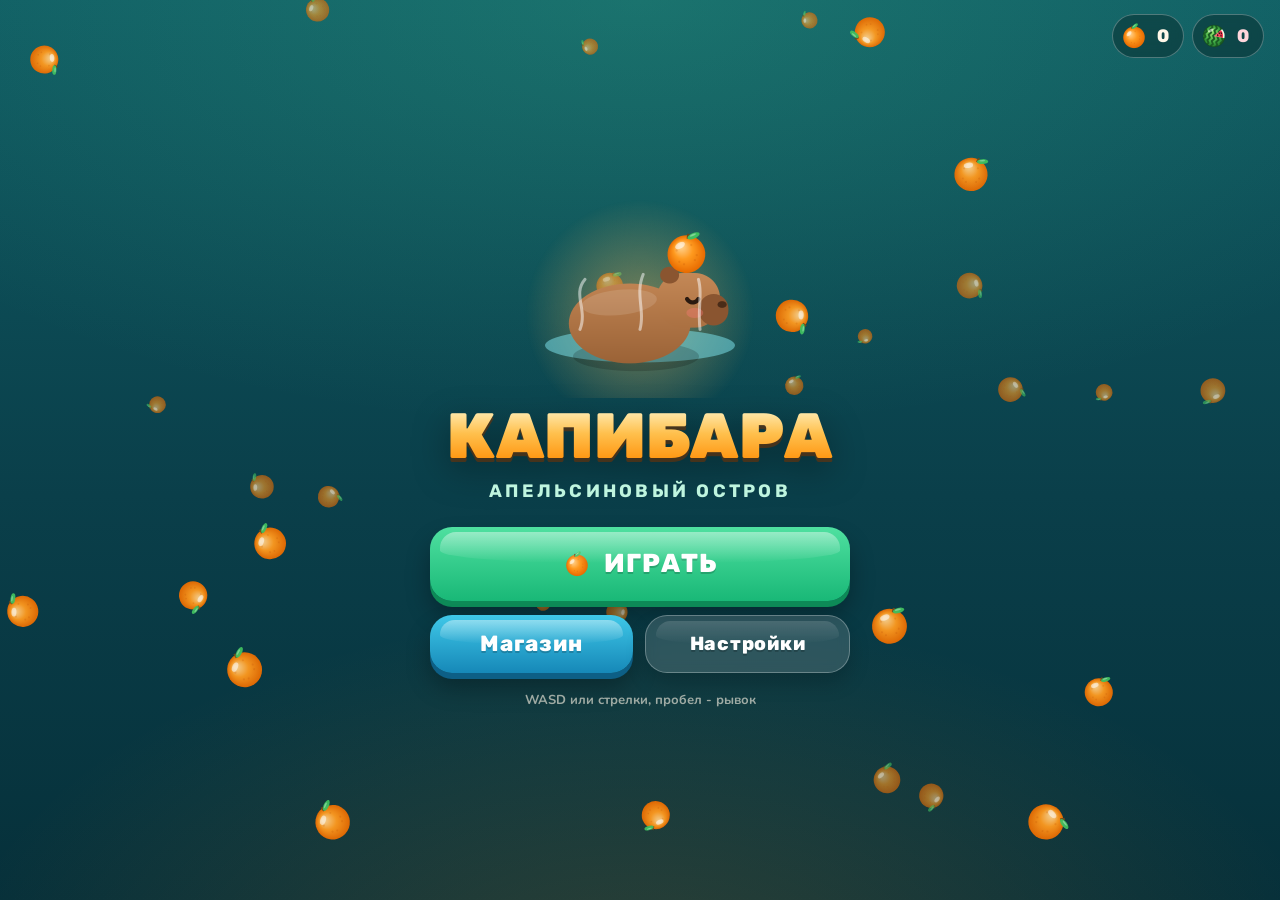
==== index.html @ ceced291 "Капибара: Апельсиновый остров - игра, иконки и офлайн-режим Co-Authored-By: Claude Opus 5.5 <noreply" ====
<!doctype html>
<html lang="ru">
<head>
<meta name="apple-mobile-web-app-capable" content="yes">
<meta name="mobile-web-app-capable" content="yes">
<meta name="apple-mobile-web-app-status-bar-style" content="black-translucent">
<meta name="apple-mobile-web-app-title" content="Капибара">
<meta name="theme-color" content="#0a3f4a">
<meta name="description" content="Капибара Капа спасает остров от Короля Клаца: собирай апельсины, спасай малышей, побеждай боссов.">
<link rel="manifest" href="manifest.webmanifest">
<link rel="apple-touch-icon" href="apple-touch-icon.png">
<link rel="icon" type="image/png" href="favicon.png">
<meta charset="utf-8">
<meta name="viewport" content="width=device-width, initial-scale=1, viewport-fit=cover, user-scalable=no">
<title>Капибара: Апельсиновый остров</title>
<link rel="preconnect" href="https://fonts.googleapis.com">
<link rel="preconnect" href="https://fonts.gstatic.com" crossorigin>
<link rel="stylesheet" href="https://fonts.googleapis.com/css2?family=Rubik:wght@600;700;800;900&family=Nunito:wght@600;700;800&display=swap">
<style>
/* Единый игровой мир: тёмно-бирюзовая лагуна, контрастная апельсинам; кнопки — мята и лагуна, без чёрных обводок */
:root {
  --lagoon-1: #0f5b63;
  --lagoon-2: #0a3f4a;
  --lagoon-3: #06303a;
  --orange: #ff9a1f;
  --orange-deep: #f07500;
  --mint-1: #4fe0a0;
  --mint-2: #19b877;
  --teal-1: #3fc8e8;
  --teal-2: #1688b8;
  --cream: #fff7e8;
  --cream-2: #ffe9c7;
  --ink: #23323a;
  --ink-soft: #5d6f77;
  --glass: rgba(255, 255, 255, 0.14);
  --glass-line: rgba(255, 255, 255, 0.28);
  --danger: #ff6b6b;
  --gold: #ffd54a;
  --font-display: "Rubik", "Trebuchet MS", system-ui, sans-serif;
  --font-body: "Nunito", "Segoe UI", system-ui, sans-serif;
  color-scheme: dark;
}
html, body { height: 100%; }
body {
  margin: 0;
  background: var(--lagoon-3);
  color: var(--cream);
  font-family: var(--font-body);
  overflow: hidden;
  -webkit-user-select: none;
  user-select: none;
  -webkit-tap-highlight-color: transparent;
  touch-action: none;
}
#app { position: fixed; inset: 0; }
canvas { display: block; }
#game { position: absolute; inset: 0; width: 100%; height: 100%; }
#bg { position: absolute; inset: 0; width: 100%; height: 100%; pointer-events: none; }

.screen {
  position: absolute; inset: 0;
  display: flex; flex-direction: column; align-items: center; justify-content: center;
  padding: calc(env(safe-area-inset-top, 0px) + 16px) 16px calc(env(safe-area-inset-bottom, 0px) + 16px);
  box-sizing: border-box;
}
.screen[hidden], [hidden] { display: none !important; }
#menu {
  background:
    radial-gradient(120% 80% at 50% 0%, rgba(79, 224, 160, 0.18), transparent 60%),
    radial-gradient(90% 70% at 50% 110%, rgba(255, 154, 31, 0.16), transparent 60%),
    linear-gradient(180deg, var(--lagoon-1), var(--lagoon-2) 55%, var(--lagoon-3));
}
.menu-inner { position: relative; z-index: 2; display: flex; flex-direction: column; align-items: center; gap: 14px; width: min(420px, 100%); }
.wallet {
  position: absolute; top: calc(env(safe-area-inset-top, 0px) + 14px); right: 16px; z-index: 3;
  display: flex; align-items: center; gap: 8px;
  padding: 6px 14px 6px 6px; border-radius: 999px;
  background: rgba(0, 0, 0, 0.28); border: 1px solid var(--glass-line);
  font: 800 18px/1 var(--font-display); color: var(--cream);
  backdrop-filter: blur(8px); -webkit-backdrop-filter: blur(8px);
  font-variant-numeric: tabular-nums;
}
.wallet canvas { width: 30px; height: 30px; }
.logo-art { width: min(280px, 70vw); height: min(220px, 55vw); }
.title {
  margin: -6px 0 0;
  font: 900 clamp(42px, 11vw, 64px)/0.95 var(--font-display);
  letter-spacing: 0.01em;
  background: linear-gradient(180deg, #fff3c4 0%, #ffc04d 45%, #ff8a00 100%);
  -webkit-background-clip: text; background-clip: text; color: transparent;
  filter: drop-shadow(0 4px 0 rgba(120, 50, 0, 0.55)) drop-shadow(0 10px 18px rgba(0, 0, 0, 0.35));
  text-align: center;
}
.subtitle {
  margin: 0 0 10px;
  font: 700 clamp(15px, 4vw, 18px)/1.2 var(--font-display);
  letter-spacing: 0.18em; text-transform: uppercase;
  color: #bff5df; text-align: center;
}
.btn {
  position: relative; width: 100%;
  border: 0; cursor: pointer;
  font: 800 22px/1 var(--font-display); letter-spacing: 0.04em; color: #fff;
  padding: 18px 20px; border-radius: 22px;
  display: flex; align-items: center; justify-content: center; gap: 12px;
  transition: transform 0.12s ease, box-shadow 0.12s ease, filter 0.12s;
  text-shadow: 0 2px 0 rgba(0, 0, 0, 0.18);
}
.btn::after {
  content: ""; position: absolute; left: 10px; right: 10px; top: 5px; height: 42%;
  border-radius: 16px 16px 40% 40%; background: linear-gradient(180deg, rgba(255, 255, 255, 0.42), rgba(255, 255, 255, 0));
  pointer-events: none;
}
.btn:hover { filter: brightness(1.06); transform: translateY(-2px); }
.btn:active { transform: translateY(3px) scale(0.98); }
.btn:focus-visible { outline: 3px solid #fff; outline-offset: 3px; }
.btn-primary { background: linear-gradient(180deg, var(--mint-1), var(--mint-2)); box-shadow: 0 6px 0 #0d8a57, 0 14px 24px rgba(0, 0, 0, 0.3); font-size: 26px; padding: 22px 20px; }
.btn-primary:active { box-shadow: 0 2px 0 #0d8a57, 0 6px 12px rgba(0, 0, 0, 0.3); }
.btn-teal { background: linear-gradient(180deg, var(--teal-1), var(--teal-2)); box-shadow: 0 6px 0 #0d5f86, 0 14px 24px rgba(0, 0, 0, 0.3); }
.btn-teal:active { box-shadow: 0 2px 0 #0d5f86; }
.btn-ghost { background: var(--glass); border: 1px solid var(--glass-line); box-shadow: 0 10px 20px rgba(0, 0, 0, 0.18); font-size: 19px; padding: 15px 20px; backdrop-filter: blur(6px); -webkit-backdrop-filter: blur(6px); }
.btn-ghost::after { opacity: 0.35; }
.btn-orange { background: linear-gradient(180deg, #ffbb4d, var(--orange-deep)); box-shadow: 0 6px 0 #b24f00, 0 14px 24px rgba(0, 0, 0, 0.3); }
.btn-orange:active { box-shadow: 0 2px 0 #b24f00; }
.btn .ico { width: 30px; height: 30px; flex: none; }
.row { display: flex; gap: 12px; width: 100%; }
.row .btn { flex: 1; min-width: 0; }
.hint { font: 700 13px/1.4 var(--font-body); color: rgba(255, 247, 232, 0.6); text-align: center; margin-top: 4px; }

/* Окна */
.modal-wrap { background: rgba(4, 28, 34, 0.62); backdrop-filter: blur(6px); -webkit-backdrop-filter: blur(6px); z-index: 20; }
.panel {
  width: min(560px, 100%); max-height: 100%;
  background: linear-gradient(180deg, var(--cream), var(--cream-2));
  color: var(--ink); border-radius: 28px;
  box-shadow: 0 24px 60px rgba(0, 0, 0, 0.45), inset 0 2px 0 rgba(255, 255, 255, 0.9);
  display: flex; flex-direction: column; overflow: hidden;
}
.panel-head {
  display: flex; align-items: center; justify-content: space-between; gap: 12px;
  padding: 18px 18px 12px 22px;
}
.panel-head h2 { margin: 0; font: 900 28px/1 var(--font-display); color: var(--ink); }
.close {
  width: 44px; height: 44px; border-radius: 14px; border: 0; cursor: pointer;
  background: #f3dcb7; color: #8a5a1c; font: 900 22px/1 var(--font-display);
  box-shadow: inset 0 -3px 0 rgba(0, 0, 0, 0.08);
}
.close:focus-visible { outline: 3px solid var(--teal-2); }
.chip-wallet { display: flex; align-items: center; gap: 6px; font: 800 18px/1 var(--font-display); color: #b25a00; font-variant-numeric: tabular-nums; }
.chip-wallet canvas { width: 26px; height: 26px; }
.tabs { display: flex; gap: 8px; padding: 0 18px 12px; }
.tab {
  flex: 1; border: 0; cursor: pointer; padding: 12px; border-radius: 16px;
  font: 800 16px/1 var(--font-display); color: var(--ink-soft); background: rgba(0, 0, 0, 0.05);
}
.tab[aria-selected="true"] { background: linear-gradient(180deg, var(--teal-1), var(--teal-2)); color: #fff; box-shadow: 0 4px 0 #0d5f86; }
.tab:focus-visible { outline: 3px solid var(--teal-2); }
.panel-body { overflow-y: auto; padding: 4px 18px 20px; }
.grid { display: grid; grid-template-columns: repeat(3, minmax(0, 1fr)); gap: 12px; }
@media (max-width: 420px) { .grid { grid-template-columns: repeat(2, minmax(0, 1fr)); } }
.card {
  background: #fff; border-radius: 20px; padding: 10px 10px 12px;
  display: flex; flex-direction: column; align-items: center; gap: 6px;
  box-shadow: 0 4px 0 rgba(160, 110, 40, 0.18), 0 8px 18px rgba(160, 110, 40, 0.12);
  border: 2px solid transparent;
}
.card.equipped { border-color: var(--mint-2); }
.card canvas { width: 100%; max-width: 120px; aspect-ratio: 1; height: auto; border-radius: 14px; background: radial-gradient(circle at 50% 40%, #fff3dc, #ffe1b0); }
.card-name { font: 800 15px/1.1 var(--font-display); color: var(--ink); text-align: center; }
.card .buy {
  width: 100%; border: 0; cursor: pointer; border-radius: 14px; padding: 10px 8px;
  font: 800 15px/1 var(--font-display); color: #fff;
  display: flex; align-items: center; justify-content: center; gap: 6px;
  background: linear-gradient(180deg, var(--mint-1), var(--mint-2)); box-shadow: 0 3px 0 #0d8a57;
}
.card .buy canvas { width: 18px; height: 18px; background: none; border-radius: 0; }
.card .buy.locked { background: linear-gradient(180deg, #d6cbb8, #b9ac96); box-shadow: 0 3px 0 #94876f; }
.card .buy.owned { background: linear-gradient(180deg, var(--teal-1), var(--teal-2)); box-shadow: 0 3px 0 #0d5f86; }
.card .buy.on { background: #e8f8f0; color: var(--mint-2); box-shadow: none; }
.card .buy:focus-visible { outline: 3px solid var(--teal-2); }
.upg { display: flex; flex-direction: column; gap: 12px; }
.upg-row { background: #fff; border-radius: 20px; padding: 14px; display: grid; grid-template-columns: 56px minmax(0, 1fr) auto; gap: 12px; align-items: center; box-shadow: 0 4px 0 rgba(160, 110, 40, 0.18); }
.upg-row canvas { width: 56px; height: 56px; border-radius: 16px; background: radial-gradient(circle at 50% 40%, #fff3dc, #ffe1b0); }
.upg-title { font: 800 17px/1.1 var(--font-display); color: var(--ink); }
.upg-desc { font: 700 13px/1.3 var(--font-body); color: var(--ink-soft); margin-top: 2px; }
.pips { display: flex; gap: 4px; margin-top: 7px; }
.pip { width: 18px; height: 7px; border-radius: 4px; background: #eadbc3; }
.pip.on { background: linear-gradient(90deg, var(--orange), var(--orange-deep)); }
.upg-row .buy { width: auto; min-width: 92px; }
.setting { display: flex; align-items: center; justify-content: space-between; gap: 12px; background: #fff; border-radius: 18px; padding: 16px; font: 800 18px/1 var(--font-display); color: var(--ink); margin-bottom: 10px; }
.toggle { width: 64px; height: 36px; border-radius: 999px; border: 0; cursor: pointer; background: #d8ccb8; position: relative; transition: background 0.2s; flex: none; }
.toggle::after { content: ""; position: absolute; top: 4px; left: 4px; width: 28px; height: 28px; border-radius: 50%; background: #fff; box-shadow: 0 2px 4px rgba(0, 0, 0, 0.2); transition: transform 0.2s; }
.toggle[aria-checked="true"] { background: var(--mint-2); }
.toggle[aria-checked="true"]::after { transform: translateX(28px); }
.toggle:focus-visible { outline: 3px solid var(--teal-2); }
.danger-link { border: 0; background: none; color: #b0544b; font: 800 14px/1 var(--font-body); cursor: pointer; padding: 10px; }

/* HUD */
#hud { position: absolute; inset: 0; pointer-events: none; z-index: 5; }
.hud-top { position: absolute; left: 0; right: 0; top: calc(env(safe-area-inset-top, 0px) + 12px); display: flex; justify-content: space-between; align-items: flex-start; padding: 0 14px; gap: 10px; }
.pill {
  display: flex; align-items: center; gap: 8px; padding: 6px 16px 6px 6px; border-radius: 999px;
  background: rgba(6, 40, 46, 0.62); border: 1px solid var(--glass-line);
  font: 900 24px/1 var(--font-display); color: #fff; font-variant-numeric: tabular-nums;
  backdrop-filter: blur(6px); -webkit-backdrop-filter: blur(6px);
  box-shadow: 0 8px 18px rgba(0, 0, 0, 0.25);
}
.pill canvas { width: 36px; height: 36px; }
.pill.timer { padding: 10px 18px; font-size: 22px; }
.pill.timer.low { color: #ffd1d1; background: rgba(120, 20, 20, 0.6); }
.stack { display: flex; flex-direction: column; gap: 8px; align-items: flex-start; }
.relax {
  display: flex; align-items: center; gap: 8px; padding: 7px 14px; border-radius: 999px;
  background: linear-gradient(90deg, #ff9a1f, #ff6f61); color: #fff; font: 800 15px/1 var(--font-display);
  box-shadow: 0 6px 14px rgba(255, 110, 60, 0.4);
}
.pause-btn { pointer-events: auto; width: 48px; height: 48px; border-radius: 16px; border: 1px solid var(--glass-line); background: rgba(6, 40, 46, 0.62); color: #fff; font: 900 18px/1 var(--font-display); cursor: pointer; backdrop-filter: blur(6px); -webkit-backdrop-filter: blur(6px); }
.pause-btn:focus-visible { outline: 3px solid #fff; }
.toast { position: absolute; left: 50%; top: 22%; transform: translateX(-50%); font: 900 28px/1 var(--font-display); color: #fff; text-shadow: 0 3px 0 rgba(0, 0, 0, 0.25), 0 8px 18px rgba(0, 0, 0, 0.3); white-space: nowrap; opacity: 0; transition: opacity 0.25s, transform 0.25s; }
.toast.show { opacity: 1; transform: translateX(-50%) translateY(-8px); }

/* Джойстик и рывок */
#joy { position: absolute; width: 140px; height: 140px; margin: -70px 0 0 -70px; border-radius: 50%; background: radial-gradient(circle, rgba(255, 255, 255, 0.10), rgba(255, 255, 255, 0.04)); border: 2px solid rgba(255, 255, 255, 0.35); pointer-events: none; z-index: 6; }
#joy-knob { position: absolute; left: 50%; top: 50%; width: 62px; height: 62px; margin: -31px 0 0 -31px; border-radius: 50%; background: radial-gradient(circle at 40% 35%, #fff, #ffd9a6 60%, #ffb35c); box-shadow: 0 6px 14px rgba(0, 0, 0, 0.35); }
#joy-hint { position: absolute; left: 18%; bottom: calc(env(safe-area-inset-bottom, 0px) + 70px); width: 120px; height: 120px; margin-left: -60px; border-radius: 50%; border: 2px dashed rgba(255, 255, 255, 0.25); pointer-events: none; z-index: 4; display: flex; align-items: center; justify-content: center; font: 800 12px/1.2 var(--font-display); color: rgba(255, 255, 255, 0.55); text-align: center; }
#dash {
  position: absolute; right: 22px; bottom: calc(env(safe-area-inset-bottom, 0px) + 34px); z-index: 6;
  width: 96px; height: 96px; border-radius: 50%; border: 0; cursor: pointer;
  background: radial-gradient(circle at 40% 30%, #8ff0c4, var(--mint-2)); color: #fff;
  font: 900 15px/1 var(--font-display); box-shadow: 0 6px 0 #0d8a57, 0 14px 24px rgba(0, 0, 0, 0.35);
  display: flex; flex-direction: column; align-items: center; justify-content: center; gap: 4px; overflow: hidden;
}
#dash .cd { position: absolute; left: 0; right: 0; bottom: 0; height: 0; background: rgba(0, 40, 30, 0.45); }
#dash span { position: relative; }
#dash .big { font-size: 30px; }

/* Итог */
.result-num { font: 900 72px/1 var(--font-display); background: linear-gradient(180deg, #ffd27a, var(--orange-deep)); -webkit-background-clip: text; background-clip: text; color: transparent; font-variant-numeric: tabular-nums; }
.result-box { display: flex; flex-direction: column; align-items: center; gap: 8px; padding: 6px 22px 22px; }
.result-sub { font: 800 16px/1.3 var(--font-body); color: var(--ink-soft); text-align: center; }
.badge-new { font: 900 15px/1 var(--font-display); color: #fff; background: linear-gradient(90deg, #ff6f61, #ff9a1f); padding: 7px 14px; border-radius: 999px; }
.result-box .row { margin-top: 10px; }

/* Карта островов */
#map {
  justify-content: flex-start; padding: 0;
  background:
    radial-gradient(80% 50% at 20% 10%, rgba(79, 224, 160, 0.14), transparent 60%),
    radial-gradient(70% 50% at 90% 80%, rgba(255, 154, 31, 0.12), transparent 60%),
    linear-gradient(180deg, #13707a, var(--lagoon-2) 60%, var(--lagoon-3));
}
.map-head {
  width: 100%; box-sizing: border-box; flex: none;
  display: flex; align-items: center; gap: 10px;
  padding: calc(env(safe-area-inset-top, 0px) + 12px) 14px 10px;
}
.map-head h2 { flex: 1; margin: 0; font: 900 24px/1 var(--font-display); color: #fff; text-shadow: 0 3px 0 rgba(0, 0, 0, 0.2); min-width: 0; }
.icon-btn {
  width: 48px; height: 48px; flex: none; border-radius: 16px; cursor: pointer;
  border: 1px solid var(--glass-line); background: rgba(6, 40, 46, 0.55); color: #fff;
  font: 900 22px/1 var(--font-display); backdrop-filter: blur(6px); -webkit-backdrop-filter: blur(6px);
}
.icon-btn:focus-visible { outline: 3px solid #fff; }
.mini-btn {
  border: 0; cursor: pointer; border-radius: 14px; padding: 12px 14px; flex: none;
  font: 800 15px/1 var(--font-display); color: #fff;
  background: linear-gradient(180deg, var(--teal-1), var(--teal-2)); box-shadow: 0 4px 0 #0d5f86;
}
.mini-btn:active { transform: translateY(2px); box-shadow: 0 2px 0 #0d5f86; }
.map-wallet { position: static; }
.map-scroll { flex: 1; width: 100%; overflow-y: auto; -webkit-overflow-scrolling: touch; touch-action: pan-y; }
.map-track { position: relative; width: min(480px, 100%); margin: 0 auto; }
#map-path { position: absolute; inset: 0; width: 100%; height: 100%; pointer-events: none; }
.node {
  position: absolute; width: 150px; margin-left: -75px; border: 0; background: none; cursor: pointer; padding: 0;
  display: flex; flex-direction: column; align-items: center; gap: 4px; color: #fff;
  transition: transform 0.15s;
}
.node:active { transform: scale(0.95); }
.node:focus-visible { outline: 3px solid #fff; outline-offset: 4px; border-radius: 20px; }
.node canvas { width: 128px; height: 108px; filter: drop-shadow(0 10px 14px rgba(0, 0, 0, 0.35)); }
.node.locked canvas { filter: grayscale(0.75) brightness(0.75) drop-shadow(0 10px 14px rgba(0, 0, 0, 0.35)); }
.node-num {
  position: absolute; top: 4px; left: 18px; width: 34px; height: 34px; border-radius: 50%;
  display: flex; align-items: center; justify-content: center;
  font: 900 18px/1 var(--font-display); color: #fff;
  background: linear-gradient(180deg, #ffbb4d, var(--orange-deep)); box-shadow: 0 3px 0 #b24f00;
}
.node.locked .node-num { background: linear-gradient(180deg, #9aa7ad, #6c7a80); box-shadow: 0 3px 0 #4c585d; }
.node-name { font: 800 16px/1.1 var(--font-display); text-align: center; text-shadow: 0 2px 0 rgba(0, 0, 0, 0.3); }
.node-stars { font: 900 20px/1 var(--font-display); letter-spacing: 2px; color: rgba(255, 255, 255, 0.25); }
.node-stars b { color: var(--gold); font-weight: 900; text-shadow: 0 2px 0 rgba(140, 80, 0, 0.5); }
.node-lock {
  display: flex; align-items: center; gap: 5px; padding: 5px 12px 5px 6px; border-radius: 999px;
  background: rgba(0, 0, 0, 0.4); font: 800 15px/1 var(--font-display);
}
.node-lock canvas { width: 22px; height: 22px; filter: none; }
.node.current canvas { animation: bob 1.6s ease-in-out infinite; }
@keyframes bob { 50% { transform: translateY(-6px); } }

/* Карточка уровня */
.lvl-art { width: 100%; height: auto; aspect-ratio: 520 / 220; display: block; }
.lvl-body { padding: 14px 20px 22px; display: flex; flex-direction: column; gap: 12px; }
.lvl-goal { font: 800 18px/1.3 var(--font-body); color: var(--ink); }
.chips { display: flex; flex-wrap: wrap; gap: 8px; }
.chip { padding: 8px 12px; border-radius: 12px; background: #fff; font: 800 14px/1 var(--font-display); color: var(--ink-soft); box-shadow: 0 3px 0 rgba(160, 110, 40, 0.15); }
.chip.star { color: #b07a00; }
.lvl-note { font: 700 14px/1.3 var(--font-body); color: #b0544b; text-align: center; }

/* Диалоги сюжета */
#story { justify-content: flex-end; z-index: 30; background: linear-gradient(180deg, rgba(4, 28, 34, 0.15), rgba(4, 28, 34, 0.75)); }
.dialog {
  position: relative; width: min(620px, 100%);
  background: linear-gradient(180deg, var(--cream), var(--cream-2)); color: var(--ink);
  border-radius: 26px; padding: 26px 20px 16px 20px; box-sizing: border-box;
  box-shadow: 0 24px 60px rgba(0, 0, 0, 0.45), inset 0 2px 0 #fff;
  cursor: pointer; margin-top: 110px;
}
.dialog canvas { position: absolute; left: 12px; top: -118px; width: 150px; height: 150px; pointer-events: none; }
.speaker {
  position: absolute; top: -18px; left: 160px; padding: 8px 16px; border-radius: 14px;
  font: 900 17px/1 var(--font-display); color: #fff; box-shadow: 0 4px 0 rgba(0, 0, 0, 0.18);
}
.say { font: 800 19px/1.4 var(--font-body); min-height: 82px; }
.dialog-foot { display: flex; justify-content: space-between; align-items: center; margin-top: 8px; }
.skip { border: 0; background: none; font: 800 14px/1 var(--font-body); color: var(--ink-soft); cursor: pointer; padding: 10px 4px; }
.next { border: 0; cursor: pointer; border-radius: 14px; padding: 12px 18px; font: 800 16px/1 var(--font-display); color: #fff; background: linear-gradient(180deg, var(--mint-1), var(--mint-2)); box-shadow: 0 4px 0 #0d8a57; }
.dialog-btns { display: flex; gap: 8px; }
.back { border: 0; cursor: pointer; border-radius: 14px; padding: 12px 14px; font: 800 16px/1 var(--font-display); color: #fff; background: linear-gradient(180deg, #b9b3aa, #8f8a82); box-shadow: 0 4px 0 #6d6963; }
.back:disabled { opacity: 0.35; cursor: default; }
.back:focus-visible, .next:focus-visible, .skip:focus-visible { outline: 3px solid var(--teal-2); }

/* HUD: цель и босс */
.center-stack { display: flex; flex-direction: column; align-items: center; gap: 8px; min-width: 0; }
.goal { font-size: 17px; padding: 7px 14px 7px 8px; gap: 6px; }
.goal canvas { width: 26px; height: 26px; }
.goal.done { background: rgba(20, 120, 70, 0.75); }
.bossbar { width: min(300px, 62vw); }
.bossbar-name { font: 900 14px/1 var(--font-display); color: #fff; text-align: center; margin-bottom: 4px; text-shadow: 0 2px 0 rgba(0, 0, 0, 0.35); }
.bossbar-track { height: 16px; border-radius: 999px; background: rgba(0, 0, 0, 0.45); border: 2px solid rgba(255, 255, 255, 0.5); overflow: hidden; }
.bossbar-fill { height: 100%; width: 100%; background: linear-gradient(90deg, #ff5a5a, #ffb04d); transition: width 0.2s; }

.world-head {
  position: absolute; left: 50%; transform: translateX(-50%); width: min(340px, 86%); box-sizing: border-box;
  display: flex; align-items: center; justify-content: space-between; gap: 10px;
  padding: 10px 14px; border-radius: 18px; background: rgba(0, 0, 0, 0.32); border: 1px solid var(--glass-line);
  backdrop-filter: blur(6px); -webkit-backdrop-filter: blur(6px);
}
.world-head b { font: 900 17px/1.1 var(--font-display); color: #fff; }
.world-head span { font: 800 14px/1 var(--font-display); color: var(--gold); white-space: nowrap; display: flex; align-items: center; gap: 4px; }
.world-head span canvas { width: 20px; height: 20px; }
.node.small { width: 120px; margin-left: -60px; }
.node.small canvas { width: 100px; height: 84px; }
.node.small .node-num { left: 6px; width: 30px; height: 30px; font-size: 16px; }
.node.small .node-name { font-size: 14px; }
.node.small .node-stars { font-size: 17px; }
/* Анимации */
@keyframes popIn { from { transform: translateY(18px) scale(0.92); opacity: 0; } to { transform: none; opacity: 1; } }
@keyframes fadeIn { from { opacity: 0; } to { opacity: 1; } }
@keyframes pulse { 0%, 100% { transform: scale(1); } 50% { transform: scale(1.035); } }
@keyframes shine { 0% { left: -40%; } 60%, 100% { left: 120%; } }
@keyframes floaty { 0%, 100% { transform: translateY(0) rotate(-1deg); } 50% { transform: translateY(-5px) rotate(1deg); } }
@keyframes bump { 0% { transform: scale(1); } 40% { transform: scale(1.18); } 100% { transform: scale(1); } }
@keyframes cardIn { from { transform: translateY(14px) scale(0.95); opacity: 0; } to { transform: none; opacity: 1; } }
.modal-wrap:not([hidden]) { animation: fadeIn 0.18s ease-out; }
.modal-wrap:not([hidden]) .panel { animation: popIn 0.28s cubic-bezier(.2, 1.4, .4, 1); }
#story:not([hidden]) .dialog { animation: popIn 0.3s cubic-bezier(.2, 1.3, .4, 1); }
#menu:not([hidden]) .menu-inner > * { animation: popIn 0.45s cubic-bezier(.2, 1.3, .4, 1) both; }
#menu .menu-inner > *:nth-child(2) { animation-delay: 0.05s; } #menu .menu-inner > *:nth-child(3) { animation-delay: 0.1s; }
#menu .menu-inner > *:nth-child(4) { animation-delay: 0.15s; } #menu .menu-inner > *:nth-child(5) { animation-delay: 0.2s; }
.title { animation: floaty 3.2s ease-in-out infinite !important; }
#btn-play { overflow: hidden; }
#btn-play:not(:active) { animation: pulse 1.8s ease-in-out infinite; }
#btn-play::before { content: ""; position: absolute; top: 0; bottom: 0; width: 30%; left: -40%; background: linear-gradient(100deg, transparent, rgba(255, 255, 255, 0.45), transparent); transform: skewX(-20deg); animation: shine 3s ease-in-out infinite; pointer-events: none; }
.wallet.bump, .chip-wallet.bump { animation: bump 0.35s ease-out; }
.anim .card, .anim .upg-row { animation: cardIn 0.35s ease-out both; }
.card:nth-child(2), .upg-row:nth-child(2) { animation-delay: 0.04s; } .card:nth-child(3), .upg-row:nth-child(3) { animation-delay: 0.08s; }
.card:nth-child(4) { animation-delay: 0.12s; } .card:nth-child(5) { animation-delay: 0.16s; } .card:nth-child(6) { animation-delay: 0.2s; }
.card:nth-child(n+7) { animation-delay: 0.24s; }
.card canvas { transition: transform 0.2s; } .card:hover canvas { transform: scale(1.06) rotate(-2deg); }
.node { animation: popIn 0.4s ease-out both; }
#fxc { position: fixed; inset: 0; width: 100%; height: 100%; pointer-events: none; z-index: 60; }
@media (prefers-reduced-motion: reduce) { *, *::before { animation: none !important; } }
/* Кошельки, меню, мини-карта */
.wallets { position: absolute; top: calc(env(safe-area-inset-top, 0px) + 14px); right: 16px; z-index: 3; display: flex; gap: 8px; }
.wallets .wallet { position: static; }
.wallets.static { position: static; flex-direction: column; gap: 5px; align-items: flex-end; }
.wallets.static .wallet { font-size: 15px; padding: 3px 10px 3px 4px; }
.wallets.static .wallet canvas { width: 22px; height: 22px; }
.wallet-mel { color: #ffd6dc; }
.chips-col { display: flex; flex-direction: column; gap: 4px; align-items: flex-end; margin-left: auto; }
.chip-wallet.mel { color: #c8283f; }
.pill-mel { font-size: 18px; padding: 4px 12px 4px 5px; } .pill-mel canvas { width: 28px; height: 28px; }
.right-stack { align-items: flex-end; }
#minimap { width: 96px; height: 96px; border-radius: 50%; background: rgba(6, 40, 46, 0.55); border: 2px solid var(--glass-line); box-shadow: 0 8px 18px rgba(0, 0, 0, 0.25); }
.burger { display: flex; flex-direction: column; align-items: center; justify-content: center; gap: 5px; }
.burger span { display: block; width: 22px; height: 3px; border-radius: 3px; background: currentColor; }
.burger-dark { color: #8a5a1c; }
#drawer { z-index: 45; padding: 0; align-items: flex-start; background: rgba(4, 28, 34, 0.55); backdrop-filter: blur(4px); -webkit-backdrop-filter: blur(4px); }
#drawer:not([hidden]) { animation: fadeIn 0.2s ease-out; }
#drawer:not([hidden]) .drawer-panel { animation: slideIn 0.28s cubic-bezier(.2, 1.1, .4, 1); }
@keyframes slideIn { from { transform: translateX(-100%); } to { transform: none; } }
.drawer-panel {
  height: 100%; width: min(300px, 82vw); box-sizing: border-box; display: flex; flex-direction: column; gap: 8px;
  padding: calc(env(safe-area-inset-top, 0px) + 18px) 14px 18px;
  background: linear-gradient(180deg, var(--cream), var(--cream-2)); box-shadow: 12px 0 40px rgba(0, 0, 0, 0.35);
  border-radius: 0 26px 26px 0;
}
.drawer-head { display: flex; align-items: center; gap: 10px; padding: 4px 4px 12px; border-bottom: 2px dashed #ecd7b4; margin-bottom: 6px; }
.drawer-head canvas { width: 72px; height: 58px; }
.drawer-head b { display: block; font: 900 22px/1 var(--font-display); color: var(--orange-deep); }
.drawer-head span { font: 700 13px/1.2 var(--font-body); color: var(--ink-soft); }
.drawer-item {
  display: flex; align-items: center; gap: 12px; width: 100%; border: 0; cursor: pointer; text-align: left;
  padding: 14px; border-radius: 16px; background: #fff; color: var(--ink); font: 800 18px/1 var(--font-display);
  box-shadow: 0 3px 0 rgba(160, 110, 40, 0.18); transition: transform 0.12s;
}
.drawer-item:active { transform: scale(0.97); }
.drawer-item:focus-visible { outline: 3px solid var(--teal-2); }
.drawer-item i { font-style: normal; width: 34px; height: 34px; border-radius: 11px; display: flex; align-items: center; justify-content: center; color: #fff; background: linear-gradient(180deg, #ffbb4d, var(--orange-deep)); font-size: 18px; flex: none; }
.drawer-item:nth-of-type(2) i { background: linear-gradient(180deg, var(--teal-1), var(--teal-2)); }
.drawer-item:nth-of-type(3) i { background: linear-gradient(180deg, #ff8fa0, #e0405a); }
.drawer-item:nth-of-type(4) i { background: linear-gradient(180deg, #b9b3aa, #8f8a82); }
.close-item { margin-top: auto; background: transparent; box-shadow: none; color: var(--ink-soft); }
.close-item i { background: #e9dcc6 !important; color: var(--ink-soft); }
.res-extra { display: flex; flex-wrap: wrap; gap: 8px; justify-content: center; }
.res-extra span { display: flex; align-items: center; gap: 6px; padding: 6px 12px; border-radius: 999px; background: #fff; font: 900 16px/1 var(--font-display); color: var(--ink); box-shadow: 0 3px 0 rgba(160, 110, 40, 0.15); }
.res-extra canvas { width: 22px; height: 22px; }
.res-extra .mult { color: #b03aa8; }
/* Арбузные скины */
.shop-sub { grid-column: 1 / -1; margin: 6px 2px 0; font: 900 16px/1.2 var(--font-display); color: #c8283f; display: flex; align-items: center; gap: 8px; }
.shop-sub canvas { width: 24px; height: 24px; }
.shop-sub.plain { color: var(--ink-soft); }
.card.melon-card { background: linear-gradient(180deg, #fff, #fff0f2); border-color: #ffc2cc; }
.card.melon-card.equipped { border-color: #e0405a; }
.card .buy.mel { background: linear-gradient(180deg, #ff8fa0, #e0405a); box-shadow: 0 3px 0 #a52a3e; }
.card .buy.mel.locked { background: linear-gradient(180deg, #e8c6cb, #c9a2a8); box-shadow: 0 3px 0 #a98a8f; }
.mult-badge { font: 900 13px/1 var(--font-display); color: #fff; background: linear-gradient(90deg, #b03aa8, #e0405a); padding: 5px 9px; border-radius: 999px; margin-top: -2px; }
.card { position: relative; }
/* Звезды итога */
.stars-row { display: flex; gap: 6px; align-items: flex-end; margin: 2px 0 4px; }
.stars-row canvas { width: 64px; height: 64px; }
.stars-row canvas:nth-child(2) { width: 80px; height: 80px; }
.bonus { font: 900 15px/1 var(--font-display); color: #0d8a57; background: #e2f7ec; padding: 7px 12px; border-radius: 999px; }
.res-col { display: flex; flex-direction: column; gap: 10px; width: 100%; margin-top: 10px; }
.res-col .row { margin-top: 0; }
@media (max-height: 640px) { .lvl-art { aspect-ratio: 520 / 160; } .dialog { margin-top: 90px; } .dialog canvas { width: 120px; height: 120px; top: -96px; } .speaker { left: 130px; } }
</style>

<div id="app">
  <canvas id="fxc" aria-hidden="true"></canvas>
  <canvas id="game" aria-label="Игровое поле"></canvas>

  <div id="hud" hidden>
    <div class="hud-top">
      <div class="stack">
        <div class="pill" id="hud-count"><canvas width="72" height="72" data-orange></canvas><span id="count">0</span></div>
        <div class="pill pill-mel" id="hud-mel"><canvas width="60" height="60" data-melon></canvas><span id="mcount">0</span></div>
        <div class="relax" id="relax" hidden>♨ Релакс ×2 · <span id="relax-t">30</span>с</div>
      </div>
      <div class="center-stack">
        <div class="pill timer" id="timer">2:00</div>
        <div class="pill goal" id="goal"><canvas width="52" height="52" id="goal-ico"></canvas><span id="goal-t">0/40</span></div>
        <div class="bossbar" id="bossbar" hidden><div class="bossbar-name" id="boss-name">Король Клац</div><div class="bossbar-track"><div class="bossbar-fill" id="boss-fill"></div></div></div>
      </div>
      <div class="stack right-stack">
        <button class="pause-btn" id="pause" aria-label="Пауза">II</button>
        <canvas id="minimap" width="200" height="200" aria-label="Мини-карта"></canvas>
      </div>
    </div>
    <div class="toast" id="toast"></div>
  </div>
  <div id="joy-hint" hidden>Веди пальцем<br>здесь</div>
  <div id="joy" hidden><div id="joy-knob"></div></div>
  <button id="dash" hidden aria-label="Рывок"><div class="cd" id="dash-cd"></div><span class="big">»</span><span>РЫВОК</span></button>

  <section class="screen" id="menu">
    <canvas id="bg"></canvas>
    <div class="wallets"><div class="wallet"><canvas width="60" height="60" data-orange></canvas><span id="menu-wallet">0</span></div><div class="wallet wallet-mel"><canvas width="60" height="60" data-melon></canvas><span id="menu-mel">0</span></div></div>
    <div class="menu-inner">
      <canvas class="logo-art" id="logo" width="560" height="440" aria-hidden="true"></canvas>
      <h1 class="title">КАПИБАРА</h1>
      <p class="subtitle">Апельсиновый остров</p>
      <button class="btn btn-primary" id="btn-play"><canvas class="ico" width="60" height="60" data-orange></canvas>ИГРАТЬ</button>
      <div class="row">
        <button class="btn btn-teal" id="btn-shop">Магазин</button>
        <button class="btn btn-ghost" id="btn-settings">Настройки</button>
      </div>
      <p class="hint" id="best-line"></p>
    </div>
  </section>

  <section class="screen" id="map" hidden>
    <div class="map-head">
      <button class="icon-btn burger" id="map-menu" aria-label="Меню"><span></span><span></span><span></span></button>
      <h2>Карта островов</h2>
      <div class="wallets static"><div class="wallet"><canvas width="60" height="60" data-orange></canvas><span id="map-wallet">0</span></div><div class="wallet wallet-mel"><canvas width="60" height="60" data-melon></canvas><span id="map-mel">0</span></div></div>
    </div>
    <div class="map-scroll" id="map-scroll">
      <div class="map-track" id="map-track"><canvas id="map-path"></canvas></div>
    </div>
  </section>

  <section class="screen modal-wrap" id="level" hidden>
    <div class="panel" role="dialog" aria-labelledby="lvl-title" style="width:min(520px,100%)">
      <div style="position:relative">
        <canvas class="lvl-art" id="lvl-art" width="520" height="220"></canvas>
        <button class="close burger burger-dark" id="lvl-menu" aria-label="Меню" style="position:absolute;right:12px;top:12px"><span></span><span></span><span></span></button>
      </div>
      <div class="lvl-body">
        <h2 id="lvl-title" style="margin:0;font:900 26px/1.05 var(--font-display);color:var(--ink)">Остров</h2>
        <div class="lvl-goal" id="lvl-goal"></div>
        <div class="chips" id="lvl-chips"></div>
        <div class="lvl-note" id="lvl-note" hidden></div>
        <button class="btn btn-primary" id="lvl-go">Играть</button>
      </div>
    </div>
  </section>

  <section class="screen modal-wrap" id="shop" hidden>
    <div class="panel" role="dialog" aria-labelledby="shop-title">
      <div class="panel-head">
        <h2 id="shop-title">Магазин</h2>
        <div class="chips-col"><div class="chip-wallet"><canvas width="52" height="52" data-orange></canvas><span id="shop-wallet">0</span></div><div class="chip-wallet mel"><canvas width="52" height="52" data-melon></canvas><span id="shop-mel">0</span></div></div>
        <button class="close" data-close="shop" aria-label="Закрыть">X</button>
      </div>
      <div class="tabs" role="tablist">
        <button class="tab" role="tab" aria-selected="true" data-tab="skins">Скины</button>
        <button class="tab" role="tab" aria-selected="false" data-tab="hats">Шапки</button>
        <button class="tab" role="tab" aria-selected="false" data-tab="upg">Улучшения</button>
      </div>
      <div class="panel-body">
        <div class="grid" id="skins-grid"></div>
        <div class="grid" id="hats-grid" hidden></div>
        <div class="upg" id="upg-list" hidden></div>
      </div>
    </div>
  </section>

  <section class="screen modal-wrap" id="settings" hidden>
    <div class="panel" role="dialog" aria-labelledby="set-title">
      <div class="panel-head"><h2 id="set-title">Настройки</h2><button class="close" data-close="menu" aria-label="Закрыть">X</button></div>
      <div class="panel-body">
        <div class="setting">Музыка<button class="toggle" id="t-music" role="switch" aria-checked="true" aria-label="Музыка"></button></div>
        <div class="setting">Звуки<button class="toggle" id="t-sound" role="switch" aria-checked="true" aria-label="Звуки"></button></div>
        <div class="setting">Падающие апельсины<button class="toggle" id="t-fx" role="switch" aria-checked="true" aria-label="Падающие апельсины"></button></div>
        <div class="setting">Показывать сюжет снова<button class="toggle" id="t-story" role="switch" aria-checked="false" aria-label="Показывать сюжет снова"></button></div>
        <button class="danger-link" id="reset">Сбросить прогресс</button>
      </div>
    </div>
  </section>

  <section class="screen modal-wrap" id="paused" hidden>
    <div class="panel" role="dialog" aria-labelledby="pause-title" style="width:min(380px,100%)">
      <div class="panel-head"><h2 id="pause-title">Пауза</h2></div>
      <div class="result-box">
        <div class="result-sub" id="pause-goal"></div>
        <button class="btn btn-primary" id="btn-resume">Продолжить</button>
        <button class="btn btn-ghost" style="color:var(--ink);background:#f3e2c4;border:0" id="btn-quit">На карту</button>
      </div>
    </div>
  </section>

  <section class="screen modal-wrap" id="results" hidden>
    <div class="panel" role="dialog" aria-labelledby="res-title" style="width:min(420px,100%)">
      <div class="panel-head" style="justify-content:center"><h2 id="res-title">Уровень пройден!</h2></div>
      <div class="result-box">
        <div class="stars-row" id="res-stars"><canvas width="128" height="128"></canvas><canvas width="160" height="160"></canvas><canvas width="128" height="128"></canvas></div>
        <div class="result-num" id="res-num">0</div>
        <div class="result-sub" id="res-sub">апельсинов собрано</div>
        <div class="res-extra" id="res-extra"></div>
        <div class="bonus" id="res-bonus" hidden></div>
        <div class="res-col">
          <button class="btn btn-primary" id="btn-next">Следующий остров</button>
          <div class="row">
            <button class="btn btn-orange" id="btn-again">Еще раз</button>
            <button class="btn btn-teal" id="btn-map">Карта</button>
          </div>
        </div>
      </div>
    </div>
  </section>

  <section class="screen modal-wrap" id="confirm" hidden>
    <div class="panel" role="dialog" aria-labelledby="conf-title" style="width:min(380px,100%)">
      <div class="panel-head"><h2 id="conf-title">Сбросить все?</h2></div>
      <div class="result-box">
        <div class="result-sub">Апельсины, острова, скины и улучшения пропадут.</div>
        <div class="row">
          <button class="btn btn-orange" id="conf-yes">Сбросить</button>
          <button class="btn btn-teal" id="conf-no">Отмена</button>
        </div>
      </div>
    </div>
  </section>

  <section class="screen" id="drawer" hidden>
    <nav class="drawer-panel" aria-label="Меню">
      <div class="drawer-head"><canvas width="120" height="96" id="drawer-art" aria-hidden="true"></canvas><div><b>Капибара</b><span>Апельсиновый остров</span></div></div>
      <button class="drawer-item" data-go="menu"><i>⌂</i>Главное меню</button>
      <button class="drawer-item" data-go="map"><i>◎</i>Карта островов</button>
      <button class="drawer-item" data-go="shop"><i>★</i>Магазин</button>
      <button class="drawer-item" data-go="settings"><i>⚙</i>Настройки</button>
      <button class="drawer-item close-item" data-go="close"><i>‹</i>Закрыть меню</button>
    </nav>
  </section>

  <section class="screen" id="story" hidden>
    <div class="dialog" id="dialog" role="dialog" aria-live="polite">
      <canvas id="portrait" width="300" height="300" aria-hidden="true"></canvas>
      <div class="speaker" id="speaker">Капа</div>
      <div class="say" id="say"></div>
      <div class="dialog-foot">
        <button class="skip" id="skip">Пропустить</button>
        <div class="dialog-btns"><button class="back" id="back">‹ Назад</button><button class="next" id="next">Далее ›</button></div>
      </div>
    </div>
  </section>
</div>

<script>
(() => {
"use strict";
const $ = (id) => document.getElementById(id);
const TAU = Math.PI * 2;
const rand = (a, b) => a + Math.random() * (b - a);
const clamp = (v, a, b) => Math.max(a, Math.min(b, v));
const reduceMotion = window.matchMedia && matchMedia("(prefers-reduced-motion: reduce)").matches;

/* ---------- Сохранение ---------- */
const SAVE_KEY = "capy-orange-save-v1";
const defaults = {
  wallet: 0, melons: 0, hats: ["none"], hat: "none", skins: ["classic"], skin: "classic",
  upg: { speed: 0, magnet: 0, dash: 0 }, sound: true, fx: !reduceMotion,
  stars: {}, unlocked: [1], seen: {}, storyAgain: false, music: true, voice: true, ver: 2,
};
let save = JSON.parse(JSON.stringify(defaults));
try {
  const raw = localStorage.getItem(SAVE_KEY);
  if (raw) {
    const s = JSON.parse(raw);
    save = Object.assign(save, s);
    save.upg = Object.assign({ speed: 0, magnet: 0, dash: 0 }, s.upg || {});
    if (!Array.isArray(save.hats)) save.hats = ["none"];
    if (!Array.isArray(save.skins)) save.skins = ["classic"];
    if (!Array.isArray(save.unlocked) || !save.unlocked.length) save.unlocked = [1];
    if (!save.stars || typeof save.stars !== "object") save.stars = {};
    if (!save.seen || typeof save.seen !== "object") save.seen = {};
    if (!s.ver) {
      // перенос прогресса со старой версии (5 уровней) на 20 уровней
      const map = { 1: 1, 2: 5, 3: 9, 4: 13, 5: 20 }, st = {}, seen = {};
      for (const k in map) { if (save.stars[k]) st[map[k]] = save.stars[k]; if (save.seen["intro" + k]) seen["intro" + map[k]] = true; }
      if (save.seen.outro1) seen.outro4 = true; if (save.seen.outro5) seen.outro20 = true;
      save.stars = st; save.seen = seen; save.ver = 2;
    }
    if (save.music === undefined) save.music = true;
    if (save.voice === undefined) save.voice = true;
  }
} catch (e) {}
function persist() { try { localStorage.setItem(SAVE_KEY, JSON.stringify(save)); } catch (e) {} }
persist();

/* ---------- Звук ---------- */
let actx = null;
function beep(freq, dur, type, vol, slide) {
  if (!save.sound) return;
  try {
    if (!actx) actx = new (window.AudioContext || window.webkitAudioContext)();
    const o = actx.createOscillator(), g = actx.createGain();
    o.type = type || "sine";
    o.frequency.setValueAtTime(freq, actx.currentTime);
    if (slide) o.frequency.exponentialRampToValueAtTime(slide, actx.currentTime + dur);
    g.gain.setValueAtTime(vol || 0.12, actx.currentTime);
    g.gain.exponentialRampToValueAtTime(0.0001, actx.currentTime + dur);
    o.connect(g); g.connect(actx.destination);
    o.start(); o.stop(actx.currentTime + dur);
  } catch (e) {}
}
const sfx = {
  pick: () => beep(rand(820, 980), 0.12, "triangle", 0.1, 1400),
  big: () => { beep(660, 0.12, "triangle", 0.12, 990); setTimeout(() => beep(990, 0.18, "triangle", 0.12, 1480), 90); },
  dash: () => beep(300, 0.2, "sawtooth", 0.05, 900),
  hit: () => beep(220, 0.3, "square", 0.08, 90),
  relax: () => { [523, 659, 784].forEach((f, i) => setTimeout(() => beep(f, 0.25, "sine", 0.1), i * 110)); },
  buy: () => { [784, 988, 1175].forEach((f, i) => setTimeout(() => beep(f, 0.14, "triangle", 0.1), i * 80)); },
  click: () => {},
};

/* ---------- Рисование: апельсин, капибара, шапки ---------- */
function drawOrange(c, x, y, r, rot, kind) {
  c.save(); c.translate(x, y); c.rotate(rot || 0);
  const gold = kind === "gold";
  const g = c.createRadialGradient(-r * 0.35, -r * 0.4, r * 0.1, 0, 0, r);
  if (gold) { g.addColorStop(0, "#fff6b8"); g.addColorStop(0.5, "#ffd23f"); g.addColorStop(1, "#e0a000"); }
  else { g.addColorStop(0, "#ffd08a"); g.addColorStop(0.45, "#ff9a1f"); g.addColorStop(1, "#e86a00"); }
  c.fillStyle = g; c.beginPath(); c.arc(0, 0, r, 0, TAU); c.fill();
  c.fillStyle = gold ? "rgba(160,100,0,0.25)" : "rgba(180,70,0,0.18)";
  for (let i = 0; i < 6; i++) { const a = i * 1.7, d = r * 0.55; c.beginPath(); c.arc(Math.cos(a) * d, Math.sin(a) * d, r * 0.06, 0, TAU); c.fill(); }
  c.fillStyle = "rgba(255,255,255,0.55)"; c.beginPath(); c.ellipse(-r * 0.38, -r * 0.42, r * 0.28, r * 0.16, -0.6, 0, TAU); c.fill();
  c.fillStyle = "#6b4a1e"; c.fillRect(-r * 0.07, -r * 1.08, r * 0.14, r * 0.26);
  c.fillStyle = "#3fbf5f"; c.beginPath(); c.ellipse(r * 0.28, -r * 1.0, r * 0.34, r * 0.15, -0.5, 0, TAU); c.fill();
  c.fillStyle = "rgba(255,255,255,0.35)"; c.beginPath(); c.ellipse(r * 0.24, -r * 1.04, r * 0.18, r * 0.05, -0.5, 0, TAU); c.fill();
  if (gold) { c.fillStyle = "rgba(255,255,255,0.9)"; star(c, r * 0.55, -r * 0.55, r * 0.22); }
  c.restore();
}
function star(c, x, y, r) { c.beginPath(); for (let i = 0; i < 8; i++) { const a = i * Math.PI / 4, rr = i % 2 ? r * 0.35 : r; c.lineTo(x + Math.cos(a) * rr, y + Math.sin(a) * rr); } c.closePath(); c.fill(); }
// круглый арбуз с вырезанной долькой: красная мякоть видна на любой траве
function drawMelon(c, x, y, r, rot) {
  c.save(); c.translate(x, y); c.rotate(rot || 0);
  const cut0 = -0.95, cut1 = -0.05; // вырезанный сектор (справа сверху)
  // корка
  const g = c.createRadialGradient(-r * 0.35, -r * 0.35, r * 0.1, 0, 0, r * 1.05);
  g.addColorStop(0, "#8fe36a"); g.addColorStop(0.65, "#3faa45"); g.addColorStop(1, "#23772d");
  c.fillStyle = g; c.beginPath(); c.moveTo(0, 0); c.arc(0, 0, r, cut1, cut0 + TAU); c.closePath(); c.fill();
  c.save(); c.beginPath(); c.moveTo(0, 0); c.arc(0, 0, r, cut1, cut0 + TAU); c.closePath(); c.clip();
  c.strokeStyle = "#1b5e24"; c.lineWidth = r * 0.17; c.lineJoin = "round";
  for (let i = -2; i <= 2; i++) { c.beginPath(); for (let k = 0; k <= 8; k++) { const yy = -r + k * r / 4, xx = i * r * 0.42 + (k % 2 ? r * 0.09 : -r * 0.09); k ? c.lineTo(xx, yy) : c.moveTo(xx, yy); } c.stroke(); }
  c.restore();
  // срез: белая корка и красная мякоть с косточками
  c.fillStyle = "#f4ffe8"; c.beginPath(); c.moveTo(0, 0); c.arc(0, 0, r * 0.98, cut0, cut1); c.closePath(); c.fill();
  const fg = c.createRadialGradient(0, 0, 1, 0, 0, r * 0.85); fg.addColorStop(0, "#ff6b7a"); fg.addColorStop(1, "#ff2d4b");
  c.fillStyle = fg; c.beginPath(); c.moveTo(0, 0); c.arc(0, 0, r * 0.84, cut0, cut1); c.closePath(); c.fill();
  c.fillStyle = "#2a1414";
  for (const [a, d] of [[-0.75, 0.55], [-0.45, 0.35], [-0.3, 0.65], [-0.62, 0.72]]) { c.beginPath(); c.ellipse(Math.cos(a) * r * d, Math.sin(a) * r * d, r * 0.06, r * 0.1, a, 0, TAU); c.fill(); }
  c.strokeStyle = "rgba(20,70,25,0.55)"; c.lineWidth = r * 0.08; c.beginPath(); c.arc(0, 0, r, cut1, cut0 + TAU); c.stroke();
  c.fillStyle = "rgba(255,255,255,0.5)"; c.beginPath(); c.ellipse(-r * 0.42, -r * 0.42, r * 0.28, r * 0.13, -0.7, 0, TAU); c.fill();
  c.restore();
}
function rr(c, x, y, w, h, r) { c.beginPath(); c.moveTo(x + r, y); c.arcTo(x + w, y, x + w, y + h, r); c.arcTo(x + w, y + h, x, y + h, r); c.arcTo(x, y + h, x, y, r); c.arcTo(x, y, x + w, y, r); c.closePath(); }

const HATS = [
  { id: "none", name: "Без шапки", price: 0 },
  { id: "panama", name: "Панамка", price: 60 },
  { id: "bow", name: "Бантик", price: 100 },
  { id: "glasses", name: "Очки", price: 150 },
  { id: "headphones", name: "Наушники", price: 250 },
  { id: "orangehat", name: "Апельсин-шапка", price: 400 },
  { id: "crown", name: "Корона", price: 800 },
];
// шапка рисуется относительно макушки (0,0), масштаб s
function drawHat(c, id, s) {
  c.save();
  if (id === "panama") {
    c.fillStyle = "#7fd3f0"; c.beginPath(); c.ellipse(0, 0, 20 * s, 6 * s, 0, 0, TAU); c.fill();
    c.fillStyle = "#58bfe4"; c.beginPath(); c.ellipse(0, -5 * s, 12 * s, 9 * s, 0, Math.PI, TAU); c.fill(); c.fillRect(-12 * s, -5 * s, 24 * s, 4 * s);
    c.fillStyle = "#ffffff"; c.fillRect(-12 * s, -4 * s, 24 * s, 2.5 * s);
  } else if (id === "bow") {
    c.fillStyle = "#ff6fa8";
    c.beginPath(); c.moveTo(0, -3 * s); c.lineTo(-14 * s, -11 * s); c.lineTo(-14 * s, 5 * s); c.closePath(); c.fill();
    c.beginPath(); c.moveTo(0, -3 * s); c.lineTo(14 * s, -11 * s); c.lineTo(14 * s, 5 * s); c.closePath(); c.fill();
    c.fillStyle = "#ff4d8f"; c.beginPath(); c.arc(0, -3 * s, 4.5 * s, 0, TAU); c.fill();
  } else if (id === "glasses") {
    c.translate(10 * s, 13 * s);
    c.fillStyle = "#24242c"; rr(c, -15 * s, -5 * s, 13 * s, 10 * s, 4 * s); c.fill(); rr(c, 2 * s, -5 * s, 13 * s, 10 * s, 4 * s); c.fill();
    c.fillRect(-3 * s, -2 * s, 6 * s, 2.5 * s);
    c.fillStyle = "rgba(255,255,255,0.35)"; c.fillRect(-12 * s, -3 * s, 4 * s, 3 * s); c.fillRect(5 * s, -3 * s, 4 * s, 3 * s);
  } else if (id === "headphones") {
    c.strokeStyle = "#5b5bd6"; c.lineWidth = 4 * s; c.beginPath(); c.arc(0, 6 * s, 16 * s, Math.PI * 1.05, Math.PI * 1.95); c.stroke();
    c.fillStyle = "#ff7a59"; rr(c, -21 * s, 2 * s, 9 * s, 13 * s, 4 * s); c.fill(); rr(c, 12 * s, 2 * s, 9 * s, 13 * s, 4 * s); c.fill();
  } else if (id === "orangehat") {
    drawOrange(c, 0, -8 * s, 11 * s, 0);
  } else if (id === "crown") {
    c.fillStyle = "#ffcf3a";
    c.beginPath(); c.moveTo(-13 * s, 2 * s); c.lineTo(-13 * s, -10 * s); c.lineTo(-6 * s, -4 * s); c.lineTo(0, -14 * s); c.lineTo(6 * s, -4 * s); c.lineTo(13 * s, -10 * s); c.lineTo(13 * s, 2 * s); c.closePath(); c.fill();
    c.fillStyle = "#ff5a7a"; c.beginPath(); c.arc(0, -3 * s, 2.6 * s, 0, TAU); c.fill();
    c.fillStyle = "#4fd1ff"; c.beginPath(); c.arc(-7 * s, -1 * s, 2 * s, 0, TAU); c.arc(7 * s, -1 * s, 2 * s, 0, TAU); c.fill();
  }
  c.restore();
}

/* ---------- Музыка (генерируется в браузере) ---------- */
const mtof = (m) => 440 * Math.pow(2, (m - 69) / 12);
const CH = { C: [60, 64, 67], Am: [57, 60, 64], F: [53, 57, 60], G: [55, 59, 62], E: [52, 56, 59], Dm: [50, 53, 57], Em: [52, 55, 59], D: [50, 54, 57] };
const MEL_A = [
  [[0, 76, 3], [4, 79, 2], [6, 81, 2], [8, 79, 4], [12, 76, 4]],
  [[0, 72, 3], [4, 76, 2], [6, 74, 2], [8, 72, 6], [14, 69, 2]],
  [[0, 72, 2], [2, 74, 2], [4, 76, 4], [8, 81, 3], [12, 79, 4]],
  [[0, 79, 2], [2, 76, 2], [4, 74, 4], [8, 71, 2], [10, 74, 2], [12, 79, 4]],
  [[0, 76, 3], [4, 79, 2], [6, 81, 2], [8, 84, 4], [12, 81, 4]],
  [[0, 79, 3], [4, 76, 2], [6, 74, 2], [8, 72, 6]],
  [[0, 69, 2], [2, 72, 2], [4, 74, 4], [8, 77, 2], [10, 76, 2], [12, 74, 4]],
  [[0, 74, 3], [4, 71, 2], [6, 74, 2], [8, 79, 8]],
];
const MEL_B = [
  [[0, 84, 2], [2, 81, 2], [4, 79, 4], [8, 76, 2], [10, 79, 2], [12, 81, 4]],
  [[0, 81, 3], [4, 79, 2], [6, 76, 2], [8, 72, 4], [12, 76, 4]],
  [[0, 77, 2], [2, 76, 2], [4, 74, 2], [6, 72, 2], [8, 69, 4], [12, 72, 4]],
  [[0, 74, 4], [4, 79, 4], [8, 83, 2], [10, 81, 2], [12, 79, 4]],
  [[0, 76, 2], [2, 79, 2], [4, 84, 4], [8, 81, 2], [10, 79, 2], [12, 76, 4]],
  [[0, 76, 2], [2, 74, 2], [4, 72, 4], [8, 69, 4], [12, 72, 4]],
  [[0, 72, 2], [2, 74, 2], [4, 77, 4], [8, 76, 2], [10, 74, 2], [12, 72, 4]],
  [[0, 71, 4], [4, 74, 4], [8, 79, 8]],
];
const MEL_C = [
  [[0, 74, 2], [2, 76, 2], [4, 79, 3], [8, 76, 2], [10, 74, 2], [12, 71, 4]],
  [[0, 76, 3], [4, 79, 2], [6, 76, 2], [8, 72, 4], [12, 74, 4]],
  [[0, 71, 2], [2, 74, 2], [4, 76, 4], [8, 79, 2], [10, 76, 2], [12, 74, 4]],
  [[0, 69, 3], [4, 74, 2], [6, 78, 2], [8, 81, 4], [12, 78, 4]],
  [[0, 79, 2], [2, 81, 2], [4, 83, 3], [8, 81, 2], [10, 79, 2], [12, 76, 4]],
  [[0, 76, 2], [2, 79, 2], [4, 84, 4], [8, 79, 2], [10, 76, 2], [12, 72, 4]],
  [[0, 74, 2], [2, 78, 2], [4, 81, 4], [8, 78, 2], [10, 74, 2], [12, 69, 4]],
  [[0, 71, 3], [4, 74, 3], [8, 79, 8]],
];
const TRACKS = {
  menu: { bpm: 88, prog: ["C", "Am", "F", "G"], mel: [MEL_A], shaker: false, arpVol: 0.035 },
  game: { bpm: 104, prog: ["G", "C", "Em", "D", "G", "C", "D", "G"], mel: [MEL_C], shaker: true, strum: true, steel: true, kick: true },
  boss: { bpm: 116, prog: ["Am", "F", "G", "E"], mel: null, shaker: true, arpVol: 0.05, drive: true },
};
const Music = { cur: null, step: 0, next: 0, timer: null, bus: null, duck: 1 };
function audioCtx() {
  if (!actx) { try { actx = new (window.AudioContext || window.webkitAudioContext)(); } catch (e) { return null; } }
  return actx;
}
function musicBus() {
  const ac = audioCtx(); if (!ac) return null;
  if (!Music.bus) { Music.bus = ac.createGain(); Music.bus.gain.value = 0.55; Music.bus.connect(ac.destination); }
  return Music.bus;
}
function note(freq, t, dur, vol, type, bright) {
  const ac = actx, bus = Music.bus;
  const o = ac.createOscillator(), g = ac.createGain();
  o.type = type || "sine"; o.frequency.setValueAtTime(freq, t);
  g.gain.setValueAtTime(0.0001, t); g.gain.exponentialRampToValueAtTime(vol, t + 0.008); g.gain.exponentialRampToValueAtTime(0.0001, t + dur);
  o.connect(g); g.connect(bus); o.start(t); o.stop(t + dur + 0.02);
  if (bright) { // «маримба»: призвук на 4-й гармонике
    const o2 = ac.createOscillator(), g2 = ac.createGain();
    o2.type = "sine"; o2.frequency.setValueAtTime(freq * 4, t);
    g2.gain.setValueAtTime(0.0001, t); g2.gain.exponentialRampToValueAtTime(vol * 0.25, t + 0.004); g2.gain.exponentialRampToValueAtTime(0.0001, t + 0.09);
    o2.connect(g2); g2.connect(bus); o2.start(t); o2.stop(t + 0.12);
  }
}
function steel(freq, t, dur) { // «стальной барабан»: основной тон + октава с легкой расстройкой
  note(freq, t, dur, 0.06, "sine");
  note(freq * 2.01, t, dur * 0.5, 0.022, "sine");
  note(freq * 3, t, 0.08, 0.012, "triangle");
}
function kick(t) {
  const ac = actx, o = ac.createOscillator(), g = ac.createGain();
  o.type = "sine"; o.frequency.setValueAtTime(120, t); o.frequency.exponentialRampToValueAtTime(45, t + 0.12);
  g.gain.setValueAtTime(0.12, t); g.gain.exponentialRampToValueAtTime(0.0001, t + 0.16);
  o.connect(g); g.connect(Music.bus); o.start(t); o.stop(t + 0.18);
}
let noiseBuf = null;
function shaker(t, vol) {
  const ac = actx;
  if (!noiseBuf) { noiseBuf = ac.createBuffer(1, ac.sampleRate * 0.1, ac.sampleRate); const d = noiseBuf.getChannelData(0); for (let i = 0; i < d.length; i++) d[i] = Math.random() * 2 - 1; }
  const src = ac.createBufferSource(), f = ac.createBiquadFilter(), g = ac.createGain();
  src.buffer = noiseBuf; f.type = "highpass"; f.frequency.value = 6000;
  g.gain.setValueAtTime(vol, t); g.gain.exponentialRampToValueAtTime(0.0001, t + 0.06);
  src.connect(f); f.connect(g); g.connect(Music.bus); src.start(t); src.stop(t + 0.08);
}
function scheduleStep(tr, step, t) {
  const s = step % 16, bar = Math.floor(step / 16), chord = CH[tr.prog[bar % tr.prog.length]], sd = 60 / tr.bpm / 4;
  if (s === 0) note(mtof(chord[0] - 12), t, sd * 7, 0.11, "triangle");
  if (s === 8) note(mtof(chord[2] - 12), t, sd * 6, 0.08, "triangle");
  if (tr.drive && s % 2 === 0) note(mtof(chord[0] - 12), t, sd * 1.5, 0.06, "triangle");
  if (tr.strum) {
    if ([0, 4, 6, 10, 12, 14].includes(s)) { const up = s === 6 || s === 14; chord.forEach((m, j) => note(mtof(m + 12), t + (up ? 2 - j : j) * 0.014, sd * 2.2, s % 4 === 0 ? 0.03 : 0.02, "triangle")); }
    if (tr.kick && (s === 0 || s === 8)) kick(t);
  } else if (s % 2 === 0) { const pat = [0, 1, 2, 1, 0, 2, 1, 2]; note(mtof(chord[pat[s / 2]] + 12), t, sd * 3, tr.arpVol, "sine", true); }
  if (tr.drive) { const up = [0, 1, 2, 1]; note(mtof(chord[up[s % 4]] + 24), t, sd * 1.2, 0.025, "triangle"); }
  if (tr.mel) {
    const sec = tr.mel[Math.floor(bar / 8) % tr.mel.length], m = sec[bar % 8];
    for (const ev of m) if (ev[0] === s) { if (tr.steel) steel(mtof(ev[1]), t, sd * ev[2] + 0.25); else note(mtof(ev[1]), t, sd * ev[2] + 0.15, 0.075, "sine", true); }
  }
  if (tr.shaker && !tr.strum && s % 4 === 2) shaker(t, 0.018);
  if (tr.strum && s % 2 === 1) shaker(t, s % 4 === 3 ? 0.012 : 0.006);
}
function musicTick() {
  if (!Music.cur || !actx) return;
  const tr = TRACKS[Music.cur], sd = 60 / tr.bpm / 4;
  while (Music.next < actx.currentTime + 0.15) { scheduleStep(tr, Music.step, Music.next); Music.next += sd; Music.step++; }
}
function playMusic(name) {
  if (!save.music) { stopMusic(); return; }
  const ac = audioCtx(); if (!ac || ac.state !== "running") { Music.want = name; return; }
  if (Music.cur === name) return;
  musicBus();
  Music.cur = name; Music.step = 0; Music.next = ac.currentTime + 0.08;
  if (!Music.timer) Music.timer = setInterval(musicTick, 30);
}
function stopMusic() { Music.cur = null; clearInterval(Music.timer); Music.timer = null; }
function setDuck(v) { if (Music.bus && actx) Music.bus.gain.setTargetAtTime(0.55 * v, actx.currentTime, 0.15); }
// браузер разрешает звук только после касания
function unlockAudio() {
  const ac = audioCtx(); if (!ac) return;
  const go = () => { if (Music.want) { const w = Music.want; Music.want = null; playMusic(w); } };
  if (ac.state !== "running") ac.resume().then(go).catch(() => {}); else go();
}
addEventListener("pointerdown", unlockAudio, true);
addEventListener("keydown", unlockAudio, true);
document.addEventListener("visibilitychange", () => { if (!actx) return; if (document.hidden) actx.suspend().catch(() => {}); else actx.resume().catch(() => {}); });

/* ---------- Тихие звуки интерфейса ---------- */
let lastTap = 0;
function uiTap(kind) {
  if (!save.sound) return;
  const now = performance.now(); if (now - lastTap < 60) return; lastTap = now;
  const ac = audioCtx(); if (!ac || ac.state !== "running") return;
  const t = ac.currentTime, o = ac.createOscillator(), g = ac.createGain(), f = ac.createBiquadFilter();
  const base = kind === "soft" ? 520 : 760 + Math.random() * 40;
  o.type = "sine"; o.frequency.setValueAtTime(base, t); o.frequency.exponentialRampToValueAtTime(base * 0.6, t + 0.06);
  f.type = "lowpass"; f.frequency.value = 2400;
  g.gain.setValueAtTime(0.0001, t); g.gain.exponentialRampToValueAtTime(0.06, t + 0.004); g.gain.exponentialRampToValueAtTime(0.0001, t + 0.08);
  o.connect(f); f.connect(g); g.connect(ac.destination); o.start(t); o.stop(t + 0.1);
}
document.addEventListener("pointerdown", (e) => {
  const b = e.target.closest && e.target.closest("button, .dialog");
  if (!b || b.id === "dash") return;
  uiTap(b.classList.contains("dialog") || b.classList.contains("tab") || b.classList.contains("toggle") ? "soft" : "");
}, true);

Object.assign(sfx, {
  bonk: () => beep(180, 0.15, "square", 0.09, 120),
  win: () => { [523, 659, 784, 1047].forEach((f, i) => setTimeout(() => beep(f, 0.22, "triangle", 0.12), i * 120)); },
  fail: () => { [392, 330, 262].forEach((f, i) => setTimeout(() => beep(f, 0.25, "sine", 0.1), i * 150)); },
  free: () => { [880, 1175].forEach((f, i) => setTimeout(() => beep(f, 0.15, "triangle", 0.11), i * 90)); },
  star: (i) => beep(660 + i * 220, 0.2, "triangle", 0.12, 990 + i * 220),
});

/* ---------- Скины ---------- */
const SKINS = [
  { id: "classic", name: "Капа", price: 0 },
  { id: "caracal", name: "Каракал", price: 350, body: ["#e6b97c", "#c48d52"], head: ["#ecc48c", "#cf9a5e"], muzzle: "#fff3e0", nose: "#d9776e", legs: ["#b07a44", "#c9905a"], noEar: true,
    onHead(c, t) {
      for (const ex of [14, 24]) {
        c.fillStyle = "#c48d52"; c.beginPath(); c.moveTo(ex - 6, -22); c.quadraticCurveTo(ex - 2, -34, ex, -40); c.quadraticCurveTo(ex + 3, -32, ex + 6, -22); c.closePath(); c.fill();
        c.fillStyle = "#f2b5a8"; c.beginPath(); c.moveTo(ex - 3, -24); c.quadraticCurveTo(ex - 1, -31, ex, -34); c.quadraticCurveTo(ex + 2, -30, ex + 3, -24); c.closePath(); c.fill();
        c.fillStyle = "#2a1f1a"; c.beginPath(); c.moveTo(ex - 2.5, -34); c.lineTo(ex, -41); c.lineTo(ex + 2.5, -34); c.closePath(); c.fill();
        c.strokeStyle = "#2a1f1a"; c.lineWidth = 1.8; c.lineCap = "round";
        const sw = Math.sin(t * 3 + ex) * 1.5;
        c.beginPath(); c.moveTo(ex, -40); c.quadraticCurveTo(ex + sw, -45, ex + 2 + sw, -48); c.stroke();
      }
      c.strokeStyle = "#5a3a22"; c.lineWidth = 1.6; c.beginPath(); c.moveTo(29, -12); c.quadraticCurveTo(31, -6, 34, -4); c.stroke();
    } },
  { id: "gorilla", name: "Горилла", price: 900, body: ["#4d4d56", "#2e2e34"], head: ["#585862", "#3c3c44"], muzzle: "#8c8290", ear: "#3c3c44", nose: "#2a2228", legs: ["#28282e", "#36363d"], eyeRing: true, noBlush: true,
    onBody(c) { c.fillStyle = "rgba(190,190,200,0.55)"; c.beginPath(); c.ellipse(-14, -10, 14, 8, -0.1, 0, TAU); c.fill(); c.fillStyle = "#6e6676"; c.beginPath(); c.ellipse(8, 4, 9, 8, 0, 0, TAU); c.fill(); },
    onHead(c) { c.fillStyle = "#26262c"; rr(c, 17, -22, 22, 5, 2.5); c.fill(); } },
  { id: "pirate", name: "Пират", price: 750, eyePatch: true,
    onBody(c) {
      c.save(); c.beginPath(); c.ellipse(-3, -2, 29, 19, 0, 0, TAU); c.clip();
      for (let i = -4; i < 6; i++) { c.fillStyle = i % 2 ? "rgba(255,255,255,0.9)" : "rgba(40,70,140,0.9)"; c.fillRect(-36 + i * 8, 2, 8, 20); }
      c.restore();
      c.fillStyle = "#c0392b"; rr(c, -30, 0, 54, 4, 2); c.fill();
    },
    onHead(c) {
      c.strokeStyle = "#1a1a1a"; c.lineWidth = 1.8; c.beginPath(); c.moveTo(14, -24); c.lineTo(36, -9); c.stroke();
      c.fillStyle = "#1a1a1a"; c.beginPath(); c.ellipse(27, -15, 4.6, 4, 0, 0, TAU); c.fill();
      c.fillStyle = "#ffcf3a"; c.beginPath(); c.arc(16, -19, 2.2, 0, TAU); c.fill();
    } },
  { id: "robot", name: "Робот", price: 1100, body: ["#d3dce4", "#8796a3"], head: ["#dde4ea", "#9aa7b3"], muzzle: "#7d8a96", ear: "#6c7884", nose: "#3b4650", legs: ["#5f6b77", "#7d8a96"], headR: 5, robotEye: true, noBlush: true,
    onBody(c) {
      c.strokeStyle = "rgba(60,75,90,0.35)"; c.lineWidth = 1.5; c.beginPath(); c.moveTo(-3, -20); c.lineTo(-3, 16); c.stroke();
      c.fillStyle = "#6c7884"; for (const [x, y] of [[-22, -6], [-12, -14], [10, -12], [16, 2], [-18, 8]]) { c.beginPath(); c.arc(x, y, 1.8, 0, TAU); c.fill(); }
      c.fillStyle = "#3fc8e8"; rr(c, -14, -2, 12, 7, 2); c.fill();
    },
    onHead(c, t) {
      c.strokeStyle = "#6c7884"; c.lineWidth = 2.5; c.beginPath(); c.moveTo(20, -26); c.lineTo(20, -38); c.stroke();
      c.fillStyle = Math.sin(t * 6) > 0 ? "#ff4d4d" : "#a82020"; c.beginPath(); c.arc(20, -40, 3.5, 0, TAU); c.fill();
    } },
  { id: "astro", name: "Астронавт", price: 1800, body: ["#ffffff", "#d3d9e1"], legs: ["#c3cad3", "#e1e6ec"],
    back(c) { c.fillStyle = "#9aa6b2"; rr(c, -36, -22, 14, 26, 5); c.fill(); c.fillStyle = "#ff9a1f"; c.fillRect(-33, -16, 8, 3); },
    onBody(c) { c.fillStyle = "#ff8a1f"; c.beginPath(); c.arc(-12, -6, 5, 0, TAU); c.fill(); c.fillStyle = "#3f7fd8"; rr(c, -26, 4, 40, 4, 2); c.fill(); },
    onHead(c) {
      c.fillStyle = "rgba(170,225,255,0.28)"; c.beginPath(); c.arc(26, -13, 23, 0, TAU); c.fill();
      c.strokeStyle = "rgba(255,255,255,0.9)"; c.lineWidth = 3; c.stroke();
      c.strokeStyle = "rgba(255,255,255,0.7)"; c.lineWidth = 3; c.lineCap = "round"; c.beginPath(); c.arc(26, -13, 17, Math.PI * 1.1, Math.PI * 1.45); c.stroke();
    } },
  { id: "ninja", name: "Ниндзя", price: 450, body: ["#3d4152", "#262a38"], head: ["#444a5e", "#2c3040"], muzzle: "#e9b98c", ear: "#2c3040", nose: "#5a3a22", legs: ["#1f2230", "#2c3040"], noBlush: true,
    onFace(c) { c.fillStyle = "#e9b98c"; rr(c, 18, -21, 24, 10, 4); c.fill(); },
    onHead(c, t) {
      c.fillStyle = "#e5484d"; c.fillRect(10, -25, 30, 4);
      const w = Math.sin(t * 9) * 3;
      c.beginPath(); c.moveTo(11, -24); c.quadraticCurveTo(0, -26 + w, -8, -20 + w); c.lineTo(-6, -17 + w); c.quadraticCurveTo(2, -22 + w, 11, -21); c.fill();
      c.beginPath(); c.moveTo(11, -23); c.quadraticCurveTo(2, -18 - w, -4, -12 - w); c.lineTo(-1, -11 - w); c.quadraticCurveTo(4, -17 - w, 11, -20); c.fill();
    } },
  { id: "chef", name: "Повар", price: 250,
    onBody(c) { c.fillStyle = "#ffffff"; rr(c, -2, -14, 26, 30, 8); c.fill(); c.fillStyle = "#ffd2a8"; rr(c, 6, 2, 10, 7, 3); c.fill(); c.strokeStyle = "#e5484d"; c.lineWidth = 2; c.beginPath(); c.moveTo(2, -10); c.lineTo(20, -10); c.stroke(); },
    onHead(c, t, sit, hat) {
      c.fillStyle = "#4a2c18"; c.beginPath(); c.ellipse(38, -6, 5, 2.2, 0.2, 0, TAU); c.ellipse(44, -6, 5, 2.2, -0.2, 0, TAU); c.fill();
      if ((!hat || hat === "none") && !sit) { c.fillStyle = "#fff"; c.fillRect(16, -32, 18, 8); c.beginPath(); c.arc(19, -36, 7, 0, TAU); c.arc(25, -39, 8, 0, TAU); c.arc(31, -36, 7, 0, TAU); c.fill(); }
    } },
  { id: "bee", name: "Пчелка", price: 150, body: ["#ffd84a", "#f0b400"], head: ["#ffe066", "#f2c12e"], muzzle: "#d79a1e", ear: "#2a2a2a", nose: "#2a2a2a", legs: ["#2a2a2a", "#3a3a3a"],
    back(c, t) { const f = Math.abs(Math.sin(t * 30)); c.fillStyle = "rgba(220,240,255,0.75)"; c.beginPath(); c.ellipse(-8, -24 - f * 3, 10, 14 - f * 4, -0.5, 0, TAU); c.fill(); c.beginPath(); c.ellipse(4, -24 - f * 3, 9, 12 - f * 4, 0.4, 0, TAU); c.fill(); },
    onBody(c) { c.save(); c.beginPath(); c.ellipse(-3, -2, 29, 19, 0, 0, TAU); c.clip(); c.fillStyle = "#2a2a2a"; for (const x of [-22, -10, 2]) c.fillRect(x, -24, 6, 44); c.restore(); },
    onHead(c, t) { c.strokeStyle = "#2a2a2a"; c.lineWidth = 2; c.lineCap = "round"; for (const ex of [18, 26]) { const w = Math.sin(t * 4 + ex) * 2; c.beginPath(); c.moveTo(ex, -25); c.quadraticCurveTo(ex - 2 + w, -34, ex + 2 + w, -38); c.stroke(); c.fillStyle = "#2a2a2a"; c.beginPath(); c.arc(ex + 2 + w, -38, 2.4, 0, TAU); c.fill(); } } },
  { id: "dino", name: "Динозаврик", price: 600, body: ["#6fd36a", "#3f9f45"], head: ["#7ad874", "#4aa850"], muzzle: "#a8ec98", ear: "#3f9f45", nose: "#2f6a30", legs: ["#358a3a", "#45a24a"], noBlush: true,
    back(c) { c.fillStyle = "#ffb03a"; for (let i = 0; i < 5; i++) { const x = -26 + i * 10, y = -18 + Math.abs(i - 2) * 2.5; c.beginPath(); c.moveTo(x - 5, y + 2); c.lineTo(x, y - 9); c.lineTo(x + 5, y + 2); c.closePath(); c.fill(); } c.fillStyle = "#4aa850"; c.beginPath(); c.moveTo(-28, 0); c.quadraticCurveTo(-46, 2, -50, 10); c.quadraticCurveTo(-38, 10, -26, 8); c.closePath(); c.fill(); },
    onBody(c) { c.fillStyle = "rgba(255,255,255,0.18)"; for (const [x, y] of [[-16, -6], [-4, -12], [8, -4]]) { c.beginPath(); c.arc(x, y, 3.5, 0, TAU); c.fill(); } } },
  { id: "unicorn", name: "Единорог", price: 1400, body: ["#ffffff", "#ead9f2"], head: ["#ffffff", "#efe0f6"], muzzle: "#ffc6dc", ear: "#f3c4e0", nose: "#e07aa8", legs: ["#e0cdea", "#f2e6f8"],
    back(c, t) { const cols = ["#ff7a7a", "#ffc24d", "#7ad874", "#5ab8ff", "#b48cff"]; cols.forEach((col, i) => { c.fillStyle = col; c.beginPath(); c.ellipse(-30 - i * 2, -6 + i * 4 + Math.sin(t * 3 + i) * 1.5, 10, 4, 0.4, 0, TAU); c.fill(); }); },
    onHead(c, t) {
      const cols = ["#ff7a7a", "#ffc24d", "#7ad874", "#5ab8ff", "#b48cff"];
      cols.forEach((col, i) => { c.fillStyle = col; c.beginPath(); c.ellipse(12 - i * 1.5, -22 + i * 5, 6, 4, 0.6, 0, TAU); c.fill(); });
      const g = c.createLinearGradient(30, -26, 34, -44); g.addColorStop(0, "#ffd84a"); g.addColorStop(1, "#fff3b0");
      c.fillStyle = g; c.beginPath(); c.moveTo(27, -25); c.lineTo(34, -44); c.lineTo(35, -25); c.closePath(); c.fill();
      c.fillStyle = "rgba(255,255,255," + (0.5 + Math.sin(t * 5) * 0.4) + ")"; star(c, 37, -45, 3);
    } },
  { id: "golden", name: "Золотая Капа", price: 3000, body: ["#ffe27a", "#e0a400"], head: ["#ffe98f", "#e8b21a"], muzzle: "#d49400", ear: "#c98d00", nose: "#7a5200", legs: ["#c98d00", "#e0a400"],
    onBody(c, t) { c.fillStyle = "rgba(255,255,255,0.35)"; c.beginPath(); c.ellipse(-10, -12, 16, 4, -0.2, 0, TAU); c.fill(); },
    onHead(c, t) { for (let i = 0; i < 3; i++) { const a = t * 2 + i * 2.1, v = Math.max(0, Math.sin(t * 4 + i * 1.7)); c.fillStyle = "rgba(255,255,255," + v + ")"; star(c, Math.cos(a) * 30 + 6, Math.sin(a) * 18 - 14, 3 + v * 2); } } },
];
// особые скины за арбузы: дают множитель апельсинов в конце уровня
const rainbowGrad = (c, t, x0, x1) => { const g = c.createLinearGradient(x0, -20, x1, 20); for (let i = 0; i <= 6; i++) g.addColorStop(i / 6, "hsl(" + ((i * 55 + t * 90) % 360) + ",90%,68%)"); return g; };
SKINS.push(
  { id: "melonkid", name: "Арбузик", price: 100, cur: "melon", mult: 1.2, body: ["#5fcf5a", "#2f8f38"], head: ["#6fd86a", "#3a9a42"], muzzle: "#ff5a6e", ear: "#1f6a28", nose: "#2a1414", legs: ["#2a7a32", "#3a9a42"],
    onBody(c) { c.save(); c.beginPath(); c.ellipse(-3, -2, 29, 19, 0, 0, TAU); c.clip(); c.strokeStyle = "#1b5e24"; c.lineWidth = 4; for (let i = -3; i <= 2; i++) { c.beginPath(); for (let k = 0; k <= 6; k++) { const yy = -22 + k * 7, xx = i * 10 + (k % 2 ? 3 : -3); k ? c.lineTo(xx, yy) : c.moveTo(xx, yy); } c.stroke(); } c.restore(); },
    onFace(c) { c.fillStyle = "#2a1414"; for (const [x, y] of [[33, -12], [37, -6], [40, -14]]) { c.beginPath(); c.ellipse(x, y, 1.2, 1.8, 0.3, 0, TAU); c.fill(); } },
    onHead(c, t, sit, hat) { if (hat && hat !== "none") return; c.strokeStyle = "#6b4a1e"; c.lineWidth = 2.5; c.beginPath(); c.moveTo(24, -26); c.quadraticCurveTo(24, -33, 27, -36); c.stroke(); c.fillStyle = "#4cc066"; c.beginPath(); c.ellipse(31, -36, 6, 3, -0.4 + Math.sin(t * 3) * 0.15, 0, TAU); c.fill(); } },
  { id: "fire", name: "Огненная Капа", price: 150, cur: "melon", mult: 1.3, body: ["#ff9a3a", "#d9441a"], head: ["#ffaa4a", "#e05a20"], muzzle: "#b8361a", ear: "#9a2a10", nose: "#4a1408", legs: ["#a8320f", "#c8441a"], noBlush: true,
    back(c, t) {
      for (let i = 0; i < 6; i++) {
        const x = -26 + i * 9, f = Math.sin(t * 14 + i * 1.7) * 3, h = 12 + (i % 3) * 4 + f;
        c.fillStyle = i % 2 ? "#ffd23f" : "#ff6a1f";
        c.beginPath(); c.moveTo(x - 6, -14); c.quadraticCurveTo(x - 4, -18 - h * 0.6, x + Math.sin(t * 9 + i) * 2, -16 - h); c.quadraticCurveTo(x + 4, -18 - h * 0.6, x + 6, -14); c.closePath(); c.fill();
      }
    },
    onHead(c, t) {
      for (let i = 0; i < 3; i++) { const x = 16 + i * 7, f = Math.sin(t * 13 + i * 2) * 2.5; c.fillStyle = i % 2 ? "#ffd23f" : "#ff6a1f"; c.beginPath(); c.moveTo(x - 4, -24); c.quadraticCurveTo(x, -34 - f, x + 1, -38 - f); c.quadraticCurveTo(x + 3, -32, x + 4, -24); c.closePath(); c.fill(); }
      c.fillStyle = "rgba(255,230,120,0.9)"; c.beginPath(); c.arc(27, -15, 1.4, 0, TAU); c.fill();
    } },
  { id: "rainbow", name: "Радужная Капа", price: 300, cur: "melon", mult: 1.5, muzzle: "#ffffff", ear: "#ff8fd0", nose: "#ff4d8f", legs: ["#b48cff", "#5ab8ff"],
    bodyGrad: (c, t) => rainbowGrad(c, t, -32, 26), headGrad: (c, t) => rainbowGrad(c, t + 0.6, 10, 40),
    onBody(c, t) { c.fillStyle = "rgba(255,255,255,0.4)"; c.beginPath(); c.ellipse(-10, -12, 16, 4, -0.2, 0, TAU); c.fill(); },
    onHead(c, t) {
      for (let i = 0; i < 4; i++) { const a = t * 2.2 + i * 1.6, v = Math.max(0, Math.sin(t * 5 + i * 1.3)); c.fillStyle = "hsla(" + ((i * 90 + t * 120) % 360) + ",100%,85%," + v + ")"; star(c, Math.cos(a) * 32 + 4, Math.sin(a) * 20 - 12, 3 + v * 2.5); }
      c.fillStyle = "#fff"; c.beginPath(); c.moveTo(26, -26); c.lineTo(31, -40); c.lineTo(33, -26); c.closePath(); c.fill();
    } },
);
SKINS.sort((a, b) => (b.cur === "melon") - (a.cur === "melon") || a.price - b.price);
const SKIN_MAP = {}; SKINS.forEach((s) => (SKIN_MAP[s.id] = s));
const BASE_SKIN = { body: ["#c08453", "#9a6236"], head: ["#c88c5a", "#a56b3d"], muzzle: "#8a5530", ear: "#8a5530", nose: "#4a2c18", legs: ["#7a4a26", "#8d5a30"], headR: 12 };

// капибара (вид сбоку), центр тела в 0,0, смотрит вправо
function drawCapy(c, x, y, s, opts) {
  opts = opts || {};
  const sk = Object.assign({}, BASE_SKIN, SKIN_MAP[opts.skin || "classic"] || {});
  const t = opts.t || 0, moving = opts.moving, dir = opts.dir || 1, sit = opts.sit;
  c.save(); c.translate(x, y); c.scale(dir * s, s);
  c.fillStyle = "rgba(0,0,0,0.18)"; c.beginPath(); c.ellipse(0, 20, 30, 7, 0, 0, TAU); c.fill();
  const bob = moving ? Math.abs(Math.sin(t * 14)) * 2.5 : Math.sin(t * 2) * 0.8;
  const legA = moving ? Math.sin(t * 14) * 4 : 0;
  if (!sit) {
    c.fillStyle = sk.legs[0];
    rr(c, -20, 8 + legA * 0.3, 8, 13 - legA * 0.3, 4); c.fill();
    rr(c, 12, 8 - legA * 0.3, 8, 13 + legA * 0.3, 4); c.fill();
    c.fillStyle = sk.legs[1];
    rr(c, -12, 8 - legA * 0.3, 8, 13 + legA * 0.3, 4); c.fill();
    rr(c, 4, 8 + legA * 0.3, 8, 13 - legA * 0.3, 4); c.fill();
  }
  c.translate(0, -bob + (sit ? 7 : 0));
  if (sk.back) sk.back(c, t);
  let bg;
  if (sk.bodyGrad) bg = sk.bodyGrad(c, t);
  else { bg = c.createLinearGradient(0, -22, 0, 18); bg.addColorStop(0, sk.body[0]); bg.addColorStop(1, sk.body[1]); }
  c.fillStyle = bg; c.beginPath(); c.ellipse(-3, -2, 29, 19, 0, 0, TAU); c.fill();
  c.fillStyle = "rgba(255,255,255,0.12)"; c.beginPath(); c.ellipse(-8, -12, 18, 6, -0.1, 0, TAU); c.fill();
  if (sk.onBody) sk.onBody(c, t);
  let hg;
  if (sk.headGrad) hg = sk.headGrad(c, t);
  else { hg = c.createLinearGradient(0, -30, 0, 6); hg.addColorStop(0, sk.head[0]); hg.addColorStop(1, sk.head[1]); }
  c.fillStyle = hg; rr(c, 10, -26, 30, 26, sk.headR); c.fill();
  if (sk.onFace) sk.onFace(c, t);
  c.fillStyle = sk.muzzle; rr(c, 30, -16, 14, 15, sk.headR === 5 ? 4 : 7); c.fill();
  c.fillStyle = sk.nose; c.beginPath(); c.ellipse(41, -11, 2.2, 1.6, 0, 0, TAU); c.fill();
  if (!sk.noEar) { c.fillStyle = sk.ear; c.beginPath(); c.ellipse(16, -25, 4.5, 4, 0, 0, TAU); c.fill(); }
  if (sk.robotEye) {
    c.fillStyle = "#3fe0ff"; c.shadowColor = "#3fe0ff"; c.shadowBlur = 8;
    if (sit) c.fillRect(22, -15, 10, 2); else rr(c, 22, -18, 10, 6, 2), c.fill();
    c.shadowBlur = 0;
  } else if (sit) {
    c.strokeStyle = sk.eyeRing ? "#d8d0c8" : "#2a1a10"; c.lineWidth = 2; c.beginPath(); c.arc(27, -15, 3, Math.PI * 0.15, Math.PI * 0.85); c.stroke();
  } else {
    if (sk.eyeRing) { c.fillStyle = "#e8e0d8"; c.beginPath(); c.arc(27, -15, 4.2, 0, TAU); c.fill(); }
    c.fillStyle = "#1f140c"; c.beginPath(); c.arc(27, -15, 3, 0, TAU); c.fill(); c.fillStyle = "#fff"; c.beginPath(); c.arc(28, -16, 1.1, 0, TAU); c.fill();
  }
  if (!sk.noBlush) { c.fillStyle = "rgba(255,120,120,0.35)"; c.beginPath(); c.ellipse(28, -7, 4, 2.4, 0, 0, TAU); c.fill(); }
  if (sk.onHead) sk.onHead(c, t, sit, opts.hat);
  c.translate(24, -27);
  if (sit) drawOrange(c, 0, -8, 9, Math.sin(t * 1.5) * 0.1);
  else if (opts.hat && opts.hat !== "none") drawHat(c, opts.hat, 1);
  c.restore();
}

/* ---------- Персонажи сюжета ---------- */
function drawParrot(c, x, y, s, t) {
  c.save(); c.translate(x, y); c.scale(s, s);
  const b = Math.sin(t * 3) * 1.5;
  c.fillStyle = "#3f7fd8"; c.beginPath(); c.moveTo(-6, 18); c.lineTo(-14, 44); c.lineTo(-2, 40); c.lineTo(4, 18); c.fill();
  c.fillStyle = "#3fbf5f"; c.beginPath(); c.ellipse(0, 6 + b, 16, 22, 0.15, 0, TAU); c.fill();
  c.fillStyle = "#2a9a48"; c.beginPath(); c.ellipse(-6, 10 + b, 9, 16, 0.4, 0, TAU); c.fill();
  c.fillStyle = "#e5484d"; c.beginPath(); c.arc(4, -18 + b, 15, 0, TAU); c.fill();
  c.fillStyle = "#ffcf3a"; c.beginPath(); c.moveTo(15, -22 + b); c.quadraticCurveTo(30, -18 + b, 22, -6 + b); c.quadraticCurveTo(20, -12 + b, 14, -12 + b); c.fill();
  c.fillStyle = "#fff"; c.beginPath(); c.arc(8, -21 + b, 5, 0, TAU); c.fill();
  c.fillStyle = "#1a1a1a"; c.beginPath(); c.arc(9, -21 + b, 2.6, 0, TAU); c.fill();
  c.fillStyle = "#ff9a1f"; c.beginPath(); c.moveTo(-2, -32 + b); c.lineTo(2, -44 + b); c.lineTo(6, -32 + b); c.fill();
  c.fillStyle = "#c9905a"; c.fillRect(-6, 26, 4, 8); c.fillRect(3, 26, 4, 8);
  c.restore();
}
function drawTurtle(c, x, y, s, t) {
  c.save(); c.translate(x, y); c.scale(s, s);
  const b = Math.sin(t * 2) * 1.2;
  c.fillStyle = "#b9c98a"; rr(c, -26, 10, 12, 12, 5); c.fill(); rr(c, 14, 10, 12, 12, 5); c.fill();
  c.save(); c.translate(30, -6 + b);
  c.fillStyle = "#c8d89a"; c.beginPath(); c.ellipse(0, 0, 13, 11, 0, 0, TAU); c.fill();
  c.fillStyle = "#fff"; c.beginPath(); c.moveTo(-2, 8); c.quadraticCurveTo(4, 22, 10, 7); c.fill();
  c.strokeStyle = "#3a3a3a"; c.lineWidth = 1.6; c.beginPath(); c.arc(3, -3, 4.5, 0, TAU); c.stroke(); c.beginPath(); c.arc(-6, -3, 3.5, 0, TAU); c.stroke();
  c.fillStyle = "#1a1a1a"; c.beginPath(); c.arc(3, -3, 1.8, 0, TAU); c.fill();
  c.restore();
  const g = c.createLinearGradient(0, -26, 0, 14); g.addColorStop(0, "#5cb85c"); g.addColorStop(1, "#2f7a37");
  c.fillStyle = g; c.beginPath(); c.ellipse(0, 0, 30, 24, 0, Math.PI, TAU); c.lineTo(30, 10); c.lineTo(-30, 10); c.closePath(); c.fill();
  c.strokeStyle = "rgba(255,255,220,0.45)"; c.lineWidth = 2;
  c.beginPath(); c.moveTo(-10, -18); c.lineTo(10, -18); c.lineTo(16, -4); c.lineTo(-16, -4); c.closePath(); c.stroke();
  c.beginPath(); c.moveTo(-16, -4); c.lineTo(-26, 6); c.moveTo(16, -4); c.lineTo(26, 6); c.stroke();
  c.fillStyle = "#a9ba76"; rr(c, -32, 6, 64, 8, 4); c.fill();
  c.restore();
}
function drawKing(c, x, y, s, t, dir, open, flash, variant) {
  const gen = variant === "general";
  c.save(); c.translate(x, y); c.scale((dir || 1) * s, s);
  c.fillStyle = gen ? "#5e6b2e" : "#c0392b"; c.beginPath(); c.moveTo(-10, -12); c.quadraticCurveTo(-40, -6, -46, 14); c.lineTo(4, 10); c.closePath(); c.fill();
  c.fillStyle = "#e5c07b"; c.fillRect(-44, 11, 46, 3);
  c.restore();
  drawCroc(c, x, y, s, t, dir || 1, open);
  c.save(); c.translate(x, y); c.scale((dir || 1) * s, s);
  if (gen) {
    c.translate(20, -14);
    c.fillStyle = "#4b5626"; c.beginPath(); c.ellipse(0, 0, 13, 7, 0, Math.PI, TAU); c.fill();
    c.fillStyle = "#3a4320"; rr(c, -4, -2, 22, 4, 2); c.fill();
    c.fillStyle = "#ffcf3a"; star(c, 0, -3, 3.5);
    c.fillStyle = "#ffcf3a"; c.fillRect(-26, 8, 8, 3); c.fillRect(-26, 13, 8, 3);
  } else { c.translate(18, -16); drawHat(c, "crown", 0.9); }
  c.restore();
  if (flash > 0) { c.save(); c.globalAlpha = Math.min(1, flash * 5) * 0.55; c.fillStyle = "#fff"; c.beginPath(); c.ellipse(x, y, 34 * s, 16 * s, 0, 0, TAU); c.fill(); c.restore(); }
}
function drawBaby(c, x, y, s, t, moving, dir, skin) { drawCapy(c, x, y, s * 0.55, { t: t * 1.2, moving, dir, skin: skin || "classic" }); }
function drawCage(c, x, y, t) {
  drawBaby(c, x, y + 4, 1, t, false, Math.sin(t * 0.8) > 0 ? 1 : -1);
  c.fillStyle = "rgba(0,0,0,0.15)"; c.beginPath(); c.ellipse(x, y + 16, 30, 7, 0, 0, TAU); c.fill();
  c.strokeStyle = "#6b4423"; c.lineWidth = 4; c.lineCap = "round";
  rr(c, x - 26, y - 30, 52, 46, 6); c.stroke();
  c.lineWidth = 3; for (let i = -2; i <= 2; i++) { c.beginPath(); c.moveTo(x + i * 9, y - 30); c.lineTo(x + i * 9, y + 16); c.stroke(); }
  c.fillStyle = "#8a5a2e"; c.beginPath(); c.moveTo(x - 32, y - 28); c.lineTo(x, y - 46); c.lineTo(x + 32, y - 28); c.closePath(); c.fill();
  c.fillStyle = "#ffcf3a"; c.beginPath(); c.arc(x, y - 4, 4, 0, TAU); c.fill();
  const a = 0.5 + Math.sin(t * 4) * 0.3;
  c.fillStyle = `rgba(255,255,255,${a})`; c.font = "900 16px Rubik, sans-serif"; c.textAlign = "center"; c.fillText("SOS", x, y - 52);
}
function drawStar5(c, x, y, r, fill, stroke) {
  c.beginPath();
  for (let i = 0; i < 10; i++) { const a = -Math.PI / 2 + i * Math.PI / 5, rr2 = i % 2 ? r * 0.48 : r; c.lineTo(x + Math.cos(a) * rr2, y + Math.sin(a) * rr2); }
  c.closePath();
  if (stroke) { c.lineJoin = "round"; c.lineWidth = r * 0.16; c.strokeStyle = stroke; c.stroke(); }
  c.fillStyle = fill; c.fill();
}
function paintStar(cv, on) {
  const c = cv.getContext("2d"), w = cv.width; c.clearRect(0, 0, w, w);
  if (on) {
    const g = c.createLinearGradient(0, w * 0.1, 0, w * 0.9); g.addColorStop(0, "#fff0a0"); g.addColorStop(0.5, "#ffcf3a"); g.addColorStop(1, "#f29a00");
    drawStar5(c, w / 2, w * 0.54, w * 0.42, g, "#b86a00");
    c.fillStyle = "rgba(255,255,255,0.55)"; c.beginPath(); c.ellipse(w * 0.42, w * 0.4, w * 0.08, w * 0.04, -0.6, 0, TAU); c.fill();
  } else drawStar5(c, w / 2, w * 0.54, w * 0.42, "#e6d6bb", "#cdb999");
}

/* ---------- Деревья и колонны ---------- */
function drawTree(c, o, t) {
  const sw = Math.sin(t * 1.2 + o.ph) * 3;
  c.fillStyle = "rgba(0,0,0,0.16)"; c.beginPath(); c.ellipse(o.x, o.y + 6, 26, 9, 0, 0, TAU); c.fill();
  if (o.kind === "palm") {
    c.strokeStyle = "#a8743f"; c.lineWidth = 12; c.lineCap = "round";
    c.beginPath(); c.moveTo(o.x, o.y); c.quadraticCurveTo(o.x + 10, o.y - o.h * 0.5, o.x + sw, o.y - o.h); c.stroke();
    c.strokeStyle = "rgba(90,50,20,0.35)"; c.lineWidth = 2;
    for (let s = 0.15; s < 0.95; s += 0.15) { const yy = o.y - o.h * s; c.beginPath(); c.moveTo(o.x - 5 + s * 10, yy); c.lineTo(o.x + 6 + s * 10, yy); c.stroke(); }
    for (let l = 0; l < 6; l++) {
      const a = l / 6 * TAU + Math.sin(t + o.ph) * 0.05;
      c.fillStyle = l % 2 ? "#3aa655" : "#4cc066";
      c.save(); c.translate(o.x + sw, o.y - o.h); c.rotate(a);
      c.beginPath(); c.ellipse(26, 4, 30, 9, 0.25, 0, TAU); c.fill(); c.restore();
    }
    drawOrange(c, o.x + sw - 6, o.y - o.h + 8, 6, 0); drawOrange(c, o.x + sw + 7, o.y - o.h + 10, 6, 0.4);
  } else if (o.kind === "jtree" || o.kind === "willow") {
    const j = o.kind === "jtree";
    c.fillStyle = j ? "#7a4f2a" : "#5a4a32"; rr(c, o.x - 8, o.y - o.h * 0.6, 16, o.h * 0.6 + 4, 6); c.fill();
    const cy = o.y - o.h * 0.75, cols = j ? ["#2f7f3a", "#3f9a46", "#55b45a"] : ["#5b7a35", "#6b8a3e", "#86a352"];
    [[-22, 6, 26], [22, 6, 26], [0, -10, 32], [-10, -2, 24], [12, -4, 22]].forEach(([dx, dy, r], i) => { c.fillStyle = cols[i % 3]; c.beginPath(); c.arc(o.x + dx + sw * 0.5, cy + dy, r, 0, TAU); c.fill(); });
    c.strokeStyle = j ? "#3f9a46" : "#86a352"; c.lineWidth = 3; c.lineCap = "round";
    for (let i = -2; i <= 2; i++) { const vx = o.x + i * 13 + sw * 0.5; c.beginPath(); c.moveTo(vx, cy + 10); c.quadraticCurveTo(vx + Math.sin(t * 1.5 + i) * 4, cy + 30, vx, cy + (j ? 40 : 52) + Math.abs(i) * -6); c.stroke(); }
    if (j) { c.fillStyle = "#ff5a7a"; c.beginPath(); c.arc(o.x - 14, cy - 8, 4, 0, TAU); c.arc(o.x + 16, cy + 2, 4, 0, TAU); c.fill(); }
  } else if (o.kind === "dead") {
    c.strokeStyle = "#5a4a42"; c.lineCap = "round";
    c.lineWidth = 10; c.beginPath(); c.moveTo(o.x, o.y); c.lineTo(o.x + sw * 0.3, o.y - o.h); c.stroke();
    c.lineWidth = 5;
    c.beginPath(); c.moveTo(o.x, o.y - o.h * 0.55); c.lineTo(o.x - 22, o.y - o.h * 0.8); c.lineTo(o.x - 30, o.y - o.h * 0.78); c.stroke();
    c.beginPath(); c.moveTo(o.x + 1, o.y - o.h * 0.75); c.lineTo(o.x + 22, o.y - o.h * 0.98); c.stroke();
    c.fillStyle = "rgba(255,120,30," + (0.35 + Math.sin(t * 4 + o.ph) * 0.2) + ")"; c.beginPath(); c.arc(o.x + 22, o.y - o.h * 0.98, 3, 0, TAU); c.fill();
  } else if (o.kind === "bigtree") {
    c.fillStyle = "rgba(0,0,0,0.2)"; c.beginPath(); c.ellipse(o.x, o.y + 8, 70, 20, 0, 0, TAU); c.fill();
    c.fillStyle = "#7a4a26";
    c.beginPath(); c.moveTo(o.x - 34, o.y + 8); c.quadraticCurveTo(o.x - 14, o.y - 10, o.x - 16, o.y - o.h * 0.55); c.lineTo(o.x + 16, o.y - o.h * 0.55); c.quadraticCurveTo(o.x + 14, o.y - 10, o.x + 36, o.y + 8); c.closePath(); c.fill();
    c.fillStyle = "#5e3818"; c.fillRect(o.x + 4, o.y - o.h * 0.5, 6, o.h * 0.48);
    const cy = o.y - o.h * 0.78, sw2 = sw * 0.6;
    [[-62, 18, 46, "#2f8a3a"], [62, 18, 46, "#2f8a3a"], [-36, -30, 52, "#3fa046"], [36, -30, 52, "#3fa046"], [0, -58, 54, "#4cb452"], [0, 10, 60, "#36953f"]].forEach(([dx, dy, r, col]) => { c.fillStyle = col; c.beginPath(); c.arc(o.x + dx + sw2, cy + dy, r, 0, TAU); c.fill(); });
    c.fillStyle = "rgba(255,255,255,0.12)"; c.beginPath(); c.arc(o.x - 20 + sw2, cy - 70, 26, 0, TAU); c.fill();
    const spots = [[-60, 20], [-30, -20], [10, -60], [44, -26], [64, 24], [-8, 22], [26, 30], [-44, 48], [40, 54], [-16, -44], [6, -8]];
    spots.forEach(([dx, dy], i) => drawOrange(c, o.x + dx + sw2, cy + dy + Math.sin(t * 2 + i) * 1.5, 9, Math.sin(t + i) * 0.2));
    c.fillStyle = "rgba(255,240,150," + (0.35 + Math.sin(t * 3) * 0.25) + ")"; star(c, o.x + 30 + sw2, cy - 70, 6); star(c, o.x - 50 + sw2, cy - 10, 5);
  } else if (o.kind === "pillar") {
    c.fillStyle = "#b9b2a6"; rr(c, o.x - 13, o.y - o.h, 26, o.h, 4); c.fill();
    c.fillStyle = "#d8d2c6"; rr(c, o.x - 18, o.y - o.h - 8, 36, 10, 3); c.fill(); rr(c, o.x - 17, o.y - 6, 34, 9, 3); c.fill();
    c.fillStyle = "rgba(0,0,0,0.12)"; c.fillRect(o.x + 4, o.y - o.h, 5, o.h - 6);
    const fy = o.y - o.h - 10, fl = Math.sin(t * 12 + o.ph) * 2;
    c.fillStyle = "#ff7a1f"; c.beginPath(); c.moveTo(o.x - 8, fy); c.quadraticCurveTo(o.x - 6, fy - 16 - fl, o.x, fy - 22 - fl); c.quadraticCurveTo(o.x + 6, fy - 16 + fl, o.x + 8, fy); c.closePath(); c.fill();
    c.fillStyle = "#ffe066"; c.beginPath(); c.moveTo(o.x - 4, fy); c.quadraticCurveTo(o.x, fy - 14 - fl, o.x + 4, fy); c.closePath(); c.fill();
  }
}
function treeTop(o) { return o.kind === "bigtree" ? o.h + 120 : o.kind === "pillar" ? o.h + 30 : o.h + 40; }
function drawCroc(c, x, y, s, t, dir, open) {
  c.save(); c.translate(x, y); c.scale(dir * s, s);
  c.fillStyle = "rgba(0,0,0,0.18)"; c.beginPath(); c.ellipse(0, 12, 40, 7, 0, 0, TAU); c.fill();
  const wig = Math.sin(t * 8) * 3;
  c.fillStyle = "#3f9b4a";
  c.beginPath(); c.moveTo(-28, 0); c.quadraticCurveTo(-46, -2 + wig, -54, 4 + wig); c.quadraticCurveTo(-40, 8, -26, 8); c.closePath(); c.fill();
  const g = c.createLinearGradient(0, -14, 0, 12); g.addColorStop(0, "#5cc067"); g.addColorStop(1, "#378a40");
  c.fillStyle = g; c.beginPath(); c.ellipse(-4, 0, 28, 12, 0, 0, TAU); c.fill();
  c.fillStyle = "#2f7a37";
  for (let i = -3; i <= 2; i++) { c.beginPath(); c.ellipse(i * 7, -10, 3, 2.4, 0, 0, TAU); c.fill(); }
  const jaw = open ? 0.35 : 0.08;
  c.save(); c.translate(20, -2); c.rotate(-jaw);
  c.fillStyle = "#5cc067"; rr(c, 0, -8, 30, 9, 4); c.fill();
  c.fillStyle = "#fff"; for (let i = 0; i < 4; i++) { c.beginPath(); c.moveTo(6 + i * 6, 1); c.lineTo(9 + i * 6, 5); c.lineTo(12 + i * 6, 1); c.fill(); }
  c.restore();
  c.save(); c.translate(20, 0); c.rotate(jaw * 0.5);
  c.fillStyle = "#4aab55"; rr(c, 0, 0, 28, 7, 3); c.fill();
  c.restore();
  c.fillStyle = "#f5f2c8"; c.beginPath(); c.arc(20, -12, 4.5, 0, TAU); c.fill();
  c.fillStyle = "#1a1a1a"; c.beginPath(); c.arc(21, -12, 2, 0, TAU); c.fill();
  c.fillStyle = "#3a8f44";
  c.fillRect(-20, 8, 6, 7); c.fillRect(8, 8, 6, 7);
  c.restore();
}

/* иконки-апельсины в интерфейсе */
document.querySelectorAll("canvas[data-melon]").forEach((cv) => {
  const c = cv.getContext("2d"); drawMelon(c, cv.width / 2, cv.height / 2, cv.width * 0.36, 0.25);
});
document.querySelectorAll("canvas[data-orange]").forEach((cv) => {
  const c = cv.getContext("2d"); const r = cv.width * 0.36;
  drawOrange(c, cv.width / 2, cv.height / 2 + r * 0.12, r, -0.2);
});

/* ---------- Падающие апельсины в меню ---------- */
const bg = $("bg"), bgc = bg.getContext("2d");
let bgDrops = [];
function sizeBg() {
  const d = Math.min(devicePixelRatio || 1, 2);
  bg.width = innerWidth * d; bg.height = innerHeight * d; bgc.setTransform(d, 0, 0, d, 0, 0);
  const n = Math.round(clamp(innerWidth * innerHeight / 22000, 14, 46));
  bgDrops = Array.from({ length: n }, () => newDrop(true));
}
function newDrop(any) {
  const r = rand(7, 18);
  return { x: rand(0, innerWidth), y: any ? rand(-innerHeight, innerHeight) : rand(-120, -30), r, vy: r * rand(2.4, 3.6), rot: rand(0, TAU), vr: rand(-2.5, 2.5), sway: rand(0, TAU), a: r > 14 ? 0.95 : 0.6 };
}
function drawBg(dt, t) {
  bgc.clearRect(0, 0, innerWidth, innerHeight);
  if (!save.fx) return;
  for (const d of bgDrops) {
    d.y += d.vy * dt; d.rot += d.vr * dt; const x = d.x + Math.sin(t * 0.8 + d.sway) * 14;
    bgc.globalAlpha = d.a; drawOrange(bgc, x, d.y, d.r, d.rot);
    if (d.y > innerHeight + 40) Object.assign(d, newDrop(false));
  }
  bgc.globalAlpha = 1;
}

/* логотип: капибара с апельсином */
function drawLogo(t) {
  const cv = $("logo"), c = cv.getContext("2d");
  c.clearRect(0, 0, cv.width, cv.height);
  const cx = cv.width / 2, cy = cv.height * 0.62;
  const glow = c.createRadialGradient(cx, cy, 10, cx, cy, 230);
  glow.addColorStop(0, "rgba(255,190,90,0.45)"); glow.addColorStop(1, "rgba(255,190,90,0)");
  c.fillStyle = glow; c.fillRect(0, 0, cv.width, cv.height);
  // вода горячего источника
  c.fillStyle = "rgba(120,220,230,0.55)"; c.beginPath(); c.ellipse(cx, cy + 62, 190, 34, 0, 0, TAU); c.fill();
  c.fillStyle = "rgba(255,255,255,0.35)"; c.beginPath(); c.ellipse(cx - 60, cy + 56, 60, 8, 0, 0, TAU); c.fill();
  drawCapy(c, cx - 8, cy, 4.2, { t, sit: true, dir: 1, skin: save.skin });
  // пар
  c.strokeStyle = "rgba(255,255,255,0.5)"; c.lineWidth = 6; c.lineCap = "round";
  for (let i = 0; i < 3; i++) {
    const sx = cx - 120 + i * 120, ph = t * 1.4 + i;
    c.beginPath(); c.moveTo(sx, cy + 30);
    c.bezierCurveTo(sx + Math.sin(ph) * 16, cy - 10, sx - Math.sin(ph) * 16, cy - 40, sx + Math.sin(ph) * 10, cy - 70 - (i % 2) * 10); c.stroke();
  }
}

/* ---------- Уровни и темы ---------- */
const THEMES = {
  beach:   { water: ["#47c3d4", "#1a87a0"], sand: ["#f6dca6", "#ecca8c"], grass: ["#a5e07a", "#72c45a"], path: "rgba(240,214,160,0.8)", flowers: true, tree: "palm", trees: 22, rocks: 10, bushes: 18, bush: "#3e9e4b", puddles: 3, lava: 0, sea: "#1a7f9a" },
  jungle:  { water: ["#2fa7a0", "#146f77"], sand: ["#e6cf96", "#d4b878"], grass: ["#4fae4a", "#2f8a3a"], path: "rgba(170,130,80,0.55)", flowers: true, tree: "jtree", trees: 26, rocks: 8, bushes: 30, bush: "#23743a", puddles: 4, lava: 0, sea: "#146f77" },
  volcano: { water: ["#3a7f8f", "#1d4f5c"], sand: ["#6e5d52", "#5a4a40"], grass: ["#8a7a6c", "#5f524a"], path: "rgba(60,45,40,0.5)", embers: true, tree: "dead", trees: 14, rocks: 20, bushes: 0, bush: "#555", puddles: 0, lava: 7, sea: "#1d4f5c" },
  swamp:   { water: ["#4f8a6a", "#2b5a48"], sand: ["#9a9a68", "#7d7d50"], grass: ["#7c9a4e", "#566f34"], path: "rgba(110,95,60,0.5)", flowers: false, tree: "willow", trees: 20, rocks: 6, bushes: 26, bush: "#4f6b2e", puddles: 9, lava: 0, sea: "#2b5a48" },
  castle:  { water: ["#3a6ea0", "#1d3f6a"], sand: ["#b9b2a6", "#a29a8c"], grass: ["#a3a8ae", "#80868e"], path: null, tiles: true, tree: "pillar", trees: 12, rocks: 6, bushes: 0, bush: "#555", puddles: 0, lava: 0, castle: true, sea: "#1d3f6a" },
};
const WORLDS = [
  { id: 1, name: "Пляж", theme: "beach", price: 0 },
  { id: 2, name: "Джунгли", theme: "jungle", price: 350 },
  { id: 3, name: "Вулкан", theme: "volcano", price: 700 },
  { id: 4, name: "Болото", theme: "swamp", price: 1200 },
  { id: 5, name: "Замок Короля", theme: "castle", price: 1500 },
];
const GENERAL = { name: "Генерал Хвост", hp: 70, speed: 64, charge: 400, variant: "general" };
const KING = { name: "Король Клац", hp: 110, speed: 72, charge: 450, variant: "king" };
// type: collect - набрать апельсины; rescue - спасти малышей; gold - собрать золотые апельсины; boss - победить босса
// пороги звезд подобраны по прогону автоигрока: 1 звезда легко, 3 звезды - хорошая игра
const LEVELS = [
  { w: 1, name: "Солнечный пляж", type: "collect", goal: 40, s2: 75, s3: 105, time: 90, crocs: 2, chase: 90 },
  { w: 1, name: "Ракушечный берег", type: "collect", goal: 50, s2: 90, s3: 120, time: 90, crocs: 2, chase: 92 },
  { w: 1, name: "Золотые дюны", type: "gold", goal: 7, s2: 80, s3: 115, time: 95, crocs: 3, chase: 92 },
  { w: 1, name: "Пиратская бухта", type: "collect", goal: 60, s2: 95, s3: 125, time: 100, crocs: 3, chase: 95 },
  { w: 2, name: "Дикие джунгли", type: "rescue", goal: 3, s2: 60, s3: 95, time: 100, crocs: 3, chase: 95 },
  { w: 2, name: "Тропа лиан", type: "collect", goal: 60, s2: 95, s3: 125, time: 100, crocs: 3, chase: 98 },
  { w: 2, name: "Цветочная поляна", type: "gold", goal: 8, s2: 90, s3: 125, time: 105, crocs: 4, chase: 98 },
  { w: 2, name: "Древний храм", type: "rescue", goal: 4, s2: 65, s3: 105, time: 110, crocs: 4, chase: 100 },
  { w: 3, name: "Огненный вулкан", type: "collect", goal: 60, s2: 100, s3: 130, time: 110, crocs: 3, chase: 100 },
  { w: 3, name: "Лавовые реки", type: "gold", goal: 10, s2: 105, s3: 145, time: 110, crocs: 3, chase: 102, lava: 11 },
  { w: 3, name: "Пепельная долина", type: "rescue", goal: 4, s2: 80, s3: 125, time: 115, crocs: 4, chase: 102 },
  { w: 3, name: "Логово Генерала", type: "boss", boss: GENERAL, goal: 70, s2: 40, s3: 70, time: 130, crocs: 1, chase: 100 },
  { w: 4, name: "Туманное болото", type: "collect", goal: 65, s2: 105, s3: 140, time: 110, crocs: 5, chase: 102 },
  { w: 4, name: "Комариная топь", type: "gold", goal: 10, s2: 110, s3: 150, time: 115, crocs: 5, chase: 104 },
  { w: 4, name: "Гнилые мостки", type: "rescue", goal: 5, s2: 75, s3: 120, time: 120, crocs: 5, chase: 104 },
  { w: 4, name: "Черная трясина", type: "collect", goal: 70, s2: 110, s3: 145, time: 120, crocs: 6, chase: 105, puddles: 13 },
  { w: 5, name: "Ворота замка", type: "collect", goal: 70, s2: 110, s3: 145, time: 110, crocs: 4, chase: 105 },
  { w: 5, name: "Сокровищница", type: "gold", goal: 11, s2: 135, s3: 180, time: 115, crocs: 4, chase: 106 },
  { w: 5, name: "Темница", type: "rescue", goal: 5, s2: 85, s3: 130, time: 120, crocs: 5, chase: 106 },
  { w: 5, name: "Тронный зал", type: "boss", boss: KING, goal: 110, s2: 50, s3: 85, time: 150, crocs: 2, chase: 100 },
];
LEVELS.forEach((L, i) => {
  L.id = i + 1; L.crocs = Math.round(L.crocs * 1.5); L.melons = Math.round((L.type === "boss" ? 10 : clamp(5 + Math.round(i * 0.8), 5, 20)) * 1.4); L.theme = WORLDS[L.w - 1].theme; L.bonus = 30 + L.id * 10 + (L.type === "boss" ? 150 : 0);
  if (L.type === "boss") L.goal = L.boss.hp;
  L.desc = L.type === "collect" ? "Собери " + L.goal + " апельсинов." + (L.lava ? " Обходи лаву!" : L.puddles ? " В грязи лапы вязнут!" : "")
    : L.type === "gold" ? "Найди " + L.goal + " золотых апельсинов. Они блестят!" + (L.lava ? " Лавы тут очень много." : "")
    : L.type === "rescue" ? "Спаси " + L.goal + " капибарят: подбеги к клетке, и она откроется. Розовые стрелки покажут путь."
    : "Победи: " + L.boss.name + "! Собирай апельсины, рядом с боссом Капа бросает их сама. Уворачивайся от рывков.";
});
const worldOf = (L) => WORLDS[L.w - 1];
const firstOfWorld = (L) => LEVELS.find((x) => x.w === L.w).id === L.id;
const lastOfWorld = (w) => LEVELS.filter((x) => x.w === w).slice(-1)[0];
function starHint(L) {
  if (L.type === "collect") return ["★ " + L.goal, "★★ " + L.s2, "★★★ " + L.s3 + " апельсинов"];
  if (L.type === "rescue") return ["★ спасти всех", "★★ +" + L.s2, "★★★ +" + L.s3 + " апельсинов"];
  if (L.type === "gold") return ["★ " + L.goal + " золотых", "★★ +" + L.s2, "★★★ +" + L.s3 + " апельсинов"];
  return ["★ победить", "★★ за " + (L.time - L.s2) + " с", "★★★ за " + (L.time - L.s3) + " с"];
}

/* ---------- Сюжет ---------- */
const SPEAKERS = {
  capy: { name: "Капа", color: "#f07500" },
  parrot: { name: "Попугай Кеша", color: "#2a9a48" },
  turtle: { name: "Дедушка Черепах", color: "#1688b8" },
  king: { name: "Король Клац", color: "#c0392b" },
  general: { name: "Генерал Хвост", color: "#5e6b2e" },
  babies: { name: "Капибарята", color: "#e0508a" },
};
const STORY = {
  intro1: [
    ["capy", "Какое чудесное утро! Сейчас позавтракаю апельсинчиками..."],
    ["parrot", "Капа, беда! Король Клац со своими крокодилами украл все апельсины острова!"],
    ["parrot", "А еще они утащили капибарят и заперли в клетках в джунглях!"],
    ["capy", "Без апельсинов? И малыши в плену? Ну уж нет. Я все верну!"],
    ["parrot", "Начни с Пляжа: крокодилы растеряли там часть добычи. Собери 40 апельсинов!"],
  ],
  intro3: [
    ["parrot", "Смотри, в дюнах что-то блестит! Это золотые апельсины, самые ценные."],
    ["parrot", "Найди пять штук. Каждый стоит десяти обычных!"],
  ],
  outro4: [
    ["parrot", "Отлично, Капа! Пляж свободен!"],
    ["parrot", "За апельсины в моей лавке можно купить скины, шапки и улучшения."],
    ["parrot", "А путь в Джунгли откроется за 300 апельсинов. Там ждут малыши!"],
  ],
  intro5: [
    ["turtle", "Здравствуй, Капа. Я Дедушка Черепах, сторож джунглей."],
    ["turtle", "Капибарята сидят в клетках. Подбеги к клетке, и она откроется. Только крокодилы стерегут их!"],
    ["capy", "Держитесь, малыши, я иду!"],
  ],
  outro8: [
    ["babies", "Капа! Спасибо! Мы так испугались!"],
    ["babies", "Король унес главный запас апельсинов к Вулкану!"],
    ["capy", "Значит, мне туда. Бегите домой, малыши!"],
  ],
  intro9: [
    ["turtle", "На Вулкане течет лава. Не наступай в красные лужи, обожжешься и растеряешь апельсины."],
    ["turtle", "Зато там есть горячий источник: постой в нем, и апельсины будут считаться за два."],
    ["capy", "Горячая ванна посреди приключения? Обожаю!"],
  ],
  intro12: [
    ["general", "Стоять! Я Генерал Хвост, правая лапа Короля Клаца. Дальше ты не пройдешь!"],
    ["capy", "Генерал? А ты сам хоть раз пробовал апельсин?"],
    ["general", "Отставить разговоры! Крокодилы, в атаку!"],
    ["turtle", "Капа, собирай апельсины и подбегай ближе: ты будешь бросать их сама. Когда он мигает, уворачивайся!"],
  ],
  outro12: [
    ["general", "Ой-ой... Отступаю! Король будет очень недоволен..."],
    ["parrot", "Крокодилы бегут в Болото! Там грязь по уши и целая армия зубастиков."],
    ["capy", "Грязь мне не страшна. Капибары любят грязевые ванны!"],
  ],
  intro13: [
    ["king", "Ха-ха-ха! Мои крокодилы в Болоте тебя не пропустят, пушистая картошка!"],
    ["capy", "Пушистая картошка? Ну держись, Клац!"],
  ],
  outro16: [
    ["turtle", "Болото пройдено. Впереди Замок Короля Клаца."],
    ["turtle", "Там сокровищница с апельсинами и темница с последними малышами. Будь осторожна!"],
  ],
  intro17: [
    ["parrot", "Вот и ворота замка! Сколько тут стражи..."],
    ["capy", "Ничего. Я уже не та капибара, что была на пляже!"],
  ],
  intro20: [
    ["king", "Апельсины мои! Все мои! Никому не отдам!"],
    ["capy", "Сейчас получишь витаминчиков, Ваше Величество!"],
  ],
  outro20: [
    ["king", "Ой-ой... Сдаюсь! Я просто... ни разу не пробовал апельсин. Все прятал и прятал."],
    ["capy", "Так попробуй! Делиться вкуснее, чем прятать."],
    ["king", "М-м-м! Как вкусно! Простите меня, жители острова..."],
    ["parrot", "Остров спасен! Ура Капе! Теперь собирай звезды на всех уровнях!"],
  ],
};

/* ---------- Игровой мир ---------- */
const cv = $("game"), ctx = cv.getContext("2d");
let VW = 0, VH = 0, DPR = 1;
function sizeGame() {
  DPR = Math.min(devicePixelRatio || 1, 2);
  VW = innerWidth; VH = innerHeight;
  cv.width = VW * DPR; cv.height = VH * DPR;
}
const WORLD = 2200, CX = WORLD / 2, CY = WORLD / 2, SC = 1.4;
const islandR = (a) => 900 + Math.sin(a * 3 + 0.6) * 64 + Math.sin(a * 5 + 1.9) * 40 + Math.cos(a * 2) * 42;
const SPRING = { x: CX + 420, y: CY - 320, r: 70 };
const START = { x: CX, y: CY + 170 };
// гора с кратером: вход с восточной стороны, внутри большое апельсиновое дерево
const MOUNT = { x: CX - 540, y: CY - 60, rIn: 170, rOut: 245, gate: 0, gw: 0.46 };
const CASTLE_Y = Math.round(CY - islandR(-Math.PI / 2) + 45), CASTLE_LIM = CASTLE_Y + 45;
const ROCK = { beach: ["#c9b48f", "#9c8664"], jungle: ["#8f9c7c", "#66735a"], volcano: ["#5e4e4a", "#3e3230"], swamp: ["#868670", "#5e5e4a"], castle: ["#a7adb5", "#7b818a"] };
let ground = null, obstacles = [], puddles = [], decor = [], lavas = [], peaks = [], miniBg = null, TH = THEMES.beach;
const angDiff = (a, b) => { let d = (a - b) % TAU; if (d > Math.PI) d -= TAU; if (d < -Math.PI) d += TAU; return Math.abs(d); };
function inMountBand(x, y, pad) { const d = Math.hypot(x - MOUNT.x, y - MOUNT.y); return d < MOUNT.rOut + (pad || 0); }
// не дает пройти сквозь каменное кольцо горы (кроме входа)
function mountainCollide(o, rad) {
  const dx = o.x - MOUNT.x, dy = o.y - MOUNT.y, d = Math.hypot(dx, dy) || 1, a = Math.atan2(dy, dx);
  if (d <= MOUNT.rIn - rad || d >= MOUNT.rOut + rad) return;
  const gateHalf = MOUNT.gw - Math.asin(Math.min(0.9, rad / d));
  if (angDiff(a, MOUNT.gate) < gateHalf) return;
  const nd = d < (MOUNT.rIn + MOUNT.rOut) / 2 ? MOUNT.rIn - rad : MOUNT.rOut + rad;
  o.x = MOUNT.x + dx / d * nd; o.y = MOUNT.y + dy / d * nd;
}

function buildWorld(themeId, L) {
  TH = Object.assign({}, THEMES[themeId] || THEMES.beach);
  if (L && L.lava) TH.lava = L.lava;
  if (L && L.puddles) TH.puddles = L.puddles;
  ground = document.createElement("canvas"); ground.width = WORLD; ground.height = WORLD;
  const g = ground.getContext("2d");
  obstacles = []; decor = []; puddles = []; lavas = [];
  const wg = g.createRadialGradient(CX, CY, 500, CX, CY, 1100);
  wg.addColorStop(0, TH.water[0]); wg.addColorStop(1, TH.water[1]);
  g.fillStyle = wg; g.fillRect(0, 0, WORLD, WORLD);
  const shape = (pad) => { g.beginPath(); for (let i = 0; i <= 180; i++) { const a = i / 180 * TAU, r = islandR(a) + pad; g.lineTo(CX + Math.cos(a) * r, CY + Math.sin(a) * r); } g.closePath(); };
  g.fillStyle = "rgba(255,255,255,0.18)"; shape(26); g.fill();
  g.fillStyle = TH.sand[0]; shape(12); g.fill();
  g.fillStyle = TH.sand[1]; shape(-14); g.fill();
  const gg = g.createRadialGradient(CX - 160, CY - 200, 60, CX, CY, 980);
  gg.addColorStop(0, TH.grass[0]); gg.addColorStop(1, TH.grass[1]);
  g.fillStyle = gg; shape(-34); g.fill();
  g.save(); shape(-34); g.clip();
  if (TH.tiles) {
    for (let x = 0; x < WORLD; x += 64) for (let y = 0; y < WORLD; y += 64) {
      g.fillStyle = Math.random() < 0.5 ? "rgba(255,255,255,0.06)" : "rgba(0,0,0,0.05)"; g.fillRect(x + 2, y + 2, 60, 60);
    }
    g.strokeStyle = "rgba(60,60,70,0.18)"; g.lineWidth = 3;
    for (let x = 0; x < WORLD; x += 64) { g.beginPath(); g.moveTo(x, 0); g.lineTo(x, WORLD); g.stroke(); }
    for (let y = 0; y < WORLD; y += 64) { g.beginPath(); g.moveTo(0, y); g.lineTo(WORLD, y); g.stroke(); }
    g.fillStyle = "#b8323a"; g.fillRect(CX - 40, CASTLE_Y, 80, 1300);
    g.fillStyle = "#e5c07b"; g.fillRect(CX - 40, CASTLE_Y, 6, 1300); g.fillRect(CX + 34, CASTLE_Y, 6, 1300);
  } else {
    for (let i = 0; i < 900; i++) {
      const x = rand(0, WORLD), y = rand(0, WORLD);
      g.fillStyle = Math.random() < 0.5 ? "rgba(255,255,255,0.06)" : "rgba(30,60,30,0.08)";
      g.beginPath(); g.ellipse(x, y, rand(10, 34), rand(5, 14), rand(0, 3), 0, TAU); g.fill();
    }
  }
  if (TH.flowers) { const fl = ["#fff3a8", "#ffffff", "#ffb3d1", "#c8b6ff"]; for (let i = 0; i < 260; i++) { g.fillStyle = fl[i % 4]; g.beginPath(); g.arc(rand(0, WORLD), rand(0, WORLD), rand(2, 3.6), 0, TAU); g.fill(); } }
  if (TH.embers) { for (let i = 0; i < 200; i++) { g.fillStyle = Math.random() < 0.5 ? "rgba(255,140,40,0.5)" : "rgba(40,30,30,0.35)"; g.beginPath(); g.arc(rand(0, WORLD), rand(0, WORLD), rand(1.5, 3.5), 0, TAU); g.fill(); } }
  if (TH.path) {
    g.strokeStyle = TH.path; g.lineWidth = 34; g.lineCap = "round";
    g.beginPath(); g.moveTo(CX - 600, CY + 300); g.bezierCurveTo(CX - 210, CY + 60, CX + 80, CY + 220, SPRING.x, SPRING.y); g.stroke();
    g.beginPath(); g.moveTo(CX, CY + 740); g.bezierCurveTo(CX - 60, CY + 400, CX + 170, CY + 140, CX - 60, CY - 600); g.stroke();
    g.beginPath(); g.moveTo(START.x, START.y); g.bezierCurveTo(CX - 120, CY + 60, MOUNT.x + 400, MOUNT.y - 40, MOUNT.x + MOUNT.rOut - 10, MOUNT.y); g.stroke();
  }
  g.restore();
  // горячий источник
  g.fillStyle = TH.tiles ? "#d8d2c6" : "#c9b28d"; g.beginPath(); g.ellipse(SPRING.x, SPRING.y, SPRING.r + 16, SPRING.r * 0.82 + 14, 0, 0, TAU); g.fill();
  const sg = g.createRadialGradient(SPRING.x, SPRING.y, 10, SPRING.x, SPRING.y, SPRING.r);
  sg.addColorStop(0, "#a8f0f2"); sg.addColorStop(1, "#4cc6d6");
  g.fillStyle = sg; g.beginPath(); g.ellipse(SPRING.x, SPRING.y, SPRING.r, SPRING.r * 0.82, 0, 0, TAU); g.fill();
  for (let i = 0; i < 14; i++) { const a = i / 14 * TAU; g.fillStyle = i % 2 ? "#b8a17c" : "#d8c6a4"; g.beginPath(); g.arc(SPRING.x + Math.cos(a) * (SPRING.r + 10), SPRING.y + Math.sin(a) * (SPRING.r * 0.82 + 9), 10, 0, TAU); g.fill(); }
  // лужи грязи
  drawMountainGround(g, themeId);
  for (let i = 0; i < Math.round(TH.puddles * 1.6); i++) {
    const p = freeSpot(70, 480); if (!p) continue;
    const r = rand(42, 62); puddles.push({ x: p.x, y: p.y, r });
    g.fillStyle = "#6a4e32"; g.beginPath(); g.ellipse(p.x, p.y, r + 6, r * 0.62 + 5, 0, 0, TAU); g.fill();
    g.fillStyle = "#86643f"; g.beginPath(); g.ellipse(p.x, p.y, r, r * 0.62, 0, 0, TAU); g.fill();
    g.fillStyle = "rgba(255,255,255,0.16)"; g.beginPath(); g.ellipse(p.x - r * 0.3, p.y - r * 0.2, r * 0.3, r * 0.1, -0.2, 0, TAU); g.fill();
  }
  // лава
  for (let i = 0; i < Math.round(TH.lava * 1.6); i++) {
    const p = freeSpot(80, 500); if (!p) continue;
    const r = rand(40, 58); lavas.push({ x: p.x, y: p.y, r, ph: rand(0, 6) });
    g.fillStyle = "#2e2422"; g.beginPath(); g.ellipse(p.x, p.y, r + 10, r * 0.62 + 8, 0, 0, TAU); g.fill();
    const lg = g.createRadialGradient(p.x, p.y, 4, p.x, p.y, r);
    lg.addColorStop(0, "#ffe066"); lg.addColorStop(0.5, "#ff8a1f"); lg.addColorStop(1, "#d93a1a");
    g.fillStyle = lg; g.beginPath(); g.ellipse(p.x, p.y, r, r * 0.62, 0, 0, TAU); g.fill();
    g.strokeStyle = "#3a2a26"; g.lineWidth = 4;
    for (let k = 0; k < 4; k++) { const a = rand(0, TAU); g.beginPath(); g.moveTo(p.x + Math.cos(a) * r * 0.2, p.y + Math.sin(a) * r * 0.12); g.lineTo(p.x + Math.cos(a + 0.4) * r * 0.75, p.y + Math.sin(a + 0.4) * r * 0.46); g.stroke(); }
  }
  // замок на северном берегу
  if (TH.castle) drawCastle(g, CX, CASTLE_Y);
  obstacles.push({ x: MOUNT.x, y: MOUNT.y + 10, r: 34, kind: "bigtree", h: 150, ph: 0 });
  for (let i = 0; i < Math.round(TH.trees * 1.8); i++) { const p = freeSpot(80, 520); if (p) obstacles.push({ x: p.x, y: p.y, r: TH.tree === "pillar" ? 18 : 22, kind: TH.tree, h: TH.tree === "pillar" ? rand(60, 76) : rand(70, 100), ph: rand(0, 6) }); }
  for (let i = 0; i < Math.round(TH.rocks * 1.8); i++) { const p = freeSpot(60, 560); if (p) obstacles.push({ x: p.x, y: p.y, r: 20, kind: "rock", s: rand(0.8, 1.3) }); }
  for (let i = 0; i < Math.round(TH.bushes * 1.8); i++) { const p = freeSpot(30, 590); if (p) decor.push({ x: p.x, y: p.y, kind: "bush", s: rand(0.8, 1.3) }); }
}
function drawMountainGround(g, themeId) {
  const [rc, rd] = ROCK[themeId] || ROCK.beach, M = MOUNT;
  // кольцо скал
  g.fillStyle = "rgba(0,0,0,0.18)"; g.beginPath(); g.arc(M.x + 6, M.y + 10, M.rOut + 8, 0, TAU); g.fill();
  g.fillStyle = rd; g.beginPath(); g.arc(M.x, M.y, M.rOut, 0, TAU); g.fill();
  g.fillStyle = rc; g.beginPath(); g.arc(M.x, M.y - 6, M.rOut - 10, 0, TAU); g.fill();
  for (let i = 0; i < 70; i++) { const a = rand(0, TAU), d = rand(M.rIn, M.rOut - 8); g.fillStyle = Math.random() < 0.5 ? "rgba(255,255,255,0.12)" : "rgba(0,0,0,0.12)"; g.beginPath(); g.ellipse(M.x + Math.cos(a) * d, M.y + Math.sin(a) * d, rand(6, 16), rand(4, 9), a, 0, TAU); g.fill(); }
  // дно кратера
  const fg = g.createRadialGradient(M.x, M.y, 20, M.x, M.y, M.rIn);
  fg.addColorStop(0, TH.grass[0]); fg.addColorStop(1, TH.grass[1]);
  g.fillStyle = fg; g.beginPath(); g.arc(M.x, M.y, M.rIn, 0, TAU); g.fill();
  g.strokeStyle = "rgba(0,0,0,0.25)"; g.lineWidth = 6; g.beginPath(); g.arc(M.x, M.y, M.rIn, 0, TAU); g.stroke();
  // вход
  g.fillStyle = TH.grass[1];
  g.beginPath(); g.moveTo(M.x + Math.cos(M.gate - M.gw * 0.8) * (M.rIn - 4), M.y + Math.sin(M.gate - M.gw * 0.8) * (M.rIn - 4));
  g.lineTo(M.x + Math.cos(M.gate - M.gw) * (M.rOut + 6), M.y + Math.sin(M.gate - M.gw) * (M.rOut + 6));
  g.lineTo(M.x + Math.cos(M.gate + M.gw) * (M.rOut + 6), M.y + Math.sin(M.gate + M.gw) * (M.rOut + 6));
  g.lineTo(M.x + Math.cos(M.gate + M.gw * 0.8) * (M.rIn - 4), M.y + Math.sin(M.gate + M.gw * 0.8) * (M.rIn - 4)); g.closePath(); g.fill();
  if (TH.path) { g.strokeStyle = TH.path; g.lineWidth = 30; g.lineCap = "round"; g.beginPath(); g.moveTo(M.x + M.rOut, M.y); g.lineTo(M.x + 40, M.y + 20); g.stroke(); }
  // цветы и камешки на дне
  for (let i = 0; i < 40; i++) { const a = rand(0, TAU), d = rand(30, M.rIn - 14); g.fillStyle = ["#fff3a8", "#ffb3d1", "#ffffff", "#ffd08a"][i % 4]; g.beginPath(); g.arc(M.x + Math.cos(a) * d, M.y + Math.sin(a) * d, rand(2, 3.5), 0, TAU); g.fill(); }
  // вершины скал: рисуются стоя, с сортировкой по глубине
  peaks = [];
  for (let a = 0; a < TAU; a += 0.3) {
    if (angDiff(a, M.gate) < M.gw + 0.12) continue;
    const d = (M.rIn + M.rOut) / 2 + rand(-10, 10);
    peaks.push({ x: M.x + Math.cos(a) * d, y: M.y + Math.sin(a) * d * 0.98, w: rand(70, 96), h: rand(70, 120) * (Math.sin(a) < 0 ? 1.2 : 0.8), c: rc, d2: rd, snow: themeId !== "volcano" && themeId !== "beach", lava: themeId === "volcano" });
  }
  const ga = M.gate, ar = M.rOut + 4;
  peaks.push({ arch: true, x: M.x + Math.cos(ga) * ar, y: M.y + Math.sin(ga + M.gw) * ar + 26, x1: M.x + Math.cos(ga - M.gw) * ar, y1: M.y + Math.sin(ga - M.gw) * ar, x2: M.x + Math.cos(ga + M.gw) * ar, y2: M.y + Math.sin(ga + M.gw) * ar, h: 70, w: 0 });
  // мини-карта
  miniBg = document.createElement("canvas"); miniBg.width = 200; miniBg.height = 200;
  const m = miniBg.getContext("2d"); m.save(); m.beginPath(); m.arc(100, 100, 98, 0, TAU); m.clip(); m.drawImage(g.canvas, 0, 0, WORLD, WORLD, 0, 0, 200, 200); m.restore();
}
function drawArch(c, pk, t) {
  // два фонарика по краям входа и указатель
  for (const [x, y] of [[pk.x1, pk.y1], [pk.x2, pk.y2]]) {
    c.fillStyle = "rgba(0,0,0,0.18)"; c.beginPath(); c.ellipse(x, y + 4, 10, 4, 0, 0, TAU); c.fill();
    c.fillStyle = "#6b4423"; c.fillRect(x - 3, y - 46, 6, 50);
    c.fillStyle = "rgba(255,210,90," + (0.35 + Math.sin(t * 4 + x) * 0.15) + ")"; c.beginPath(); c.arc(x, y - 52, 14, 0, TAU); c.fill();
    c.fillStyle = "#ffcf3a"; rr(c, x - 6, y - 60, 12, 14, 4); c.fill();
  }
  const sx = pk.x2 + 34, sy = pk.y2 + 26;
  c.fillStyle = "#6b4423"; c.fillRect(sx - 3, sy - 44, 6, 48);
  c.fillStyle = "#8d5a30"; c.beginPath(); c.moveTo(sx - 58, sy - 48); c.lineTo(sx + 40, sy - 48); c.lineTo(sx + 40, sy - 22); c.lineTo(sx - 58, sy - 22); c.lineTo(sx - 70, sy - 35); c.closePath(); c.fill();
  c.fillStyle = "#fff3d6"; c.font = "900 13px Rubik, sans-serif"; c.textAlign = "center"; c.fillText("ДЕРЕВО", sx - 4, sy - 30);
  drawOrange(c, sx + 30, sy - 36 + Math.sin(t * 3) * 1.5, 7, 0);
}
function drawPeak(c, pk, t) {
  if (pk.arch) { drawArch(c, pk, t); return; }
  const x = pk.x, y = pk.y, w = pk.w, h = pk.h;
  c.fillStyle = "rgba(0,0,0,0.18)"; c.beginPath(); c.ellipse(x, y + 4, w * 0.55, 12, 0, 0, TAU); c.fill();
  c.fillStyle = pk.c; c.beginPath(); c.moveTo(x - w / 2, y + 6); c.lineTo(x - 4, y - h); c.lineTo(x + 4, y - h + 4); c.lineTo(x + w / 2, y + 6); c.closePath(); c.fill();
  c.fillStyle = pk.d2; c.beginPath(); c.moveTo(x + 4, y - h + 4); c.lineTo(x + w / 2, y + 6); c.lineTo(x + w * 0.05, y + 6); c.closePath(); c.fill();
  if (pk.snow) { c.fillStyle = "#ffffff"; c.beginPath(); c.moveTo(x - 4, y - h); c.lineTo(x - w * 0.16, y - h * 0.68); c.lineTo(x - w * 0.05, y - h * 0.74); c.lineTo(x + w * 0.04, y - h * 0.66); c.lineTo(x + w * 0.14, y - h * 0.7); c.lineTo(x + 4, y - h + 4); c.closePath(); c.fill(); }
  if (pk.lava) { c.fillStyle = "rgba(255,140,40," + (0.5 + Math.sin(t * 3 + x) * 0.3) + ")"; c.beginPath(); c.moveTo(x - 3, y - h + 2); c.lineTo(x - 8, y - h * 0.75); c.lineTo(x + 2, y - h * 0.8); c.closePath(); c.fill(); }
}
function drawCastle(g, x, by) {
  g.fillStyle = "rgba(0,0,0,0.2)"; g.beginPath(); g.ellipse(x, by + 6, 230, 18, 0, 0, TAU); g.fill();
  const wall = (x0, y0, w, h) => { g.fillStyle = "#c9c2b6"; g.fillRect(x0, y0, w, h); g.fillStyle = "#b3ab9e"; for (let i = 0; i < w; i += 22) g.fillRect(x0 + i, y0 - 12, 14, 12); g.fillStyle = "rgba(0,0,0,0.08)"; for (let yy = y0 + 14; yy < y0 + h; yy += 18) g.fillRect(x0, yy, w, 2); };
  wall(x - 200, by - 110, 400, 110);
  for (const tx of [-210, 150]) { wall(x + tx, by - 170, 60, 170); g.fillStyle = "#c0392b"; g.beginPath(); g.moveTo(x + tx - 6, by - 182); g.lineTo(x + tx + 30, by - 240); g.lineTo(x + tx + 66, by - 182); g.closePath(); g.fill(); g.fillStyle = "#3a3440"; rr(g, x + tx + 22, by - 140, 16, 26, 8); g.fill(); }
  g.fillStyle = "#4a3a30"; g.beginPath(); g.moveTo(x - 46, by); g.lineTo(x - 46, by - 60); g.arc(x, by - 60, 46, Math.PI, 0); g.lineTo(x + 46, by); g.closePath(); g.fill();
  g.strokeStyle = "#2a201a"; g.lineWidth = 4; for (let i = -36; i <= 36; i += 14) { g.beginPath(); g.moveTo(x + i, by); g.lineTo(x + i, by - 90 + Math.abs(i) * 0.5); g.stroke(); }
  g.save(); g.translate(x, by - 128); drawHat(g, "crown", 2.4); g.restore();
}
function onIsland(x, y, margin) { const dx = x - CX, dy = y - CY; return Math.hypot(dx, dy) < islandR(Math.atan2(dy, dx)) - (margin || 0); }
function freeSpot(clear, maxR) {
  for (let k = 0; k < 60; k++) {
    const a = rand(0, TAU), d = Math.sqrt(Math.random()) * maxR * SC;
    const x = CX + Math.cos(a) * d, y = CY + Math.sin(a) * d;
    if (!onIsland(x, y, 60)) continue;
    if (TH.castle && y < CASTLE_LIM + 80) continue;
    if (inMountBand(x, y, clear + 20)) continue;
    if (Math.hypot(x - SPRING.x, y - SPRING.y) < SPRING.r + clear + 20) continue;
    if (Math.hypot(x - START.x, y - START.y) < 160) continue;
    let ok = true;
    for (const o of obstacles) if (Math.hypot(x - o.x, y - o.y) < o.r + clear) { ok = false; break; }
    if (ok) for (const p of puddles) if (Math.hypot(x - p.x, y - p.y) < p.r + clear) { ok = false; break; }
    if (ok) for (const p of lavas) if (Math.hypot(x - p.x, y - p.y) < p.r + clear + 10) { ok = false; break; }
    if (ok) return { x, y };
  }
  return null;
}

/* мини-остров для карты и карточки уровня */
function drawIslandIcon(c, w, h, themeId, t, wide) {
  const th = THEMES[themeId];
  c.clearRect(0, 0, w, h);
  const cx = w / 2, cy = h * 0.58, rx = wide ? w * 0.36 : w * 0.44, ry = wide ? h * 0.3 : h * 0.34;
  if (wide) {
    const sky = c.createLinearGradient(0, 0, 0, h); sky.addColorStop(0, th.water[0]); sky.addColorStop(1, th.water[1]);
    c.fillStyle = sky; c.fillRect(0, 0, w, h);
    c.strokeStyle = "rgba(255,255,255,0.25)"; c.lineWidth = 3;
    for (let i = 0; i < 4; i++) { c.beginPath(); for (let x = 0; x <= w; x += 10) c.lineTo(x, h * 0.2 + i * h * 0.22 + Math.sin(x * 0.04 + t * 1.5 + i) * 4); c.stroke(); }
  } else {
    c.fillStyle = "rgba(255,255,255,0.25)"; c.beginPath(); c.ellipse(cx, cy + 6, rx + 8, ry + 6, 0, 0, TAU); c.fill();
  }
  c.fillStyle = th.sand[0]; c.beginPath(); c.ellipse(cx, cy, rx, ry, 0, 0, TAU); c.fill();
  c.fillStyle = th.grass[1]; c.beginPath(); c.ellipse(cx, cy - ry * 0.12, rx * 0.8, ry * 0.7, 0, 0, TAU); c.fill();
  c.fillStyle = th.grass[0]; c.beginPath(); c.ellipse(cx - rx * 0.15, cy - ry * 0.25, rx * 0.5, ry * 0.4, 0, 0, TAU); c.fill();
  const s = wide ? 0.9 : 0.55;
  c.save(); c.translate(cx, cy); c.scale(s, s); c.translate(-cx, -cy);
  if (th.castle) drawCastle(c, cx, cy + 10);
  else {
    drawTree(c, { x: cx - rx * 0.5 / s * 0.9, y: cy + 4, kind: th.tree, h: 80, ph: 1 }, t);
    drawTree(c, { x: cx + rx * 0.55 / s * 0.9, y: cy - 6, kind: th.tree, h: 70, ph: 2 }, t);
    if (th.lava) { c.fillStyle = "#ff8a1f"; c.beginPath(); c.ellipse(cx + 30, cy + 22, 26, 12, 0, 0, TAU); c.fill(); }
  }
  c.restore();
}

/* ---------- Раунд ---------- */
let G = null, LV = LEVELS[0];
function upgSpeed() { return 230 * (1 + save.upg.speed * 0.08); }
function upgMagnet() { return 34 + save.upg.magnet * 22; }
function upgDashCd() { return 3 - save.upg.dash * 0.4; }
const VALUE = { orange: 1, melon: 5, gold: 10 };
const AMMO = { orange: 1, melon: 2, gold: 3 };

function startRound(id) {
  LV = LEVELS.find((l) => l.id === id) || LEVELS[0];
  buildWorld(LV.theme, LV);
  G = {
    t: LV.time, score: 0, running: true, paused: false, ending: 0, won: false,
    p: { x: START.x, y: START.y, vx: 0, vy: 0, dir: 1, dash: 0, dashCd: 0, inv: 3, sitT: 0, sitting: false, anim: 0 },
    fruits: [], crocs: [], fx: [], relax: 0, springCd: 0, cam: { x: START.x, y: START.y },
    cages: [], babies: [], freed: 0, golds: 0, shake: 0, fly: [], rainT: 2, mel: 0, treeT: 1.5, trail: [], trailT: 0, dustT: 0, zoom: 1, boss: null, shots: [], ammo: 0, throwCd: 0, goalDone: false,
  };
  for (let i = 0; i < 85; i++) spawnFruit();
  for (let i = 0; i < LV.melons; i++) spawnFruit(undefined, undefined, "melon");
  const crocN = LV.crocs;
  for (let i = 0, k = 0; i < crocN && k < 120; k++) {
    const p = freeSpot(40, 560); if (!p || Math.hypot(p.x - START.x, p.y - START.y) < 340) continue;
    i++; G.crocs.push({ x: p.x, y: p.y, vx: 0, vy: 0, dir: 1, tx: p.x, ty: p.y, think: 0, open: 0 });
  }
  if (LV.type === "rescue") {
    for (let i = 0, k = 0; i < LV.goal && k < 240; k++) {
      const p = freeSpot(60, 540); if (!p || Math.hypot(p.x - START.x, p.y - START.y) < 330) continue;
      if (G.cages.some((cg) => Math.hypot(cg.x - p.x, cg.y - p.y) < (k < 120 ? 260 : 160))) continue;
      i++; G.cages.push({ x: p.x, y: p.y, freed: false });
    }
  }
  if (LV.type === "boss") G.boss = { cfg: LV.boss, x: CX, y: CY - 260, hp: LV.goal, max: LV.goal, state: "walk", st: 3, vx: 0, vy: 0, dir: -1, flash: 0, cdx: 0, cdy: 0, open: 0 };
  showScreen(null);
  $("hud").hidden = false;
  $("dash").hidden = !isTouch;
  $("joy-hint").hidden = !isTouch;
  $("relax").hidden = true;
  $("bossbar").hidden = LV.type !== "boss";
  if (LV.boss) $("boss-name").textContent = LV.boss.name;
  playMusic(LV.type === "boss" ? "boss" : "game");
  paintGoalIcon();
  updateHud(true);
  toast(LV.name);
}
function spawnFruit(x, y, kind) {
  const p = (x !== undefined) ? { x, y } : freeSpot(26, 600);
  if (!p) return;
  const roll = Math.random();
  const gp = LV.type === "gold" ? 0.15 : 0.05;
  kind = kind || (roll < gp ? "gold" : "orange");
  G.fruits.push({ x: p.x, y: p.y, kind, ph: rand(0, TAU), vx: 0, vy: 0, life: x !== undefined ? 12 : 0 });
}

/* ---------- Ввод ---------- */
const keys = {};
const isTouch = ("ontouchstart" in window) || (navigator.maxTouchPoints > 0 && matchMedia("(pointer: coarse)").matches);
addEventListener("keydown", (e) => {
  keys[e.code] = true;
  if (e.code === "Space") { e.preventDefault(); if (!$("story").hidden) storyNext(); else tryDash(); }
  if (e.code === "Enter" && !$("story").hidden) storyNext();
  if (e.code === "ArrowLeft" && !$("story").hidden) storyBack();
  if (e.code === "Escape" && G && G.running) togglePause();
});
addEventListener("keyup", (e) => { keys[e.code] = false; });
const joy = { id: null, ox: 0, oy: 0, dx: 0, dy: 0 };
cv.addEventListener("pointerdown", (e) => {
  if (!G || !G.running || G.paused) return;
  if (e.pointerType === "mouse") return;
  if (e.clientX > innerWidth * 0.6) return;
  joy.id = e.pointerId; joy.ox = e.clientX; joy.oy = e.clientY; joy.dx = 0; joy.dy = 0;
  const j = $("joy"); j.style.left = e.clientX + "px"; j.style.top = e.clientY + "px"; j.hidden = false;
  $("joy-hint").hidden = true;
  cv.setPointerCapture(e.pointerId);
});
cv.addEventListener("pointermove", (e) => {
  if (e.pointerId !== joy.id) return;
  let dx = e.clientX - joy.ox, dy = e.clientY - joy.oy;
  const d = Math.hypot(dx, dy), max = 55;
  if (d > max) { dx = dx / d * max; dy = dy / d * max; }
  joy.dx = dx / max; joy.dy = dy / max;
  $("joy-knob").style.transform = `translate(${dx}px, ${dy}px)`;
});
const endJoy = (e) => { if (e.pointerId !== joy.id) return; joy.id = null; joy.dx = joy.dy = 0; $("joy").hidden = true; $("joy-knob").style.transform = ""; };
cv.addEventListener("pointerup", endJoy); cv.addEventListener("pointercancel", endJoy);
$("dash").addEventListener("pointerdown", (e) => { e.preventDefault(); tryDash(); });
function tryDash() {
  if (!G || !G.running || G.paused || G.p.sitting) return;
  if (G.p.dashCd > 0) return;
  G.p.dash = 0.32; G.p.dashCd = upgDashCd(); sfx.dash();
  for (let i = 0; i < 8; i++) G.fx.push({ type: "dust", x: G.p.x, y: G.p.y + 16, vx: rand(-60, 60), vy: rand(-40, 0), life: 0.5 });
}

/* ---------- Логика ---------- */
function toast(msg) {
  const el = $("toast"); el.textContent = msg; el.classList.add("show");
  clearTimeout(toast.t); toast.t = setTimeout(() => el.classList.remove("show"), 1400);
}
function hurt(fx, fy, label) {
  const p = G.p;
  p.inv = 1.6; sfx.hit();
  const lose = Math.min(G.score, Math.max(1, Math.ceil(G.score * 0.15)));
  G.score -= lose; bumpCount();
  const n = Math.min(lose, 12);
  for (let j = 0; j < n; j++) { const aa = rand(0, TAU); G.fruits.push({ x: p.x, y: p.y, kind: "orange", ph: 0, vx: Math.cos(aa) * rand(160, 300), vy: Math.sin(aa) * rand(160, 300), life: 8 }); }
  const kx = p.x - fx, ky = p.y - fy, kd = Math.hypot(kx, ky) || 1;
  p.vx = kx / kd * 520; p.vy = ky / kd * 520;
  G.shake = 0.35;
  if (lose > 0) toast((label || "Ай!") + " -" + lose);
}
function calcStars() {
  if (LV.type === "collect") return G.score >= LV.s3 ? 3 : G.score >= LV.s2 ? 2 : G.score >= LV.goal ? 1 : 0;
  if (LV.type === "rescue") return G.freed < LV.goal ? 0 : G.score >= LV.s3 ? 3 : G.score >= LV.s2 ? 2 : 1;
  if (LV.type === "gold") return G.golds < LV.goal ? 0 : G.score >= LV.s3 ? 3 : G.score >= LV.s2 ? 2 : 1;
  return G.boss.hp > 0 ? 0 : G.t >= LV.s3 ? 3 : G.t >= LV.s2 ? 2 : 1;
}
function finish(msg) { if (G.ending > 0) return; G.ending = 1.3; G.won = true; G.p.inv = 9; sfx.win(); toast(msg); }

function update(dt) {
  const p = G.p;
  if (G.ending > 0) { G.ending -= dt; if (G.ending <= 0) { endRound(); return; } }
  else { G.t -= dt; if (G.t <= 0) { G.t = 0; endRound(); return; } }
  if (G.relax > 0) G.relax = Math.max(0, G.relax - dt);
  if (G.springCd > 0) G.springCd -= dt;
  p.anim += dt; p.inv = Math.max(0, p.inv - dt); p.dashCd = Math.max(0, p.dashCd - dt); p.dash = Math.max(0, p.dash - dt);

  let ix = 0, iy = 0;
  if (keys.KeyA || keys.ArrowLeft) ix -= 1;
  if (keys.KeyD || keys.ArrowRight) ix += 1;
  if (keys.KeyW || keys.ArrowUp) iy -= 1;
  if (keys.KeyS || keys.ArrowDown) iy += 1;
  if (joy.id !== null) { ix = joy.dx; iy = joy.dy; }
  const il = Math.hypot(ix, iy); if (il > 1) { ix /= il; iy /= il; }

  // горячий источник
  const inSpring = Math.hypot((p.x - SPRING.x) / SPRING.r, (p.y - SPRING.y) / (SPRING.r * 0.82)) < 0.75;
  if (inSpring && il < 0.15 && G.springCd <= 0) {
    p.sitT += dt;
    if (p.sitT > 0.6 && !p.sitting) p.sitting = true;
    if (p.sitT > 1.6 && G.relax <= 0) { G.relax = 30; G.springCd = 45; sfx.relax(); toast("Релакс! Апельсины x2"); }
  } else { p.sitT = 0; if (il > 0.15) p.sitting = false; }
  if (!inSpring) p.sitting = false;

  let speed = upgSpeed();
  for (const pd of puddles) if (Math.hypot((p.x - pd.x) / pd.r, (p.y - pd.y) / (pd.r * 0.62)) < 1) speed *= 0.5;
  if (inSpring) speed *= 0.6;
  if (p.dash > 0) speed *= 2.3;
  const k = 1 - Math.exp(-dt * 12);
  p.vx += (ix * speed - p.vx) * k; p.vy += (iy * speed - p.vy) * k;
  if (p.dash > 0 && il < 0.1) p.vx += p.dir * 400 * dt;
  p.x += p.vx * dt; p.y += p.vy * dt;
  G.dustT -= dt;
  if (Math.hypot(p.vx, p.vy) > 140 && G.dustT <= 0) { G.dustT = p.dash > 0 ? 0.03 : 0.1; G.fx.push({ type: "dust", x: p.x - p.dir * 14, y: p.y + 18, vx: -p.vx * 0.1 + rand(-15, 15), vy: rand(-30, -10), life: 0.35 }); }
  const mud = puddles.some((pd) => Math.hypot((p.x - pd.x) / pd.r, (p.y - pd.y) / (pd.r * 0.62)) < 1);
  if (mud && !p.inMud) { for (let j = 0; j < 10; j++) G.fx.push({ type: "spark", x: p.x, y: p.y + 12, vx: rand(-110, 110), vy: rand(-170, -60), life: 0.5, color: "#7a5a3a" }); beep(260, 0.08, "sine", 0.05, 140); }
  p.inMud = mud;
  if (Math.abs(p.vx) > 8) p.dir = p.vx > 0 ? 1 : -1;
  const dx = p.x - CX, dy = p.y - CY, a = Math.atan2(dy, dx), maxR = islandR(a) - 46, d = Math.hypot(dx, dy);
  if (d > maxR) { p.x = CX + Math.cos(a) * maxR; p.y = CY + Math.sin(a) * maxR; }
  if (TH.castle && p.y < CASTLE_LIM) p.y = CASTLE_LIM;
  for (const o of obstacles) {
    const ox = p.x - o.x, oy = p.y - o.y, od = Math.hypot(ox, oy), min = o.r + 20;
    if (od < min && od > 0.01) { p.x = o.x + ox / od * min; p.y = o.y + oy / od * min; }
  }
  mountainCollide(p, 20);
  // лава
  for (const l of lavas) if (p.inv <= 0 && Math.hypot((p.x - l.x) / l.r, (p.y - l.y) / (l.r * 0.62)) < 0.85) hurt(l.x, l.y, "Горячо!");

  // фрукты
  const mag = upgMagnet();
  for (let i = G.fruits.length - 1; i >= 0; i--) {
    const f = G.fruits[i];
    f.ph += dt;
    if (f.vx || f.vy) { f.x += f.vx * dt; f.y += f.vy * dt; f.vx *= 0.9; f.vy *= 0.9; if (Math.abs(f.vx) + Math.abs(f.vy) < 4) f.vx = f.vy = 0; }
    if (f.life) { f.life -= dt; if (f.life <= 0) { G.fruits.splice(i, 1); continue; } }
    if (f.z > 0) {
      f.z -= 560 * dt;
      if (f.z <= 0) { f.z = 0; f.land = 0.35; beep(f.kind === "melon" ? 140 : 520, 0.1, "sine", f.kind === "melon" ? 0.06 : 0.03, f.kind === "melon" ? 70 : 300); for (let j = 0; j < 6; j++) G.fx.push({ type: "dust", x: f.x + rand(-10, 10), y: f.y + 6, vx: rand(-70, 70), vy: rand(-50, -10), life: 0.4 }); }
      continue;
    }
    if (f.land > 0) f.land -= dt;
    const fd = Math.hypot(f.x - p.x, f.y - (p.y - 6));
    if (fd < mag * 2.2 && save.upg.magnet > 0) { f.x += (p.x - f.x) * dt * 4; f.y += (p.y - 6 - f.y) * dt * 4; }
    if (fd < mag) {
      const isMel = f.kind === "melon";
      const v = isMel ? 5 : VALUE[f.kind] * (G.relax > 0 ? 2 : 1);
      if (isMel) G.mel += 5; else G.score += v;
      if (G.boss) G.ammo += AMMO[f.kind];
      if (f.kind === "gold" && LV.type === "gold") { G.golds++; if (G.golds <= LV.goal) toast("Золотой! " + Math.min(G.golds, LV.goal) + "/" + LV.goal); setTimeout(() => { if (G && G.running) spawnFruit(undefined, undefined, "gold"); }, 1500); }
      G.fx.push({ type: "pop", x: f.x, y: f.y - 10, text: "+" + v, life: 0.8, color: f.kind === "gold" ? "#ffe066" : isMel ? "#ff8a98" : "#fff" });
      for (let j = 0; j < 6; j++) G.fx.push({ type: "spark", x: f.x, y: f.y, vx: rand(-90, 90), vy: rand(-120, -20), life: 0.45, color: f.kind === "melon" ? "#6bd06b" : "#ffb347" });
      G.fruits.splice(i, 1);
      if (f.kind === "orange") sfx.pick(); else sfx.big();
      G.fly.push({ sx: (f.x - G.cam.x) * G.zoom + VW / 2, sy: (f.y - G.cam.y) * G.zoom + VH / 2, kind: f.kind, t: 0 });
      if (!f.life && !f.tree) { const k2 = f.kind === "melon" ? "melon" : undefined; setTimeout(() => { if (G && G.running) spawnFruit(undefined, undefined, k2); }, rand(600, 2400)); }
      bumpCount();
    }
  }
  // клетки и капибарята
  for (const cg of G.cages) {
    if (cg.freed) continue;
    if (Math.hypot(p.x - cg.x, p.y - cg.y) < 46) {
      cg.freed = true; G.freed++; sfx.free();
      G.babies.push({ x: cg.x, y: cg.y, vx: 0, dir: 1, anim: rand(0, 3), moving: false });
      for (let j = 0; j < 14; j++) G.fx.push({ type: "heart", x: cg.x + rand(-20, 20), y: cg.y - 20, vx: rand(-40, 40), vy: rand(-80, -30), life: 1 });
      toast(G.freed >= LV.goal ? "Все малыши спасены!" : "Малыш спасен! " + G.freed + "/" + LV.goal);
    }
  }
  let lead = p;
  for (const b of G.babies) {
    const bx = lead.x - lead.dir * 26, by = lead.y + 4, bd = Math.hypot(bx - b.x, by - b.y);
    b.moving = bd > 8;
    if (b.moving) { const sp = Math.min(bd * 6, 420); b.x += (bx - b.x) / bd * sp * dt; b.y += (by - b.y) / bd * sp * dt; if (Math.abs(bx - b.x) > 2) b.dir = bx > b.x ? 1 : -1; }
    b.anim += dt; lead = b;
  }
  // крокодилы
  for (const c of G.crocs) {
    c.think -= dt; c.open = Math.max(0, c.open - dt);
    const pd = Math.hypot(p.x - c.x, p.y - c.y);
    const chase = pd < 230 && !p.sitting && p.inv <= 0;
    if (chase) { c.tx = p.x; c.ty = p.y; }
    else if (c.think <= 0) { const s = freeSpot(30, 600); if (s) { c.tx = s.x; c.ty = s.y; } c.think = rand(2, 5); }
    const ddx = c.tx - c.x, ddy = c.ty - c.y, dd = Math.hypot(ddx, ddy);
    let sp = chase ? LV.chase : 55;
    for (const pd2 of puddles) if (Math.hypot((c.x - pd2.x) / pd2.r, (c.y - pd2.y) / (pd2.r * 0.62)) < 1) sp *= 0.8;
    if (dd > 4) { c.vx += (ddx / dd * sp - c.vx) * k; c.vy += (ddy / dd * sp - c.vy) * k; } else { c.vx *= 0.9; c.vy *= 0.9; }
    c.x += c.vx * dt; c.y += c.vy * dt;
    if (Math.abs(c.vx) > 5) c.dir = c.vx > 0 ? 1 : -1;
    if (!onIsland(c.x, c.y, 60)) { c.x -= c.vx * dt * 2; c.y -= c.vy * dt * 2; c.think = 0; }
    if (inMountBand(c.x, c.y, 24)) { const aa = Math.atan2(c.y - MOUNT.y, c.x - MOUNT.x); c.x = MOUNT.x + Math.cos(aa) * (MOUNT.rOut + 24); c.y = MOUNT.y + Math.sin(aa) * (MOUNT.rOut + 24); c.think = 0; }
    if (Math.hypot(c.x - SPRING.x, c.y - SPRING.y) < SPRING.r + 40) { const aa = Math.atan2(c.y - SPRING.y, c.x - SPRING.x); c.x = SPRING.x + Math.cos(aa) * (SPRING.r + 40); c.y = SPRING.y + Math.sin(aa) * (SPRING.r + 40); }
    if (pd < 42 && p.inv <= 0 && !p.sitting) { c.open = 0.5; hurt(c.x, c.y); }
  }
  // босс
  const B = G.boss;
  if (B && B.hp > 0) {
    B.flash = Math.max(0, B.flash - dt); B.open = Math.max(0, B.open - dt); B.st -= dt;
    const bx = p.x - B.x, by = p.y - B.y, bd = Math.hypot(bx, by) || 1;
    if (B.state === "walk") {
      const sp = B.cfg.speed; B.vx += (bx / bd * sp - B.vx) * k; B.vy += (by / bd * sp - B.vy) * k;
      if (B.st <= 0) { B.state = "wind"; B.st = 0.9; B.vx = B.vy = 0; }
    } else if (B.state === "wind") {
      if (B.st <= 0) { B.state = "charge"; B.st = 0.75; B.cdx = bx / bd; B.cdy = by / bd; B.open = 0.75; sfx.dash(); }
    } else if (B.state === "charge") {
      B.vx = B.cdx * B.cfg.charge; B.vy = B.cdy * B.cfg.charge;
      if (B.st <= 0 || !onIsland(B.x + B.vx * dt * 3, B.y + B.vy * dt * 3, 70)) { B.state = "stun"; B.st = 1.6; B.vx = B.vy = 0; toast((B.cfg.variant === "king" ? "Король" : "Генерал") + " устал! Урон x2"); }
    } else if (B.state === "stun") {
      B.vx *= 0.9; B.vy *= 0.9;
      if (B.st <= 0) { B.state = "walk"; B.st = rand(2.4, 3.8); }
    }
    B.x += B.vx * dt; B.y += B.vy * dt;
    if (TH.castle && B.y < CASTLE_LIM + 20) B.y = CASTLE_LIM + 20;
    if (inMountBand(B.x, B.y, 50)) { const aa = Math.atan2(B.y - MOUNT.y, B.x - MOUNT.x); B.x = MOUNT.x + Math.cos(aa) * (MOUNT.rOut + 50); B.y = MOUNT.y + Math.sin(aa) * (MOUNT.rOut + 50); if (B.state === "charge") { B.state = "stun"; B.st = 1.6; } }
    if (Math.abs(B.vx) > 5) B.dir = B.vx > 0 ? 1 : -1;
    if (bd < 66 && p.inv <= 0 && !p.sitting) { B.open = 0.5; hurt(B.x, B.y, B.cfg.variant === "king" ? "Клац!" : "Хвать!"); }
    G.throwCd = Math.max(0, G.throwCd - dt);
    if (G.ammo > 0 && bd < 340 && G.throwCd <= 0 && !p.sitting) {
      G.ammo--; G.throwCd = 0.6;
      G.shots.push({ x: p.x, y: p.y - 18, rot: 0 });
    }
  }
  if (B && B.hp > 0) {
    G.rainT -= dt;
    if (G.rainT <= 0) {
      G.rainT = rand(1.1, 2);
      const melons = G.fruits.filter((f) => f.kind === "melon").length;
      if (melons < 28) for (let k2 = 0; k2 < 10; k2++) {
        const a2 = rand(0, TAU), d2 = rand(70, 320), x2 = p.x + Math.cos(a2) * d2, y2 = p.y + Math.sin(a2) * d2;
        if (!onIsland(x2, y2, 70) || (TH.castle && y2 < CASTLE_LIM + 20) || inMountBand(x2, y2, 20) || obstacles.some((o) => Math.hypot(o.x - x2, o.y - y2) < o.r + 14) || lavas.some((l) => Math.hypot(l.x - x2, l.y - y2) < l.r + 24)) continue;
        G.fruits.push({ x: x2, y: y2, kind: "melon", ph: rand(0, 6), vx: 0, vy: 0, life: 14, z: 460, rain: true }); break;
      }
    }
  }
  for (let i = G.shots.length - 1; i >= 0; i--) {
    const s = G.shots[i];
    if (!B || B.hp <= 0) { G.shots.splice(i, 1); continue; }
    const sx = B.x - s.x, sy = B.y - 20 - s.y, sd = Math.hypot(sx, sy) || 1;
    s.x += sx / sd * 600 * dt; s.y += sy / sd * 600 * dt; s.rot += dt * 12;
    if (sd < 34) {
      G.shots.splice(i, 1);
      const dmg = B.state === "stun" ? 2 : 1;
      B.hp = Math.max(0, B.hp - dmg); B.flash = 0.18; sfx.bonk(); G.shake = Math.max(G.shake, 0.12);
      G.fx.push({ type: "pop", x: B.x, y: B.y - 60, text: "-" + dmg, life: 0.8, color: "#ff8a8a" });
      for (let j = 0; j < 8; j++) G.fx.push({ type: "spark", x: B.x, y: B.y - 20, vx: rand(-120, 120), vy: rand(-160, -20), life: 0.5, color: "#ffb347" });
      if (B.hp <= 0) { G.crocs.length = 0; finish(B.cfg.name + " повержен!"); }
    }
  }
  // цель
  if (!G.goalDone && calcStars() >= 1) { G.goalDone = true; if (LV.type !== "boss") { sfx.star(0); toast("Цель выполнена! Собирай еще ради звезд"); } }
  if (LV.type !== "boss" && calcStars() >= 3) finish("Три звезды!");
  // апельсиновое дерево в горе: новый апельсин раз в 3 секунды
  G.treeT -= dt;
  if (G.treeT <= 0) {
    G.treeT = 3;
    if (G.fruits.filter((f) => f.tree).length < 10) {
      const a2 = rand(0, TAU), d2 = rand(60, MOUNT.rIn - 30);
      G.fruits.push({ x: MOUNT.x + Math.cos(a2) * d2, y: MOUNT.y + 10 + Math.sin(a2) * d2 * 0.9, kind: Math.random() < 0.08 ? "gold" : "orange", ph: rand(0, 6), vx: 0, vy: 0, life: 0, z: 150, tree: true });
    }
  }
  // шлейф особых скинов
  const tskin = save.skin;
  if (tskin === "rainbow" || tskin === "fire") {
    G.trailT -= dt;
    if (G.trailT <= 0 && Math.hypot(p.vx, p.vy) > 60) { G.trailT = 0.035; G.trail.push({ x: p.x - p.dir * 18, y: p.y + 4, life: 0.6, h: (performance.now() / 4) % 360 }); }
  }
  for (let i = G.trail.length - 1; i >= 0; i--) { G.trail[i].life -= dt; if (G.trail[i].life <= 0) G.trail.splice(i, 1); }
  // эффекты
  for (let i = G.fx.length - 1; i >= 0; i--) {
    const e = G.fx[i]; e.life -= dt;
    if (e.vx !== undefined) { e.x += e.vx * dt; e.y += e.vy * dt; e.vy += 260 * dt; }
    if (e.type === "pop") e.y -= 40 * dt;
    if (e.life <= 0) G.fx.splice(i, 1);
  }
  if (G.relax > 0 && Math.random() < dt * 6) G.fx.push({ type: "heart", x: p.x + rand(-20, 20), y: p.y - 40, vx: rand(-10, 10), vy: -30, life: 1 });
  G.shake = Math.max(0, G.shake - dt);
  for (let i = G.fly.length - 1; i >= 0; i--) { G.fly[i].t += dt * 1.8; if (G.fly[i].t >= 1) { G.fly.splice(i, 1); bumpCount(); } }
  G.cam.x += (p.x - G.cam.x) * (1 - Math.exp(-dt * 6));
  G.cam.y += (p.y - G.cam.y) * (1 - Math.exp(-dt * 6));
  updateHud(false);
}

/* ---------- Отрисовка ---------- */
function render(t) {
  const c = ctx;
  c.setTransform(DPR, 0, 0, DPR, 0, 0);
  c.fillStyle = TH.sea; c.fillRect(0, 0, VW, VH);
  const zoom = clamp(Math.min(VW, VH) / 620, 0.75, 1.4);
  c.save();
  G.zoom = zoom;
  const sh = G.shake > 0 ? G.shake * 22 : 0;
  c.translate(VW / 2 + rand(-sh, sh), VH / 2 + rand(-sh, sh)); c.scale(zoom, zoom);
  c.translate(-G.cam.x, -G.cam.y);
  const sg2 = c.createRadialGradient(CX, CY, 500, CX, CY, 1100); sg2.addColorStop(0, TH.water[0]); sg2.addColorStop(1, TH.water[1]);
  c.fillStyle = sg2; c.fillRect(-1200, -1200, WORLD + 2400, WORLD + 2400);
  c.drawImage(ground, 0, 0);
  c.strokeStyle = "rgba(255,255,255,0.22)"; c.lineWidth = 3;
  for (let i = 0; i < 3; i++) {
    c.beginPath();
    for (let j = 0; j <= 120; j++) { const a = j / 120 * TAU; const r = islandR(a) + 40 + i * 30 + Math.sin(t * 1.5 + a * 6 + i) * 6; c.lineTo(CX + Math.cos(a) * r, CY + Math.sin(a) * r); }
    c.closePath(); c.stroke();
  }
  for (const l of lavas) {
    c.fillStyle = `rgba(255,200,80,${0.18 + Math.sin(t * 3 + l.ph) * 0.12})`;
    c.beginPath(); c.ellipse(l.x, l.y, l.r * 0.8, l.r * 0.48, 0, 0, TAU); c.fill();
    if (Math.sin(t * 2 + l.ph * 3) > 0.92) { c.fillStyle = "#ffe066"; c.beginPath(); c.arc(l.x + Math.sin(l.ph * 7) * l.r * 0.4, l.y - 6, 4, 0, TAU); c.fill(); }
  }
  c.strokeStyle = "rgba(255,255,255,0.45)"; c.lineWidth = 5; c.lineCap = "round";
  for (let i = 0; i < 3; i++) {
    const sx = SPRING.x - 30 + i * 30, ph = t * 1.3 + i * 1.7;
    c.beginPath(); c.moveTo(sx, SPRING.y); c.bezierCurveTo(sx + Math.sin(ph) * 10, SPRING.y - 30, sx - Math.sin(ph) * 10, SPRING.y - 50, sx + Math.sin(ph) * 6, SPRING.y - 80); c.stroke();
  }
  c.font = "800 16px Rubik, sans-serif"; c.textAlign = "center";
  if (G.springCd > 0 && G.relax <= 0) { c.fillStyle = "rgba(0,0,0,0.35)"; c.fillText("остывает " + Math.ceil(G.springCd) + "с", SPRING.x, SPRING.y - SPRING.r - 22); }
  else if (G.relax <= 0) { c.fillStyle = "rgba(255,255,255,0.9)"; c.fillText("♨ Постой здесь", SPRING.x, SPRING.y - SPRING.r - 22); }

  const list = [];
  for (const f of G.fruits) list.push({ y: f.y, f });
  for (const o of obstacles) list.push({ y: o.y, o });
  for (const pk of peaks) list.push({ y: pk.y, pk });
  for (const d of decor) list.push({ y: d.y, d });
  for (const cr of G.crocs) list.push({ y: cr.y, cr });
  for (const cg of G.cages) if (!cg.freed) list.push({ y: cg.y, cg });
  for (const b of G.babies) list.push({ y: b.y, b });
  if (G.boss && G.boss.hp > 0) list.push({ y: G.boss.y, boss: true });
  list.push({ y: G.p.y, p: true });
  list.sort((a, b) => a.y - b.y);
  for (const it of list) {
    if (it.f) {
      const f = it.f, z = f.z || 0, bob = z > 0 ? -z : Math.sin(f.ph * 3) * 3;
      const ss = z > 0 ? 0.4 + 0.6 * (1 - z / 460) : 1;
      c.fillStyle = "rgba(0,0,0," + (0.15 + (z > 0 ? 0.1 : 0)) + ")"; c.beginPath(); c.ellipse(f.x, f.y + 8, 10 * ss + (f.kind === "melon" ? 4 : 0), 4 * ss, 0, 0, TAU); c.fill();
      if (f.life && f.life < 2 && Math.floor(t * 8) % 2) continue;
      if (f.kind === "melon") {
        const sq = f.land > 0 ? Math.sin(f.land / 0.35 * Math.PI) * 0.3 : 0;
        c.save(); c.translate(f.x, f.y - 4 + bob); c.scale(1 + sq, 1 - sq); drawMelon(c, 0, 0, 15, z > 0 ? f.ph * 3 : Math.sin(f.ph) * 0.2); c.restore();
      }
      else drawOrange(c, f.x, f.y - 4 + bob, f.kind === "gold" ? 12 : 10, Math.sin(f.ph * 1.3) * 0.3, f.kind);
      if (f.kind === "gold") { c.fillStyle = "rgba(255,240,150," + (0.4 + Math.sin(t * 6) * 0.3) + ")"; star(c, f.x + 12, f.y - 18, 4); }
    } else if (it.pk) {
      const pk = it.pk, behind = G.p.y < pk.y + 4 && G.p.y > pk.y - pk.h - 30 && Math.abs(G.p.x - pk.x) < pk.w * 0.55;
      if (behind) c.globalAlpha = 0.45;
      drawPeak(c, pk, t); c.globalAlpha = 1;
    } else if (it.o) {
      const o = it.o;
      if (o.kind === "rock") {
        const s = o.s;
        c.fillStyle = "rgba(0,0,0,0.16)"; c.beginPath(); c.ellipse(o.x, o.y + 8, 26 * s, 8 * s, 0, 0, TAU); c.fill();
        c.fillStyle = TH.embers ? "#5a5050" : "#9aa3ad"; c.beginPath(); c.ellipse(o.x, o.y - 6 * s, 24 * s, 18 * s, 0, 0, TAU); c.fill();
        c.fillStyle = TH.embers ? "#776a68" : "#b7c0c9"; c.beginPath(); c.ellipse(o.x - 6 * s, o.y - 12 * s, 14 * s, 9 * s, -0.3, 0, TAU); c.fill();
      } else {
        const behind = G.p.y < o.y + 4 && G.p.y > o.y - treeTop(o) && Math.abs(G.p.x - o.x) < (o.kind === "bigtree" ? 120 : 60);
        if (behind) c.globalAlpha = 0.4;
        drawTree(c, o, t);
        c.globalAlpha = 1;
      }
    } else if (it.d) {
      const d = it.d, s = d.s;
      c.fillStyle = TH.bush; c.beginPath(); c.arc(d.x - 10 * s, d.y, 12 * s, 0, TAU); c.arc(d.x + 10 * s, d.y, 12 * s, 0, TAU); c.arc(d.x, d.y - 8 * s, 14 * s, 0, TAU); c.fill();
      c.fillStyle = "rgba(255,255,255,0.15)"; c.beginPath(); c.arc(d.x - 4 * s, d.y - 12 * s, 6 * s, 0, TAU); c.fill();
    } else if (it.cr) {
      const cr = it.cr; drawCroc(c, cr.x, cr.y, 1.1, t + cr.x, cr.dir, cr.open > 0 || Math.sin(t * 3 + cr.y) > 0.85);
    } else if (it.cg) {
      drawCage(c, it.cg.x, it.cg.y, t);
    } else if (it.b) {
      const b = it.b; drawBaby(c, b.x, b.y, 1, b.anim, b.moving, b.dir);
    } else if (it.boss) {
      const B = G.boss, shake = B.state === "wind" ? Math.sin(t * 60) * 3 : 0;
      drawKing(c, B.x + shake, B.y, B.cfg.variant === "king" ? 2.2 : 1.9, t, B.dir, B.open > 0, B.flash, B.cfg.variant);
      if (B.state === "wind") { c.fillStyle = "#ff4d4d"; c.font = "900 40px Rubik, sans-serif"; c.textAlign = "center"; c.fillText("!", B.x, B.y - 80); }
      if (B.state === "stun") { for (let i = 0; i < 3; i++) { const a = t * 4 + i * TAU / 3; c.fillStyle = "#ffe066"; star(c, B.x + Math.cos(a) * 34, B.y - 70 + Math.sin(a) * 8, 7); } }
    } else if (it.p) {
      const p = G.p;
      for (const tr of G.trail) {
        c.globalAlpha = tr.life * 0.9;
        if (save.skin === "rainbow") { c.fillStyle = "hsl(" + tr.h + ",95%,65%)"; c.beginPath(); c.arc(tr.x, tr.y, 9 * tr.life + 3, 0, TAU); c.fill(); }
        else { c.fillStyle = tr.life > 0.35 ? "#ffd23f" : "#ff6a1f"; c.beginPath(); c.arc(tr.x, tr.y - (0.6 - tr.life) * 30, 8 * tr.life + 2, 0, TAU); c.fill(); }
      }
      c.globalAlpha = 1;
      if (p.inv > 0 && p.inv < 8 && Math.floor(t * 12) % 2) continue;
      if (p.dash > 0) { c.globalAlpha = 0.3; drawCapy(c, p.x - p.vx * 0.05, p.y - p.vy * 0.05, 1, { t: p.anim, moving: true, dir: p.dir, hat: save.hat, skin: save.skin }); c.globalAlpha = 1; }
      const moving = Math.hypot(p.vx, p.vy) > 20;
      if (p.sitting) { c.fillStyle = "rgba(120,220,230,0.6)"; c.beginPath(); c.ellipse(p.x, p.y + 12, 34, 9, 0, 0, TAU); c.fill(); }
      c.strokeStyle = "rgba(255,255,255,0.7)"; c.lineWidth = 3; c.beginPath(); c.ellipse(p.x, p.y + 12, 26, 9, 0, 0, TAU); c.stroke();
      drawCapy(c, p.x, p.y, 1, { t: p.anim, moving, dir: p.dir, hat: save.hat, sit: p.sitting, skin: save.skin });
    }
  }
  for (const s of G.shots) drawOrange(c, s.x, s.y, 9, s.rot);
  for (const e of G.fx) {
    c.globalAlpha = clamp(e.life * 2, 0, 1);
    if (e.type === "pop") { c.font = "900 22px Rubik, sans-serif"; c.textAlign = "center"; c.lineWidth = 4; c.strokeStyle = "rgba(60,30,0,0.55)"; c.strokeText(e.text, e.x, e.y); c.fillStyle = e.color; c.fillText(e.text, e.x, e.y); }
    else if (e.type === "spark") { c.fillStyle = e.color; c.beginPath(); c.arc(e.x, e.y, 3.5, 0, TAU); c.fill(); }
    else if (e.type === "dust") { c.fillStyle = "rgba(240,220,180,0.8)"; c.beginPath(); c.arc(e.x, e.y, 6 * e.life + 2, 0, TAU); c.fill(); }
    else if (e.type === "heart") { c.fillStyle = "#ff7aa8"; c.font = "18px sans-serif"; c.textAlign = "center"; c.fillText("♥", e.x, e.y); }
  }
  c.globalAlpha = 1;
  // стрелки к клеткам за краем экрана
  const halfW = VW / 2 / zoom - 30, halfH = VH / 2 / zoom - 40;
  for (const cg of G.cages) {
    if (cg.freed) continue;
    const ax = cg.x - G.cam.x, ay = cg.y - G.cam.y;
    if (Math.abs(ax) < halfW && Math.abs(ay) < halfH) continue;
    const sc = Math.min(halfW / Math.abs(ax || 1), halfH / Math.abs(ay || 1));
    const px = G.cam.x + ax * sc, py = G.cam.y + ay * sc, ang = Math.atan2(ay, ax);
    c.save(); c.translate(px, py); c.rotate(ang);
    c.fillStyle = "#ff7aa8"; c.strokeStyle = "#fff"; c.lineWidth = 3;
    c.beginPath(); c.moveTo(16, 0); c.lineTo(-10, -12); c.lineTo(-4, 0); c.lineTo(-10, 12); c.closePath(); c.fill(); c.stroke();
    c.restore();
  }
  c.restore();
  if (G.fly.length) {
    const r = $("hud-count").getBoundingClientRect(), r2 = $("hud-mel").getBoundingClientRect();
    for (const fl of G.fly) {
      const mel = fl.kind === "melon", tx = (mel ? r2 : r).left + 22, ty = (mel ? r2 : r).top + (mel ? r2 : r).height / 2;
      const k = fl.t * fl.t, x = fl.sx + (tx - fl.sx) * k, y = fl.sy + (ty - fl.sy) * k - Math.sin(fl.t * Math.PI) * 60, sc = 1 - fl.t * 0.4;
      if (fl.kind === "melon") drawMelon(c, x, y, 11 * sc, fl.t * 6); else drawOrange(c, x, y, 10 * sc, fl.t * 6, fl.kind);
    }
  }
  drawMinimap(t);
}

function drawMinimap(t) {
  const mc = $("minimap").getContext("2d"), k = 200 / WORLD;
  mc.clearRect(0, 0, 200, 200);
  if (miniBg) mc.drawImage(miniBg, 0, 0);
  const dot = (x, y, r, col, ring) => { mc.fillStyle = col; mc.beginPath(); mc.arc(x * k, y * k, r, 0, TAU); mc.fill(); if (ring) { mc.strokeStyle = "#fff"; mc.lineWidth = 3; mc.stroke(); } };
  dot(MOUNT.x, MOUNT.y, 9, "#ff9a1f", true);
  dot(SPRING.x, SPRING.y, 7, "#7fe6ee", true);
  for (const c of G.crocs) dot(c.x, c.y, 6, "#2f7a37");
  for (const cg of G.cages) if (!cg.freed) dot(cg.x, cg.y, 8 + Math.sin(t * 6) * 2, "#ff7aa8", true);
  if (G.boss && G.boss.hp > 0) dot(G.boss.x, G.boss.y, 11, "#e5484d", true);
  dot(G.p.x, G.p.y, 9, "#ffffff"); dot(G.p.x, G.p.y, 6, "#f07500");
}

/* ---------- HUD ---------- */
let shownScore = -1;
function bumpCount() { const el = $("hud-count"); el.animate && el.animate([{ transform: "scale(1.15)" }, { transform: "scale(1)" }], { duration: 220 }); }
function paintGoalIcon() {
  const cvv = $("goal-ico"), c = cvv.getContext("2d"); c.clearRect(0, 0, 52, 52);
  if (LV.type === "rescue") drawBaby(c, 24, 30, 1.25, 0, false, 1);
  else if (LV.type === "boss") { c.save(); c.translate(26, 34); drawHat(c, "crown", 1.4); c.restore(); }
  else if (LV.type === "gold") drawOrange(c, 26, 29, 17, -0.2, "gold");
  else drawStar5(c, 26, 28, 20, "#ffcf3a", "#b86a00");
}
function goalText() {
  if (LV.type === "rescue") return G.freed + "/" + LV.goal;
  if (LV.type === "boss") return "Снаряды: " + G.ammo;
  if (LV.type === "gold") return Math.min(G.golds, LV.goal) + "/" + LV.goal;
  return Math.min(G.score, LV.goal) + "/" + LV.goal;
}
function updateHud(force) {
  if (!G) return;
  if (force || shownScore !== G.score) { shownScore = G.score; $("count").textContent = G.score; }
  $("mcount").textContent = G.mel;
  const s = Math.ceil(G.t), m = Math.floor(s / 60), ss = s % 60;
  $("timer").textContent = m + ":" + String(ss).padStart(2, "0");
  $("timer").classList.toggle("low", s <= 15);
  $("goal-t").textContent = goalText();
  $("goal").classList.toggle("done", G.goalDone && LV.type !== "boss");
  if (G.boss) $("boss-fill").style.width = (G.boss.hp / G.boss.max * 100) + "%";
  const r = $("relax");
  if (G.relax > 0) { r.hidden = false; $("relax-t").textContent = Math.ceil(G.relax); } else r.hidden = true;
  $("dash-cd").style.height = (G.p.dashCd / upgDashCd() * 100) + "%";
}

/* ---------- Экраны ---------- */
const screens = ["menu", "map", "level", "shop", "settings", "paused", "results", "confirm", "story", "drawer"];
function showScreen(id, under) { under = under || []; for (const s of screens) $(s).hidden = !(s === id || under.includes(s)); }
let shopReturn = "menu";
function totalStars() { return LEVELS.reduce((a, l) => a + (save.stars[l.id] || 0), 0); }
let shownWallet = null;
function setWallets() {
  const changed = shownWallet !== null && shownWallet !== save.wallet; shownWallet = save.wallet;
  ["menu-mel", "map-mel", "shop-mel"].forEach((id) => ($(id).textContent = save.melons));
  ["menu-wallet", "map-wallet", "shop-wallet"].forEach((id) => {
    const el = $(id); el.textContent = save.wallet;
    if (changed) { const w = el.parentElement; w.classList.remove("bump"); void w.offsetWidth; w.classList.add("bump"); }
  });
}
/* ---------- Конфетти ---------- */
const fxc = $("fxc"), fx2 = fxc.getContext("2d"); let confetti = [];
function sizeFx() { const d = Math.min(devicePixelRatio || 1, 2); fxc.width = innerWidth * d; fxc.height = innerHeight * d; fx2.setTransform(d, 0, 0, d, 0, 0); }
function burst(x, y, n, spread) {
  if (reduceMotion) return;
  const cols = ["#ff9a1f", "#ffd54a", "#4fe0a0", "#3fc8e8", "#ff7aa8", "#ffffff"];
  for (let i = 0; i < n; i++) {
    const a = rand(0, TAU), v = rand(150, 520) * (spread || 1);
    confetti.push({ x, y, vx: Math.cos(a) * v, vy: Math.sin(a) * v - 260, rot: rand(0, 6), vr: rand(-10, 10), w: rand(6, 11), h: rand(4, 7), c: cols[i % cols.length], life: rand(1.2, 2), orange: i % 7 === 0 });
  }
}
function burstAt(el, n) { const r = el.getBoundingClientRect(); burst(r.left + r.width / 2, r.top + r.height / 2, n || 30, 0.6); }
function drawConfetti(dt) {
  fx2.clearRect(0, 0, innerWidth, innerHeight);
  for (let i = confetti.length - 1; i >= 0; i--) {
    const p = confetti[i]; p.life -= dt; if (p.life <= 0) { confetti.splice(i, 1); continue; }
    p.vy += 900 * dt; p.vx *= 0.985; p.x += p.vx * dt; p.y += p.vy * dt; p.rot += p.vr * dt;
    fx2.globalAlpha = Math.min(1, p.life * 2);
    if (p.orange) drawOrange(fx2, p.x, p.y, 7, p.rot);
    else { fx2.save(); fx2.translate(p.x, p.y); fx2.rotate(p.rot); fx2.fillStyle = p.c; fx2.fillRect(-p.w / 2, -p.h / 2, p.w, p.h * Math.abs(Math.cos(p.rot * 2))); fx2.restore(); }
  }
  fx2.globalAlpha = 1;
}
function refreshMenu() {
  setWallets();
  $("best-line").textContent = isTouch ? "Джойстик слева, рывок справа" : "WASD или стрелки, пробел - рывок";
}
function hideHud() { $("hud").hidden = true; $("dash").hidden = true; $("joy").hidden = true; $("joy-hint").hidden = true; }
function goMenu() { G = null; hideHud(); refreshMenu(); showScreen("menu"); playMusic("menu"); }
function togglePause() {
  if (!G || !G.running || G.ending > 0) return;
  G.paused = !G.paused; $("paused").hidden = !G.paused;
  $("pause-goal").textContent = LV.name + ": " + LV.desc;
}

/* ---------- Карта ---------- */
const NODE_GAP = 150, HEAD_H = 90;
let mapNodes = [];
const worldOpen = (w) => save.unlocked.includes(w);
const prevWorldDone = (w) => w === 1 || (save.stars[lastOfWorld(w - 1).id] || 0) > 0;
function levelPlayable(L) { return worldOpen(L.w) && (firstOfWorld(L) || (save.stars[L.id - 1] || 0) > 0); }
function currentLevel() { for (const l of LEVELS) if (!(save.stars[l.id] > 0)) return l.id; return LEVELS.length; }
function orangeIcon(size) { const oc = document.createElement("canvas"); oc.width = size; oc.height = size; drawOrange(oc.getContext("2d"), size / 2, size * 0.55, size * 0.34, -0.2); return oc; }
const iconCache = {};
function islandIcon(theme) {
  if (!iconCache[theme]) { const c = document.createElement("canvas"); c.width = 200; c.height = 168; drawIslandIcon(c.getContext("2d"), 200, 168, theme, 0); iconCache[theme] = c; }
  const out = document.createElement("canvas"); out.width = 200; out.height = 168; out.getContext("2d").drawImage(iconCache[theme], 0, 0); return out;
}
function openMap(focusId) {
  G = null; hideHud(); setWallets(); playMusic("menu");
  const track = $("map-track");
  track.querySelectorAll(".node, .world-head").forEach((n) => n.remove());
  mapNodes = [];
  const cur = currentLevel(), cols = [26, 50, 74, 50];
  let y = 24, focusY = 0;
  for (const W of WORLDS) {
    const lv = LEVELS.filter((l) => l.w === W.id);
    const head = document.createElement("div"); head.className = "world-head"; head.style.top = y + "px";
    const got = lv.reduce((a, l) => a + (save.stars[l.id] || 0), 0);
    const hb = document.createElement("b"); hb.textContent = "Мир " + W.id + ": " + W.name;
    const hs = document.createElement("span");
    if (worldOpen(W.id)) hs.textContent = "★ " + got + "/" + lv.length * 3;
    else { hs.append(orangeIcon(40), document.createTextNode(String(W.price))); }
    head.append(hb, hs); track.append(head);
    y += HEAD_H;
    lv.forEach((L, i) => {
      const play = levelPlayable(L);
      const b = document.createElement("button");
      b.className = "node small" + (play ? "" : " locked") + (L.id === cur ? " current" : "");
      const xPct = cols[i % 4];
      b.style.left = xPct + "%"; b.style.top = (y - 10) + "px";
      const num = document.createElement("div"); num.className = "node-num"; num.textContent = L.id;
      const nm = document.createElement("div"); nm.className = "node-name"; nm.textContent = L.name;
      b.append(islandIcon(L.theme), num, nm);
      if (play) {
        const st = document.createElement("div"); st.className = "node-stars"; const n = save.stars[L.id] || 0;
        st.innerHTML = "<b>" + "★".repeat(n) + "</b>" + "★".repeat(3 - n); b.append(st);
      }
      b.setAttribute("aria-label", "Уровень " + L.id + ": " + L.name + (play ? "" : ", закрыт"));
      b.addEventListener("click", () => { sfx.click(); openLevel(L.id); });
      track.append(b); mapNodes.push({ x: xPct, y: y + 30, id: L.id });
      if (L.id === (focusId || cur)) focusY = y;
      y += NODE_GAP;
    });
    y += 10;
  }
  track.style.height = (y + 40) + "px";
  showScreen("map");
  drawMapPath();
  requestAnimationFrame(() => { $("map-scroll").scrollTop = Math.max(0, focusY - innerHeight * 0.35); });
}
function drawMapPath() {
  const cvp = $("map-path"), track = $("map-track"), w = track.clientWidth, h = track.clientHeight;
  if (!w) return;
  const d = Math.min(devicePixelRatio || 1, 2);
  cvp.width = w * d; cvp.height = h * d;
  const c = cvp.getContext("2d"); c.setTransform(d, 0, 0, d, 0, 0); c.clearRect(0, 0, w, h);
  for (let i = 0; i < mapNodes.length - 1; i++) {
    const a = mapNodes[i], b = mapNodes[i + 1], ax = a.x / 100 * w, bx = b.x / 100 * w;
    const done = (save.stars[a.id] || 0) > 0;
    c.setLineDash([2, 14]); c.lineCap = "round"; c.lineWidth = 8;
    c.strokeStyle = done ? "rgba(255,207,58,0.9)" : "rgba(255,255,255,0.3)";
    c.beginPath(); c.moveTo(ax, a.y + 20); c.bezierCurveTo(ax, a.y + 70, bx, b.y - 50, bx, b.y - 10); c.stroke();
  }
  c.setLineDash([]);
}

/* ---------- Карточка уровня ---------- */
let cardLevel = 1;
function openLevel(id) {
  const L = LEVELS[id - 1]; cardLevel = id;
  $("lvl-title").textContent = L.id + ". " + L.name;
  $("lvl-goal").textContent = L.desc;
  const chips = $("lvl-chips"); chips.innerHTML = "";
  const add = (txt, cls) => { const s = document.createElement("span"); s.className = "chip" + (cls ? " " + cls : ""); s.textContent = txt; chips.append(s); };
  add("Мир " + L.w + ": " + worldOf(L).name); add("Время: " + L.time + " с"); add("Крокодилы: " + L.crocs + (L.boss ? " + босс" : ""));
  starHint(L).forEach((sx) => add(sx, "star"));
  const btn = $("lvl-go"), note = $("lvl-note");
  btn.className = "btn"; note.hidden = true; btn.innerHTML = "";
  const W = worldOf(L);
  if (levelPlayable(L)) { btn.classList.add("btn-primary"); btn.textContent = (save.stars[id] || 0) > 0 ? "Играть снова" : "Играть"; }
  else if (!worldOpen(L.w)) {
    btn.classList.add("btn-orange");
    const oc = orangeIcon(60); oc.className = "ico";
    btn.append(document.createTextNode("Открыть мир за"), oc, document.createTextNode(String(W.price)));
    if (!prevWorldDone(L.w)) { note.hidden = false; note.textContent = "Сначала пройди уровень " + lastOfWorld(L.w - 1).id + " «" + lastOfWorld(L.w - 1).name + "»"; }
    else if (save.wallet < W.price) { note.hidden = false; note.textContent = "Не хватает " + (W.price - save.wallet) + " апельсинов. Собирай их на открытых уровнях!"; }
  } else {
    btn.classList.add("btn-ghost"); btn.style.color = "var(--ink)"; btn.textContent = "Закрыто";
    note.hidden = false; note.textContent = "Сначала пройди уровень " + (id - 1) + " «" + LEVELS[id - 2].name + "»";
  }
  showScreen("level", ["map"]);
}
$("lvl-go").addEventListener("click", () => {
  const L = LEVELS[cardLevel - 1], btn = $("lvl-go"), W = worldOf(L);
  btn.style.color = "";
  if (levelPlayable(L)) { sfx.click(); playStory("intro" + L.id, () => startRound(L.id), ["map"]); return; }
  if (worldOpen(L.w) || !prevWorldDone(L.w) || save.wallet < W.price) { btn.animate && btn.animate([{ transform: "translateX(-6px)" }, { transform: "translateX(6px)" }, { transform: "translateX(0)" }], { duration: 240 }); return; }
  save.wallet -= W.price; save.unlocked.push(L.w); persist(); sfx.buy(); burst(innerWidth / 2, innerHeight / 2, 100, 1.2);
  openMap(L.id); openLevel(L.id); toast("Мир «" + W.name + "» открыт!");
});

/* ---------- Сюжет ---------- */
const story = { lines: null, i: 0, shown: 0, typing: null, done: null, who: "capy" };
function playStory(key, done, under) {
  if ((save.seen[key] && !save.storyAgain) || !STORY[key]) { done(); return; }
  story.lines = STORY[key]; story.i = 0; story.done = () => { save.seen[key] = true; persist(); done(); };
  showScreen("story", under || []);
  showLine();
}
function showLine() {
  const [who, text] = story.lines[story.i]; story.who = who;
  const sp = SPEAKERS[who]; $("speaker").textContent = sp.name; $("speaker").style.background = sp.color;
  $("next").textContent = story.i === story.lines.length - 1 ? "Поехали!" : "Далее ›";
  $("back").disabled = story.i === 0;
  story.shown = 0; clearInterval(story.typing);
  const el = $("say"); el.textContent = "";
  story.typing = setInterval(() => {
    story.shown += 1; el.textContent = text.slice(0, story.shown);
    if (story.shown >= text.length) { clearInterval(story.typing); story.typing = null; }
  }, reduceMotion ? 1 : 28);
}
function storyNext() {
  if (!story.lines) return;
  const text = story.lines[story.i][1];
  if (story.typing) { clearInterval(story.typing); story.typing = null; $("say").textContent = text; return; }
  story.i++;
  if (story.i >= story.lines.length) endStory(); else showLine();
}
function storyBack() { if (!story.lines || story.i === 0) return; story.i--; sfx.click(); showLine(); }
function endStory() { clearInterval(story.typing); story.typing = null; story.lines = null; $("story").hidden = true; const d = story.done; story.done = null; d && d(); }
$("dialog").addEventListener("click", (e) => { if (e.target.closest("#skip, #back")) return; storyNext(); });
$("skip").addEventListener("click", (e) => { e.stopPropagation(); endStory(); });
$("back").addEventListener("click", (e) => { e.stopPropagation(); storyBack(); });
function drawPortrait(t) {
  const c = $("portrait").getContext("2d"); c.clearRect(0, 0, 300, 300);
  const g = c.createRadialGradient(150, 170, 10, 150, 170, 140); g.addColorStop(0, "rgba(255,230,170,0.95)"); g.addColorStop(1, "rgba(255,230,170,0)");
  c.fillStyle = g; c.beginPath(); c.arc(150, 170, 140, 0, TAU); c.fill();
  const w = story.who, talk = !!story.typing && Math.sin(t * 22) > 0;
  if (w === "capy") drawCapy(c, 130, 190, 3.4, { t, dir: 1, hat: save.hat, skin: save.skin });
  else if (w === "parrot") drawParrot(c, 150, 170, 3, t);
  else if (w === "turtle") drawTurtle(c, 130, 190, 3.2, t);
  else if (w === "king") drawKing(c, 140, 190, 3, t, 1, talk, 0, "king");
  else if (w === "general") drawKing(c, 140, 190, 3, t, 1, talk, 0, "general");
  else if (w === "babies") { drawBaby(c, 90, 200, 3, t, true, 1); drawBaby(c, 170, 190, 3, t + 1, true, 1); drawBaby(c, 230, 215, 2.6, t + 2, true, -1); }
}

/* ---------- Итог ---------- */
let lastStars = 0, lastExtra = { mel: 0, extra: 0, mult: 1 };
function endRound() {
  G.running = false;
  const stars = calcStars(), score = G.score, id = LV.id;
  const first = stars > 0 && !(save.stars[id] > 0);
  const bonus = first ? LV.bonus : 0;
  const mult = (SKIN_MAP[save.skin] && SKIN_MAP[save.skin].mult) || 1, extra = Math.round(score * (mult - 1));
  save.wallet += score + extra + bonus; save.melons += G.mel;
  lastExtra = { mel: G.mel, extra, mult };
  if (stars > (save.stars[id] || 0)) save.stars[id] = stars;
  persist(); lastStars = stars;
  hideHud();
  const show = () => showResults(stars, score, bonus);
  if (stars > 0) playStory("outro" + id, show, []); else show();
}
function showResults(stars, score, bonus) {
  const win = stars > 0, id = LV.id;
  playMusic("menu");
  $("res-title").textContent = win ? (id === LEVELS.length ? "Остров спасен!" : "Уровень пройден!") : (LV.type === "boss" ? LV.boss.name + " устоял..." : "Время вышло!");
  $("res-sub").textContent = (win ? "апельсинов собрано" : "апельсинов собрано, они твои. Попробуй еще!") + " · в копилке " + save.wallet;
  const ex = $("res-extra"); ex.innerHTML = "";
  const chip = (cvKind, txt, cls) => { const sp = document.createElement("span"); if (cls) sp.className = cls; if (cvKind) { const cc = document.createElement("canvas"); cc.width = 44; cc.height = 44; const x2 = cc.getContext("2d"); cvKind === "melon" ? drawMelon(x2, 22, 22, 16, 0.25) : drawOrange(x2, 22, 24, 15, -0.2); sp.append(cc); } sp.append(document.createTextNode(txt)); ex.append(sp); };
  chip("melon", "+" + lastExtra.mel + " арбузов");
  if (lastExtra.extra > 0) chip("orange", "+" + lastExtra.extra + " скин x" + lastExtra.mult, "mult");
  const bz = $("res-bonus"); bz.hidden = !bonus; bz.textContent = "+" + bonus + " за первое прохождение";
  const cvs = $("res-stars").querySelectorAll("canvas");
  cvs.forEach((cvv) => { paintStar(cvv, false); cvv.style.transform = ""; });
  showScreen("results");
  cvs.forEach((cvv, i) => {
    if (i < stars) setTimeout(() => { paintStar(cvv, true); sfx.star(i); cvv.animate && cvv.animate([{ transform: "scale(0.2) rotate(-40deg)" }, { transform: "scale(1.25)" }, { transform: "scale(1)" }], { duration: 420, easing: "ease-out" }); }, 350 + i * 300);
  });
  if (!win) sfx.fail(); else { burst(innerWidth / 2, innerHeight * 0.3, 90, 1.2); setTimeout(() => burst(innerWidth * 0.25, innerHeight * 0.35, 40), 400); setTimeout(() => burst(innerWidth * 0.75, innerHeight * 0.35, 40), 700); }
  const next = LEVELS.find((l) => l.id === id + 1);
  const nb = $("btn-next");
  nb.hidden = !(win && next);
  if (next) nb.textContent = levelPlayable(next) ? "Следующий уровень" : "Открыть мир «" + worldOf(next).name + "»";
  const t0 = performance.now(), dur = 900;
  const step = (now) => { const k = Math.min(1, (now - t0) / dur); $("res-num").textContent = Math.round(score * (1 - Math.pow(1 - k, 3))); if (k < 1) requestAnimationFrame(step); };
  requestAnimationFrame(step);
}
$("btn-next").addEventListener("click", () => { sfx.click(); const nid = LV.id + 1; const N = LEVELS[nid - 1]; if (levelPlayable(N)) playStory("intro" + nid, () => startRound(nid), []); else { openMap(nid); openLevel(nid); } });
$("btn-again").addEventListener("click", () => { sfx.click(); startRound(LV.id); });
$("btn-map").addEventListener("click", () => { sfx.click(); openMap(LV.id); });

/* ---------- Магазин ---------- */
const UPGS = [
  { id: "speed", name: "Быстрые лапки", desc: "+8% к скорости за уровень", base: 60 },
  { id: "magnet", name: "Магнит для фруктов", desc: "Притягивает фрукты издалека", base: 75 },
  { id: "dash", name: "Мощный рывок", desc: "Перезарядка рывка короче", base: 60 },
];
const MAXLVL = 5;
const shake = (b) => b.animate && b.animate([{ transform: "translateX(-5px)" }, { transform: "translateX(5px)" }, { transform: "translateX(0)" }], { duration: 220 });
function priceBtn(b, price) {
  if (save.wallet < price) b.classList.add("locked");
  const ic = document.createElement("canvas"); ic.width = 36; ic.height = 36; drawOrange(ic.getContext("2d"), 18, 20, 12, -0.2);
  b.append(ic, document.createTextNode(String(price)));
}
function subHead(grid, text, melon) {
  const h = document.createElement("div"); h.className = "shop-sub" + (melon ? "" : " plain");
  if (melon) { const cc = document.createElement("canvas"); cc.width = 48; cc.height = 48; drawMelon(cc.getContext("2d"), 24, 24, 18, 0.25); h.append(cc); }
  h.append(document.createTextNode(text)); grid.append(h);
}
function itemGrid(gridId, items, ownedKey, curKey, draw) {
  const grid = $(gridId); grid.innerHTML = "";
  let section = null;
  for (const it of items) {
    if (gridId === "skins-grid" && section !== (it.cur || "orange")) { section = it.cur || "orange"; subHead(grid, section === "melon" ? "Особые скины за арбузы: больше апельсинов!" : "Скины за апельсины", section === "melon"); }
    const mel = it.cur === "melon", purse = mel ? "melons" : "wallet";
    const owned = save[ownedKey].includes(it.id), on = save[curKey] === it.id;
    const card = document.createElement("div"); card.className = "card" + (on ? " equipped" : "") + (mel ? " melon-card" : "");
    const pc = document.createElement("canvas"); pc.width = 240; pc.height = 240; draw(pc.getContext("2d"), it.id);
    const nm = document.createElement("div"); nm.className = "card-name"; nm.textContent = it.name;
    const b = document.createElement("button"); b.className = "buy";
    if (on) { b.classList.add("on"); b.textContent = "Выбрано"; }
    else if (owned) { b.classList.add("owned"); b.textContent = "Выбрать"; }
    else if (mel) { b.classList.add("mel"); if (save.melons < it.price) b.classList.add("locked"); const ic = document.createElement("canvas"); ic.width = 36; ic.height = 36; drawMelon(ic.getContext("2d"), 18, 18, 13, 0.25); b.append(ic, document.createTextNode(String(it.price))); }
    else priceBtn(b, it.price);
    b.addEventListener("click", () => {
      if (on) return;
      if (owned) { save[curKey] = it.id; sfx.click(); }
      else if (save[purse] >= it.price) { save[purse] -= it.price; save[ownedKey].push(it.id); save[curKey] = it.id; sfx.buy(); burstAt(b, 40); }
      else { shake(b); return; }
      persist(); renderShop(); refreshMenu();
    });
    card.append(pc, nm);
    if (it.mult) { const mb = document.createElement("div"); mb.className = "mult-badge"; mb.textContent = "x" + it.mult + " апельсинов"; card.append(mb); }
    card.append(b); grid.append(card);
  }
}
function renderShop() {
  setWallets();
  itemGrid("skins-grid", SKINS, "skins", "skin", (c, id) => drawCapy(c, 104, 156, 3.1, { t: 0, hat: save.hat, skin: id, dir: 1 }));
  itemGrid("hats-grid", HATS, "hats", "hat", (c, id) => drawCapy(c, 104, 156, 3.1, { t: 0, hat: id, skin: save.skin, dir: 1 }));
  const list = $("upg-list"); list.innerHTML = "";
  for (const u of UPGS) {
    const lvl = save.upg[u.id] || 0, price = Math.round(u.base * Math.pow(lvl + 1, 1.6) / 5) * 5;
    const row = document.createElement("div"); row.className = "upg-row";
    const ic = document.createElement("canvas"); ic.width = 112; ic.height = 112;
    const c3 = ic.getContext("2d");
    if (u.id === "speed") { drawCapy(c3, 52, 70, 1.6, { t: 0.3, moving: true, dir: 1, skin: save.skin }); c3.strokeStyle = "#19b877"; c3.lineWidth = 5; c3.lineCap = "round"; [30, 46, 62].forEach((y) => { c3.beginPath(); c3.moveTo(6, y); c3.lineTo(22, y); c3.stroke(); }); }
    else if (u.id === "magnet") { c3.strokeStyle = "#e5484d"; c3.lineWidth = 14; c3.beginPath(); c3.arc(56, 52, 26, Math.PI, 0); c3.stroke(); c3.fillStyle = "#cfd6dc"; c3.fillRect(23, 50, 14, 16); c3.fillRect(75, 50, 14, 16); drawOrange(c3, 56, 92, 11, 0); }
    else { c3.fillStyle = "#19b877"; c3.beginPath(); c3.moveTo(30, 30); c3.lineTo(58, 56); c3.lineTo(30, 82); c3.closePath(); c3.fill(); c3.beginPath(); c3.moveTo(58, 30); c3.lineTo(86, 56); c3.lineTo(58, 82); c3.closePath(); c3.fill(); }
    const mid = document.createElement("div");
    mid.innerHTML = `<div class="upg-title"></div><div class="upg-desc"></div><div class="pips"></div>`;
    mid.querySelector(".upg-title").textContent = u.name;
    mid.querySelector(".upg-desc").textContent = u.desc;
    const pips = mid.querySelector(".pips");
    for (let i = 0; i < MAXLVL; i++) { const pp = document.createElement("div"); pp.className = "pip" + (i < lvl ? " on" : ""); pips.append(pp); }
    const b = document.createElement("button"); b.className = "buy";
    if (lvl >= MAXLVL) { b.classList.add("on"); b.textContent = "Максимум"; }
    else {
      priceBtn(b, price);
      b.addEventListener("click", () => {
        if (save.wallet < price) { shake(b); return; }
        save.wallet -= price; save.upg[u.id] = lvl + 1; sfx.buy(); burstAt(b, 30); persist(); renderShop(); refreshMenu();
      });
    }
    row.append(ic, mid, b); list.append(row);
  }
}
document.querySelectorAll(".tab").forEach((tb) => tb.addEventListener("click", () => {
  document.querySelectorAll(".tab").forEach((x) => x.setAttribute("aria-selected", x === tb ? "true" : "false"));
  $("skins-grid").hidden = tb.dataset.tab !== "skins"; $("hats-grid").hidden = tb.dataset.tab !== "hats"; $("upg-list").hidden = tb.dataset.tab !== "upg"; sfx.click();
}));
function openShop(from) {
  shopReturn = from; const body = document.querySelector("#shop .panel-body"); body.classList.add("anim");
  renderShop(); showScreen("shop", [from]); setTimeout(() => body.classList.remove("anim"), 700);
}

/* ---------- Кнопки ---------- */
$("btn-play").addEventListener("click", () => { sfx.click(); openMap(); });
$("btn-shop").addEventListener("click", () => { sfx.click(); openShop("menu"); });
let settingsFrom = "menu";
function openSettings(from) { settingsFrom = from; syncToggles(); showScreen("settings", [from]); }
$("btn-settings").addEventListener("click", () => openSettings("menu"));
document.querySelectorAll("[data-close]").forEach((b) => b.addEventListener("click", () => {
  const to = b.dataset.close === "shop" ? shopReturn : b.closest("#settings") ? settingsFrom : b.dataset.close;
  if (to === "map") openMap(cardLevel); else goMenu();
}));
/* меню-гамбургер */
let drawerFrom = "map";
function openDrawer(from) {
  drawerFrom = from;
  const c = $("drawer-art").getContext("2d"); c.clearRect(0, 0, 120, 96); drawCapy(c, 52, 64, 1.5, { t: 0, dir: 1, skin: save.skin, hat: save.hat });
  showScreen("drawer", from === "level" ? ["map", "level"] : ["map"]);
}
$("map-menu").addEventListener("click", () => openDrawer("map"));
$("lvl-menu").addEventListener("click", () => openDrawer("level"));
document.querySelectorAll(".drawer-item").forEach((b) => b.addEventListener("click", () => {
  const go = b.dataset.go;
  if (go === "menu") goMenu();
  else if (go === "map") openMap(cardLevel);
  else if (go === "shop") { openMap(cardLevel); openShop("map"); }
  else if (go === "settings") { openMap(cardLevel); openSettings("map"); }
  else showScreen(drawerFrom === "level" ? "level" : "map", drawerFrom === "level" ? ["map"] : []);
}));
// закрытие по тапу мимо окна
$("drawer").addEventListener("click", (e) => { if (e.target.id === "drawer") showScreen(drawerFrom === "level" ? "level" : "map", drawerFrom === "level" ? ["map"] : []); });
$("level").addEventListener("click", (e) => { if (e.target.id === "level") openMap(cardLevel); });
$("shop").addEventListener("click", (e) => { if (e.target.id === "shop") { if (shopReturn === "map") openMap(cardLevel); else goMenu(); } });
$("settings").addEventListener("click", (e) => { if (e.target.id === "settings") { if (settingsFrom === "map") openMap(cardLevel); else goMenu(); } });
$("pause").addEventListener("click", togglePause);
$("btn-resume").addEventListener("click", togglePause);
$("btn-quit").addEventListener("click", () => { $("paused").hidden = true; openMap(LV.id); });
function syncToggles() { $("t-music").setAttribute("aria-checked", String(save.music)); $("t-sound").setAttribute("aria-checked", String(save.sound)); $("t-fx").setAttribute("aria-checked", String(save.fx)); $("t-story").setAttribute("aria-checked", String(!!save.storyAgain)); }
$("t-sound").addEventListener("click", () => { save.sound = !save.sound; persist(); syncToggles(); sfx.click(); });
$("t-music").addEventListener("click", () => { save.music = !save.music; persist(); syncToggles(); if (save.music) { Music.cur = null; playMusic("menu"); } else stopMusic(); });
$("t-fx").addEventListener("click", () => { save.fx = !save.fx; persist(); syncToggles(); });
$("t-story").addEventListener("click", () => { save.storyAgain = !save.storyAgain; persist(); syncToggles(); sfx.click(); });
$("reset").addEventListener("click", () => showScreen("confirm", [settingsFrom, "settings"]));
$("conf-yes").addEventListener("click", () => { save = JSON.parse(JSON.stringify(defaults)); persist(); refreshMenu(); setWallets(); syncToggles(); showScreen("settings", [settingsFrom]); });
$("conf-no").addEventListener("click", () => showScreen("settings", [settingsFrom]));
document.addEventListener("visibilitychange", () => { if (document.hidden && G && G.running && !G.paused) togglePause(); });

/* ---------- Цикл ---------- */
addEventListener("resize", () => { sizeGame(); sizeBg(); sizeFx(); if (!$("map").hidden) drawMapPath(); });
sizeGame(); sizeBg(); sizeFx(); buildWorld("beach"); refreshMenu(); syncToggles(); playMusic("menu");
let last = performance.now(), T = 0;
function frame(now) {
  const dt = Math.min(0.05, (now - last) / 1000); last = now; T += dt;
  if (!$("menu").hidden) { drawBg(dt, T); drawLogo(T); }
  if (!$("story").hidden) drawPortrait(T);
  if (confetti.length || fxc.dataset.dirty) { drawConfetti(dt); fxc.dataset.dirty = confetti.length ? "1" : ""; }
  if (!$("level").hidden) { const L = LEVELS[cardLevel - 1]; const c = $("lvl-art").getContext("2d"); drawIslandIcon(c, 520, 220, L.theme, T, true); drawCapy(c, 90, 170, 1.4, { t: T, moving: true, dir: 1, skin: save.skin, hat: save.hat }); }
  if (G) {
    if (G.running && !G.paused && $("story").hidden) update(dt);
    if (G) render(T);
  } else {
    ctx.setTransform(1, 0, 0, 1, 0, 0); ctx.fillStyle = "#06303a"; ctx.fillRect(0, 0, cv.width, cv.height);
  }
  requestAnimationFrame(frame);
}
requestAnimationFrame(frame);
})();
</script>

<script>
if ("serviceWorker" in navigator && location.protocol === "https:") {
  addEventListener("load", () => { navigator.serviceWorker.register("sw.js").catch(() => {}); });
}
</script>
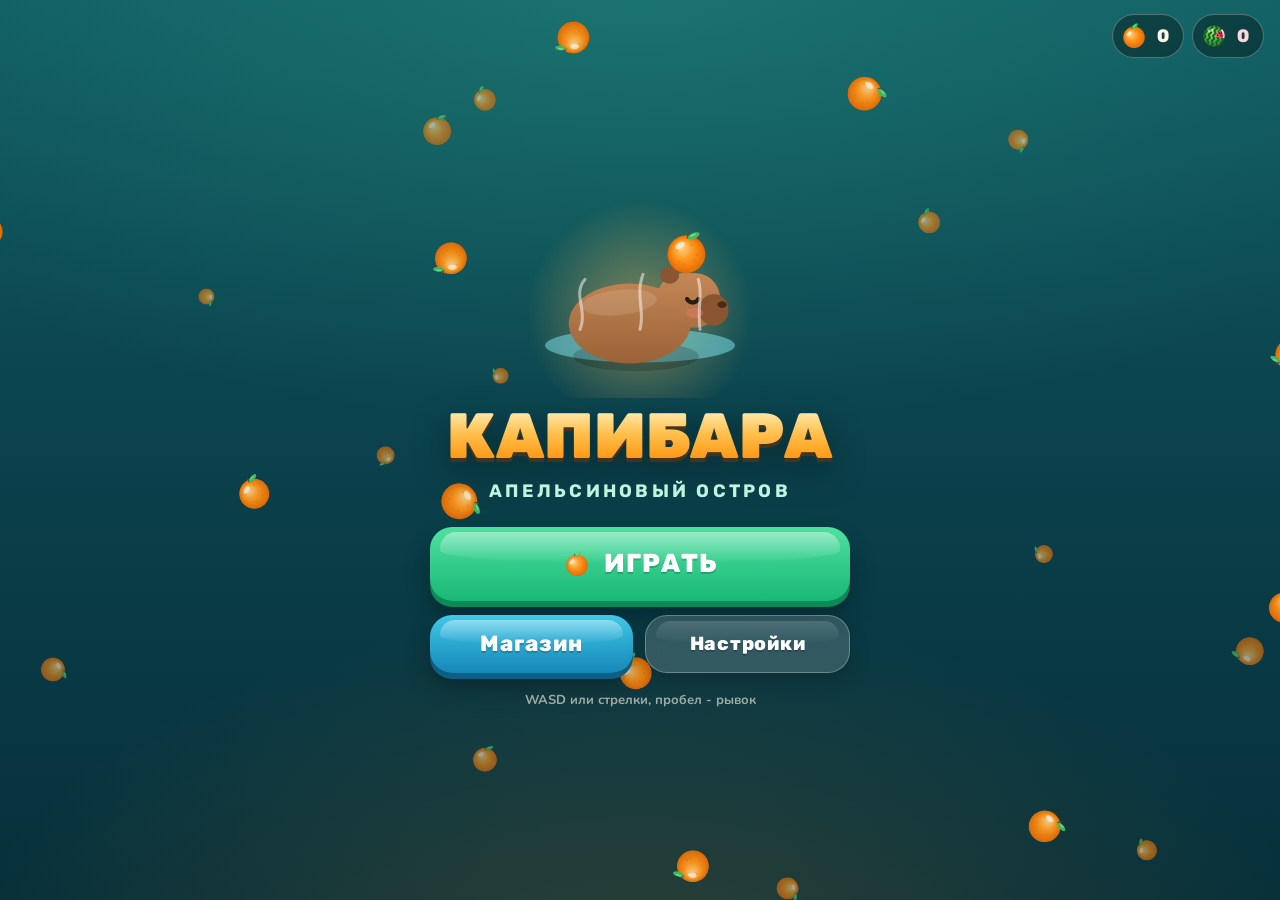
==== commit cec1d881: "Миры по 3 уровня, снежный мир, квесты, случайная генерация, оптимизация Co-Authored-By: Claude Opus " ====
--- a/index.html
+++ b/index.html
@@ -181,7 +181,7 @@
 .card .buy:focus-visible { outline: 3px solid var(--teal-2); }
 .upg { display: flex; flex-direction: column; gap: 12px; }
 .upg-row { background: #fff; border-radius: 20px; padding: 14px; display: grid; grid-template-columns: 56px minmax(0, 1fr) auto; gap: 12px; align-items: center; box-shadow: 0 4px 0 rgba(160, 110, 40, 0.18); }
-.upg-row canvas { width: 56px; height: 56px; border-radius: 16px; background: radial-gradient(circle at 50% 40%, #fff3dc, #ffe1b0); }
+.upg-row > canvas { width: 56px; height: 56px; border-radius: 16px; background: radial-gradient(circle at 50% 40%, #fff3dc, #ffe1b0); }
 .upg-title { font: 800 17px/1.1 var(--font-display); color: var(--ink); }
 .upg-desc { font: 700 13px/1.3 var(--font-body); color: var(--ink-soft); margin-top: 2px; }
 .pips { display: flex; gap: 4px; margin-top: 7px; }
@@ -438,6 +438,66 @@
 .card .buy.mel.locked { background: linear-gradient(180deg, #e8c6cb, #c9a2a8); box-shadow: 0 3px 0 #a98a8f; }
 .mult-badge { font: 900 13px/1 var(--font-display); color: #fff; background: linear-gradient(90deg, #b03aa8, #e0405a); padding: 5px 9px; border-radius: 999px; margin-top: -2px; }
 .card { position: relative; }
+/* Производительность: размытие под HUD заставляет телефон перерисовывать игру дважды, поэтому в игре его нет */
+#hud .pill, #hud .pause-btn, #minimap, .relax { backdrop-filter: none !important; -webkit-backdrop-filter: none !important; }
+#hud .pill, #hud .pause-btn { background: rgba(6, 40, 46, 0.82); }
+.wallet, .btn-ghost { backdrop-filter: none !important; -webkit-backdrop-filter: none !important; }
+.wallet { background: rgba(0, 0, 0, 0.35); }
+#menu .btn-ghost { background: rgba(255, 255, 255, 0.16); }
+/* Вкладки карты */
+.map-tabs { display: flex; gap: 6px; margin: 0 14px 6px; padding: 5px; border-radius: 18px; background: rgba(0, 0, 0, 0.28); flex: none; width: min(452px, calc(100% - 28px)); box-sizing: border-box; align-self: center; }
+.map-tab { flex: 1; border: 0; cursor: pointer; padding: 11px 8px; border-radius: 14px; background: transparent; color: rgba(255, 255, 255, 0.75); font: 800 16px/1 var(--font-display); position: relative; }
+.map-tab[aria-selected="true"] { background: linear-gradient(180deg, #ffbb4d, var(--orange-deep)); color: #fff; box-shadow: 0 4px 0 #b24f00; }
+.map-tab:focus-visible { outline: 3px solid #fff; }
+.new-dot { display: inline-block; width: 9px; height: 9px; border-radius: 50%; background: #ff5a7a; margin-left: 4px; vertical-align: 2px; box-shadow: 0 0 0 2px rgba(255, 255, 255, 0.7); }
+.new-dot[hidden] { display: none !important; }
+.world-head.quest-head { background: linear-gradient(90deg, rgba(176, 58, 168, 0.55), rgba(224, 64, 90, 0.45)); }
+/* Панель квестов (только в квестовых уровнях) */
+.quests { pointer-events: auto; width: 204px; border-radius: 18px; overflow: hidden; background: linear-gradient(180deg, rgba(14, 70, 78, 0.94), rgba(6, 40, 46, 0.94)); border: 1px solid rgba(255, 255, 255, 0.25); box-shadow: 0 10px 24px rgba(0, 0, 0, 0.3); }
+.q-head { width: 100%; display: flex; align-items: center; gap: 8px; border: 0; background: rgba(255, 255, 255, 0.07); color: #fff; padding: 9px 12px; cursor: pointer; font: 900 14px/1 var(--font-display); letter-spacing: 0.06em; text-transform: uppercase; }
+.q-title { flex: 1; text-align: left; }
+.q-count { background: linear-gradient(90deg, #ffbb4d, var(--orange-deep)); padding: 4px 8px; border-radius: 999px; font-size: 13px; letter-spacing: 0; }
+.q-chev { transition: transform 0.2s; }
+.quests.collapsed .q-chev { transform: rotate(-90deg); }
+.quests.collapsed .q-list { display: none; }
+.q-list { display: flex; flex-direction: column; gap: 6px; padding: 8px; }
+.q-row { display: grid; grid-template-columns: 18px 26px minmax(0, 1fr) auto; gap: 6px; align-items: center; padding: 7px 8px; border-radius: 12px; background: rgba(255, 255, 255, 0.07); transition: background 0.3s; }
+.q-row canvas { width: 26px; height: 26px; }
+.q-check { width: 16px; height: 16px; border-radius: 50%; border: 2px solid rgba(255, 255, 255, 0.45); box-sizing: border-box; }
+.q-txt b { display: block; font: 800 12px/1.2 var(--font-body); color: #fff; }
+.q-bar { height: 5px; border-radius: 3px; background: rgba(255, 255, 255, 0.15); margin-top: 4px; overflow: hidden; }
+.q-bar i { display: block; height: 100%; width: 0; border-radius: 3px; background: linear-gradient(90deg, #ffbb4d, var(--orange-deep)); transition: width 0.25s; }
+.q-num { font: 900 12px/1 var(--font-display); color: #ffe2b0; font-variant-numeric: tabular-nums; }
+.q-row.done { background: rgba(79, 224, 160, 0.2); }
+.q-row.done .q-check { border: 0; background: var(--mint-2); box-shadow: inset 0 0 0 3px #b8f5d8; }
+.q-row.done .q-bar i { background: linear-gradient(90deg, var(--mint-1), var(--mint-2)); }
+.q-row.done .q-num { color: #8ff0c4; }
+.q-row.done b { color: #d6ffee; }
+.q-row.fail { background: rgba(255, 90, 90, 0.16); }
+.q-row.fail .q-num { color: #ff9a9a; }
+.q-row.pop { animation: qpop 0.6s ease-out; }
+@keyframes qpop { 0% { transform: scale(1); box-shadow: 0 0 0 0 rgba(79, 224, 160, 0.8); } 35% { transform: scale(1.06); } 100% { transform: scale(1); box-shadow: 0 0 0 14px rgba(79, 224, 160, 0); } }
+.quests:not([hidden]) ~ #minimap { width: 78px; height: 78px; }
+@media (max-width: 380px) { .quests { width: 176px; } .q-txt b { font-size: 11px; } }
+/* Список квестов в карточке уровня */
+.q-preview { display: flex; flex-direction: column; gap: 8px; }
+.q-prev { display: flex; align-items: center; gap: 10px; background: #fff; border-radius: 14px; padding: 8px 12px; box-shadow: 0 3px 0 rgba(160, 110, 40, 0.15); font: 800 15px/1.25 var(--font-body); color: var(--ink); }
+.q-prev canvas { width: 30px; height: 30px; flex: none; }
+.q-prev span { margin-left: auto; font: 900 13px/1 var(--font-display); color: #b25a00; white-space: nowrap; }
+.reroll { align-self: center; border: 0; background: none; cursor: pointer; font: 800 15px/1 var(--font-display); color: var(--teal-2); padding: 8px 12px; }
+.reroll:focus-visible { outline: 3px solid var(--teal-2); border-radius: 10px; }
+/* Улучшения: аккуратные карточки, цена по центру кнопки */
+.upg-row { grid-template-columns: 60px minmax(0, 1fr) 104px; padding: 12px; }
+.upg-row > canvas { width: 60px; height: 60px; }
+.upg-lvl { font: 800 12px/1 var(--font-display); color: var(--ink-soft); margin-top: 6px; }
+.upg-row .buy { width: 100%; min-width: 0; height: 52px; padding: 0 10px; border: 0; cursor: pointer; border-radius: 16px; display: flex; flex-direction: row; align-items: center; justify-content: center; gap: 6px; font: 900 19px/1 var(--font-display); color: #fff; background: linear-gradient(180deg, var(--mint-1), var(--mint-2)); box-shadow: 0 4px 0 #0d8a57; font-variant-numeric: tabular-nums; }
+.upg-row .buy:active { transform: translateY(2px); box-shadow: 0 2px 0 #0d8a57; }
+.upg-row .buy.locked { background: linear-gradient(180deg, #d6cbb8, #b9ac96); box-shadow: 0 4px 0 #94876f; }
+.upg-row .buy.on { background: #e8f8f0; color: var(--mint-2); box-shadow: none; font-size: 15px; }
+.upg-row .buy:focus-visible { outline: 3px solid var(--teal-2); }
+.buy span { line-height: 1; }
+.upg-row .buy canvas, .card .buy canvas { width: 22px; height: 22px; flex: none; display: block; background: none; border-radius: 0; }
+.card .buy { min-height: 40px; }
 /* Звезды итога */
 .stars-row { display: flex; gap: 6px; align-items: flex-end; margin: 2px 0 4px; }
 .stars-row canvas { width: 64px; height: 64px; }
@@ -466,6 +526,10 @@
       </div>
       <div class="stack right-stack">
         <button class="pause-btn" id="pause" aria-label="Пауза">II</button>
+        <div class="quests" id="quests" hidden>
+          <button class="q-head" id="q-head" aria-label="Свернуть или развернуть квесты"><span class="q-title">Квесты</span><span class="q-count" id="q-count">0/3</span><span class="q-chev">▾</span></button>
+          <div class="q-list" id="q-list"></div>
+        </div>
         <canvas id="minimap" width="200" height="200" aria-label="Мини-карта"></canvas>
       </div>
     </div>
@@ -494,8 +558,12 @@
   <section class="screen" id="map" hidden>
     <div class="map-head">
       <button class="icon-btn burger" id="map-menu" aria-label="Меню"><span></span><span></span><span></span></button>
-      <h2>Карта островов</h2>
+      <h2>Карта</h2>
       <div class="wallets static"><div class="wallet"><canvas width="60" height="60" data-orange></canvas><span id="map-wallet">0</span></div><div class="wallet wallet-mel"><canvas width="60" height="60" data-melon></canvas><span id="map-mel">0</span></div></div>
+    </div>
+    <div class="map-tabs" role="tablist">
+      <button class="map-tab" role="tab" aria-selected="true" data-track="main">Приключение</button>
+      <button class="map-tab" role="tab" aria-selected="false" data-track="quest">Квесты <span class="new-dot" id="quest-dot"></span></button>
     </div>
     <div class="map-scroll" id="map-scroll">
       <div class="map-track" id="map-track"><canvas id="map-path"></canvas></div>
@@ -511,9 +579,11 @@
       <div class="lvl-body">
         <h2 id="lvl-title" style="margin:0;font:900 26px/1.05 var(--font-display);color:var(--ink)">Остров</h2>
         <div class="lvl-goal" id="lvl-goal"></div>
+        <div class="q-preview" id="lvl-quests" hidden></div>
         <div class="chips" id="lvl-chips"></div>
         <div class="lvl-note" id="lvl-note" hidden></div>
         <button class="btn btn-primary" id="lvl-go">Играть</button>
+        <button class="reroll" id="lvl-reroll" hidden>↻ Другие квесты</button>
       </div>
     </div>
   </section>
@@ -545,6 +615,7 @@
         <div class="setting">Музыка<button class="toggle" id="t-music" role="switch" aria-checked="true" aria-label="Музыка"></button></div>
         <div class="setting">Звуки<button class="toggle" id="t-sound" role="switch" aria-checked="true" aria-label="Звуки"></button></div>
         <div class="setting">Падающие апельсины<button class="toggle" id="t-fx" role="switch" aria-checked="true" aria-label="Падающие апельсины"></button></div>
+        <div class="setting">Экономия батареи<button class="toggle" id="t-saver" role="switch" aria-checked="false" aria-label="Экономия батареи"></button></div>
         <div class="setting">Показывать сюжет снова<button class="toggle" id="t-story" role="switch" aria-checked="false" aria-label="Показывать сюжет снова"></button></div>
         <button class="danger-link" id="reset">Сбросить прогресс</button>
       </div>
@@ -633,7 +704,7 @@
 const defaults = {
   wallet: 0, melons: 0, hats: ["none"], hat: "none", skins: ["classic"], skin: "classic",
   upg: { speed: 0, magnet: 0, dash: 0 }, sound: true, fx: !reduceMotion,
-  stars: {}, unlocked: [1], seen: {}, storyAgain: false, music: true, voice: true, ver: 2,
+  stars: {}, unlocked: [1], seen: {}, storyAgain: false, music: true, voice: true, ver: 3, qstars: {}, saver: false,
 };
 let save = JSON.parse(JSON.stringify(defaults));
 try {
@@ -654,6 +725,16 @@
       if (save.seen.outro1) seen.outro4 = true; if (save.seen.outro5) seen.outro20 = true;
       save.stars = st; save.seen = seen; save.ver = 2;
     }
+    if (save.ver === 2) {
+      // переход на миры по 3 уровня (20 уровней -> 18 + новый снежный мир)
+      const map = { 1: 1, 3: 2, 4: 3, 5: 4, 7: 5, 8: 6, 9: 7, 10: 8, 12: 9, 13: 10, 15: 11, 16: 12, 17: 16, 18: 17, 20: 18 }, st = {};
+      for (const k in map) if (save.stars[k]) st[map[k]] = save.stars[k];
+      const sm = { intro1: "intro1", intro3: "intro2", outro4: "outro3", intro5: "intro4", outro8: "outro6", intro9: "intro7", intro12: "intro9", outro12: "outro9", intro13: "intro10", outro16: "outro15", intro17: "intro16", intro20: "intro18", outro20: "outro18" }, seen = {};
+      for (const k in sm) if (save.seen[k]) seen[sm[k]] = true;
+      const un = save.unlocked.map((w) => (w === 5 ? 6 : w)); if (un.includes(6)) un.push(5);
+      save.stars = st; save.seen = seen; save.unlocked = [...new Set(un)]; save.ver = 3;
+    }
+    if (!save.qstars || typeof save.qstars !== "object") save.qstars = {};
     if (save.music === undefined) save.music = true;
     if (save.voice === undefined) save.voice = true;
   }
@@ -1193,6 +1274,17 @@
     c.beginPath(); c.moveTo(o.x, o.y - o.h * 0.55); c.lineTo(o.x - 22, o.y - o.h * 0.8); c.lineTo(o.x - 30, o.y - o.h * 0.78); c.stroke();
     c.beginPath(); c.moveTo(o.x + 1, o.y - o.h * 0.75); c.lineTo(o.x + 22, o.y - o.h * 0.98); c.stroke();
     c.fillStyle = "rgba(255,120,30," + (0.35 + Math.sin(t * 4 + o.ph) * 0.2) + ")"; c.beginPath(); c.arc(o.x + 22, o.y - o.h * 0.98, 3, 0, TAU); c.fill();
+  } else if (o.kind === "pine") {
+    c.fillStyle = "#6b4a2e"; c.fillRect(o.x - 6, o.y - 22, 12, 26);
+    const layers = 3;
+    for (let i = 0; i < layers; i++) {
+      const w2 = 46 - i * 11, base = o.y - 14 - i * o.h * 0.24, top = base - o.h * 0.42;
+      c.fillStyle = i % 2 ? "#2f7d5a" : "#276b4c";
+      c.beginPath(); c.moveTo(o.x - w2, base); c.lineTo(o.x, top); c.lineTo(o.x + w2, base); c.closePath(); c.fill();
+      c.fillStyle = "#f4f9ff"; c.beginPath(); c.moveTo(o.x - w2 * 0.45, top + (base - top) * 0.45); c.lineTo(o.x, top); c.lineTo(o.x + w2 * 0.45, top + (base - top) * 0.45);
+      c.quadraticCurveTo(o.x + w2 * 0.2, top + (base - top) * 0.55, o.x, top + (base - top) * 0.4); c.quadraticCurveTo(o.x - w2 * 0.2, top + (base - top) * 0.55, o.x - w2 * 0.45, top + (base - top) * 0.45); c.fill();
+    }
+    c.fillStyle = "rgba(255,255,255,0.85)"; c.beginPath(); c.ellipse(o.x, o.y + 4, 30, 8, 0, 0, TAU); c.fill();
   } else if (o.kind === "bigtree") {
     c.fillStyle = "rgba(0,0,0,0.2)"; c.beginPath(); c.ellipse(o.x, o.y + 8, 70, 20, 0, 0, TAU); c.fill();
     c.fillStyle = "#7a4a26";
@@ -1213,7 +1305,29 @@
     c.fillStyle = "#ffe066"; c.beginPath(); c.moveTo(o.x - 4, fy); c.quadraticCurveTo(o.x, fy - 14 - fl, o.x + 4, fy); c.closePath(); c.fill();
   }
 }
-function treeTop(o) { return o.kind === "bigtree" ? o.h + 120 : o.kind === "pillar" ? o.h + 30 : o.h + 40; }
+function treeTop(o) { return o.kind === "bigtree" ? o.h + 120 : o.kind === "pillar" ? o.h + 30 : o.kind === "pine" ? o.h * 0.9 + 20 : o.h + 40; }
+
+/* ---------- Спрайты: сложные рисунки рисуются один раз и потом копируются (сильно легче для телефона) ---------- */
+const SPR = {};
+function sprite(key, w, h, ax, ay, fn) {
+  let s2 = SPR[key];
+  if (!s2) {
+    const cvs = document.createElement("canvas"), k = 2;
+    cvs.width = Math.ceil(w * k); cvs.height = Math.ceil(h * k);
+    const g = cvs.getContext("2d"); g.scale(k, k); g.translate(ax, ay); fn(g);
+    s2 = SPR[key] = { cv: cvs, w, h, ax, ay };
+  }
+  return s2;
+}
+function blit(c, s2, x, y) { c.drawImage(s2.cv, x - s2.ax, y - s2.ay, s2.w, s2.h); }
+function blitRot(c, s2, x, y, rot) { if (!rot) { blit(c, s2, x, y); return; } c.save(); c.translate(x, y); c.rotate(rot); c.drawImage(s2.cv, -s2.ax, -s2.ay, s2.w, s2.h); c.restore(); }
+const orangeSpr = (r, kind) => sprite("o" + (kind || "") + r, r * 2.6, r * 2.9, r * 1.3, r * 1.6, (g) => drawOrange(g, 0, 0, r, 0, kind));
+const melonSpr = (r) => sprite("m" + r, r * 2.4, r * 2.4, r * 1.2, r * 1.2, (g) => drawMelon(g, 0, 0, r, 0));
+function treeSpr(o, themeId) {
+  const big = o.kind === "bigtree", w = big ? 300 : 200, top = treeTop(o) + 14, h = top + 30;
+  const key = "t" + themeId + o.kind + Math.round(o.h / 6);
+  return sprite(key, w, h, w / 2, top, (g) => drawTree(g, { kind: o.kind, x: 0, y: 0, h: Math.round(o.h / 6) * 6, ph: 0 }, 0));
+}
 function drawCroc(c, x, y, s, t, dir, open) {
   c.save(); c.translate(x, y); c.scale(dir * s, s);
   c.fillStyle = "rgba(0,0,0,0.18)"; c.beginPath(); c.ellipse(0, 12, 40, 7, 0, 0, TAU); c.fill();
@@ -1252,13 +1366,13 @@
 const bg = $("bg"), bgc = bg.getContext("2d");
 let bgDrops = [];
 function sizeBg() {
-  const d = Math.min(devicePixelRatio || 1, 2);
+  const d = Math.min(devicePixelRatio || 1, 1.5);
   bg.width = innerWidth * d; bg.height = innerHeight * d; bgc.setTransform(d, 0, 0, d, 0, 0);
   const n = Math.round(clamp(innerWidth * innerHeight / 22000, 14, 46));
   bgDrops = Array.from({ length: n }, () => newDrop(true));
 }
 function newDrop(any) {
-  const r = rand(7, 18);
+  const r = Math.round(rand(7, 18));
   return { x: rand(0, innerWidth), y: any ? rand(-innerHeight, innerHeight) : rand(-120, -30), r, vy: r * rand(2.4, 3.6), rot: rand(0, TAU), vr: rand(-2.5, 2.5), sway: rand(0, TAU), a: r > 14 ? 0.95 : 0.6 };
 }
 function drawBg(dt, t) {
@@ -1266,7 +1380,7 @@
   if (!save.fx) return;
   for (const d of bgDrops) {
     d.y += d.vy * dt; d.rot += d.vr * dt; const x = d.x + Math.sin(t * 0.8 + d.sway) * 14;
-    bgc.globalAlpha = d.a; drawOrange(bgc, x, d.y, d.r, d.rot);
+    bgc.globalAlpha = d.a; blitRot(bgc, orangeSpr(d.r, ""), x, d.y, d.rot);
     if (d.y > innerHeight + 40) Object.assign(d, newDrop(false));
   }
   bgc.globalAlpha = 1;
@@ -1299,40 +1413,40 @@
   jungle:  { water: ["#2fa7a0", "#146f77"], sand: ["#e6cf96", "#d4b878"], grass: ["#4fae4a", "#2f8a3a"], path: "rgba(170,130,80,0.55)", flowers: true, tree: "jtree", trees: 26, rocks: 8, bushes: 30, bush: "#23743a", puddles: 4, lava: 0, sea: "#146f77" },
   volcano: { water: ["#3a7f8f", "#1d4f5c"], sand: ["#6e5d52", "#5a4a40"], grass: ["#8a7a6c", "#5f524a"], path: "rgba(60,45,40,0.5)", embers: true, tree: "dead", trees: 14, rocks: 20, bushes: 0, bush: "#555", puddles: 0, lava: 7, sea: "#1d4f5c" },
   swamp:   { water: ["#4f8a6a", "#2b5a48"], sand: ["#9a9a68", "#7d7d50"], grass: ["#7c9a4e", "#566f34"], path: "rgba(110,95,60,0.5)", flowers: false, tree: "willow", trees: 20, rocks: 6, bushes: 26, bush: "#4f6b2e", puddles: 9, lava: 0, sea: "#2b5a48" },
+  snow:    { water: ["#7cc3e3", "#2f6f99"], sand: ["#e9f1f8", "#cfdbe7"], grass: ["#f7fbff", "#dce7f2"], path: "rgba(170,195,220,0.55)", snowy: true, tree: "pine", trees: 22, rocks: 12, bushes: 10, bush: "#c9dbe8", puddles: 0, lava: 0, ice: 7, snowfall: true, sea: "#2f6f99" },
   castle:  { water: ["#3a6ea0", "#1d3f6a"], sand: ["#b9b2a6", "#a29a8c"], grass: ["#a3a8ae", "#80868e"], path: null, tiles: true, tree: "pillar", trees: 12, rocks: 6, bushes: 0, bush: "#555", puddles: 0, lava: 0, castle: true, sea: "#1d3f6a" },
 };
 const WORLDS = [
   { id: 1, name: "Пляж", theme: "beach", price: 0 },
-  { id: 2, name: "Джунгли", theme: "jungle", price: 350 },
-  { id: 3, name: "Вулкан", theme: "volcano", price: 700 },
-  { id: 4, name: "Болото", theme: "swamp", price: 1200 },
-  { id: 5, name: "Замок Короля", theme: "castle", price: 1500 },
+  { id: 2, name: "Джунгли", theme: "jungle", price: 300 },
+  { id: 3, name: "Вулкан", theme: "volcano", price: 600 },
+  { id: 4, name: "Болото", theme: "swamp", price: 1000 },
+  { id: 5, name: "Снежные вершины", theme: "snow", price: 1100 },
+  { id: 6, name: "Замок Короля", theme: "castle", price: 1300 },
 ];
 const GENERAL = { name: "Генерал Хвост", hp: 70, speed: 64, charge: 400, variant: "general" };
 const KING = { name: "Король Клац", hp: 110, speed: 72, charge: 450, variant: "king" };
 // type: collect - набрать апельсины; rescue - спасти малышей; gold - собрать золотые апельсины; boss - победить босса
-// пороги звезд подобраны по прогону автоигрока: 1 звезда легко, 3 звезды - хорошая игра
+// в каждом мире по 3 уровня; пороги звезд подобраны по прогону автоигрока
 const LEVELS = [
   { w: 1, name: "Солнечный пляж", type: "collect", goal: 40, s2: 75, s3: 105, time: 90, crocs: 2, chase: 90 },
-  { w: 1, name: "Ракушечный берег", type: "collect", goal: 50, s2: 90, s3: 120, time: 90, crocs: 2, chase: 92 },
-  { w: 1, name: "Золотые дюны", type: "gold", goal: 7, s2: 80, s3: 115, time: 95, crocs: 3, chase: 92 },
-  { w: 1, name: "Пиратская бухта", type: "collect", goal: 60, s2: 95, s3: 125, time: 100, crocs: 3, chase: 95 },
+  { w: 1, name: "Золотые дюны", type: "gold", goal: 6, s2: 110, s3: 160, time: 95, crocs: 2, chase: 92 },
+  { w: 1, name: "Пиратская бухта", type: "collect", goal: 55, s2: 95, s3: 125, time: 100, crocs: 3, chase: 95 },
   { w: 2, name: "Дикие джунгли", type: "rescue", goal: 3, s2: 60, s3: 95, time: 100, crocs: 3, chase: 95 },
-  { w: 2, name: "Тропа лиан", type: "collect", goal: 60, s2: 95, s3: 125, time: 100, crocs: 3, chase: 98 },
-  { w: 2, name: "Цветочная поляна", type: "gold", goal: 8, s2: 90, s3: 125, time: 105, crocs: 4, chase: 98 },
+  { w: 2, name: "Цветочная поляна", type: "gold", goal: 8, s2: 120, s3: 175, time: 105, crocs: 4, chase: 98 },
   { w: 2, name: "Древний храм", type: "rescue", goal: 4, s2: 65, s3: 105, time: 110, crocs: 4, chase: 100 },
   { w: 3, name: "Огненный вулкан", type: "collect", goal: 60, s2: 100, s3: 130, time: 110, crocs: 3, chase: 100 },
-  { w: 3, name: "Лавовые реки", type: "gold", goal: 10, s2: 105, s3: 145, time: 110, crocs: 3, chase: 102, lava: 11 },
-  { w: 3, name: "Пепельная долина", type: "rescue", goal: 4, s2: 80, s3: 125, time: 115, crocs: 4, chase: 102 },
+  { w: 3, name: "Лавовые реки", type: "gold", goal: 9, s2: 135, s3: 195, time: 110, crocs: 3, chase: 102, lava: 11 },
   { w: 3, name: "Логово Генерала", type: "boss", boss: GENERAL, goal: 70, s2: 40, s3: 70, time: 130, crocs: 1, chase: 100 },
   { w: 4, name: "Туманное болото", type: "collect", goal: 65, s2: 105, s3: 140, time: 110, crocs: 5, chase: 102 },
-  { w: 4, name: "Комариная топь", type: "gold", goal: 10, s2: 110, s3: 150, time: 115, crocs: 5, chase: 104 },
   { w: 4, name: "Гнилые мостки", type: "rescue", goal: 5, s2: 75, s3: 120, time: 120, crocs: 5, chase: 104 },
   { w: 4, name: "Черная трясина", type: "collect", goal: 70, s2: 110, s3: 145, time: 120, crocs: 6, chase: 105, puddles: 13 },
-  { w: 5, name: "Ворота замка", type: "collect", goal: 70, s2: 110, s3: 145, time: 110, crocs: 4, chase: 105 },
-  { w: 5, name: "Сокровищница", type: "gold", goal: 11, s2: 135, s3: 180, time: 115, crocs: 4, chase: 106 },
-  { w: 5, name: "Темница", type: "rescue", goal: 5, s2: 85, s3: 130, time: 120, crocs: 5, chase: 106 },
-  { w: 5, name: "Тронный зал", type: "boss", boss: KING, goal: 110, s2: 50, s3: 85, time: 150, crocs: 2, chase: 100 },
+  { w: 5, name: "Ледяной берег", type: "collect", goal: 65, s2: 105, s3: 140, time: 110, crocs: 4, chase: 100 },
+  { w: 5, name: "Снежная метель", type: "gold", goal: 9, s2: 140, s3: 200, time: 115, crocs: 5, chase: 102 },
+  { w: 5, name: "Ледяная пещера", type: "rescue", goal: 5, s2: 80, s3: 125, time: 120, crocs: 5, chase: 104 },
+  { w: 6, name: "Ворота замка", type: "collect", goal: 70, s2: 110, s3: 145, time: 110, crocs: 4, chase: 105 },
+  { w: 6, name: "Сокровищница", type: "gold", goal: 11, s2: 160, s3: 220, time: 115, crocs: 4, chase: 106 },
+  { w: 6, name: "Тронный зал", type: "boss", boss: KING, goal: 110, s2: 50, s3: 85, time: 150, crocs: 2, chase: 100 },
 ];
 LEVELS.forEach((L, i) => {
   L.id = i + 1; L.crocs = Math.round(L.crocs * 1.5); L.melons = Math.round((L.type === "boss" ? 10 : clamp(5 + Math.round(i * 0.8), 5, 20)) * 1.4); L.theme = WORLDS[L.w - 1].theme; L.bonus = 30 + L.id * 10 + (L.type === "boss" ? 150 : 0);
@@ -1369,62 +1483,71 @@
     ["capy", "Без апельсинов? И малыши в плену? Ну уж нет. Я все верну!"],
     ["parrot", "Начни с Пляжа: крокодилы растеряли там часть добычи. Собери 40 апельсинов!"],
   ],
-  intro3: [
+  intro2: [
     ["parrot", "Смотри, в дюнах что-то блестит! Это золотые апельсины, самые ценные."],
-    ["parrot", "Найди пять штук. Каждый стоит десяти обычных!"],
+    ["parrot", "Найди их! Каждый стоит десяти обычных."],
   ],
-  outro4: [
+  outro3: [
     ["parrot", "Отлично, Капа! Пляж свободен!"],
     ["parrot", "За апельсины в моей лавке можно купить скины, шапки и улучшения."],
     ["parrot", "А путь в Джунгли откроется за 300 апельсинов. Там ждут малыши!"],
   ],
-  intro5: [
+  intro4: [
     ["turtle", "Здравствуй, Капа. Я Дедушка Черепах, сторож джунглей."],
     ["turtle", "Капибарята сидят в клетках. Подбеги к клетке, и она откроется. Только крокодилы стерегут их!"],
     ["capy", "Держитесь, малыши, я иду!"],
   ],
-  outro8: [
+  outro6: [
     ["babies", "Капа! Спасибо! Мы так испугались!"],
     ["babies", "Король унес главный запас апельсинов к Вулкану!"],
     ["capy", "Значит, мне туда. Бегите домой, малыши!"],
   ],
-  intro9: [
+  intro7: [
     ["turtle", "На Вулкане течет лава. Не наступай в красные лужи, обожжешься и растеряешь апельсины."],
     ["turtle", "Зато там есть горячий источник: постой в нем, и апельсины будут считаться за два."],
     ["capy", "Горячая ванна посреди приключения? Обожаю!"],
   ],
-  intro12: [
+  intro9: [
     ["general", "Стоять! Я Генерал Хвост, правая лапа Короля Клаца. Дальше ты не пройдешь!"],
     ["capy", "Генерал? А ты сам хоть раз пробовал апельсин?"],
     ["general", "Отставить разговоры! Крокодилы, в атаку!"],
     ["turtle", "Капа, собирай апельсины и подбегай ближе: ты будешь бросать их сама. Когда он мигает, уворачивайся!"],
   ],
-  outro12: [
+  outro9: [
     ["general", "Ой-ой... Отступаю! Король будет очень недоволен..."],
     ["parrot", "Крокодилы бегут в Болото! Там грязь по уши и целая армия зубастиков."],
     ["capy", "Грязь мне не страшна. Капибары любят грязевые ванны!"],
   ],
-  intro13: [
+  intro10: [
     ["king", "Ха-ха-ха! Мои крокодилы в Болоте тебя не пропустят, пушистая картошка!"],
     ["capy", "Пушистая картошка? Ну держись, Клац!"],
   ],
-  outro16: [
-    ["turtle", "Болото пройдено. Впереди Замок Короля Клаца."],
-    ["turtle", "Там сокровищница с апельсинами и темница с последними малышами. Будь осторожна!"],
+  outro12: [
+    ["parrot", "Болото пройдено! Крокодилы удирают в Снежные вершины."],
+    ["capy", "В снег? Крокодилы? Им же там холодно!"],
   ],
-  intro17: [
+  intro13: [
+    ["parrot", "Брр! Снежные вершины! Крокодилы спрятали тут часть апельсинов."],
+    ["turtle", "Осторожно, на голубом льду лапы скользят. Тормози заранее!"],
+    ["capy", "Зато можно лепить снежных капибар!"],
+  ],
+  outro15: [
+    ["turtle", "Вершины пройдены. Впереди Замок Короля Клаца."],
+    ["turtle", "Там сокровищница с апельсинами и сам Король. Будь осторожна!"],
+  ],
+  intro16: [
     ["parrot", "Вот и ворота замка! Сколько тут стражи..."],
     ["capy", "Ничего. Я уже не та капибара, что была на пляже!"],
   ],
-  intro20: [
+  intro18: [
     ["king", "Апельсины мои! Все мои! Никому не отдам!"],
     ["capy", "Сейчас получишь витаминчиков, Ваше Величество!"],
   ],
-  outro20: [
+  outro18: [
     ["king", "Ой-ой... Сдаюсь! Я просто... ни разу не пробовал апельсин. Все прятал и прятал."],
     ["capy", "Так попробуй! Делиться вкуснее, чем прятать."],
     ["king", "М-м-м! Как вкусно! Простите меня, жители острова..."],
-    ["parrot", "Остров спасен! Ура Капе! Теперь собирай звезды на всех уровнях!"],
+    ["parrot", "Остров спасен! Ура Капе! А на вкладке «Квесты» тебя ждут новые испытания!"],
   ],
 };
 
@@ -1432,18 +1555,21 @@
 const cv = $("game"), ctx = cv.getContext("2d");
 let VW = 0, VH = 0, DPR = 1;
 function sizeGame() {
-  DPR = Math.min(devicePixelRatio || 1, 2);
+  DPR = Math.min(devicePixelRatio || 1, save.saver ? 1 : 1.5);
   VW = innerWidth; VH = innerHeight;
   cv.width = VW * DPR; cv.height = VH * DPR;
 }
 const WORLD = 2200, CX = WORLD / 2, CY = WORLD / 2, SC = 1.4;
-const islandR = (a) => 900 + Math.sin(a * 3 + 0.6) * 64 + Math.sin(a * 5 + 1.9) * 40 + Math.cos(a * 2) * 42;
+// форма острова: каждый раунд новые «гармоники», поэтому остров каждый раз другой
+const ISL = { base: 900, h: [[3, 64, 0.6], [5, 40, 1.9], [2, 42, 1.57]] };
+const islandR = (a) => { let r = ISL.base; for (const q of ISL.h) r += q[1] * Math.sin(a * q[0] + q[2]); return r; };
 const SPRING = { x: CX + 420, y: CY - 320, r: 70 };
 const START = { x: CX, y: CY + 170 };
+let ponds = [], ices = [], snowFlakes = [];
 // гора с кратером: вход с восточной стороны, внутри большое апельсиновое дерево
 const MOUNT = { x: CX - 540, y: CY - 60, rIn: 170, rOut: 245, gate: 0, gw: 0.46 };
-const CASTLE_Y = Math.round(CY - islandR(-Math.PI / 2) + 45), CASTLE_LIM = CASTLE_Y + 45;
-const ROCK = { beach: ["#c9b48f", "#9c8664"], jungle: ["#8f9c7c", "#66735a"], volcano: ["#5e4e4a", "#3e3230"], swamp: ["#868670", "#5e5e4a"], castle: ["#a7adb5", "#7b818a"] };
+let CASTLE_Y = 250, CASTLE_LIM = 295;
+const ROCK = { beach: ["#c9b48f", "#9c8664"], jungle: ["#8f9c7c", "#66735a"], volcano: ["#5e4e4a", "#3e3230"], swamp: ["#868670", "#5e5e4a"], castle: ["#a7adb5", "#7b818a"], snow: ["#c3cfdb", "#8d9bab"] };
 let ground = null, obstacles = [], puddles = [], decor = [], lavas = [], peaks = [], miniBg = null, TH = THEMES.beach;
 const angDiff = (a, b) => { let d = (a - b) % TAU; if (d > Math.PI) d -= TAU; if (d < -Math.PI) d += TAU; return Math.abs(d); };
 function inMountBand(x, y, pad) { const d = Math.hypot(x - MOUNT.x, y - MOUNT.y); return d < MOUNT.rOut + (pad || 0); }
@@ -1457,14 +1583,44 @@
   o.x = MOUNT.x + dx / d * nd; o.y = MOUNT.y + dy / d * nd;
 }
 
+// случайная раскладка: форма острова, гора, источник, старт
+function generateLayout(themeId) {
+  for (let tries = 0; tries < 40; tries++) {
+    ISL.base = rand(870, 930);
+    ISL.h = [[2, rand(0, 95), rand(0, TAU)], [3, rand(0, 70), rand(0, TAU)], [4, rand(0, 40), rand(0, TAU)], [5, rand(0, 36), rand(0, TAU)], [7, rand(0, 16), rand(0, TAU)]];
+    let mn = 1e9, mx = 0; for (let i = 0; i < 72; i++) { const r = islandR(i / 72 * TAU); mn = Math.min(mn, r); mx = Math.max(mx, r); }
+    if (mn > 720 && mx < 1050) break;
+  }
+  CASTLE_Y = Math.round(CY - islandR(-Math.PI / 2) + 45); CASTLE_LIM = CASTLE_Y + 45;
+  // гора: в случайной стороне острова (в замке - не на севере), вход смотрит к центру
+  let ma;
+  do { ma = rand(0, TAU); } while (themeId === "castle" && angDiff(ma, -Math.PI / 2) < 1.1);
+  const md = islandR(ma) * rand(0.5, 0.6);
+  MOUNT.x = CX + Math.cos(ma) * md; MOUNT.y = CY + Math.sin(ma) * md; MOUNT.gate = Math.atan2(CY - MOUNT.y, CX - MOUNT.x);
+  // источник: на другой стороне острова
+  let sa, ok = false;
+  for (let k = 0; k < 50 && !ok; k++) {
+    sa = rand(0, TAU); const sd = islandR(sa) * rand(0.32, 0.55);
+    SPRING.x = CX + Math.cos(sa) * sd; SPRING.y = CY + Math.sin(sa) * sd;
+    ok = angDiff(sa, ma) > 1.5 && Math.hypot(SPRING.x - MOUNT.x, SPRING.y - MOUNT.y) > MOUNT.rOut + 220 && (themeId !== "castle" || SPRING.y > CASTLE_LIM + 150);
+  }
+  // старт: недалеко от центра, подальше от горы и источника
+  for (let k = 0; k < 50; k++) {
+    const a = rand(0, TAU), d = rand(0, 180);
+    START.x = CX + Math.cos(a) * d; START.y = CY + Math.sin(a) * d;
+    if (Math.hypot(START.x - SPRING.x, START.y - SPRING.y) > 240 && Math.hypot(START.x - MOUNT.x, START.y - MOUNT.y) > MOUNT.rOut + 140) break;
+  }
+}
 function buildWorld(themeId, L) {
-  TH = Object.assign({}, THEMES[themeId] || THEMES.beach);
+  TH = Object.assign({ id: themeId }, THEMES[themeId] || THEMES.beach);
+  generateLayout(themeId);
+  ponds = []; ices = [];
   if (L && L.lava) TH.lava = L.lava;
   if (L && L.puddles) TH.puddles = L.puddles;
   ground = document.createElement("canvas"); ground.width = WORLD; ground.height = WORLD;
   const g = ground.getContext("2d");
   obstacles = []; decor = []; puddles = []; lavas = [];
-  const wg = g.createRadialGradient(CX, CY, 500, CX, CY, 1100);
+  const wg = g.createRadialGradient(CX, CY, 600, CX, CY, 1080);
   wg.addColorStop(0, TH.water[0]); wg.addColorStop(1, TH.water[1]);
   g.fillStyle = wg; g.fillRect(0, 0, WORLD, WORLD);
   const shape = (pad) => { g.beginPath(); for (let i = 0; i <= 180; i++) { const a = i / 180 * TAU, r = islandR(a) + pad; g.lineTo(CX + Math.cos(a) * r, CY + Math.sin(a) * r); } g.closePath(); };
@@ -1484,6 +1640,9 @@
     for (let y = 0; y < WORLD; y += 64) { g.beginPath(); g.moveTo(0, y); g.lineTo(WORLD, y); g.stroke(); }
     g.fillStyle = "#b8323a"; g.fillRect(CX - 40, CASTLE_Y, 80, 1300);
     g.fillStyle = "#e5c07b"; g.fillRect(CX - 40, CASTLE_Y, 6, 1300); g.fillRect(CX + 34, CASTLE_Y, 6, 1300);
+  } else if (TH.snowy) {
+    for (let i = 0; i < 700; i++) { g.fillStyle = Math.random() < 0.6 ? "rgba(255,255,255,0.7)" : "rgba(150,180,210,0.12)"; g.beginPath(); g.ellipse(rand(0, WORLD), rand(0, WORLD), rand(10, 40), rand(5, 14), rand(0, 3), 0, TAU); g.fill(); }
+    for (let i = 0; i < 300; i++) { g.fillStyle = "rgba(170,200,230,0.5)"; g.beginPath(); g.arc(rand(0, WORLD), rand(0, WORLD), rand(1.5, 3), 0, TAU); g.fill(); }
   } else {
     for (let i = 0; i < 900; i++) {
       const x = rand(0, WORLD), y = rand(0, WORLD);
@@ -1495,9 +1654,13 @@
   if (TH.embers) { for (let i = 0; i < 200; i++) { g.fillStyle = Math.random() < 0.5 ? "rgba(255,140,40,0.5)" : "rgba(40,30,30,0.35)"; g.beginPath(); g.arc(rand(0, WORLD), rand(0, WORLD), rand(1.5, 3.5), 0, TAU); g.fill(); } }
   if (TH.path) {
     g.strokeStyle = TH.path; g.lineWidth = 34; g.lineCap = "round";
-    g.beginPath(); g.moveTo(CX - 600, CY + 300); g.bezierCurveTo(CX - 210, CY + 60, CX + 80, CY + 220, SPRING.x, SPRING.y); g.stroke();
-    g.beginPath(); g.moveTo(CX, CY + 740); g.bezierCurveTo(CX - 60, CY + 400, CX + 170, CY + 140, CX - 60, CY - 600); g.stroke();
-    g.beginPath(); g.moveTo(START.x, START.y); g.bezierCurveTo(CX - 120, CY + 60, MOUNT.x + 400, MOUNT.y - 40, MOUNT.x + MOUNT.rOut - 10, MOUNT.y); g.stroke();
+    const gx = MOUNT.x + Math.cos(MOUNT.gate) * (MOUNT.rOut - 10), gy = MOUNT.y + Math.sin(MOUNT.gate) * (MOUNT.rOut - 10);
+    const wob = () => rand(-220, 220);
+    g.beginPath(); g.moveTo(START.x, START.y); g.bezierCurveTo(START.x + wob(), START.y + wob(), SPRING.x + wob(), SPRING.y + wob(), SPRING.x, SPRING.y); g.stroke();
+    g.beginPath(); g.moveTo(START.x, START.y); g.bezierCurveTo(START.x + wob(), START.y + wob(), gx + Math.cos(MOUNT.gate) * 200, gy + Math.sin(MOUNT.gate) * 200, gx, gy); g.stroke();
+    // длинная тропа через весь остров
+    const pa = rand(0, TAU), p1 = islandR(pa) * 0.85, p2 = islandR(pa + Math.PI) * 0.85;
+    g.beginPath(); g.moveTo(CX + Math.cos(pa) * p1, CY + Math.sin(pa) * p1); g.bezierCurveTo(CX + wob(), CY + wob(), CX + wob(), CY + wob(), CX + Math.cos(pa + Math.PI) * p2, CY + Math.sin(pa + Math.PI) * p2); g.stroke();
   }
   g.restore();
   // горячий источник
@@ -1506,8 +1669,27 @@
   sg.addColorStop(0, "#a8f0f2"); sg.addColorStop(1, "#4cc6d6");
   g.fillStyle = sg; g.beginPath(); g.ellipse(SPRING.x, SPRING.y, SPRING.r, SPRING.r * 0.82, 0, 0, TAU); g.fill();
   for (let i = 0; i < 14; i++) { const a = i / 14 * TAU; g.fillStyle = i % 2 ? "#b8a17c" : "#d8c6a4"; g.beginPath(); g.arc(SPRING.x + Math.cos(a) * (SPRING.r + 10), SPRING.y + Math.sin(a) * (SPRING.r * 0.82 + 9), 10, 0, TAU); g.fill(); }
+  drawMountainGround(g, themeId);
+  // озера: вода, в которую Капа не заходит (а крокодилы плавают)
+  const nP = Math.floor(rand(0, 3.2));
+  for (let i = 0; i < nP; i++) {
+    const p = freeSpot(140, 520); if (!p) continue;
+    const r = rand(60, 95); ponds.push({ x: p.x, y: p.y, r });
+    g.fillStyle = TH.sand[1]; g.beginPath(); g.ellipse(p.x, p.y, r + 16, r * 0.75 + 14, 0, 0, TAU); g.fill();
+    const pg = g.createRadialGradient(p.x, p.y, 8, p.x, p.y, r); pg.addColorStop(0, TH.water[0]); pg.addColorStop(1, TH.water[1]);
+    g.fillStyle = pg; g.beginPath(); g.ellipse(p.x, p.y, r, r * 0.75, 0, 0, TAU); g.fill();
+    g.strokeStyle = "rgba(255,255,255,0.35)"; g.lineWidth = 3; g.beginPath(); g.ellipse(p.x - r * 0.2, p.y - r * 0.15, r * 0.4, r * 0.18, 0, 0, TAU); g.stroke();
+    if (!TH.snowy && !TH.embers) for (let k = 0; k < 3; k++) { const a = rand(0, TAU); g.fillStyle = "#4cb85a"; g.beginPath(); g.ellipse(p.x + Math.cos(a) * r * 0.5, p.y + Math.sin(a) * r * 0.35, 9, 6, a, 0, TAU); g.fill(); }
+  }
+  // лед: на нем лапы скользят
+  for (let i = 0; i < Math.round((TH.ice || 0) * 1.6); i++) {
+    const p = freeSpot(70, 520); if (!p) continue;
+    const r = rand(70, 120); ices.push({ x: p.x, y: p.y, r });
+    const ig = g.createLinearGradient(p.x - r, p.y - r, p.x + r, p.y + r); ig.addColorStop(0, "#d6f1ff"); ig.addColorStop(1, "#8fd0f2");
+    g.fillStyle = ig; g.beginPath(); g.ellipse(p.x, p.y, r, r * 0.62, 0, 0, TAU); g.fill();
+    g.strokeStyle = "rgba(255,255,255,0.8)"; g.lineWidth = 3; for (let k = 0; k < 3; k++) { g.beginPath(); g.moveTo(p.x - r * 0.5 + k * 20, p.y - r * 0.2); g.lineTo(p.x - r * 0.2 + k * 20, p.y - r * 0.4); g.stroke(); }
+  }
   // лужи грязи
-  drawMountainGround(g, themeId);
   for (let i = 0; i < Math.round(TH.puddles * 1.6); i++) {
     const p = freeSpot(70, 480); if (!p) continue;
     const r = rand(42, 62); puddles.push({ x: p.x, y: p.y, r });
@@ -1529,7 +1711,10 @@
   // замок на северном берегу
   if (TH.castle) drawCastle(g, CX, CASTLE_Y);
   obstacles.push({ x: MOUNT.x, y: MOUNT.y + 10, r: 34, kind: "bigtree", h: 150, ph: 0 });
-  for (let i = 0; i < Math.round(TH.trees * 1.8); i++) { const p = freeSpot(80, 520); if (p) obstacles.push({ x: p.x, y: p.y, r: TH.tree === "pillar" ? 18 : 22, kind: TH.tree, h: TH.tree === "pillar" ? rand(60, 76) : rand(70, 100), ph: rand(0, 6) }); }
+  // деревья растут рощами в случайных местах
+  const groves = []; for (let i = 0; i < 4; i++) { const p = freeSpot(60, 520); if (p) groves.push(p); }
+  const treeN = Math.round(TH.trees * 1.8 * rand(0.75, 1.25));
+  for (let i = 0; i < treeN; i++) { let p = null; if (groves.length && Math.random() < 0.6) { const gc = groves[i % groves.length]; for (let k = 0; k < 12 && !p; k++) { const a = rand(0, TAU), d = rand(30, 190), x = gc.x + Math.cos(a) * d, y = gc.y + Math.sin(a) * d; if (spotOk(x, y, 70)) p = { x, y }; } } if (!p) p = freeSpot(80, 520); if (p) obstacles.push({ x: p.x, y: p.y, r: TH.tree === "pillar" ? 18 : 22, kind: TH.tree, h: TH.tree === "pillar" ? rand(60, 76) : rand(70, 100), ph: rand(0, 6) }); }
   for (let i = 0; i < Math.round(TH.rocks * 1.8); i++) { const p = freeSpot(60, 560); if (p) obstacles.push({ x: p.x, y: p.y, r: 20, kind: "rock", s: rand(0.8, 1.3) }); }
   for (let i = 0; i < Math.round(TH.bushes * 1.8); i++) { const p = freeSpot(30, 590); if (p) decor.push({ x: p.x, y: p.y, kind: "bush", s: rand(0.8, 1.3) }); }
 }
@@ -1559,7 +1744,9 @@
   for (let a = 0; a < TAU; a += 0.3) {
     if (angDiff(a, M.gate) < M.gw + 0.12) continue;
     const d = (M.rIn + M.rOut) / 2 + rand(-10, 10);
-    peaks.push({ x: M.x + Math.cos(a) * d, y: M.y + Math.sin(a) * d * 0.98, w: rand(70, 96), h: rand(70, 120) * (Math.sin(a) < 0 ? 1.2 : 0.8), c: rc, d2: rd, snow: themeId !== "volcano" && themeId !== "beach", lava: themeId === "volcano" });
+    const pk = { x: M.x + Math.cos(a) * d, y: M.y + Math.sin(a) * d * 0.98, w: rand(70, 96), h: rand(70, 120) * (Math.sin(a) < 0 ? 1.2 : 0.8), c: rc, d2: rd, snow: themeId !== "volcano" && themeId !== "beach", lava: themeId === "volcano" };
+    pk.spr = sprite("pk" + themeId + Math.round(pk.w / 8) + "_" + Math.round(pk.h / 8), pk.w + 24, pk.h + 30, pk.w / 2 + 12, pk.h + 12, (gg) => drawPeak(gg, Object.assign({}, pk, { x: 0, y: 0, lava: false }), 0));
+    peaks.push(pk);
   }
   const ga = M.gate, ar = M.rOut + 4;
   peaks.push({ arch: true, x: M.x + Math.cos(ga) * ar, y: M.y + Math.sin(ga + M.gw) * ar + 26, x1: M.x + Math.cos(ga - M.gw) * ar, y1: M.y + Math.sin(ga - M.gw) * ar, x2: M.x + Math.cos(ga + M.gw) * ar, y2: M.y + Math.sin(ga + M.gw) * ar, h: 70, w: 0 });
@@ -1575,7 +1762,7 @@
     c.fillStyle = "rgba(255,210,90," + (0.35 + Math.sin(t * 4 + x) * 0.15) + ")"; c.beginPath(); c.arc(x, y - 52, 14, 0, TAU); c.fill();
     c.fillStyle = "#ffcf3a"; rr(c, x - 6, y - 60, 12, 14, 4); c.fill();
   }
-  const sx = pk.x2 + 34, sy = pk.y2 + 26;
+  const ga = MOUNT.gate, sx = pk.x2 + Math.cos(ga) * 40 + 20, sy = pk.y2 + Math.sin(ga) * 40 + 26;
   c.fillStyle = "#6b4423"; c.fillRect(sx - 3, sy - 44, 6, 48);
   c.fillStyle = "#8d5a30"; c.beginPath(); c.moveTo(sx - 58, sy - 48); c.lineTo(sx + 40, sy - 48); c.lineTo(sx + 40, sy - 22); c.lineTo(sx - 58, sy - 22); c.lineTo(sx - 70, sy - 35); c.closePath(); c.fill();
   c.fillStyle = "#fff3d6"; c.font = "900 13px Rubik, sans-serif"; c.textAlign = "center"; c.fillText("ДЕРЕВО", sx - 4, sy - 30);
@@ -1598,6 +1785,15 @@
   g.fillStyle = "#4a3a30"; g.beginPath(); g.moveTo(x - 46, by); g.lineTo(x - 46, by - 60); g.arc(x, by - 60, 46, Math.PI, 0); g.lineTo(x + 46, by); g.closePath(); g.fill();
   g.strokeStyle = "#2a201a"; g.lineWidth = 4; for (let i = -36; i <= 36; i += 14) { g.beginPath(); g.moveTo(x + i, by); g.lineTo(x + i, by - 90 + Math.abs(i) * 0.5); g.stroke(); }
   g.save(); g.translate(x, by - 128); drawHat(g, "crown", 2.4); g.restore();
+}
+function spotOk(x, y, clear) {
+  if (!onIsland(x, y, 60) || inMountBand(x, y, clear + 20)) return false;
+  if (TH.castle && y < CASTLE_LIM + 80) return false;
+  if (Math.hypot(x - SPRING.x, y - SPRING.y) < SPRING.r + clear + 20 || Math.hypot(x - START.x, y - START.y) < 160) return false;
+  for (const o of obstacles) if (Math.hypot(x - o.x, y - o.y) < o.r + clear) return false;
+  for (const p of ponds) if (Math.hypot(x - p.x, y - p.y) < p.r + clear) return false;
+  for (const p of lavas) if (Math.hypot(x - p.x, y - p.y) < p.r + clear + 10) return false;
+  return true;
 }
 function onIsland(x, y, margin) { const dx = x - CX, dy = y - CY; return Math.hypot(dx, dy) < islandR(Math.atan2(dy, dx)) - (margin || 0); }
 function freeSpot(clear, maxR) {
@@ -1613,6 +1809,7 @@
     for (const o of obstacles) if (Math.hypot(x - o.x, y - o.y) < o.r + clear) { ok = false; break; }
     if (ok) for (const p of puddles) if (Math.hypot(x - p.x, y - p.y) < p.r + clear) { ok = false; break; }
     if (ok) for (const p of lavas) if (Math.hypot(x - p.x, y - p.y) < p.r + clear + 10) { ok = false; break; }
+    if (ok) for (const p of ponds) if (Math.hypot(x - p.x, y - p.y) < p.r + clear) { ok = false; break; }
     if (ok) return { x, y };
   }
   return null;
@@ -1654,14 +1851,17 @@
 const AMMO = { orange: 1, melon: 2, gold: 3 };
 
 function startRound(id) {
-  LV = LEVELS.find((l) => l.id === id) || LEVELS[0];
+  LV = typeof id === "object" ? id : (LEVELS.find((l) => l.id === id) || LEVELS[0]);
   buildWorld(LV.theme, LV);
+  snowFlakes = [];
   G = {
     t: LV.time, score: 0, running: true, paused: false, ending: 0, won: false,
     p: { x: START.x, y: START.y, vx: 0, vy: 0, dir: 1, dash: 0, dashCd: 0, inv: 3, sitT: 0, sitting: false, anim: 0 },
     fruits: [], crocs: [], fx: [], relax: 0, springCd: 0, cam: { x: START.x, y: START.y },
     cages: [], babies: [], freed: 0, golds: 0, shake: 0, fly: [], rainT: 2, mel: 0, treeT: 1.5, trail: [], trailT: 0, dustT: 0, zoom: 1, boss: null, shots: [], ammo: 0, throwCd: 0, goalDone: false,
+    melCount: 0, goldCount: 0, dashes: 0, treeCount: 0, relaxed: 0, noBiteT: 0, bestNoBite: 0, bites: 0, quests: null,
   };
+  if (LV.quest) G.quests = LV.quests.map((q) => Object.assign({}, q, { prog: 0, done: false }));
   for (let i = 0; i < 85; i++) spawnFruit();
   for (let i = 0; i < LV.melons; i++) spawnFruit(undefined, undefined, "melon");
   const crocN = LV.crocs;
@@ -1669,20 +1869,24 @@
     const p = freeSpot(40, 560); if (!p || Math.hypot(p.x - START.x, p.y - START.y) < 340) continue;
     i++; G.crocs.push({ x: p.x, y: p.y, vx: 0, vy: 0, dir: 1, tx: p.x, ty: p.y, think: 0, open: 0 });
   }
-  if (LV.type === "rescue") {
-    for (let i = 0, k = 0; i < LV.goal && k < 240; k++) {
+  const cageN = LV.type === "rescue" ? LV.goal : (G.quests && G.quests.find((q) => q.type === "rescue") || { n: 0 }).n;
+  if (cageN) {
+    for (let i = 0, k = 0; i < cageN && k < 240; k++) {
       const p = freeSpot(60, 540); if (!p || Math.hypot(p.x - START.x, p.y - START.y) < 330) continue;
       if (G.cages.some((cg) => Math.hypot(cg.x - p.x, cg.y - p.y) < (k < 120 ? 260 : 160))) continue;
       i++; G.cages.push({ x: p.x, y: p.y, freed: false });
     }
   }
-  if (LV.type === "boss") G.boss = { cfg: LV.boss, x: CX, y: CY - 260, hp: LV.goal, max: LV.goal, state: "walk", st: 3, vx: 0, vy: 0, dir: -1, flash: 0, cdx: 0, cdy: 0, open: 0 };
+  const bs = LV.type === "boss" ? (function () { for (let k = 0; k < 60; k++) { const p = freeSpot(60, 520); if (p && Math.hypot(p.x - START.x, p.y - START.y) > 420) return p; } return { x: CX, y: CY - 260 }; })() : null;
+  if (LV.type === "boss") G.boss = { cfg: LV.boss, x: bs.x, y: bs.y, hp: LV.goal, max: LV.goal, state: "walk", st: 3, vx: 0, vy: 0, dir: -1, flash: 0, cdx: 0, cdy: 0, open: 0 };
   showScreen(null);
   $("hud").hidden = false;
   $("dash").hidden = !isTouch;
   $("joy-hint").hidden = !isTouch;
   $("relax").hidden = true;
   $("bossbar").hidden = LV.type !== "boss";
+  $("goal").hidden = !!LV.quest; $("quests").hidden = !LV.quest;
+  if (LV.quest) renderQuestPanel(true);
   if (LV.boss) $("boss-name").textContent = LV.boss.name;
   playMusic(LV.type === "boss" ? "boss" : "game");
   paintGoalIcon();
@@ -1693,7 +1897,7 @@
   const p = (x !== undefined) ? { x, y } : freeSpot(26, 600);
   if (!p) return;
   const roll = Math.random();
-  const gp = LV.type === "gold" ? 0.15 : 0.05;
+  const gp = LV.type === "gold" ? 0.15 : (G.quests && G.quests.some((q) => q.type === "gold")) ? 0.09 : 0.05;
   kind = kind || (roll < gp ? "gold" : "orange");
   G.fruits.push({ x: p.x, y: p.y, kind, ph: rand(0, TAU), vx: 0, vy: 0, life: x !== undefined ? 12 : 0 });
 }
@@ -1733,7 +1937,7 @@
 function tryDash() {
   if (!G || !G.running || G.paused || G.p.sitting) return;
   if (G.p.dashCd > 0) return;
-  G.p.dash = 0.32; G.p.dashCd = upgDashCd(); sfx.dash();
+  G.p.dash = 0.32; G.p.dashCd = upgDashCd(); sfx.dash(); G.dashes++;
   for (let i = 0; i < 8; i++) G.fx.push({ type: "dust", x: G.p.x, y: G.p.y + 16, vx: rand(-60, 60), vy: rand(-40, 0), life: 0.5 });
 }
 
@@ -1751,10 +1955,11 @@
   for (let j = 0; j < n; j++) { const aa = rand(0, TAU); G.fruits.push({ x: p.x, y: p.y, kind: "orange", ph: 0, vx: Math.cos(aa) * rand(160, 300), vy: Math.sin(aa) * rand(160, 300), life: 8 }); }
   const kx = p.x - fx, ky = p.y - fy, kd = Math.hypot(kx, ky) || 1;
   p.vx = kx / kd * 520; p.vy = ky / kd * 520;
-  G.shake = 0.35;
+  G.shake = 0.35; G.noBiteT = 0; G.bites++;
   if (lose > 0) toast((label || "Ай!") + " -" + lose);
 }
 function calcStars() {
+  if (LV.quest) return G.quests.filter((q) => q.done).length;
   if (LV.type === "collect") return G.score >= LV.s3 ? 3 : G.score >= LV.s2 ? 2 : G.score >= LV.goal ? 1 : 0;
   if (LV.type === "rescue") return G.freed < LV.goal ? 0 : G.score >= LV.s3 ? 3 : G.score >= LV.s2 ? 2 : 1;
   if (LV.type === "gold") return G.golds < LV.goal ? 0 : G.score >= LV.s3 ? 3 : G.score >= LV.s2 ? 2 : 1;
@@ -1767,6 +1972,8 @@
   if (G.ending > 0) { G.ending -= dt; if (G.ending <= 0) { endRound(); return; } }
   else { G.t -= dt; if (G.t <= 0) { G.t = 0; endRound(); return; } }
   if (G.relax > 0) G.relax = Math.max(0, G.relax - dt);
+  G.noBiteT += dt; if (G.noBiteT > G.bestNoBite) G.bestNoBite = G.noBiteT;
+  if (G.quests) questTick();
   if (G.springCd > 0) G.springCd -= dt;
   p.anim += dt; p.inv = Math.max(0, p.inv - dt); p.dashCd = Math.max(0, p.dashCd - dt); p.dash = Math.max(0, p.dash - dt);
 
@@ -1783,7 +1990,7 @@
   if (inSpring && il < 0.15 && G.springCd <= 0) {
     p.sitT += dt;
     if (p.sitT > 0.6 && !p.sitting) p.sitting = true;
-    if (p.sitT > 1.6 && G.relax <= 0) { G.relax = 30; G.springCd = 45; sfx.relax(); toast("Релакс! Апельсины x2"); }
+    if (p.sitT > 1.6 && G.relax <= 0) { G.relax = 30; G.springCd = 45; G.relaxed = 1; sfx.relax(); toast("Релакс! Апельсины x2"); }
   } else { p.sitT = 0; if (il > 0.15) p.sitting = false; }
   if (!inSpring) p.sitting = false;
 
@@ -1791,8 +1998,10 @@
   for (const pd of puddles) if (Math.hypot((p.x - pd.x) / pd.r, (p.y - pd.y) / (pd.r * 0.62)) < 1) speed *= 0.5;
   if (inSpring) speed *= 0.6;
   if (p.dash > 0) speed *= 2.3;
-  const k = 1 - Math.exp(-dt * 12);
-  p.vx += (ix * speed - p.vx) * k; p.vy += (iy * speed - p.vy) * k;
+  const onIce = ices.some((ic) => Math.hypot((p.x - ic.x) / ic.r, (p.y - ic.y) / (ic.r * 0.62)) < 1);
+  if (onIce) speed *= 1.15;
+  const k = 1 - Math.exp(-dt * 12), kp = onIce ? 1 - Math.exp(-dt * 1.4) : k;
+  p.vx += (ix * speed - p.vx) * kp; p.vy += (iy * speed - p.vy) * kp;
   if (p.dash > 0 && il < 0.1) p.vx += p.dir * 400 * dt;
   p.x += p.vx * dt; p.y += p.vy * dt;
   G.dustT -= dt;
@@ -1809,6 +2018,10 @@
     if (od < min && od > 0.01) { p.x = o.x + ox / od * min; p.y = o.y + oy / od * min; }
   }
   mountainCollide(p, 20);
+  for (const pd of ponds) {
+    const ex = (p.x - pd.x) / (pd.r + 16), ey = (p.y - pd.y) / ((pd.r + 16) * 0.75), ed = Math.hypot(ex, ey);
+    if (ed < 1 && ed > 0.001) { p.x = pd.x + ex / ed * (pd.r + 16); p.y = pd.y + ey / ed * (pd.r + 16) * 0.75; }
+  }
   // лава
   for (const l of lavas) if (p.inv <= 0 && Math.hypot((p.x - l.x) / l.r, (p.y - l.y) / (l.r * 0.62)) < 0.85) hurt(l.x, l.y, "Горячо!");
 
@@ -1830,7 +2043,9 @@
     if (fd < mag) {
       const isMel = f.kind === "melon";
       const v = isMel ? 5 : VALUE[f.kind] * (G.relax > 0 ? 2 : 1);
-      if (isMel) G.mel += 5; else G.score += v;
+      if (isMel) { G.mel += 5; G.melCount++; } else G.score += v;
+      if (f.kind === "gold") G.goldCount++;
+      if (f.tree) G.treeCount++;
       if (G.boss) G.ammo += AMMO[f.kind];
       if (f.kind === "gold" && LV.type === "gold") { G.golds++; if (G.golds <= LV.goal) toast("Золотой! " + Math.min(G.golds, LV.goal) + "/" + LV.goal); setTimeout(() => { if (G && G.running) spawnFruit(undefined, undefined, "gold"); }, 1500); }
       G.fx.push({ type: "pop", x: f.x, y: f.y - 10, text: "+" + v, life: 0.8, color: f.kind === "gold" ? "#ffe066" : isMel ? "#ff8a98" : "#fff" });
@@ -1932,8 +2147,8 @@
     }
   }
   // цель
-  if (!G.goalDone && calcStars() >= 1) { G.goalDone = true; if (LV.type !== "boss") { sfx.star(0); toast("Цель выполнена! Собирай еще ради звезд"); } }
-  if (LV.type !== "boss" && calcStars() >= 3) finish("Три звезды!");
+  if (!LV.quest && !G.goalDone && calcStars() >= 1) { G.goalDone = true; if (LV.type !== "boss") { sfx.star(0); toast("Цель выполнена! Собирай еще ради звезд"); } }
+  if (!LV.quest && LV.type !== "boss" && calcStars() >= 3) finish("Три звезды!");
   // апельсиновое дерево в горе: новый апельсин раз в 3 секунды
   G.treeT -= dt;
   if (G.treeT <= 0) {
@@ -1966,83 +2181,104 @@
 }
 
 /* ---------- Отрисовка ---------- */
+// рисуем только то, что попадает в экран, а сложные картинки берем из готовых спрайтов
 function render(t) {
   const c = ctx;
   c.setTransform(DPR, 0, 0, DPR, 0, 0);
-  c.fillStyle = TH.sea; c.fillRect(0, 0, VW, VH);
+  c.fillStyle = TH.water[1]; c.fillRect(0, 0, VW, VH);
   const zoom = clamp(Math.min(VW, VH) / 620, 0.75, 1.4);
+  G.zoom = zoom;
+  const hw = VW / 2 / zoom, hh = VH / 2 / zoom;
+  const x0 = G.cam.x - hw, x1 = G.cam.x + hw, y0 = G.cam.y - hh, y1 = G.cam.y + hh;
+  const vis = (x, y, padX, padTop, padBot) => x > x0 - padX && x < x1 + padX && y > y0 - padBot && y < y1 + padTop;
   c.save();
-  G.zoom = zoom;
   const sh = G.shake > 0 ? G.shake * 22 : 0;
-  c.translate(VW / 2 + rand(-sh, sh), VH / 2 + rand(-sh, sh)); c.scale(zoom, zoom);
+  c.translate(VW / 2 + (sh ? rand(-sh, sh) : 0), VH / 2 + (sh ? rand(-sh, sh) : 0)); c.scale(zoom, zoom);
   c.translate(-G.cam.x, -G.cam.y);
-  const sg2 = c.createRadialGradient(CX, CY, 500, CX, CY, 1100); sg2.addColorStop(0, TH.water[0]); sg2.addColorStop(1, TH.water[1]);
-  c.fillStyle = sg2; c.fillRect(-1200, -1200, WORLD + 2400, WORLD + 2400);
-  c.drawImage(ground, 0, 0);
+  // земля: копируем только видимый кусок большой картинки
+  const gx0 = Math.max(0, Math.floor(x0) - 2), gy0 = Math.max(0, Math.floor(y0) - 2), gx1 = Math.min(WORLD, Math.ceil(x1) + 2), gy1 = Math.min(WORLD, Math.ceil(y1) + 2);
+  if (gx1 > gx0 && gy1 > gy0) c.drawImage(ground, gx0, gy0, gx1 - gx0, gy1 - gy0, gx0, gy0, gx1 - gx0, gy1 - gy0);
+  // волны у берега (только видимые участки)
   c.strokeStyle = "rgba(255,255,255,0.22)"; c.lineWidth = 3;
-  for (let i = 0; i < 3; i++) {
-    c.beginPath();
-    for (let j = 0; j <= 120; j++) { const a = j / 120 * TAU; const r = islandR(a) + 40 + i * 30 + Math.sin(t * 1.5 + a * 6 + i) * 6; c.lineTo(CX + Math.cos(a) * r, CY + Math.sin(a) * r); }
-    c.closePath(); c.stroke();
+  for (let i = 0; i < 2; i++) {
+    c.beginPath(); let pen = false;
+    for (let j = 0; j <= 96; j++) {
+      const a = j / 96 * TAU, r = islandR(a) + 40 + i * 34 + Math.sin(t * 1.5 + a * 6 + i) * 6, px = CX + Math.cos(a) * r, py = CY + Math.sin(a) * r;
+      if (vis(px, py, 80, 80, 80)) { pen ? c.lineTo(px, py) : c.moveTo(px, py); pen = true; } else pen = false;
+    }
+    c.stroke();
   }
   for (const l of lavas) {
+    if (!vis(l.x, l.y, 80, 60, 60)) continue;
     c.fillStyle = `rgba(255,200,80,${0.18 + Math.sin(t * 3 + l.ph) * 0.12})`;
     c.beginPath(); c.ellipse(l.x, l.y, l.r * 0.8, l.r * 0.48, 0, 0, TAU); c.fill();
-    if (Math.sin(t * 2 + l.ph * 3) > 0.92) { c.fillStyle = "#ffe066"; c.beginPath(); c.arc(l.x + Math.sin(l.ph * 7) * l.r * 0.4, l.y - 6, 4, 0, TAU); c.fill(); }
-  }
-  c.strokeStyle = "rgba(255,255,255,0.45)"; c.lineWidth = 5; c.lineCap = "round";
-  for (let i = 0; i < 3; i++) {
-    const sx = SPRING.x - 30 + i * 30, ph = t * 1.3 + i * 1.7;
-    c.beginPath(); c.moveTo(sx, SPRING.y); c.bezierCurveTo(sx + Math.sin(ph) * 10, SPRING.y - 30, sx - Math.sin(ph) * 10, SPRING.y - 50, sx + Math.sin(ph) * 6, SPRING.y - 80); c.stroke();
-  }
-  c.font = "800 16px Rubik, sans-serif"; c.textAlign = "center";
-  if (G.springCd > 0 && G.relax <= 0) { c.fillStyle = "rgba(0,0,0,0.35)"; c.fillText("остывает " + Math.ceil(G.springCd) + "с", SPRING.x, SPRING.y - SPRING.r - 22); }
-  else if (G.relax <= 0) { c.fillStyle = "rgba(255,255,255,0.9)"; c.fillText("♨ Постой здесь", SPRING.x, SPRING.y - SPRING.r - 22); }
-
-  const list = [];
-  for (const f of G.fruits) list.push({ y: f.y, f });
-  for (const o of obstacles) list.push({ y: o.y, o });
-  for (const pk of peaks) list.push({ y: pk.y, pk });
-  for (const d of decor) list.push({ y: d.y, d });
-  for (const cr of G.crocs) list.push({ y: cr.y, cr });
-  for (const cg of G.cages) if (!cg.freed) list.push({ y: cg.y, cg });
+  }
+  if (vis(SPRING.x, SPRING.y, 120, 140, 120)) {
+    c.strokeStyle = "rgba(255,255,255,0.45)"; c.lineWidth = 5; c.lineCap = "round";
+    for (let i = 0; i < 3; i++) {
+      const sx = SPRING.x - 30 + i * 30, ph = t * 1.3 + i * 1.7;
+      c.beginPath(); c.moveTo(sx, SPRING.y); c.bezierCurveTo(sx + Math.sin(ph) * 10, SPRING.y - 30, sx - Math.sin(ph) * 10, SPRING.y - 50, sx + Math.sin(ph) * 6, SPRING.y - 80); c.stroke();
+    }
+    c.font = "800 16px Rubik, sans-serif"; c.textAlign = "center";
+    if (G.springCd > 0 && G.relax <= 0) { c.fillStyle = "rgba(0,0,0,0.35)"; c.fillText("остывает " + Math.ceil(G.springCd) + "с", SPRING.x, SPRING.y - SPRING.r - 22); }
+    else if (G.relax <= 0) { c.fillStyle = "rgba(255,255,255,0.9)"; c.fillText("♨ Постой здесь", SPRING.x, SPRING.y - SPRING.r - 22); }
+  }
+
+  const list = G.drawList || (G.drawList = []); list.length = 0;
+  for (const f of G.fruits) if (vis(f.x, f.y, 40, 40, 500)) list.push({ y: f.y, f });
+  for (const o of obstacles) if (vis(o.x, o.y, o.kind === "bigtree" ? 170 : 110, 40, treeTop(o) + 20)) list.push({ y: o.y, o });
+  for (const pk of peaks) if (vis(pk.x, pk.y, 110, 40, (pk.h || 80) + 40)) list.push({ y: pk.y, pk });
+  for (const d of decor) if (vis(d.x, d.y, 40, 30, 40)) list.push({ y: d.y, d });
+  for (const cr of G.crocs) if (vis(cr.x, cr.y, 70, 30, 40)) list.push({ y: cr.y, cr });
+  for (const cg of G.cages) if (!cg.freed && vis(cg.x, cg.y, 50, 30, 70)) list.push({ y: cg.y, cg });
   for (const b of G.babies) list.push({ y: b.y, b });
   if (G.boss && G.boss.hp > 0) list.push({ y: G.boss.y, boss: true });
   list.push({ y: G.p.y, p: true });
   list.sort((a, b) => a.y - b.y);
+  const blink = Math.floor(t * 8) % 2;
   for (const it of list) {
     if (it.f) {
-      const f = it.f, z = f.z || 0, bob = z > 0 ? -z : Math.sin(f.ph * 3) * 3;
+      const f = it.f, z = f.z || 0, bob = z > 0 ? -z : Math.sin(f.ph * 3) * 3, mel = f.kind === "melon";
       const ss = z > 0 ? 0.4 + 0.6 * (1 - z / 460) : 1;
-      c.fillStyle = "rgba(0,0,0," + (0.15 + (z > 0 ? 0.1 : 0)) + ")"; c.beginPath(); c.ellipse(f.x, f.y + 8, 10 * ss + (f.kind === "melon" ? 4 : 0), 4 * ss, 0, 0, TAU); c.fill();
-      if (f.life && f.life < 2 && Math.floor(t * 8) % 2) continue;
-      if (f.kind === "melon") {
-        const sq = f.land > 0 ? Math.sin(f.land / 0.35 * Math.PI) * 0.3 : 0;
-        c.save(); c.translate(f.x, f.y - 4 + bob); c.scale(1 + sq, 1 - sq); drawMelon(c, 0, 0, 15, z > 0 ? f.ph * 3 : Math.sin(f.ph) * 0.2); c.restore();
+      c.fillStyle = z > 0 ? "rgba(0,0,0,0.25)" : "rgba(0,0,0,0.15)"; c.beginPath(); c.ellipse(f.x, f.y + 8, 10 * ss + (mel ? 4 : 0), 4 * ss, 0, 0, TAU); c.fill();
+      if (f.life && f.life < 2 && blink) continue;
+      if (mel) {
+        const sq = f.land > 0 ? Math.sin(f.land / 0.35 * Math.PI) * 0.3 : 0, sp = melonSpr(15);
+        if (sq || z > 0) { c.save(); c.translate(f.x, f.y - 4 + bob); if (z > 0) c.rotate(f.ph * 3); c.scale(1 + sq, 1 - sq); c.drawImage(sp.cv, -sp.ax, -sp.ay, sp.w, sp.h); c.restore(); }
+        else blit(c, sp, f.x, f.y - 4 + bob);
+      } else {
+        blit(c, orangeSpr(f.kind === "gold" ? 12 : 10, f.kind === "gold" ? "gold" : ""), f.x, f.y - 4 + bob);
+        if (f.kind === "gold") { c.fillStyle = "rgba(255,240,150," + (0.4 + Math.sin(t * 6) * 0.3) + ")"; star(c, f.x + 12, f.y - 18, 4); }
       }
-      else drawOrange(c, f.x, f.y - 4 + bob, f.kind === "gold" ? 12 : 10, Math.sin(f.ph * 1.3) * 0.3, f.kind);
-      if (f.kind === "gold") { c.fillStyle = "rgba(255,240,150," + (0.4 + Math.sin(t * 6) * 0.3) + ")"; star(c, f.x + 12, f.y - 18, 4); }
     } else if (it.pk) {
-      const pk = it.pk, behind = G.p.y < pk.y + 4 && G.p.y > pk.y - pk.h - 30 && Math.abs(G.p.x - pk.x) < pk.w * 0.55;
+      const pk = it.pk;
+      if (pk.arch) { drawArch(c, pk, t); continue; }
+      const behind = G.p.y < pk.y + 4 && G.p.y > pk.y - pk.h - 30 && Math.abs(G.p.x - pk.x) < pk.w * 0.55;
       if (behind) c.globalAlpha = 0.45;
-      drawPeak(c, pk, t); c.globalAlpha = 1;
+      blit(c, pk.spr, pk.x, pk.y);
+      if (pk.lava) { c.fillStyle = "rgba(255,140,40," + (0.5 + Math.sin(t * 3 + pk.x) * 0.3) + ")"; c.beginPath(); c.moveTo(pk.x - 3, pk.y - pk.h + 2); c.lineTo(pk.x - 8, pk.y - pk.h * 0.75); c.lineTo(pk.x + 2, pk.y - pk.h * 0.8); c.closePath(); c.fill(); }
+      c.globalAlpha = 1;
     } else if (it.o) {
       const o = it.o;
       if (o.kind === "rock") {
-        const s = o.s;
-        c.fillStyle = "rgba(0,0,0,0.16)"; c.beginPath(); c.ellipse(o.x, o.y + 8, 26 * s, 8 * s, 0, 0, TAU); c.fill();
-        c.fillStyle = TH.embers ? "#5a5050" : "#9aa3ad"; c.beginPath(); c.ellipse(o.x, o.y - 6 * s, 24 * s, 18 * s, 0, 0, TAU); c.fill();
-        c.fillStyle = TH.embers ? "#776a68" : "#b7c0c9"; c.beginPath(); c.ellipse(o.x - 6 * s, o.y - 12 * s, 14 * s, 9 * s, -0.3, 0, TAU); c.fill();
+        const s = Math.round(o.s * 10) / 10;
+        blit(c, sprite("r" + TH.id + s, 60 * s, 46 * s, 30 * s, 32 * s, (g) => {
+          g.fillStyle = "rgba(0,0,0,0.16)"; g.beginPath(); g.ellipse(0, 8, 26 * s, 8 * s, 0, 0, TAU); g.fill();
+          g.fillStyle = TH.embers ? "#5a5050" : TH.snowy ? "#a9b6c4" : "#9aa3ad"; g.beginPath(); g.ellipse(0, -6 * s, 24 * s, 18 * s, 0, 0, TAU); g.fill();
+          g.fillStyle = TH.embers ? "#776a68" : TH.snowy ? "#ffffff" : "#b7c0c9"; g.beginPath(); g.ellipse(-6 * s, -12 * s, 14 * s, 9 * s, -0.3, 0, TAU); g.fill();
+        }), o.x, o.y);
       } else {
         const behind = G.p.y < o.y + 4 && G.p.y > o.y - treeTop(o) && Math.abs(G.p.x - o.x) < (o.kind === "bigtree" ? 120 : 60);
         if (behind) c.globalAlpha = 0.4;
-        drawTree(c, o, t);
+        blit(c, treeSpr(o, TH.id), o.x, o.y);
         c.globalAlpha = 1;
       }
     } else if (it.d) {
-      const d = it.d, s = d.s;
-      c.fillStyle = TH.bush; c.beginPath(); c.arc(d.x - 10 * s, d.y, 12 * s, 0, TAU); c.arc(d.x + 10 * s, d.y, 12 * s, 0, TAU); c.arc(d.x, d.y - 8 * s, 14 * s, 0, TAU); c.fill();
-      c.fillStyle = "rgba(255,255,255,0.15)"; c.beginPath(); c.arc(d.x - 4 * s, d.y - 12 * s, 6 * s, 0, TAU); c.fill();
+      const d = it.d, s = Math.round(d.s * 10) / 10;
+      blit(c, sprite("b" + TH.id + s, 60 * s, 44 * s, 30 * s, 28 * s, (g) => {
+        g.fillStyle = TH.bush; g.beginPath(); g.arc(-10 * s, 0, 12 * s, 0, TAU); g.arc(10 * s, 0, 12 * s, 0, TAU); g.arc(0, -8 * s, 14 * s, 0, TAU); g.fill();
+        g.fillStyle = "rgba(255,255,255,0.18)"; g.beginPath(); g.arc(-4 * s, -12 * s, 6 * s, 0, TAU); g.fill();
+      }), d.x, d.y);
     } else if (it.cr) {
       const cr = it.cr; drawCroc(c, cr.x, cr.y, 1.1, t + cr.x, cr.dir, cr.open > 0 || Math.sin(t * 3 + cr.y) > 0.85);
     } else if (it.cg) {
@@ -2070,17 +2306,19 @@
       drawCapy(c, p.x, p.y, 1, { t: p.anim, moving, dir: p.dir, hat: save.hat, sit: p.sitting, skin: save.skin });
     }
   }
-  for (const s of G.shots) drawOrange(c, s.x, s.y, 9, s.rot);
+  const shotSpr = orangeSpr(9, "");
+  for (const s of G.shots) blitRot(c, shotSpr, s.x, s.y, s.rot);
   for (const e of G.fx) {
+    if (!vis(e.x, e.y, 30, 30, 30)) continue;
     c.globalAlpha = clamp(e.life * 2, 0, 1);
     if (e.type === "pop") { c.font = "900 22px Rubik, sans-serif"; c.textAlign = "center"; c.lineWidth = 4; c.strokeStyle = "rgba(60,30,0,0.55)"; c.strokeText(e.text, e.x, e.y); c.fillStyle = e.color; c.fillText(e.text, e.x, e.y); }
-    else if (e.type === "spark") { c.fillStyle = e.color; c.beginPath(); c.arc(e.x, e.y, 3.5, 0, TAU); c.fill(); }
+    else if (e.type === "spark") { c.fillStyle = e.color; c.fillRect(e.x - 3, e.y - 3, 6, 6); }
     else if (e.type === "dust") { c.fillStyle = "rgba(240,220,180,0.8)"; c.beginPath(); c.arc(e.x, e.y, 6 * e.life + 2, 0, TAU); c.fill(); }
     else if (e.type === "heart") { c.fillStyle = "#ff7aa8"; c.font = "18px sans-serif"; c.textAlign = "center"; c.fillText("♥", e.x, e.y); }
   }
   c.globalAlpha = 1;
   // стрелки к клеткам за краем экрана
-  const halfW = VW / 2 / zoom - 30, halfH = VH / 2 / zoom - 40;
+  const halfW = hw - 30, halfH = hh - 40;
   for (const cg of G.cages) {
     if (cg.freed) continue;
     const ax = cg.x - G.cam.x, ay = cg.y - G.cam.y;
@@ -2093,15 +2331,25 @@
     c.restore();
   }
   c.restore();
+  // снегопад (в экранных координатах)
+  if (TH.snowfall && !save.saver) {
+    if (!snowFlakes.length) for (let i = 0; i < 70; i++) snowFlakes.push({ x: rand(0, 1), y: rand(0, 1), r: rand(1.5, 3.8), v: rand(0.04, 0.12), ph: rand(0, 6) });
+    c.fillStyle = "rgba(255,255,255,0.85)";
+    for (const fl of snowFlakes) {
+      fl.y += fl.v / 60; if (fl.y > 1.02) { fl.y = -0.02; fl.x = rand(0, 1); }
+      const sx = ((fl.x * VW + Math.sin(t + fl.ph) * 20 - (G.cam.x * 0.3) % VW) % VW + VW) % VW;
+      c.beginPath(); c.arc(sx, fl.y * VH, fl.r, 0, TAU); c.fill();
+    }
+  }
   if (G.fly.length) {
-    const r = $("hud-count").getBoundingClientRect(), r2 = $("hud-mel").getBoundingClientRect();
+    const r = G.hudRects || (G.hudRects = [$("hud-count").getBoundingClientRect(), $("hud-mel").getBoundingClientRect()]);
     for (const fl of G.fly) {
-      const mel = fl.kind === "melon", tx = (mel ? r2 : r).left + 22, ty = (mel ? r2 : r).top + (mel ? r2 : r).height / 2;
-      const k = fl.t * fl.t, x = fl.sx + (tx - fl.sx) * k, y = fl.sy + (ty - fl.sy) * k - Math.sin(fl.t * Math.PI) * 60, sc = 1 - fl.t * 0.4;
-      if (fl.kind === "melon") drawMelon(c, x, y, 11 * sc, fl.t * 6); else drawOrange(c, x, y, 10 * sc, fl.t * 6, fl.kind);
+      const mel = fl.kind === "melon", rc = mel ? r[1] : r[0], tx = rc.left + 22, ty = rc.top + rc.height / 2;
+      const k = fl.t * fl.t, x = fl.sx + (tx - fl.sx) * k, y = fl.sy + (ty - fl.sy) * k - Math.sin(fl.t * Math.PI) * 60;
+      blitRot(c, mel ? melonSpr(11) : orangeSpr(10, fl.kind === "gold" ? "gold" : ""), x, y, fl.t * 6);
     }
   }
-  drawMinimap(t);
+  if ((G.mmT = (G.mmT || 0) + 1) % 6 === 1) drawMinimap(t);
 }
 
 function drawMinimap(t) {
@@ -2117,6 +2365,122 @@
   dot(G.p.x, G.p.y, 9, "#ffffff"); dot(G.p.x, G.p.y, 6, "#f07500");
 }
 
+/* ---------- Квесты: отдельная полоса уровней, каждый раз новые задания ---------- */
+const Q_THEMES = ["beach", "jungle", "volcano", "swamp", "snow", "castle"];
+const Q_THEME_NAME = { beach: "Пляж", jungle: "Джунгли", volcano: "Вулкан", swamp: "Болото", snow: "Снег", castle: "Замок" };
+const Q_NAMES = {
+  beach: ["Ракушки и крабы", "Прилив", "Старый маяк"],
+  jungle: ["Лиановый лабиринт", "Водопад", "Тайная тропа"],
+  volcano: ["Пепельный склон", "Горячие камни", "Огненное кольцо"],
+  swamp: ["Кувшинки", "Туман над топью", "Старая коряга"],
+  snow: ["Сугробы", "Ледяная горка", "Северное сияние"],
+  castle: ["Стражники", "Высокие башни", "Тронная лестница"],
+};
+const QDEF = {
+  oranges: { icon: "orange", text: (n) => "Собери " + n + " апельсинов", prog: () => G.score },
+  melons: { icon: "melon", text: (n) => "Собери " + n + " арбузов", prog: () => G.melCount },
+  gold: { icon: "gold", text: (n) => "Найди " + n + " золотых апельсинов", prog: () => G.goldCount },
+  dash: { icon: "dash", text: (n) => "Сделай " + n + " рывков", prog: () => G.dashes },
+  tree: { icon: "tree", text: (n) => "Собери " + n + " апельсинов с дерева в горе", prog: () => G.treeCount },
+  relax: { icon: "spring", text: () => "Прими ванну в горячем источнике", prog: () => G.relaxed },
+  nobite: { icon: "shield", text: (n) => "Продержись " + n + " с без укусов", prog: () => Math.floor(G.bestNoBite) },
+  rescue: { icon: "baby", text: (n) => "Спаси " + n + " капибарят", prog: () => G.freed },
+  clean: { icon: "heart", text: () => "Пройди уровень без единого укуса", prog: () => (G.bites ? 0 : 1), atEnd: true },
+};
+const r5 = (v) => Math.round(v / 5) * 5;
+function questTarget(type, n) {
+  switch (type) {
+    case "oranges": return Math.min(140, r5(35 + n * 6));
+    case "melons": return Math.min(14, 4 + Math.floor(n * 0.6));
+    case "gold": return Math.min(8, 3 + Math.floor(n / 3));
+    case "dash": return Math.min(22, 6 + n);
+    case "tree": return Math.min(10, 3 + Math.floor(n / 2));
+    case "nobite": return Math.min(60, 20 + n * 3);
+    case "rescue": return Math.min(4, 2 + Math.floor(n / 4));
+    default: return 1;
+  }
+}
+function genQuests(n) {
+  const pick = (arr) => arr[Math.floor(Math.random() * arr.length)];
+  const first = pick(["oranges", "oranges", "melons", "gold"]);
+  const pool = ["dash", "tree", "relax", "nobite", "rescue", "melons", "gold", "oranges"].filter((x) => x !== first);
+  if (n >= 4) pool.push("clean");
+  const out = [first];
+  while (out.length < 3) { const q = pick(pool); if (!out.includes(q)) out.push(q); }
+  return out.map((type) => { const nn = questTarget(type, n); return { type, n: nn, text: QDEF[type].text(nn), icon: QDEF[type].icon, atEnd: !!QDEF[type].atEnd }; });
+}
+const questCache = {};
+function questLevel(n) {
+  const theme = Q_THEMES[Math.floor(n / 3) % Q_THEMES.length];
+  if (!questCache[n]) questCache[n] = genQuests(n);
+  return {
+    id: "q" + n, n, quest: true, type: "quest", theme, chapter: Math.floor(n / 3) + 1,
+    name: Q_NAMES[theme][n % 3], time: 100 + Math.min(n * 2, 30),
+    crocs: Math.min(10, Math.round((2 + Math.floor(n / 2)) * 1.3)), chase: 90 + Math.min(n * 1.5, 18),
+    melons: clamp(7 + n, 7, 24), quests: questCache[n], reward: Math.min(80, 20 + n * 2), bonus: 0,
+  };
+}
+const questPlayable = (n) => n === 0 || (save.qstars[n - 1] || 0) > 0;
+function questTick() {
+  let changed = false;
+  for (const q of G.quests) {
+    if (q.done) continue;
+    const pr = Math.min(q.n, QDEF[q.type].prog());
+    if (pr !== q.prog) { q.prog = pr; changed = true; }
+    if (!q.atEnd && pr >= q.n) {
+      q.done = true; q.flash = 1; changed = true;
+      sfx.star(G.quests.filter((x) => x.done).length - 1); toast("Квест выполнен!");
+      const row = document.querySelector('#q-list [data-q="' + G.quests.indexOf(q) + '"]');
+      if (row) { const r = row.getBoundingClientRect(); burst(r.left + r.width / 2, r.top + r.height / 2, 26, 0.5); }
+    }
+  }
+  const left = G.quests.filter((q) => !q.done);
+  if (!left.length) finish("Все квесты выполнены!");
+  else if (left.every((q) => q.atEnd) && !G.cleanHint && G.bites === 0) { G.cleanHint = 1; toast("Осталось не попасться до конца!"); }
+  if (changed) renderQuestPanel();
+}
+function questIcon(cvs, icon) {
+  const c = cvs.getContext("2d"), w = cvs.width; c.clearRect(0, 0, w, w);
+  const m = w / 2;
+  if (icon === "orange") drawOrange(c, m, m + 2, w * 0.3, -0.2);
+  else if (icon === "gold") drawOrange(c, m, m + 2, w * 0.3, -0.2, "gold");
+  else if (icon === "melon") drawMelon(c, m, m, w * 0.32, 0.25);
+  else if (icon === "dash") { c.fillStyle = "#4fe0a0"; for (const dx of [-8, 6]) { c.beginPath(); c.moveTo(m + dx - 7, m - 11); c.lineTo(m + dx + 7, m); c.lineTo(m + dx - 7, m + 11); c.closePath(); c.fill(); } }
+  else if (icon === "tree") { c.fillStyle = "#7a4a26"; c.fillRect(m - 3, m, 6, 14); c.fillStyle = "#3fa046"; c.beginPath(); c.arc(m, m - 3, 13, 0, TAU); c.fill(); drawOrange(c, m - 5, m - 4, 4, 0); drawOrange(c, m + 6, m - 1, 4, 0); }
+  else if (icon === "spring") { c.fillStyle = "#7fe6ee"; c.beginPath(); c.ellipse(m, m + 8, 15, 6, 0, 0, TAU); c.fill(); c.strokeStyle = "#fff"; c.lineWidth = 2.5; c.lineCap = "round"; for (const dx of [-6, 0, 6]) { c.beginPath(); c.moveTo(m + dx, m + 3); c.quadraticCurveTo(m + dx + 4, m - 4, m + dx, m - 11); c.stroke(); } }
+  else if (icon === "shield") { c.fillStyle = "#3fc8e8"; c.beginPath(); c.moveTo(m, m - 14); c.lineTo(m + 12, m - 9); c.quadraticCurveTo(m + 11, m + 8, m, m + 15); c.quadraticCurveTo(m - 11, m + 8, m - 12, m - 9); c.closePath(); c.fill(); c.fillStyle = "rgba(255,255,255,0.5)"; c.fillRect(m - 2, m - 9, 4, 18); }
+  else if (icon === "baby") drawBaby(c, m - 2, m + 4, 1.05, 0, false, 1);
+  else if (icon === "heart") { c.fillStyle = "#ff7aa8"; c.font = "900 " + Math.round(w * 0.6) + "px sans-serif"; c.textAlign = "center"; c.textBaseline = "middle"; c.fillText("♥", m, m + 2); }
+}
+let qSig = "";
+function renderQuestPanel(force) {
+  if (!G || !G.quests) return;
+  const sig = G.quests.map((q) => q.prog + (q.done ? "d" : "") + (q.atEnd && G.bites ? "f" : "")).join("|");
+  if (!force && sig === qSig) return;
+  qSig = sig;
+  const list = $("q-list");
+  if (force || list.children.length !== G.quests.length) {
+    list.innerHTML = "";
+    G.quests.forEach((q, i) => {
+      const row = document.createElement("div"); row.className = "q-row"; row.dataset.q = i;
+      row.innerHTML = '<span class="q-check"></span><canvas width="56" height="56"></canvas><div class="q-txt"><b></b><div class="q-bar"><i></i></div></div><span class="q-num"></span>';
+      row.querySelector("b").textContent = q.text; questIcon(row.querySelector("canvas"), q.icon);
+      list.append(row);
+    });
+  }
+  let done = 0;
+  G.quests.forEach((q, i) => {
+    const row = list.children[i], fail = q.atEnd && G.bites > 0;
+    if (q.done) done++;
+    row.classList.toggle("done", q.done); row.classList.toggle("fail", fail && !q.done);
+    row.querySelector(".q-bar i").style.width = (q.atEnd ? (fail ? 0 : 100) : (q.prog / q.n * 100)) + "%";
+    row.querySelector(".q-num").textContent = q.done ? "✓" : q.atEnd ? (fail ? "✕" : "…") : q.prog + "/" + q.n;
+    if (q.flash) { q.flash = 0; row.classList.remove("pop"); void row.offsetWidth; row.classList.add("pop"); }
+  });
+  $("q-count").textContent = done + "/" + G.quests.length;
+}
+$("q-head").addEventListener("click", () => { $("quests").classList.toggle("collapsed"); });
+
 /* ---------- HUD ---------- */
 let shownScore = -1;
 function bumpCount() { const el = $("hud-count"); el.animate && el.animate([{ transform: "scale(1.15)" }, { transform: "scale(1)" }], { duration: 220 }); }
@@ -2140,7 +2504,7 @@
   const s = Math.ceil(G.t), m = Math.floor(s / 60), ss = s % 60;
   $("timer").textContent = m + ":" + String(ss).padStart(2, "0");
   $("timer").classList.toggle("low", s <= 15);
-  $("goal-t").textContent = goalText();
+  if (LV.quest) renderQuestPanel(); else $("goal-t").textContent = goalText();
   $("goal").classList.toggle("done", G.goalDone && LV.type !== "boss");
   if (G.boss) $("boss-fill").style.width = (G.boss.hp / G.boss.max * 100) + "%";
   const r = $("relax");
@@ -2194,7 +2558,7 @@
 function togglePause() {
   if (!G || !G.running || G.ending > 0) return;
   G.paused = !G.paused; $("paused").hidden = !G.paused;
-  $("pause-goal").textContent = LV.name + ": " + LV.desc;
+  $("pause-goal").textContent = LV.quest ? LV.name + ": " + G.quests.map((q) => (q.done ? "✓ " : "• ") + q.text).join("  ") : LV.name + ": " + LV.desc;
 }
 
 /* ---------- Карта ---------- */
@@ -2210,49 +2574,66 @@
   if (!iconCache[theme]) { const c = document.createElement("canvas"); c.width = 200; c.height = 168; drawIslandIcon(c.getContext("2d"), 200, 168, theme, 0); iconCache[theme] = c; }
   const out = document.createElement("canvas"); out.width = 200; out.height = 168; out.getContext("2d").drawImage(iconCache[theme], 0, 0); return out;
 }
+let mapTrack = "main", cardKind = "main", cardQuest = 0;
+function questFrontier() { let n = 0; while ((save.qstars[n] || 0) > 0) n++; return n; }
+function makeNode(opts) {
+  const b = document.createElement("button");
+  b.className = "node small" + (opts.play ? "" : " locked") + (opts.current ? " current" : "");
+  b.style.left = opts.x + "%"; b.style.top = (opts.y - 10) + "px";
+  const num = document.createElement("div"); num.className = "node-num"; num.textContent = opts.num;
+  const nm = document.createElement("div"); nm.className = "node-name"; nm.textContent = opts.name;
+  b.append(islandIcon(opts.theme), num, nm);
+  if (opts.play) { const st = document.createElement("div"); st.className = "node-stars"; const n = opts.stars || 0; st.innerHTML = "<b>" + "★".repeat(n) + "</b>" + "★".repeat(3 - n); b.append(st); }
+  b.setAttribute("aria-label", opts.label + (opts.play ? "" : ", закрыт"));
+  b.addEventListener("click", opts.onClick);
+  return b;
+}
 function openMap(focusId) {
   G = null; hideHud(); setWallets(); playMusic("menu");
+  document.querySelectorAll(".map-tab").forEach((t) => t.setAttribute("aria-selected", t.dataset.track === mapTrack ? "true" : "false"));
+  $("quest-dot").hidden = !(mapTrack === "main" && questPlayable(questFrontier()) && questFrontier() === 0);
   const track = $("map-track");
   track.querySelectorAll(".node, .world-head").forEach((n) => n.remove());
   mapNodes = [];
-  const cur = currentLevel(), cols = [26, 50, 74, 50];
+  const cols = [30, 70, 42];
   let y = 24, focusY = 0;
-  for (const W of WORLDS) {
-    const lv = LEVELS.filter((l) => l.w === W.id);
-    const head = document.createElement("div"); head.className = "world-head"; head.style.top = y + "px";
-    const got = lv.reduce((a, l) => a + (save.stars[l.id] || 0), 0);
-    const hb = document.createElement("b"); hb.textContent = "Мир " + W.id + ": " + W.name;
-    const hs = document.createElement("span");
-    if (worldOpen(W.id)) hs.textContent = "★ " + got + "/" + lv.length * 3;
-    else { hs.append(orangeIcon(40), document.createTextNode(String(W.price))); }
-    head.append(hb, hs); track.append(head);
-    y += HEAD_H;
-    lv.forEach((L, i) => {
-      const play = levelPlayable(L);
-      const b = document.createElement("button");
-      b.className = "node small" + (play ? "" : " locked") + (L.id === cur ? " current" : "");
-      const xPct = cols[i % 4];
-      b.style.left = xPct + "%"; b.style.top = (y - 10) + "px";
-      const num = document.createElement("div"); num.className = "node-num"; num.textContent = L.id;
-      const nm = document.createElement("div"); nm.className = "node-name"; nm.textContent = L.name;
-      b.append(islandIcon(L.theme), num, nm);
-      if (play) {
-        const st = document.createElement("div"); st.className = "node-stars"; const n = save.stars[L.id] || 0;
-        st.innerHTML = "<b>" + "★".repeat(n) + "</b>" + "★".repeat(3 - n); b.append(st);
+  const head = (title, right, quest) => { const h = document.createElement("div"); h.className = "world-head" + (quest ? " quest-head" : ""); h.style.top = y + "px"; const hb = document.createElement("b"); hb.textContent = title; const hs = document.createElement("span"); if (typeof right === "string") hs.textContent = right; else hs.append(...right); h.append(hb, hs); track.append(h); y += HEAD_H; };
+  if (mapTrack === "main") {
+    const cur = currentLevel(), fid = focusId || cur;
+    for (const W of WORLDS) {
+      const lv = LEVELS.filter((l) => l.w === W.id);
+      const got = lv.reduce((a, l) => a + (save.stars[l.id] || 0), 0);
+      head("Мир " + W.id + ": " + W.name, worldOpen(W.id) ? "★ " + got + "/" + lv.length * 3 : [orangeIcon(40), document.createTextNode(String(W.price))]);
+      lv.forEach((L, i) => {
+        track.append(makeNode({ play: levelPlayable(L), current: L.id === cur, x: cols[i % 3], y, num: L.id, name: L.name, theme: L.theme, stars: save.stars[L.id], label: "Уровень " + L.id + ": " + L.name, onClick: () => openLevel(L.id) }));
+        mapNodes.push({ x: cols[i % 3], y: y + 30, done: (save.stars[L.id] || 0) > 0 });
+        if (L.id === fid) focusY = y;
+        y += NODE_GAP;
+      });
+      y += 10;
+    }
+  } else {
+    const front = questFrontier(), chapters = Math.floor(front / 3) + 2, fq = front;
+    for (let ch = 0; ch < chapters; ch++) {
+      const th = Q_THEMES[ch % Q_THEMES.length];
+      let got = 0; for (let j = 0; j < 3; j++) got += save.qstars[ch * 3 + j] || 0;
+      head("Глава " + (ch + 1) + ": " + Q_THEME_NAME[th], "★ " + got + "/9", true);
+      for (let j = 0; j < 3; j++) {
+        const n = ch * 3 + j, Lq = questLevel(n);
+        track.append(makeNode({ play: questPlayable(n), current: n === front, x: cols[j], y, num: n + 1, name: Lq.name, theme: Lq.theme, stars: save.qstars[n], label: "Квест " + (n + 1) + ": " + Lq.name, onClick: () => openQuest(n) }));
+        mapNodes.push({ x: cols[j], y: y + 30, done: (save.qstars[n] || 0) > 0 });
+        if (n === fq) focusY = y;
+        y += NODE_GAP;
       }
-      b.setAttribute("aria-label", "Уровень " + L.id + ": " + L.name + (play ? "" : ", закрыт"));
-      b.addEventListener("click", () => { sfx.click(); openLevel(L.id); });
-      track.append(b); mapNodes.push({ x: xPct, y: y + 30, id: L.id });
-      if (L.id === (focusId || cur)) focusY = y;
-      y += NODE_GAP;
-    });
-    y += 10;
+      y += 10;
+    }
   }
   track.style.height = (y + 40) + "px";
   showScreen("map");
   drawMapPath();
   requestAnimationFrame(() => { $("map-scroll").scrollTop = Math.max(0, focusY - innerHeight * 0.35); });
 }
+document.querySelectorAll(".map-tab").forEach((t) => t.addEventListener("click", () => { mapTrack = t.dataset.track; openMap(); }));
 function drawMapPath() {
   const cvp = $("map-path"), track = $("map-track"), w = track.clientWidth, h = track.clientHeight;
   if (!w) return;
@@ -2261,9 +2642,8 @@
   const c = cvp.getContext("2d"); c.setTransform(d, 0, 0, d, 0, 0); c.clearRect(0, 0, w, h);
   for (let i = 0; i < mapNodes.length - 1; i++) {
     const a = mapNodes[i], b = mapNodes[i + 1], ax = a.x / 100 * w, bx = b.x / 100 * w;
-    const done = (save.stars[a.id] || 0) > 0;
     c.setLineDash([2, 14]); c.lineCap = "round"; c.lineWidth = 8;
-    c.strokeStyle = done ? "rgba(255,207,58,0.9)" : "rgba(255,255,255,0.3)";
+    c.strokeStyle = a.done ? "rgba(255,207,58,0.9)" : "rgba(255,255,255,0.3)";
     c.beginPath(); c.moveTo(ax, a.y + 20); c.bezierCurveTo(ax, a.y + 70, bx, b.y - 50, bx, b.y - 10); c.stroke();
   }
   c.setLineDash([]);
@@ -2271,16 +2651,18 @@
 
 /* ---------- Карточка уровня ---------- */
 let cardLevel = 1;
+function cardChips(list) {
+  const chips = $("lvl-chips"); chips.innerHTML = "";
+  for (const [txt, cls] of list) { const s2 = document.createElement("span"); s2.className = "chip" + (cls ? " " + cls : ""); s2.textContent = txt; chips.append(s2); }
+}
 function openLevel(id) {
-  const L = LEVELS[id - 1]; cardLevel = id;
+  const L = LEVELS[id - 1]; cardLevel = id; cardKind = "main";
   $("lvl-title").textContent = L.id + ". " + L.name;
   $("lvl-goal").textContent = L.desc;
-  const chips = $("lvl-chips"); chips.innerHTML = "";
-  const add = (txt, cls) => { const s = document.createElement("span"); s.className = "chip" + (cls ? " " + cls : ""); s.textContent = txt; chips.append(s); };
-  add("Мир " + L.w + ": " + worldOf(L).name); add("Время: " + L.time + " с"); add("Крокодилы: " + L.crocs + (L.boss ? " + босс" : ""));
-  starHint(L).forEach((sx) => add(sx, "star"));
+  $("lvl-quests").hidden = true; $("lvl-reroll").hidden = true;
+  cardChips([["Мир " + L.w + ": " + worldOf(L).name], ["Время: " + L.time + " с"], ["Крокодилы: " + L.crocs + (L.boss ? " + босс" : "")], ...starHint(L).map((sx) => [sx, "star"])]);
   const btn = $("lvl-go"), note = $("lvl-note");
-  btn.className = "btn"; note.hidden = true; btn.innerHTML = "";
+  btn.className = "btn"; note.hidden = true; btn.innerHTML = ""; btn.style.color = "";
   const W = worldOf(L);
   if (levelPlayable(L)) { btn.classList.add("btn-primary"); btn.textContent = (save.stars[id] || 0) > 0 ? "Играть снова" : "Играть"; }
   else if (!worldOpen(L.w)) {
@@ -2295,10 +2677,35 @@
   }
   showScreen("level", ["map"]);
 }
+function openQuest(n) {
+  const Lq = questLevel(n); cardQuest = n; cardKind = "quest";
+  $("lvl-title").textContent = "Квест " + (n + 1) + ". " + Lq.name;
+  $("lvl-goal").textContent = "Выполни квесты: каждый дает звезду и " + Lq.reward + " апельсинов, а за все три еще +10 арбузов.";
+  const box = $("lvl-quests"); box.innerHTML = ""; box.hidden = false;
+  for (const q of Lq.quests) {
+    const row = document.createElement("div"); row.className = "q-prev";
+    const ic = document.createElement("canvas"); ic.width = 60; ic.height = 60; questIcon(ic, q.icon);
+    const tx = document.createElement("div"); tx.textContent = q.text;
+    const rw = document.createElement("span"); rw.textContent = "+" + Lq.reward;
+    row.append(ic, tx, rw); box.append(row);
+  }
+  cardChips([["Глава " + Lq.chapter], ["Время: " + Lq.time + " с"], ["Крокодилы: " + Lq.crocs]]);
+  const btn = $("lvl-go"), note = $("lvl-note"), play = questPlayable(n);
+  btn.className = "btn"; btn.innerHTML = ""; btn.style.color = ""; note.hidden = play;
+  $("lvl-reroll").hidden = !play;
+  if (play) { btn.classList.add("btn-primary"); btn.textContent = (save.qstars[n] || 0) > 0 ? "Играть снова" : "Играть"; }
+  else { btn.classList.add("btn-ghost"); btn.style.color = "var(--ink)"; btn.textContent = "Закрыто"; note.textContent = "Сначала выполни хотя бы один квест на уровне " + n; }
+  showScreen("level", ["map"]);
+}
+$("lvl-reroll").addEventListener("click", () => { questCache[cardQuest] = genQuests(cardQuest); openQuest(cardQuest); });
 $("lvl-go").addEventListener("click", () => {
-  const L = LEVELS[cardLevel - 1], btn = $("lvl-go"), W = worldOf(L);
-  btn.style.color = "";
-  if (levelPlayable(L)) { sfx.click(); playStory("intro" + L.id, () => startRound(L.id), ["map"]); return; }
+  const btn = $("lvl-go");
+  if (cardKind === "quest") {
+    if (!questPlayable(cardQuest)) { btn.animate && btn.animate([{ transform: "translateX(-6px)" }, { transform: "translateX(6px)" }, { transform: "translateX(0)" }], { duration: 240 }); return; }
+    startRound(questLevel(cardQuest)); return;
+  }
+  const L = LEVELS[cardLevel - 1], W = worldOf(L);
+  if (levelPlayable(L)) { playStory("intro" + L.id, () => startRound(L.id), ["map"]); return; }
   if (worldOpen(L.w) || !prevWorldDone(L.w) || save.wallet < W.price) { btn.animate && btn.animate([{ transform: "translateX(-6px)" }, { transform: "translateX(6px)" }, { transform: "translateX(0)" }], { duration: 240 }); return; }
   save.wallet -= W.price; save.unlocked.push(L.w); persist(); sfx.buy(); burst(innerWidth / 2, innerHeight / 2, 100, 1.2);
   openMap(L.id); openLevel(L.id); toast("Мир «" + W.name + "» открыт!");
@@ -2353,12 +2760,23 @@
 let lastStars = 0, lastExtra = { mel: 0, extra: 0, mult: 1 };
 function endRound() {
   G.running = false;
+  if (LV.quest) {
+    for (const q of G.quests) if (q.atEnd && !q.done && G.bites === 0) q.done = true;
+    const qs = calcStars(), mult2 = (SKIN_MAP[save.skin] && SKIN_MAP[save.skin].mult) || 1, extra2 = Math.round(G.score * (mult2 - 1));
+    const qReward = qs * LV.reward, perfect = qs === G.quests.length ? 10 : 0;
+    save.wallet += G.score + extra2 + qReward; save.melons += G.mel + perfect;
+    if (qs > (save.qstars[LV.n] || 0)) save.qstars[LV.n] = qs;
+    questCache[LV.n] = genQuests(LV.n); // в следующий раз будут новые квесты
+    lastExtra = { mel: G.mel + perfect, extra: extra2, mult: mult2, quest: qReward };
+    persist(); lastStars = qs; hideHud();
+    showResults(qs, G.score, 0); return;
+  }
   const stars = calcStars(), score = G.score, id = LV.id;
   const first = stars > 0 && !(save.stars[id] > 0);
   const bonus = first ? LV.bonus : 0;
   const mult = (SKIN_MAP[save.skin] && SKIN_MAP[save.skin].mult) || 1, extra = Math.round(score * (mult - 1));
   save.wallet += score + extra + bonus; save.melons += G.mel;
-  lastExtra = { mel: G.mel, extra, mult };
+  lastExtra = { mel: G.mel, extra, mult, quest: 0 };
   if (stars > (save.stars[id] || 0)) save.stars[id] = stars;
   persist(); lastStars = stars;
   hideHud();
@@ -2368,10 +2786,11 @@
 function showResults(stars, score, bonus) {
   const win = stars > 0, id = LV.id;
   playMusic("menu");
-  $("res-title").textContent = win ? (id === LEVELS.length ? "Остров спасен!" : "Уровень пройден!") : (LV.type === "boss" ? LV.boss.name + " устоял..." : "Время вышло!");
+  $("res-title").textContent = LV.quest ? "Квесты: " + stars + " из " + G.quests.length : win ? (id === LEVELS.length ? "Остров спасен!" : "Уровень пройден!") : (LV.type === "boss" ? LV.boss.name + " устоял..." : "Время вышло!");
   $("res-sub").textContent = (win ? "апельсинов собрано" : "апельсинов собрано, они твои. Попробуй еще!") + " · в копилке " + save.wallet;
   const ex = $("res-extra"); ex.innerHTML = "";
   const chip = (cvKind, txt, cls) => { const sp = document.createElement("span"); if (cls) sp.className = cls; if (cvKind) { const cc = document.createElement("canvas"); cc.width = 44; cc.height = 44; const x2 = cc.getContext("2d"); cvKind === "melon" ? drawMelon(x2, 22, 22, 16, 0.25) : drawOrange(x2, 22, 24, 15, -0.2); sp.append(cc); } sp.append(document.createTextNode(txt)); ex.append(sp); };
+  if (lastExtra.quest) chip("orange", "+" + lastExtra.quest + " за квесты");
   chip("melon", "+" + lastExtra.mel + " арбузов");
   if (lastExtra.extra > 0) chip("orange", "+" + lastExtra.extra + " скин x" + lastExtra.mult, "mult");
   const bz = $("res-bonus"); bz.hidden = !bonus; bz.textContent = "+" + bonus + " за первое прохождение";
@@ -2382,30 +2801,38 @@
     if (i < stars) setTimeout(() => { paintStar(cvv, true); sfx.star(i); cvv.animate && cvv.animate([{ transform: "scale(0.2) rotate(-40deg)" }, { transform: "scale(1.25)" }, { transform: "scale(1)" }], { duration: 420, easing: "ease-out" }); }, 350 + i * 300);
   });
   if (!win) sfx.fail(); else { burst(innerWidth / 2, innerHeight * 0.3, 90, 1.2); setTimeout(() => burst(innerWidth * 0.25, innerHeight * 0.35, 40), 400); setTimeout(() => burst(innerWidth * 0.75, innerHeight * 0.35, 40), 700); }
-  const next = LEVELS.find((l) => l.id === id + 1);
   const nb = $("btn-next");
-  nb.hidden = !(win && next);
-  if (next) nb.textContent = levelPlayable(next) ? "Следующий уровень" : "Открыть мир «" + worldOf(next).name + "»";
+  if (LV.quest) { nb.hidden = !win; nb.textContent = "Следующий квест"; }
+  else {
+    const next = LEVELS.find((l) => l.id === id + 1);
+    nb.hidden = !(win && next);
+    if (next) nb.textContent = levelPlayable(next) ? "Следующий уровень" : "Открыть мир «" + worldOf(next).name + "»";
+  }
   const t0 = performance.now(), dur = 900;
   const step = (now) => { const k = Math.min(1, (now - t0) / dur); $("res-num").textContent = Math.round(score * (1 - Math.pow(1 - k, 3))); if (k < 1) requestAnimationFrame(step); };
   requestAnimationFrame(step);
 }
-$("btn-next").addEventListener("click", () => { sfx.click(); const nid = LV.id + 1; const N = LEVELS[nid - 1]; if (levelPlayable(N)) playStory("intro" + nid, () => startRound(nid), []); else { openMap(nid); openLevel(nid); } });
-$("btn-again").addEventListener("click", () => { sfx.click(); startRound(LV.id); });
-$("btn-map").addEventListener("click", () => { sfx.click(); openMap(LV.id); });
+$("btn-next").addEventListener("click", () => { if (LV.quest) { mapTrack = "quest"; openMap(); openQuest(LV.n + 1); return; } const nid = LV.id + 1; const N = LEVELS[nid - 1]; if (levelPlayable(N)) playStory("intro" + nid, () => startRound(nid), []); else { openMap(nid); openLevel(nid); } });
+$("btn-again").addEventListener("click", () => { if (LV.quest) { mapTrack = "quest"; openMap(); openQuest(LV.n); } else startRound(LV.id); });
+$("btn-map").addEventListener("click", () => { if (LV.quest) { mapTrack = "quest"; openMap(); } else { mapTrack = "main"; openMap(LV.id); } });
 
 /* ---------- Магазин ---------- */
 const UPGS = [
-  { id: "speed", name: "Быстрые лапки", desc: "+8% к скорости за уровень", base: 60 },
-  { id: "magnet", name: "Магнит для фруктов", desc: "Притягивает фрукты издалека", base: 75 },
-  { id: "dash", name: "Мощный рывок", desc: "Перезарядка рывка короче", base: 60 },
+  { id: "speed", name: "Быстрые лапки", desc: (l) => "Скорость +" + l * 8 + "%" + (l < 5 ? " → +" + (l + 1) * 8 + "%" : ""), base: 60 },
+  { id: "magnet", name: "Магнит для фруктов", desc: (l) => l ? "Притягивает фрукты: " + (34 + l * 22) + (l < 5 ? " → " + (34 + (l + 1) * 22) : "") : "Фрукты сами летят к Капе", base: 75 },
+  { id: "dash", name: "Мощный рывок", desc: (l) => "Перезарядка " + (3 - l * 0.4).toFixed(1) + " с" + (l < 5 ? " → " + (3 - (l + 1) * 0.4).toFixed(1) + " с" : ""), base: 60 },
 ];
 const MAXLVL = 5;
 const shake = (b) => b.animate && b.animate([{ transform: "translateX(-5px)" }, { transform: "translateX(5px)" }, { transform: "translateX(0)" }], { duration: 220 });
+function priceIcon(melon) {
+  const ic = document.createElement("canvas"); ic.width = 48; ic.height = 48; const g = ic.getContext("2d");
+  if (melon) drawMelon(g, 24, 24, 17, 0.25); else drawOrange(g, 24, 27, 16, -0.15);
+  return ic;
+}
 function priceBtn(b, price) {
   if (save.wallet < price) b.classList.add("locked");
-  const ic = document.createElement("canvas"); ic.width = 36; ic.height = 36; drawOrange(ic.getContext("2d"), 18, 20, 12, -0.2);
-  b.append(ic, document.createTextNode(String(price)));
+  const tx = document.createElement("span"); tx.textContent = String(price);
+  b.append(priceIcon(false), tx);
 }
 function subHead(grid, text, melon) {
   const h = document.createElement("div"); h.className = "shop-sub" + (melon ? "" : " plain");
@@ -2425,7 +2852,7 @@
     const b = document.createElement("button"); b.className = "buy";
     if (on) { b.classList.add("on"); b.textContent = "Выбрано"; }
     else if (owned) { b.classList.add("owned"); b.textContent = "Выбрать"; }
-    else if (mel) { b.classList.add("mel"); if (save.melons < it.price) b.classList.add("locked"); const ic = document.createElement("canvas"); ic.width = 36; ic.height = 36; drawMelon(ic.getContext("2d"), 18, 18, 13, 0.25); b.append(ic, document.createTextNode(String(it.price))); }
+    else if (mel) { b.classList.add("mel"); if (save.melons < it.price) b.classList.add("locked"); const tx = document.createElement("span"); tx.textContent = String(it.price); b.append(priceIcon(true), tx); }
     else priceBtn(b, it.price);
     b.addEventListener("click", () => {
       if (on) return;
@@ -2453,9 +2880,10 @@
     else if (u.id === "magnet") { c3.strokeStyle = "#e5484d"; c3.lineWidth = 14; c3.beginPath(); c3.arc(56, 52, 26, Math.PI, 0); c3.stroke(); c3.fillStyle = "#cfd6dc"; c3.fillRect(23, 50, 14, 16); c3.fillRect(75, 50, 14, 16); drawOrange(c3, 56, 92, 11, 0); }
     else { c3.fillStyle = "#19b877"; c3.beginPath(); c3.moveTo(30, 30); c3.lineTo(58, 56); c3.lineTo(30, 82); c3.closePath(); c3.fill(); c3.beginPath(); c3.moveTo(58, 30); c3.lineTo(86, 56); c3.lineTo(58, 82); c3.closePath(); c3.fill(); }
     const mid = document.createElement("div");
-    mid.innerHTML = `<div class="upg-title"></div><div class="upg-desc"></div><div class="pips"></div>`;
+    mid.innerHTML = `<div class="upg-title"></div><div class="upg-desc"></div><div class="pips"></div><div class="upg-lvl"></div>`;
     mid.querySelector(".upg-title").textContent = u.name;
-    mid.querySelector(".upg-desc").textContent = u.desc;
+    mid.querySelector(".upg-desc").textContent = u.desc(lvl);
+    mid.querySelector(".upg-lvl").textContent = "Уровень " + lvl + " из " + MAXLVL;
     const pips = mid.querySelector(".pips");
     for (let i = 0; i < MAXLVL; i++) { const pp = document.createElement("div"); pp.className = "pip" + (i < lvl ? " on" : ""); pips.append(pp); }
     const b = document.createElement("button"); b.className = "buy";
@@ -2513,10 +2941,11 @@
 $("settings").addEventListener("click", (e) => { if (e.target.id === "settings") { if (settingsFrom === "map") openMap(cardLevel); else goMenu(); } });
 $("pause").addEventListener("click", togglePause);
 $("btn-resume").addEventListener("click", togglePause);
-$("btn-quit").addEventListener("click", () => { $("paused").hidden = true; openMap(LV.id); });
-function syncToggles() { $("t-music").setAttribute("aria-checked", String(save.music)); $("t-sound").setAttribute("aria-checked", String(save.sound)); $("t-fx").setAttribute("aria-checked", String(save.fx)); $("t-story").setAttribute("aria-checked", String(!!save.storyAgain)); }
+$("btn-quit").addEventListener("click", () => { $("paused").hidden = true; mapTrack = LV.quest ? "quest" : "main"; openMap(LV.quest ? undefined : LV.id); });
+function syncToggles() { $("t-saver").setAttribute("aria-checked", String(!!save.saver)); $("t-music").setAttribute("aria-checked", String(save.music)); $("t-sound").setAttribute("aria-checked", String(save.sound)); $("t-fx").setAttribute("aria-checked", String(save.fx)); $("t-story").setAttribute("aria-checked", String(!!save.storyAgain)); }
 $("t-sound").addEventListener("click", () => { save.sound = !save.sound; persist(); syncToggles(); sfx.click(); });
 $("t-music").addEventListener("click", () => { save.music = !save.music; persist(); syncToggles(); if (save.music) { Music.cur = null; playMusic("menu"); } else stopMusic(); });
+$("t-saver").addEventListener("click", () => { save.saver = !save.saver; persist(); syncToggles(); sizeGame(); });
 $("t-fx").addEventListener("click", () => { save.fx = !save.fx; persist(); syncToggles(); });
 $("t-story").addEventListener("click", () => { save.storyAgain = !save.storyAgain; persist(); syncToggles(); sfx.click(); });
 $("reset").addEventListener("click", () => showScreen("confirm", [settingsFrom, "settings"]));
@@ -2527,20 +2956,31 @@
 /* ---------- Цикл ---------- */
 addEventListener("resize", () => { sizeGame(); sizeBg(); sizeFx(); if (!$("map").hidden) drawMapPath(); });
 sizeGame(); sizeBg(); sizeFx(); buildWorld("beach"); refreshMenu(); syncToggles(); playMusic("menu");
-let last = performance.now(), T = 0;
+// ограничение кадров: 60 в секунду (30 в режиме экономии), фоновые картинки реже - телефон меньше греется
+let last = performance.now(), T = 0, fno = 0, blank = false;
+const $menu = $("menu"), $story = $("story"), $level = $("level");
 function frame(now) {
-  const dt = Math.min(0.05, (now - last) / 1000); last = now; T += dt;
-  if (!$("menu").hidden) { drawBg(dt, T); drawLogo(T); }
-  if (!$("story").hidden) drawPortrait(T);
+  requestAnimationFrame(frame);
+  const minGap = save.saver ? 31 : 15;
+  if (now - last < minGap) return;
+  const dt = Math.min(0.05, (now - last) / 1000); last = now; T += dt; fno++;
+  const half = fno % 2 === 0;
+  if (!$menu.hidden) { drawBg(dt, T); if (half) drawLogo(T); }
+  if (!$story.hidden && half) drawPortrait(T);
   if (confetti.length || fxc.dataset.dirty) { drawConfetti(dt); fxc.dataset.dirty = confetti.length ? "1" : ""; }
-  if (!$("level").hidden) { const L = LEVELS[cardLevel - 1]; const c = $("lvl-art").getContext("2d"); drawIslandIcon(c, 520, 220, L.theme, T, true); drawCapy(c, 90, 170, 1.4, { t: T, moving: true, dir: 1, skin: save.skin, hat: save.hat }); }
+  if (!$level.hidden && half) {
+    const c = $("lvl-art").getContext("2d"), th = cardKind === "quest" ? questLevel(cardQuest).theme : LEVELS[cardLevel - 1].theme;
+    drawIslandIcon(c, 520, 220, th, T, true); drawCapy(c, 90, 170, 1.4, { t: T, moving: true, dir: 1, skin: save.skin, hat: save.hat });
+  }
   if (G) {
-    if (G.running && !G.paused && $("story").hidden) update(dt);
-    if (G) render(T);
-  } else {
-    ctx.setTransform(1, 0, 0, 1, 0, 0); ctx.fillStyle = "#06303a"; ctx.fillRect(0, 0, cv.width, cv.height);
-  }
-  requestAnimationFrame(frame);
+    blank = false;
+    const live = G.running && !G.paused && $story.hidden;
+    if (live) update(dt);
+    // на паузе, в итогах и в диалогах картинка почти не меняется: перерисовываем редко
+    if (G && (live || fno % 12 === 0)) render(T);
+  } else if (!blank) {
+    blank = true; ctx.setTransform(1, 0, 0, 1, 0, 0); ctx.fillStyle = "#06303a"; ctx.fillRect(0, 0, cv.width, cv.height);
+  }
 }
 requestAnimationFrame(frame);
 })();
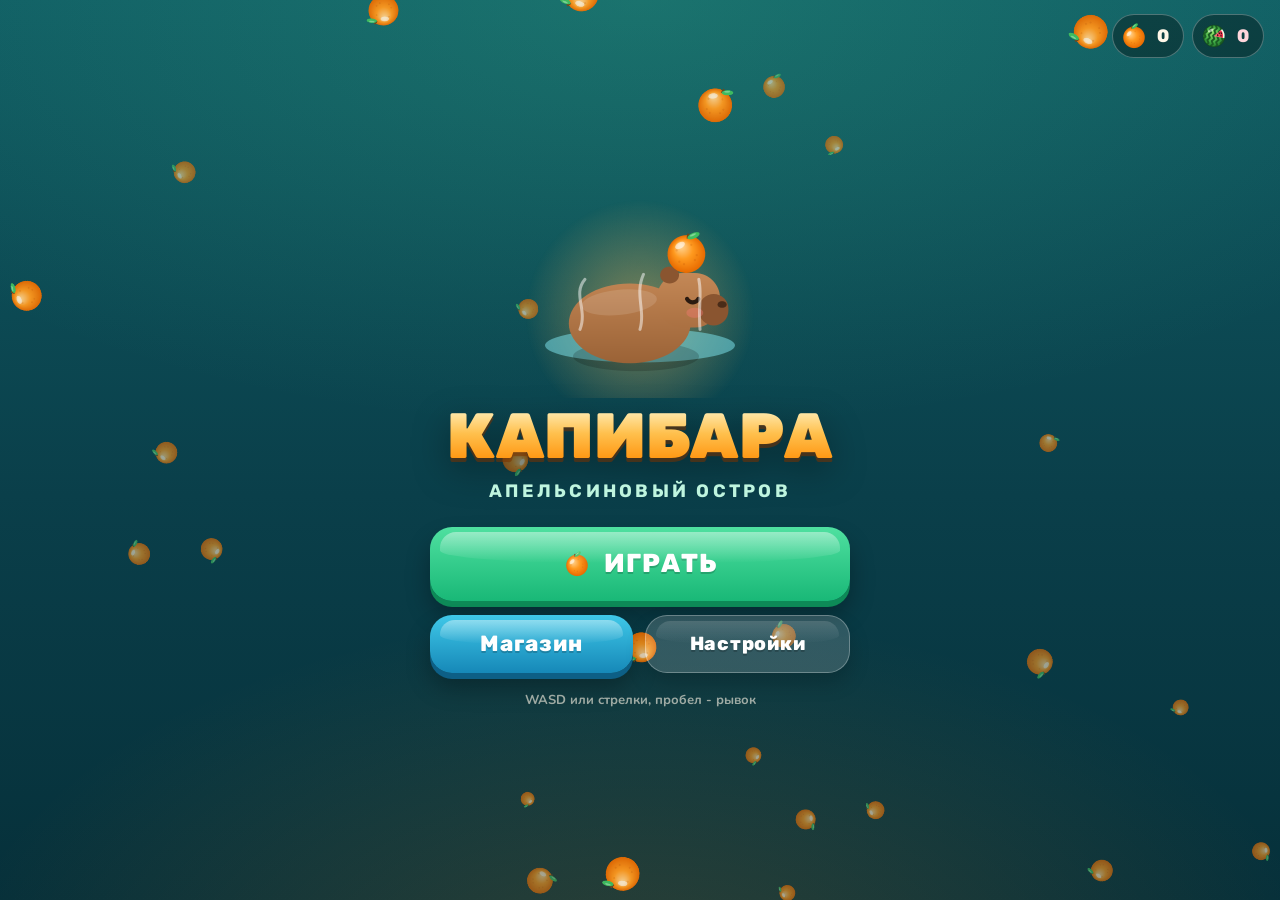
==== commit 0dde8255: "Обучение, неподвижный джойстик, сундуки с ключами на золотых уровнях, новая карта и иконки цен Co-Au" ====
--- a/index.html
+++ b/index.html
@@ -221,7 +221,11 @@
 .toast.show { opacity: 1; transform: translateX(-50%) translateY(-8px); }
 
 /* Джойстик и рывок */
-#joy { position: absolute; width: 140px; height: 140px; margin: -70px 0 0 -70px; border-radius: 50%; background: radial-gradient(circle, rgba(255, 255, 255, 0.10), rgba(255, 255, 255, 0.04)); border: 2px solid rgba(255, 255, 255, 0.35); pointer-events: none; z-index: 6; }
+#joy { position: absolute; left: calc(env(safe-area-inset-left, 0px) + 22px); bottom: calc(env(safe-area-inset-bottom, 0px) + 28px); width: 150px; height: 150px; border-radius: 50%; background: radial-gradient(circle, rgba(255, 255, 255, 0.16), rgba(6, 40, 46, 0.35) 70%); border: 3px solid rgba(255, 255, 255, 0.45); box-shadow: 0 10px 24px rgba(0, 0, 0, 0.25), inset 0 0 0 10px rgba(255, 255, 255, 0.05); pointer-events: none; z-index: 6; transition: border-color 0.15s; }
+#joy::before { content: ""; position: absolute; inset: 14px; border-radius: 50%; border: 2px dashed rgba(255, 255, 255, 0.22); }
+#joy.active { border-color: rgba(255, 220, 160, 0.9); }
+#joy-knob { transition: transform 0.06s linear; }
+#joy:not(.active) #joy-knob { transition: transform 0.18s ease-out; }
 #joy-knob { position: absolute; left: 50%; top: 50%; width: 62px; height: 62px; margin: -31px 0 0 -31px; border-radius: 50%; background: radial-gradient(circle at 40% 35%, #fff, #ffd9a6 60%, #ffb35c); box-shadow: 0 6px 14px rgba(0, 0, 0, 0.35); }
 #joy-hint { position: absolute; left: 18%; bottom: calc(env(safe-area-inset-bottom, 0px) + 70px); width: 120px; height: 120px; margin-left: -60px; border-radius: 50%; border: 2px dashed rgba(255, 255, 255, 0.25); pointer-events: none; z-index: 4; display: flex; align-items: center; justify-content: center; font: 800 12px/1.2 var(--font-display); color: rgba(255, 255, 255, 0.55); text-align: center; }
 #dash {
@@ -498,6 +502,61 @@
 .buy span { line-height: 1; }
 .upg-row .buy canvas, .card .buy canvas { width: 22px; height: 22px; flex: none; display: block; background: none; border-radius: 0; }
 .card .buy { min-height: 40px; }
+/* Обучение */
+.coach { position: absolute; left: 50%; top: calc(env(safe-area-inset-top, 0px) + 182px); transform: translateX(-50%); width: min(340px, calc(100vw - 32px)); box-sizing: border-box; pointer-events: auto; z-index: 7;
+  background: linear-gradient(180deg, var(--cream), var(--cream-2)); color: var(--ink); border-radius: 20px; padding: 12px 14px 14px; box-shadow: 0 14px 30px rgba(0, 0, 0, 0.35), inset 0 2px 0 #fff; border: 2px solid #ffd27a; }
+.coach.in { animation: coachIn 0.35s cubic-bezier(.2, 1.4, .4, 1); }
+@keyframes coachIn { from { transform: translateX(-50%) translateY(-14px) scale(0.92); opacity: 0; } to { transform: translateX(-50%); opacity: 1; } }
+.coach-top { display: flex; align-items: center; justify-content: space-between; margin-bottom: 6px; }
+.coach-step { font: 900 12px/1 var(--font-display); color: #fff; background: linear-gradient(90deg, #ffbb4d, var(--orange-deep)); padding: 5px 10px; border-radius: 999px; letter-spacing: 0.04em; }
+.coach-skip { border: 0; background: none; font: 800 13px/1 var(--font-body); color: var(--ink-soft); cursor: pointer; padding: 6px; }
+.coach-text { font: 800 16px/1.35 var(--font-body); }
+.coach-ok { margin-top: 10px; width: 100%; border: 0; cursor: pointer; border-radius: 14px; padding: 11px; font: 800 16px/1 var(--font-display); color: #fff; background: linear-gradient(180deg, var(--mint-1), var(--mint-2)); box-shadow: 0 4px 0 #0d8a57; }
+.tut-glow { animation: tutGlow 1.1s ease-in-out infinite !important; }
+@keyframes tutGlow { 0%, 100% { box-shadow: 0 0 0 0 rgba(255, 210, 63, 0.9), 0 10px 24px rgba(0, 0, 0, 0.25); } 50% { box-shadow: 0 0 0 16px rgba(255, 210, 63, 0), 0 10px 24px rgba(0, 0, 0, 0.25); } }
+.setting-btn { width: 100%; border: 0; cursor: pointer; text-align: left; }
+.setting-btn span { color: var(--teal-2); font-size: 22px; }
+/* Карта: новый вид */
+#map { background: radial-gradient(120% 60% at 50% 0%, #1b8a8f 0%, #0f5f6b 45%, #08343f 100%); }
+.map-head { padding-bottom: 8px; }
+.map-title { flex: 1; min-width: 0; display: flex; flex-direction: column; gap: 3px; }
+.map-title h2 { flex: none; font-size: 26px; }
+#map-sub { font: 800 13px/1 var(--font-display); color: #ffe2a8; letter-spacing: 0.02em; }
+.map-tabs { background: rgba(0, 0, 0, 0.3); border: 1px solid rgba(255, 255, 255, 0.12); }
+.map-tab { display: flex; align-items: center; justify-content: center; gap: 6px; }
+.tab-ico { font-size: 15px; }
+.world-head { width: min(380px, 90%); padding: 8px 12px 8px 8px; gap: 10px; border-radius: 20px; border: 2px solid color-mix(in srgb, var(--tc) 70%, white); background: linear-gradient(100deg, color-mix(in srgb, var(--tc) 55%, #062a33) 0%, rgba(6, 40, 46, 0.92) 75%); box-shadow: 0 10px 22px rgba(0, 0, 0, 0.3), inset 0 1px 0 rgba(255, 255, 255, 0.25); }
+.world-head .wh-ico { width: 54px; height: 45px; flex: none; filter: drop-shadow(0 4px 6px rgba(0, 0, 0, 0.3)); }
+.wh-mid { flex: 1; min-width: 0; display: flex; flex-direction: column; gap: 6px; }
+.world-head b { font-size: 16px; white-space: nowrap; overflow: hidden; text-overflow: ellipsis; text-shadow: 0 2px 0 rgba(0, 0, 0, 0.25); }
+.wh-bar { height: 7px; border-radius: 4px; background: rgba(0, 0, 0, 0.35); overflow: hidden; }
+.wh-bar i { display: block; height: 100%; border-radius: 4px; background: linear-gradient(90deg, #ffe066, #ff9a1f); }
+.world-head span { font-size: 14px; }
+.world-head .wh-lock { background: rgba(0, 0, 0, 0.35); padding: 5px 9px 5px 5px; border-radius: 999px; color: #fff; }
+.world-head.quest-head { border-color: #e49ad8; }
+.node.small { width: 128px; margin-left: -64px; }
+.node.small canvas { position: relative; z-index: 1; }
+.node-pad { position: absolute; top: 46px; left: 50%; width: 112px; height: 36px; margin-left: -56px; border-radius: 50%; background: radial-gradient(closest-side, color-mix(in srgb, var(--tc) 55%, transparent), transparent); }
+.node.locked .node-pad { background: radial-gradient(closest-side, rgba(0, 0, 0, 0.35), transparent); }
+.node-name { background: rgba(4, 30, 36, 0.7); padding: 4px 9px; border-radius: 10px; font-size: 13px !important; max-width: 128px; }
+.node-stars { background: rgba(4, 30, 36, 0.6); padding: 3px 8px 4px; border-radius: 999px; font-size: 15px !important; }
+.node .node-num { z-index: 2; box-shadow: 0 3px 0 #b24f00, 0 0 0 3px rgba(255, 255, 255, 0.85); }
+.node.locked .node-num { box-shadow: 0 3px 0 #4c585d, 0 0 0 3px rgba(255, 255, 255, 0.4); }
+.node-lockbadge { position: absolute; top: 26px; left: 50%; margin-left: -19px; width: 38px; height: 38px; border-radius: 50%; z-index: 2; display: flex; align-items: center; justify-content: center; background: linear-gradient(180deg, #8a9aa1, #5b6b72); box-shadow: 0 4px 10px rgba(0, 0, 0, 0.35), 0 0 0 3px rgba(255, 255, 255, 0.5); }
+.node.current canvas { animation: bob 1.6s ease-in-out infinite; }
+.node.current .node-pad { animation: padPulse 1.6s ease-in-out infinite; }
+@keyframes padPulse { 50% { transform: scale(1.25); opacity: 0.6; } }
+.node-here { position: absolute; top: -34px; left: 50%; transform: translateX(-50%); display: flex; align-items: center; gap: 2px; padding: 2px 10px 2px 2px; border-radius: 999px; background: #fff; color: var(--orange-deep); font: 900 12px/1 var(--font-display); white-space: nowrap; box-shadow: 0 6px 14px rgba(0, 0, 0, 0.3); z-index: 3; animation: bob 1.6s ease-in-out infinite; }
+.node-here canvas { width: 36px !important; height: 30px !important; filter: none !important; animation: none !important; }
+.node-here::after { content: ""; position: absolute; bottom: -6px; left: 50%; margin-left: -6px; border: 6px solid transparent; border-top-color: #fff; border-bottom: 0; }
+/* HUD: три колонки, чтобы счетчик и таймер не налезали друг на друга */
+.hud-top { display: grid !important; grid-template-columns: minmax(0, 1fr) auto minmax(0, 1fr); align-items: start; }
+.hud-top > .stack:first-child { justify-self: start; }
+.hud-top > .right-stack { justify-self: end; }
+@media (max-width: 400px) { .pill { font-size: 20px; padding-right: 12px; } .pill canvas { width: 30px; height: 30px; } .pill.timer { font-size: 19px; padding: 9px 13px; } }
+.toast { white-space: normal !important; width: max-content; max-width: calc(100vw - 32px); text-align: center; font-size: 24px !important; line-height: 1.15 !important; }
+#hud .toast { z-index: 8; }
+#hud.questmode .toast { top: 47%; }
 /* Звезды итога */
 .stars-row { display: flex; gap: 6px; align-items: flex-end; margin: 2px 0 4px; }
 .stars-row canvas { width: 64px; height: 64px; }
@@ -534,6 +593,11 @@
       </div>
     </div>
     <div class="toast" id="toast"></div>
+    <div class="coach" id="coach" hidden>
+      <div class="coach-top"><span class="coach-step" id="coach-step">Обучение 1/6</span><button class="coach-skip" id="coach-skip">Пропустить</button></div>
+      <div class="coach-text" id="coach-text"></div>
+      <button class="coach-ok" id="coach-ok" hidden>Понятно ›</button>
+    </div>
   </div>
   <div id="joy-hint" hidden>Веди пальцем<br>здесь</div>
   <div id="joy" hidden><div id="joy-knob"></div></div>
@@ -558,12 +622,12 @@
   <section class="screen" id="map" hidden>
     <div class="map-head">
       <button class="icon-btn burger" id="map-menu" aria-label="Меню"><span></span><span></span><span></span></button>
-      <h2>Карта</h2>
+      <div class="map-title"><h2>Карта</h2><span id="map-sub"></span></div>
       <div class="wallets static"><div class="wallet"><canvas width="60" height="60" data-orange></canvas><span id="map-wallet">0</span></div><div class="wallet wallet-mel"><canvas width="60" height="60" data-melon></canvas><span id="map-mel">0</span></div></div>
     </div>
     <div class="map-tabs" role="tablist">
-      <button class="map-tab" role="tab" aria-selected="true" data-track="main">Приключение</button>
-      <button class="map-tab" role="tab" aria-selected="false" data-track="quest">Квесты <span class="new-dot" id="quest-dot"></span></button>
+      <button class="map-tab" role="tab" aria-selected="true" data-track="main"><span class="tab-ico">🧭</span>Приключение</button>
+      <button class="map-tab" role="tab" aria-selected="false" data-track="quest"><span class="tab-ico">📜</span>Квесты <span class="new-dot" id="quest-dot"></span></button>
     </div>
     <div class="map-scroll" id="map-scroll">
       <div class="map-track" id="map-track"><canvas id="map-path"></canvas></div>
@@ -617,6 +681,7 @@
         <div class="setting">Падающие апельсины<button class="toggle" id="t-fx" role="switch" aria-checked="true" aria-label="Падающие апельсины"></button></div>
         <div class="setting">Экономия батареи<button class="toggle" id="t-saver" role="switch" aria-checked="false" aria-label="Экономия батареи"></button></div>
         <div class="setting">Показывать сюжет снова<button class="toggle" id="t-story" role="switch" aria-checked="false" aria-label="Показывать сюжет снова"></button></div>
+        <button class="setting setting-btn" id="tut-again">Пройти обучение снова <span>›</span></button>
         <button class="danger-link" id="reset">Сбросить прогресс</button>
       </div>
     </div>
@@ -736,6 +801,7 @@
     }
     if (!save.qstars || typeof save.qstars !== "object") save.qstars = {};
     if (save.music === undefined) save.music = true;
+    if (s.tutDone === undefined) save.tutDone = !!(save.stars && save.stars[1]);
     if (save.voice === undefined) save.voice = true;
   }
 } catch (e) {}
@@ -1328,6 +1394,34 @@
   const key = "t" + themeId + o.kind + Math.round(o.h / 6);
   return sprite(key, w, h, w / 2, top, (g) => drawTree(g, { kind: o.kind, x: 0, y: 0, h: Math.round(o.h / 6) * 6, ph: 0 }, 0));
 }
+
+/* ---------- Иконки цены: долька апельсина и долька арбуза ---------- */
+function drawCitrusCoin(c, x, y, r) {
+  c.save(); c.translate(x, y);
+  c.fillStyle = "rgba(120,50,0,0.25)"; c.beginPath(); c.arc(0, r * 0.08, r, 0, TAU); c.fill();
+  const rim = c.createLinearGradient(0, -r, 0, r); rim.addColorStop(0, "#ffb347"); rim.addColorStop(1, "#ef7600");
+  c.fillStyle = rim; c.beginPath(); c.arc(0, 0, r, 0, TAU); c.fill();
+  c.fillStyle = "#fff3d9"; c.beginPath(); c.arc(0, 0, r * 0.84, 0, TAU); c.fill();
+  const fl = c.createRadialGradient(-r * 0.2, -r * 0.2, 1, 0, 0, r * 0.74); fl.addColorStop(0, "#ffd77a"); fl.addColorStop(1, "#ffa21f");
+  c.fillStyle = fl; c.beginPath(); c.arc(0, 0, r * 0.74, 0, TAU); c.fill();
+  c.strokeStyle = "#fff3d9"; c.lineWidth = Math.max(1, r * 0.09); c.lineCap = "round";
+  for (let i = 0; i < 8; i++) { const a = i / 8 * TAU + 0.2; c.beginPath(); c.moveTo(Math.cos(a) * r * 0.12, Math.sin(a) * r * 0.12); c.lineTo(Math.cos(a) * r * 0.72, Math.sin(a) * r * 0.72); c.stroke(); }
+  c.fillStyle = "#fff3d9"; c.beginPath(); c.arc(0, 0, r * 0.13, 0, TAU); c.fill();
+  c.fillStyle = "rgba(255,255,255,0.55)"; c.beginPath(); c.ellipse(-r * 0.38, -r * 0.45, r * 0.3, r * 0.13, -0.7, 0, TAU); c.fill();
+  c.restore();
+}
+function drawMelonCoin(c, x, y, r) {
+  c.save(); c.translate(x, y + r * 0.25);
+  c.fillStyle = "rgba(60,0,10,0.2)"; c.beginPath(); c.arc(0, r * 0.1, r, Math.PI, TAU); c.closePath(); c.fill();
+  c.fillStyle = "#2f8f38"; c.beginPath(); c.arc(0, 0, r, Math.PI, TAU); c.closePath(); c.fill();
+  c.fillStyle = "#c8f0b0"; c.beginPath(); c.arc(0, 0, r * 0.86, Math.PI, TAU); c.closePath(); c.fill();
+  const fl = c.createRadialGradient(0, 0, 1, 0, 0, r * 0.8); fl.addColorStop(0, "#ff7486"); fl.addColorStop(1, "#ff2d4b");
+  c.fillStyle = fl; c.beginPath(); c.arc(0, 0, r * 0.76, Math.PI, TAU); c.closePath(); c.fill();
+  c.fillStyle = "#2a1414";
+  for (const [a, d] of [[-2.5, 0.5], [-1.9, 0.45], [-1.2, 0.5], [-0.6, 0.45], [-1.57, 0.2]]) { c.beginPath(); c.ellipse(Math.cos(a) * r * d, Math.sin(a) * r * d, r * 0.06, r * 0.1, a + 1.57, 0, TAU); c.fill(); }
+  c.fillStyle = "rgba(255,255,255,0.4)"; c.beginPath(); c.ellipse(-r * 0.4, -r * 0.5, r * 0.18, r * 0.07, -0.5, 0, TAU); c.fill();
+  c.restore();
+}
 function drawCroc(c, x, y, s, t, dir, open) {
   c.save(); c.translate(x, y); c.scale(dir * s, s);
   c.fillStyle = "rgba(0,0,0,0.18)"; c.beginPath(); c.ellipse(0, 12, 40, 7, 0, 0, TAU); c.fill();
@@ -1430,29 +1524,29 @@
 // в каждом мире по 3 уровня; пороги звезд подобраны по прогону автоигрока
 const LEVELS = [
   { w: 1, name: "Солнечный пляж", type: "collect", goal: 40, s2: 75, s3: 105, time: 90, crocs: 2, chase: 90 },
-  { w: 1, name: "Золотые дюны", type: "gold", goal: 6, s2: 110, s3: 160, time: 95, crocs: 2, chase: 92 },
+  { w: 1, name: "Золотые дюны", type: "gold", goal: 8, chests: 3, s2: 130, s3: 165, time: 120, crocs: 2, chase: 92 },
   { w: 1, name: "Пиратская бухта", type: "collect", goal: 55, s2: 95, s3: 125, time: 100, crocs: 3, chase: 95 },
   { w: 2, name: "Дикие джунгли", type: "rescue", goal: 3, s2: 60, s3: 95, time: 100, crocs: 3, chase: 95 },
-  { w: 2, name: "Цветочная поляна", type: "gold", goal: 8, s2: 120, s3: 175, time: 105, crocs: 4, chase: 98 },
+  { w: 2, name: "Цветочная поляна", type: "gold", goal: 8, chests: 3, s2: 150, s3: 190, time: 125, crocs: 4, chase: 98 },
   { w: 2, name: "Древний храм", type: "rescue", goal: 4, s2: 65, s3: 105, time: 110, crocs: 4, chase: 100 },
   { w: 3, name: "Огненный вулкан", type: "collect", goal: 60, s2: 100, s3: 130, time: 110, crocs: 3, chase: 100 },
-  { w: 3, name: "Лавовые реки", type: "gold", goal: 9, s2: 135, s3: 195, time: 110, crocs: 3, chase: 102, lava: 11 },
+  { w: 3, name: "Лавовые реки", type: "gold", goal: 11, chests: 4, s2: 150, s3: 195, time: 140, crocs: 3, chase: 102, lava: 11 },
   { w: 3, name: "Логово Генерала", type: "boss", boss: GENERAL, goal: 70, s2: 40, s3: 70, time: 130, crocs: 1, chase: 100 },
   { w: 4, name: "Туманное болото", type: "collect", goal: 65, s2: 105, s3: 140, time: 110, crocs: 5, chase: 102 },
   { w: 4, name: "Гнилые мостки", type: "rescue", goal: 5, s2: 75, s3: 120, time: 120, crocs: 5, chase: 104 },
   { w: 4, name: "Черная трясина", type: "collect", goal: 70, s2: 110, s3: 145, time: 120, crocs: 6, chase: 105, puddles: 13 },
   { w: 5, name: "Ледяной берег", type: "collect", goal: 65, s2: 105, s3: 140, time: 110, crocs: 4, chase: 100 },
-  { w: 5, name: "Снежная метель", type: "gold", goal: 9, s2: 140, s3: 200, time: 115, crocs: 5, chase: 102 },
+  { w: 5, name: "Снежная метель", type: "gold", goal: 11, chests: 4, s2: 165, s3: 210, time: 140, crocs: 5, chase: 102 },
   { w: 5, name: "Ледяная пещера", type: "rescue", goal: 5, s2: 80, s3: 125, time: 120, crocs: 5, chase: 104 },
   { w: 6, name: "Ворота замка", type: "collect", goal: 70, s2: 110, s3: 145, time: 110, crocs: 4, chase: 105 },
-  { w: 6, name: "Сокровищница", type: "gold", goal: 11, s2: 160, s3: 220, time: 115, crocs: 4, chase: 106 },
+  { w: 6, name: "Сокровищница", type: "gold", goal: 11, chests: 4, s2: 180, s3: 225, time: 135, crocs: 4, chase: 106 },
   { w: 6, name: "Тронный зал", type: "boss", boss: KING, goal: 110, s2: 50, s3: 85, time: 150, crocs: 2, chase: 100 },
 ];
 LEVELS.forEach((L, i) => {
   L.id = i + 1; L.crocs = Math.round(L.crocs * 1.5); L.melons = Math.round((L.type === "boss" ? 10 : clamp(5 + Math.round(i * 0.8), 5, 20)) * 1.4); L.theme = WORLDS[L.w - 1].theme; L.bonus = 30 + L.id * 10 + (L.type === "boss" ? 150 : 0);
   if (L.type === "boss") L.goal = L.boss.hp;
   L.desc = L.type === "collect" ? "Собери " + L.goal + " апельсинов." + (L.lava ? " Обходи лаву!" : L.puddles ? " В грязи лапы вязнут!" : "")
-    : L.type === "gold" ? "Найди " + L.goal + " золотых апельсинов. Они блестят!" + (L.lava ? " Лавы тут очень много." : "")
+    : L.type === "gold" ? "Золото заперто в " + L.chests + " сундуках. Найди ключ того же цвета и отнеси к сундуку. Нести можно только один ключ, а при укусе он выпадет! Нужно " + L.goal + " золотых." + (L.lava ? " И много лавы." : "")
     : L.type === "rescue" ? "Спаси " + L.goal + " капибарят: подбеги к клетке, и она откроется. Розовые стрелки покажут путь."
     : "Победи: " + L.boss.name + "! Собирай апельсины, рядом с боссом Капа бросает их сама. Уворачивайся от рывков.";
 });
@@ -1462,7 +1556,7 @@
 function starHint(L) {
   if (L.type === "collect") return ["★ " + L.goal, "★★ " + L.s2, "★★★ " + L.s3 + " апельсинов"];
   if (L.type === "rescue") return ["★ спасти всех", "★★ +" + L.s2, "★★★ +" + L.s3 + " апельсинов"];
-  if (L.type === "gold") return ["★ " + L.goal + " золотых", "★★ +" + L.s2, "★★★ +" + L.s3 + " апельсинов"];
+  if (L.type === "gold") return ["★ " + L.goal + " золотых", "★★ " + L.s2, "★★★ " + L.s3 + " очков"];
   return ["★ победить", "★★ за " + (L.time - L.s2) + " с", "★★★ за " + (L.time - L.s3) + " с"];
 }
 
@@ -1484,8 +1578,10 @@
     ["parrot", "Начни с Пляжа: крокодилы растеряли там часть добычи. Собери 40 апельсинов!"],
   ],
   intro2: [
-    ["parrot", "Смотри, в дюнах что-то блестит! Это золотые апельсины, самые ценные."],
-    ["parrot", "Найди их! Каждый стоит десяти обычных."],
+    ["parrot", "Смотри, в дюнах стоят сундуки с золотыми апельсинами! Каждый стоит десяти обычных."],
+    ["parrot", "Сундук открывает только ключ того же цвета. Ключи раскиданы по острову, а цветная стрелка подскажет, куда нести."],
+    ["capy", "Нести можно только один ключ? Значит, надо продумать маршрут!"],
+    ["parrot", "Да, и берегись крокодилов: при укусе ключ выпадет!"],
   ],
   outro3: [
     ["parrot", "Отлично, Капа! Пляж свободен!"],
@@ -1859,7 +1955,7 @@
     p: { x: START.x, y: START.y, vx: 0, vy: 0, dir: 1, dash: 0, dashCd: 0, inv: 3, sitT: 0, sitting: false, anim: 0 },
     fruits: [], crocs: [], fx: [], relax: 0, springCd: 0, cam: { x: START.x, y: START.y },
     cages: [], babies: [], freed: 0, golds: 0, shake: 0, fly: [], rainT: 2, mel: 0, treeT: 1.5, trail: [], trailT: 0, dustT: 0, zoom: 1, boss: null, shots: [], ammo: 0, throwCd: 0, goalDone: false,
-    melCount: 0, goldCount: 0, dashes: 0, treeCount: 0, relaxed: 0, noBiteT: 0, bestNoBite: 0, bites: 0, quests: null,
+    chests: [], keys: [], carry: null, hintT: 0, melCount: 0, goldCount: 0, dashes: 0, treeCount: 0, relaxed: 0, noBiteT: 0, bestNoBite: 0, bites: 0, quests: null,
   };
   if (LV.quest) G.quests = LV.quests.map((q) => Object.assign({}, q, { prog: 0, done: false }));
   for (let i = 0; i < 85; i++) spawnFruit();
@@ -1877,27 +1973,41 @@
       i++; G.cages.push({ x: p.x, y: p.y, freed: false });
     }
   }
+  if (LV.chests) {
+    const cols = KEY_COLORS.slice(0, LV.chests);
+    for (const col of cols) {
+      let cp = null, kp = null;
+      for (let k = 0; k < 200 && !cp; k++) { const p = freeSpot(60, 540); if (p && Math.hypot(p.x - START.x, p.y - START.y) > 300 && G.chests.every((c2) => Math.hypot(c2.x - p.x, c2.y - p.y) > 380)) cp = p; }
+      if (!cp) cp = freeSpot(40, 540) || { x: START.x + 200, y: START.y };
+      for (let k = 0; k < 200 && !kp; k++) { const p = freeSpot(40, 560); if (p && Math.hypot(p.x - cp.x, p.y - cp.y) > (k < 120 ? 560 : 380) && Math.hypot(p.x - START.x, p.y - START.y) > 180) kp = p; }
+      if (!kp) kp = freeSpot(30, 560) || { x: START.x - 200, y: START.y };
+      G.chests.push({ x: cp.x, y: cp.y, col, open: false, t: 0 });
+      G.keys.push({ x: kp.x, y: kp.y, col, taken: false, ph: rand(0, 6) });
+    }
+  }
   const bs = LV.type === "boss" ? (function () { for (let k = 0; k < 60; k++) { const p = freeSpot(60, 520); if (p && Math.hypot(p.x - START.x, p.y - START.y) > 420) return p; } return { x: CX, y: CY - 260 }; })() : null;
   if (LV.type === "boss") G.boss = { cfg: LV.boss, x: bs.x, y: bs.y, hp: LV.goal, max: LV.goal, state: "walk", st: 3, vx: 0, vy: 0, dir: -1, flash: 0, cdx: 0, cdy: 0, open: 0 };
   showScreen(null);
   $("hud").hidden = false;
   $("dash").hidden = !isTouch;
-  $("joy-hint").hidden = !isTouch;
+  $("joy-hint").hidden = true; $("joy").hidden = !isTouch; joyCenter = null;
   $("relax").hidden = true;
   $("bossbar").hidden = LV.type !== "boss";
-  $("goal").hidden = !!LV.quest; $("quests").hidden = !LV.quest;
+  $("goal").hidden = !!LV.quest; $("quests").hidden = !LV.quest; $("hud").classList.toggle("questmode", !!LV.quest);
   if (LV.quest) renderQuestPanel(true);
   if (LV.boss) $("boss-name").textContent = LV.boss.name;
   playMusic(LV.type === "boss" ? "boss" : "game");
   paintGoalIcon();
   updateHud(true);
   toast(LV.name);
+  $("coach").hidden = true;
+  if (LV.id === 1 && !LV.quest && !save.tutDone) tutStart();
 }
 function spawnFruit(x, y, kind) {
   const p = (x !== undefined) ? { x, y } : freeSpot(26, 600);
   if (!p) return;
   const roll = Math.random();
-  const gp = LV.type === "gold" ? 0.15 : (G.quests && G.quests.some((q) => q.type === "gold")) ? 0.09 : 0.05;
+  const gp = LV.type === "gold" ? 0.015 : (G.quests && G.quests.some((q) => q.type === "gold")) ? 0.09 : 0.05;
   kind = kind || (roll < gp ? "gold" : "orange");
   G.fruits.push({ x: p.x, y: p.y, kind, ph: rand(0, TAU), vx: 0, vy: 0, life: x !== undefined ? 12 : 0 });
 }
@@ -1913,25 +2023,30 @@
   if (e.code === "Escape" && G && G.running) togglePause();
 });
 addEventListener("keyup", (e) => { keys[e.code] = false; });
+// джойстик стоит на одном месте; палец в левой части экрана задает направление от его центра
 const joy = { id: null, ox: 0, oy: 0, dx: 0, dy: 0 };
+let joyCenter = null;
+function getJoyCenter() { if (!joyCenter) { const r = $("joy").getBoundingClientRect(); joyCenter = { x: r.left + r.width / 2, y: r.top + r.height / 2 }; } return joyCenter; }
+addEventListener("resize", () => { joyCenter = null; });
+function joyMove(x, y) {
+  const c0 = getJoyCenter(); let dx = x - c0.x, dy = y - c0.y;
+  const d = Math.hypot(dx, dy), max = 55;
+  if (d > max) { dx = dx / d * max; dy = dy / d * max; }
+  joy.dx = d < 6 ? 0 : dx / max; joy.dy = d < 6 ? 0 : dy / max;
+  $("joy-knob").style.transform = `translate(${dx}px, ${dy}px)`;
+}
 cv.addEventListener("pointerdown", (e) => {
   if (!G || !G.running || G.paused) return;
   if (e.pointerType === "mouse") return;
   if (e.clientX > innerWidth * 0.6) return;
-  joy.id = e.pointerId; joy.ox = e.clientX; joy.oy = e.clientY; joy.dx = 0; joy.dy = 0;
-  const j = $("joy"); j.style.left = e.clientX + "px"; j.style.top = e.clientY + "px"; j.hidden = false;
-  $("joy-hint").hidden = true;
+  joy.id = e.pointerId; $("joy").classList.add("active"); joyMove(e.clientX, e.clientY);
   cv.setPointerCapture(e.pointerId);
 });
 cv.addEventListener("pointermove", (e) => {
   if (e.pointerId !== joy.id) return;
-  let dx = e.clientX - joy.ox, dy = e.clientY - joy.oy;
-  const d = Math.hypot(dx, dy), max = 55;
-  if (d > max) { dx = dx / d * max; dy = dy / d * max; }
-  joy.dx = dx / max; joy.dy = dy / max;
-  $("joy-knob").style.transform = `translate(${dx}px, ${dy}px)`;
+  joyMove(e.clientX, e.clientY);
 });
-const endJoy = (e) => { if (e.pointerId !== joy.id) return; joy.id = null; joy.dx = joy.dy = 0; $("joy").hidden = true; $("joy-knob").style.transform = ""; };
+const endJoy = (e) => { if (e.pointerId !== joy.id) return; joy.id = null; joy.dx = joy.dy = 0; $("joy").classList.remove("active"); $("joy-knob").style.transform = ""; };
 cv.addEventListener("pointerup", endJoy); cv.addEventListener("pointercancel", endJoy);
 $("dash").addEventListener("pointerdown", (e) => { e.preventDefault(); tryDash(); });
 function tryDash() {
@@ -1957,6 +2072,7 @@
   p.vx = kx / kd * 520; p.vy = ky / kd * 520;
   G.shake = 0.35; G.noBiteT = 0; G.bites++;
   if (lose > 0) toast((label || "Ай!") + " -" + lose);
+  if (G.carry) { const k = G.carry, nx = p.x - kx / kd * 60, ny = p.y - ky / kd * 60, ok = onIsland(nx, ny, 70) && !ponds.some((pd) => Math.hypot(pd.x - nx, pd.y - ny) < pd.r + 20); k.taken = false; k.x = ok ? nx : p.x; k.y = ok ? ny : p.y; G.carry = null; toast("Ай! Ключ выпал!"); }
 }
 function calcStars() {
   if (LV.quest) return G.quests.filter((q) => q.done).length;
@@ -1970,7 +2086,8 @@
 function update(dt) {
   const p = G.p;
   if (G.ending > 0) { G.ending -= dt; if (G.ending <= 0) { endRound(); return; } }
-  else { G.t -= dt; if (G.t <= 0) { G.t = 0; endRound(); return; } }
+  else if (!G.tut) { G.t -= dt; if (G.t <= 0) { G.t = 0; endRound(); return; } }
+  if (G.tut) tutTick();
   if (G.relax > 0) G.relax = Math.max(0, G.relax - dt);
   G.noBiteT += dt; if (G.noBiteT > G.bestNoBite) G.bestNoBite = G.noBiteT;
   if (G.quests) questTick();
@@ -2057,6 +2174,25 @@
       bumpCount();
     }
   }
+  // ключи и сундуки
+  G.hintT = Math.max(0, G.hintT - dt);
+  for (const k of G.keys) {
+    if (k.taken) continue; k.ph += dt;
+    if (Math.hypot(p.x - k.x, p.y - k.y) < 42) {
+      if (!G.carry) { k.taken = true; G.carry = k; sfx.free(); toast("Ключ! Неси к сундуку того же цвета"); }
+      else if (!G.hintT) { G.hintT = 2.5; toast("Сначала отнеси ключ, который несешь"); }
+    }
+  }
+  for (const ch of G.chests) {
+    if (ch.open) { ch.t += dt; continue; }
+    if (Math.hypot(p.x - ch.x, p.y - ch.y) < 56) {
+      if (G.carry && G.carry.col === ch.col) {
+        ch.open = true; G.carry = null; sfx.buy(); G.shake = Math.max(G.shake, 0.12); toast("Сундук открыт!");
+        for (let j = 0; j < 3; j++) { const a2 = -Math.PI / 2 + (j - 1) * 0.9; G.fruits.push({ x: ch.x, y: ch.y - 10, kind: "gold", ph: 0, vx: Math.cos(a2) * 260, vy: Math.sin(a2) * 200 + 140, life: 0 }); }
+        for (let j = 0; j < 14; j++) G.fx.push({ type: "spark", x: ch.x, y: ch.y - 20, vx: rand(-160, 160), vy: rand(-220, -40), life: 0.6, color: "#ffd23f" });
+      } else if (!G.hintT) { G.hintT = 2.5; toast(G.carry ? "Этот сундук открывает другой ключ" : "Нужен ключ такого же цвета"); }
+    }
+  }
   // клетки и капибарята
   for (const cg of G.cages) {
     if (cg.freed) continue;
@@ -2078,7 +2214,7 @@
   for (const c of G.crocs) {
     c.think -= dt; c.open = Math.max(0, c.open - dt);
     const pd = Math.hypot(p.x - c.x, p.y - c.y);
-    const chase = pd < 230 && !p.sitting && p.inv <= 0;
+    const chase = pd < 230 && !p.sitting && p.inv <= 0 && !G.tut;
     if (chase) { c.tx = p.x; c.ty = p.y; }
     else if (c.think <= 0) { const s = freeSpot(30, 600); if (s) { c.tx = s.x; c.ty = s.y; } c.think = rand(2, 5); }
     const ddx = c.tx - c.x, ddy = c.ty - c.y, dd = Math.hypot(ddx, ddy);
@@ -2090,7 +2226,7 @@
     if (!onIsland(c.x, c.y, 60)) { c.x -= c.vx * dt * 2; c.y -= c.vy * dt * 2; c.think = 0; }
     if (inMountBand(c.x, c.y, 24)) { const aa = Math.atan2(c.y - MOUNT.y, c.x - MOUNT.x); c.x = MOUNT.x + Math.cos(aa) * (MOUNT.rOut + 24); c.y = MOUNT.y + Math.sin(aa) * (MOUNT.rOut + 24); c.think = 0; }
     if (Math.hypot(c.x - SPRING.x, c.y - SPRING.y) < SPRING.r + 40) { const aa = Math.atan2(c.y - SPRING.y, c.x - SPRING.x); c.x = SPRING.x + Math.cos(aa) * (SPRING.r + 40); c.y = SPRING.y + Math.sin(aa) * (SPRING.r + 40); }
-    if (pd < 42 && p.inv <= 0 && !p.sitting) { c.open = 0.5; hurt(c.x, c.y); }
+    if (pd < 42 && p.inv <= 0 && !p.sitting && !G.tut) { c.open = 0.5; hurt(c.x, c.y); }
   }
   // босс
   const B = G.boss;
@@ -2231,6 +2367,8 @@
   for (const d of decor) if (vis(d.x, d.y, 40, 30, 40)) list.push({ y: d.y, d });
   for (const cr of G.crocs) if (vis(cr.x, cr.y, 70, 30, 40)) list.push({ y: cr.y, cr });
   for (const cg of G.cages) if (!cg.freed && vis(cg.x, cg.y, 50, 30, 70)) list.push({ y: cg.y, cg });
+  for (const ch of G.chests) if (vis(ch.x, ch.y, 60, 30, 80)) list.push({ y: ch.y, ch });
+  for (const k of G.keys) if (!k.taken && vis(k.x, k.y, 40, 30, 60)) list.push({ y: k.y, key: k });
   for (const b of G.babies) list.push({ y: b.y, b });
   if (G.boss && G.boss.hp > 0) list.push({ y: G.boss.y, boss: true });
   list.push({ y: G.p.y, p: true });
@@ -2281,6 +2419,12 @@
       }), d.x, d.y);
     } else if (it.cr) {
       const cr = it.cr; drawCroc(c, cr.x, cr.y, 1.1, t + cr.x, cr.dir, cr.open > 0 || Math.sin(t * 3 + cr.y) > 0.85);
+    } else if (it.ch) {
+      drawChest(c, it.ch, t);
+    } else if (it.key) {
+      const k = it.key; c.fillStyle = "rgba(0,0,0,0.18)"; c.beginPath(); c.ellipse(k.x, k.y + 10, 14, 5, 0, 0, TAU); c.fill();
+      c.fillStyle = "rgba(255,255,255," + (0.25 + Math.sin(t * 4 + k.ph) * 0.15) + ")"; c.beginPath(); c.arc(k.x, k.y - 12, 24, 0, TAU); c.fill();
+      drawKey(c, k.x, k.y - 12 + Math.sin(t * 3 + k.ph) * 4, 1, k.col.c, Math.sin(t * 2 + k.ph) * 0.25);
     } else if (it.cg) {
       drawCage(c, it.cg.x, it.cg.y, t);
     } else if (it.b) {
@@ -2304,6 +2448,7 @@
       if (p.sitting) { c.fillStyle = "rgba(120,220,230,0.6)"; c.beginPath(); c.ellipse(p.x, p.y + 12, 34, 9, 0, 0, TAU); c.fill(); }
       c.strokeStyle = "rgba(255,255,255,0.7)"; c.lineWidth = 3; c.beginPath(); c.ellipse(p.x, p.y + 12, 26, 9, 0, 0, TAU); c.stroke();
       drawCapy(c, p.x, p.y, 1, { t: p.anim, moving, dir: p.dir, hat: save.hat, sit: p.sitting, skin: save.skin });
+      if (G.carry) drawKey(c, p.x, p.y - 64 + Math.sin(t * 5) * 3, 0.9, G.carry.col.c, 0);
     }
   }
   const shotSpr = orangeSpr(9, "");
@@ -2317,8 +2462,22 @@
     else if (e.type === "heart") { c.fillStyle = "#ff7aa8"; c.font = "18px sans-serif"; c.textAlign = "center"; c.fillText("♥", e.x, e.y); }
   }
   c.globalAlpha = 1;
-  // стрелки к клеткам за краем экрана
+  // стрелки к клеткам за краем экрана и к цели обучения
   const halfW = hw - 30, halfH = hh - 40;
+  // ключ в лапах: стрелка к сундуку того же цвета
+  if (G.carry) { const tg = G.chests.find((ch) => !ch.open && ch.col === G.carry.col); if (tg) edgeArrow(c, tg.x, tg.y, G.carry.col.c, halfW, halfH); }
+  const tp = G.tut && TUT[G.tut.step] && TUT[G.tut.step].point ? TUT[G.tut.step].point() : null;
+  if (tp) {
+    const bob = Math.sin(t * 6) * 8;
+    c.fillStyle = "#ffd23f"; c.strokeStyle = "#fff"; c.lineWidth = 4;
+    c.beginPath(); c.moveTo(tp.x, tp.y - 70 + bob); c.lineTo(tp.x - 20, tp.y - 100 + bob); c.lineTo(tp.x - 8, tp.y - 100 + bob); c.lineTo(tp.x - 8, tp.y - 128 + bob); c.lineTo(tp.x + 8, tp.y - 128 + bob); c.lineTo(tp.x + 8, tp.y - 100 + bob); c.lineTo(tp.x + 20, tp.y - 100 + bob); c.closePath(); c.fill(); c.stroke();
+    const ax = tp.x - G.cam.x, ay = tp.y - G.cam.y;
+    if (Math.abs(ax) > halfW || Math.abs(ay) > halfH) {
+      const sc = Math.min(halfW / Math.abs(ax || 1), halfH / Math.abs(ay || 1));
+      c.save(); c.translate(G.cam.x + ax * sc, G.cam.y + ay * sc); c.rotate(Math.atan2(ay, ax));
+      c.fillStyle = "#ffd23f"; c.beginPath(); c.moveTo(20, 0); c.lineTo(-12, -15); c.lineTo(-5, 0); c.lineTo(-12, 15); c.closePath(); c.fill(); c.stroke(); c.restore();
+    }
+  }
   for (const cg of G.cages) {
     if (cg.freed) continue;
     const ax = cg.x - G.cam.x, ay = cg.y - G.cam.y;
@@ -2361,8 +2520,47 @@
   dot(SPRING.x, SPRING.y, 7, "#7fe6ee", true);
   for (const c of G.crocs) dot(c.x, c.y, 6, "#2f7a37");
   for (const cg of G.cages) if (!cg.freed) dot(cg.x, cg.y, 8 + Math.sin(t * 6) * 2, "#ff7aa8", true);
+  for (const ch of G.chests) if (!ch.open) { mc.fillStyle = ch.col.c; mc.strokeStyle = "#fff"; mc.lineWidth = 3; mc.fillRect(ch.x * k - 8, ch.y * k - 7, 16, 14); mc.strokeRect(ch.x * k - 8, ch.y * k - 7, 16, 14); }
+  for (const kk of G.keys) if (!kk.taken) dot(kk.x, kk.y, 6, kk.col.c, true);
   if (G.boss && G.boss.hp > 0) dot(G.boss.x, G.boss.y, 11, "#e5484d", true);
   dot(G.p.x, G.p.y, 9, "#ffffff"); dot(G.p.x, G.p.y, 6, "#f07500");
+}
+
+const KEY_COLORS = [{ id: "red", c: "#e5484d" }, { id: "blue", c: "#3f8ae0" }, { id: "purple", c: "#a35ee0" }, { id: "green", c: "#22b866" }];
+function edgeArrow(c, x, y, col, halfW, halfH) {
+  const ax = x - G.cam.x, ay = y - G.cam.y;
+  if (Math.abs(ax) < halfW && Math.abs(ay) < halfH) return;
+  const sc = Math.min(halfW / Math.abs(ax || 1), halfH / Math.abs(ay || 1));
+  c.save(); c.translate(G.cam.x + ax * sc, G.cam.y + ay * sc); c.rotate(Math.atan2(ay, ax));
+  c.fillStyle = col; c.strokeStyle = "#fff"; c.lineWidth = 3;
+  c.beginPath(); c.moveTo(18, 0); c.lineTo(-11, -14); c.lineTo(-4, 0); c.lineTo(-11, 14); c.closePath(); c.fill(); c.stroke(); c.restore();
+}
+function drawKey(c, x, y, s, col, rot) {
+  c.save(); c.translate(x, y); c.rotate(rot || 0); c.scale(s, s);
+  c.strokeStyle = "rgba(0,0,0,0.25)"; c.lineWidth = 3;
+  c.fillStyle = col; c.beginPath(); c.arc(-9, 0, 9, 0, TAU); c.fill(); c.stroke();
+  c.fillStyle = "#fff8e6"; c.beginPath(); c.arc(-9, 0, 4, 0, TAU); c.fill();
+  c.fillStyle = col; rr(c, -1, -3, 20, 6, 3); c.fill(); c.stroke();
+  c.fillRect(12, 2, 4, 6); c.fillRect(6, 2, 4, 5);
+  c.fillStyle = "rgba(255,255,255,0.45)"; c.beginPath(); c.arc(-12, -3, 2.5, 0, TAU); c.fill();
+  c.restore();
+}
+function drawChest(c, ch, t) {
+  const x = ch.x, y = ch.y, col = ch.col.c;
+  c.fillStyle = "rgba(0,0,0,0.2)"; c.beginPath(); c.ellipse(x, y + 14, 32, 9, 0, 0, TAU); c.fill();
+  c.fillStyle = "#8d5a30"; rr(c, x - 28, y - 18, 56, 32, 6); c.fill();
+  c.fillStyle = "#6b4423"; c.fillRect(x - 28, y - 4, 56, 3);
+  c.fillStyle = col; c.fillRect(x - 28, y - 18, 7, 32); c.fillRect(x + 21, y - 18, 7, 32);
+  if (ch.open) {
+    c.fillStyle = "rgba(255,220,90," + (0.5 + Math.sin(t * 5) * 0.2) + ")"; c.beginPath(); c.ellipse(x, y - 20, 24, 8, 0, 0, TAU); c.fill();
+    c.fillStyle = "#a36b3a"; rr(c, x - 28, y - 44, 56, 14, 6); c.fill(); c.fillStyle = col; c.fillRect(x - 28, y - 44, 7, 14); c.fillRect(x + 21, y - 44, 7, 14);
+  } else {
+    c.fillStyle = "#a36b3a"; rr(c, x - 30, y - 30, 60, 16, 7); c.fill();
+    c.fillStyle = col; c.fillRect(x - 30, y - 30, 8, 16); c.fillRect(x + 22, y - 30, 8, 16);
+    c.fillStyle = "#ffd23f"; rr(c, x - 7, y - 18, 14, 14, 3); c.fill();
+    c.fillStyle = "#6b4423"; c.beginPath(); c.arc(x, y - 12, 2.5, 0, TAU); c.fill(); c.fillRect(x - 1, y - 12, 2, 5);
+    c.fillStyle = col; c.beginPath(); c.arc(x, y - 44 + Math.sin(t * 3 + x) * 2, 7, 0, TAU); c.fill(); c.strokeStyle = "#fff"; c.lineWidth = 2; c.stroke();
+  }
 }
 
 /* ---------- Квесты: отдельная полоса уровней, каждый раз новые задания ---------- */
@@ -2481,6 +2679,48 @@
 }
 $("q-head").addEventListener("click", () => { $("quests").classList.toggle("collapsed"); });
 
+/* ---------- Обучение на первом уровне: таймер стоит, крокодилы не нападают, пока не пройдены все шаги ---------- */
+const TUT = [
+  { text: () => isTouch ? "Двигай джойстик слева внизу, чтобы бегать" : "Бегай стрелками или клавишами WASD", done: () => Math.hypot(G.p.x - G.tut.sx, G.p.y - G.tut.sy) > 160, glow: "joy" },
+  { text: () => "Собери 3 апельсина: просто пробеги через них", done: () => G.score - G.tut.s0 >= 3 },
+  { text: () => isTouch ? "Нажми «РЫВОК» справа: Капа резко ускорится" : "Нажми пробел: Капа сделает рывок", done: () => G.dashes > 0, glow: "dash" },
+  { text: () => "Подбери арбуз! Арбузы - отдельная валюта для особых скинов", done: () => G.melCount > 0, enter: () => { const a = Math.atan2(G.p.vy || 1, G.p.vx || 0.01); for (let k = 0; k < 8; k++) { const x = G.p.x + Math.cos(a + k * 0.7) * 170, y = G.p.y + Math.sin(a + k * 0.7) * 170; if (onIsland(x, y, 80)) { G.fruits.push({ x, y, kind: "melon", ph: 0, vx: 0, vy: 0, life: 0, z: 300 }); break; } } } },
+  { text: () => "Горячий источник: постой в нем, и апельсины 30 секунд считаются за два. Голубая точка на мини-карте", done: () => G.relaxed > 0, ok: true, point: () => SPRING },
+  { text: () => "Крокодилы отнимают апельсины! Убегай от них. В гору с большим деревом они не заходят", done: () => false, ok: true, point: () => ({ x: MOUNT.x, y: MOUNT.y }) },
+];
+function tutStart() {
+  G.tut = { step: -1, sx: G.p.x, sy: G.p.y, s0: 0 };
+  $("coach").hidden = false; tutNext();
+}
+function tutNext() {
+  const T = G.tut; T.step++;
+  document.querySelectorAll(".tut-glow").forEach((e) => e.classList.remove("tut-glow"));
+  if (T.step >= TUT.length) { tutEnd(true); return; }
+  const st = TUT[T.step];
+  T.s0 = G.score; T.sx = G.p.x; T.sy = G.p.y;
+  if (st.enter) st.enter();
+  $("coach-step").textContent = "Обучение " + (T.step + 1) + "/" + TUT.length;
+  $("coach-text").textContent = st.text();
+  $("coach-ok").hidden = !st.ok;
+  if (st.glow) $(st.glow).classList.add("tut-glow");
+  const card = $("coach"); card.classList.remove("in"); void card.offsetWidth; card.classList.add("in");
+}
+function tutEnd(finished) {
+  document.querySelectorAll(".tut-glow").forEach((e) => e.classList.remove("tut-glow"));
+  $("coach").hidden = true;
+  if (!G || !G.tut) return;
+  G.tut = null; save.tutDone = true; persist();
+  G.p.inv = 2;
+  toast(finished ? "Отлично! Теперь собери " + LV.goal + " апельсинов" : "Поехали!");
+  if (finished) sfx.win();
+}
+function tutTick() {
+  const st = TUT[G.tut.step];
+  if (st && st.done()) { sfx.star(Math.min(2, G.tut.step % 3)); tutNext(); }
+}
+$("coach-ok").addEventListener("click", () => { if (G && G.tut) tutNext(); });
+$("coach-skip").addEventListener("click", () => tutEnd(false));
+
 /* ---------- HUD ---------- */
 let shownScore = -1;
 function bumpCount() { const el = $("hud-count"); el.animate && el.animate([{ transform: "scale(1.15)" }, { transform: "scale(1)" }], { duration: 220 }); }
@@ -2553,7 +2793,7 @@
   setWallets();
   $("best-line").textContent = isTouch ? "Джойстик слева, рывок справа" : "WASD или стрелки, пробел - рывок";
 }
-function hideHud() { $("hud").hidden = true; $("dash").hidden = true; $("joy").hidden = true; $("joy-hint").hidden = true; }
+function hideHud() { $("coach").hidden = true; document.querySelectorAll(".tut-glow").forEach((e) => e.classList.remove("tut-glow")); $("hud").hidden = true; $("dash").hidden = true; $("joy").hidden = true; $("joy-hint").hidden = true; }
 function goMenu() { G = null; hideHud(); refreshMenu(); showScreen("menu"); playMusic("menu"); }
 function togglePause() {
   if (!G || !G.running || G.ending > 0) return;
@@ -2562,13 +2802,13 @@
 }
 
 /* ---------- Карта ---------- */
-const NODE_GAP = 150, HEAD_H = 90;
+const NODE_GAP = 150, HEAD_H = 122;
 let mapNodes = [];
 const worldOpen = (w) => save.unlocked.includes(w);
 const prevWorldDone = (w) => w === 1 || (save.stars[lastOfWorld(w - 1).id] || 0) > 0;
 function levelPlayable(L) { return worldOpen(L.w) && (firstOfWorld(L) || (save.stars[L.id - 1] || 0) > 0); }
 function currentLevel() { for (const l of LEVELS) if (!(save.stars[l.id] > 0)) return l.id; return LEVELS.length; }
-function orangeIcon(size) { const oc = document.createElement("canvas"); oc.width = size; oc.height = size; drawOrange(oc.getContext("2d"), size / 2, size * 0.55, size * 0.34, -0.2); return oc; }
+function orangeIcon(size) { const oc = document.createElement("canvas"); oc.width = size; oc.height = size; drawCitrusCoin(oc.getContext("2d"), size / 2, size / 2, size * 0.42); return oc; }
 const iconCache = {};
 function islandIcon(theme) {
   if (!iconCache[theme]) { const c = document.createElement("canvas"); c.width = 200; c.height = 168; drawIslandIcon(c.getContext("2d"), 200, 168, theme, 0); iconCache[theme] = c; }
@@ -2576,14 +2816,25 @@
 }
 let mapTrack = "main", cardKind = "main", cardQuest = 0;
 function questFrontier() { let n = 0; while ((save.qstars[n] || 0) > 0) n++; return n; }
+const THEME_COL = { beach: "#ffb347", jungle: "#3fbf5f", volcano: "#ff6a3d", swamp: "#9fbf4f", snow: "#7cc8f0", castle: "#b48cff" };
+let mapSections = [];
+function lockSvg() { const d = document.createElement("div"); d.className = "node-lockbadge"; d.innerHTML = '<svg viewBox="0 0 24 24" width="22" height="22" aria-hidden="true"><rect x="5" y="10" width="14" height="11" rx="3" fill="#fff"/><path d="M8 10V7a4 4 0 0 1 8 0v3" stroke="#fff" stroke-width="2.6" fill="none" stroke-linecap="round"/><circle cx="12" cy="15.5" r="1.8" fill="#5b6b72"/></svg>'; return d; }
 function makeNode(opts) {
   const b = document.createElement("button");
   b.className = "node small" + (opts.play ? "" : " locked") + (opts.current ? " current" : "");
+  b.style.setProperty("--tc", THEME_COL[opts.theme] || "#ffb347");
   b.style.left = opts.x + "%"; b.style.top = (opts.y - 10) + "px";
   const num = document.createElement("div"); num.className = "node-num"; num.textContent = opts.num;
   const nm = document.createElement("div"); nm.className = "node-name"; nm.textContent = opts.name;
-  b.append(islandIcon(opts.theme), num, nm);
+  const pad = document.createElement("div"); pad.className = "node-pad";
+  b.append(pad, islandIcon(opts.theme), num, nm);
+  if (!opts.play) b.append(lockSvg());
   if (opts.play) { const st = document.createElement("div"); st.className = "node-stars"; const n = opts.stars || 0; st.innerHTML = "<b>" + "★".repeat(n) + "</b>" + "★".repeat(3 - n); b.append(st); }
+  if (opts.current && opts.play) {
+    const here = document.createElement("div"); here.className = "node-here";
+    const av = document.createElement("canvas"); av.width = 72; av.height = 60; drawCapy(av.getContext("2d"), 32, 38, 0.95, { t: 0, dir: 1, skin: save.skin, hat: save.hat });
+    here.append(av, document.createTextNode("Ты здесь")); b.append(here);
+  }
   b.setAttribute("aria-label", opts.label + (opts.play ? "" : ", закрыт"));
   b.addEventListener("click", opts.onClick);
   return b;
@@ -2597,13 +2848,25 @@
   mapNodes = [];
   const cols = [30, 70, 42];
   let y = 24, focusY = 0;
-  const head = (title, right, quest) => { const h = document.createElement("div"); h.className = "world-head" + (quest ? " quest-head" : ""); h.style.top = y + "px"; const hb = document.createElement("b"); hb.textContent = title; const hs = document.createElement("span"); if (typeof right === "string") hs.textContent = right; else hs.append(...right); h.append(hb, hs); track.append(h); y += HEAD_H; };
+  mapSections = [];
+  const head = (title, right, quest, theme, frac) => {
+    const h = document.createElement("div"); h.className = "world-head" + (quest ? " quest-head" : ""); h.style.top = y + "px";
+    h.style.setProperty("--tc", THEME_COL[theme] || "#ffb347");
+    const ic = islandIcon(theme); ic.className = "wh-ico";
+    const mid = document.createElement("div"); mid.className = "wh-mid";
+    const hb = document.createElement("b"); hb.textContent = title;
+    const bar = document.createElement("div"); bar.className = "wh-bar"; const fill = document.createElement("i"); fill.style.width = Math.round((frac || 0) * 100) + "%"; bar.append(fill);
+    mid.append(hb, bar);
+    const hs = document.createElement("span"); if (typeof right === "string") hs.textContent = right; else { hs.className = "wh-lock"; hs.append(...right); }
+    h.append(ic, mid, hs); track.append(h);
+    mapSections.push({ y0: y, theme }); y += HEAD_H;
+  };
   if (mapTrack === "main") {
     const cur = currentLevel(), fid = focusId || cur;
     for (const W of WORLDS) {
       const lv = LEVELS.filter((l) => l.w === W.id);
       const got = lv.reduce((a, l) => a + (save.stars[l.id] || 0), 0);
-      head("Мир " + W.id + ": " + W.name, worldOpen(W.id) ? "★ " + got + "/" + lv.length * 3 : [orangeIcon(40), document.createTextNode(String(W.price))]);
+      head("Мир " + W.id + ": " + W.name, worldOpen(W.id) ? "★ " + got + "/" + lv.length * 3 : [orangeIcon(40), document.createTextNode(String(W.price))], false, W.theme, got / (lv.length * 3));
       lv.forEach((L, i) => {
         track.append(makeNode({ play: levelPlayable(L), current: L.id === cur, x: cols[i % 3], y, num: L.id, name: L.name, theme: L.theme, stars: save.stars[L.id], label: "Уровень " + L.id + ": " + L.name, onClick: () => openLevel(L.id) }));
         mapNodes.push({ x: cols[i % 3], y: y + 30, done: (save.stars[L.id] || 0) > 0 });
@@ -2617,7 +2880,7 @@
     for (let ch = 0; ch < chapters; ch++) {
       const th = Q_THEMES[ch % Q_THEMES.length];
       let got = 0; for (let j = 0; j < 3; j++) got += save.qstars[ch * 3 + j] || 0;
-      head("Глава " + (ch + 1) + ": " + Q_THEME_NAME[th], "★ " + got + "/9", true);
+      head("Глава " + (ch + 1) + ": " + Q_THEME_NAME[th], "★ " + got + "/9", true, th, got / 9);
       for (let j = 0; j < 3; j++) {
         const n = ch * 3 + j, Lq = questLevel(n);
         track.append(makeNode({ play: questPlayable(n), current: n === front, x: cols[j], y, num: n + 1, name: Lq.name, theme: Lq.theme, stars: save.qstars[n], label: "Квест " + (n + 1) + ": " + Lq.name, onClick: () => openQuest(n) }));
@@ -2629,6 +2892,9 @@
     }
   }
   track.style.height = (y + 40) + "px";
+  mapSections.forEach((sec, i) => (sec.y1 = i + 1 < mapSections.length ? mapSections[i + 1].y0 : y + 40));
+  const all = mapTrack === "main" ? LEVELS.reduce((a, l) => a + (save.stars[l.id] || 0), 0) : Object.values(save.qstars).reduce((a, v) => a + v, 0);
+  $("map-sub").textContent = mapTrack === "main" ? "★ " + all + " из " + LEVELS.length * 3 : "Выполнено квестов: " + all;
   showScreen("map");
   drawMapPath();
   requestAnimationFrame(() => { $("map-scroll").scrollTop = Math.max(0, focusY - innerHeight * 0.35); });
@@ -2637,16 +2903,28 @@
 function drawMapPath() {
   const cvp = $("map-path"), track = $("map-track"), w = track.clientWidth, h = track.clientHeight;
   if (!w) return;
-  const d = Math.min(devicePixelRatio || 1, 2);
+  const d = Math.min(devicePixelRatio || 1, 1.5);
   cvp.width = w * d; cvp.height = h * d;
   const c = cvp.getContext("2d"); c.setTransform(d, 0, 0, d, 0, 0); c.clearRect(0, 0, w, h);
+  // мягкая подсветка зоны каждого мира
+  for (const sec of mapSections) {
+    const col = THEME_COL[sec.theme] || "#ffb347", cy2 = (sec.y0 + sec.y1) / 2;
+    const g = c.createRadialGradient(w / 2, cy2, 20, w / 2, cy2, Math.max(w, sec.y1 - sec.y0) * 0.7);
+    g.addColorStop(0, col + "33"); g.addColorStop(1, col + "00");
+    c.fillStyle = g; c.fillRect(0, sec.y0, w, sec.y1 - sec.y0);
+  }
+  // волны
+  c.strokeStyle = "rgba(255,255,255,0.06)"; c.lineWidth = 2;
+  for (let yy = 40; yy < h; yy += 46) { c.beginPath(); for (let x = 0; x <= w; x += 12) c.lineTo(x, yy + Math.sin(x * 0.045 + yy) * 5); c.stroke(); }
+  // песчаная дорожка между уровнями
+  const seg = (a, b) => { const ax = a.x / 100 * w, bx = b.x / 100 * w; c.beginPath(); c.moveTo(ax, a.y + 18); c.bezierCurveTo(ax, a.y + 72, bx, b.y - 52, bx, b.y - 12); };
+  c.lineCap = "round";
+  for (let i = 0; i < mapNodes.length - 1; i++) { seg(mapNodes[i], mapNodes[i + 1]); c.strokeStyle = "rgba(0,0,0,0.22)"; c.lineWidth = 20; c.stroke(); }
   for (let i = 0; i < mapNodes.length - 1; i++) {
-    const a = mapNodes[i], b = mapNodes[i + 1], ax = a.x / 100 * w, bx = b.x / 100 * w;
-    c.setLineDash([2, 14]); c.lineCap = "round"; c.lineWidth = 8;
-    c.strokeStyle = a.done ? "rgba(255,207,58,0.9)" : "rgba(255,255,255,0.3)";
-    c.beginPath(); c.moveTo(ax, a.y + 20); c.bezierCurveTo(ax, a.y + 70, bx, b.y - 50, bx, b.y - 10); c.stroke();
-  }
-  c.setLineDash([]);
+    const a = mapNodes[i]; seg(a, mapNodes[i + 1]);
+    c.strokeStyle = a.done ? "#f6d58a" : "rgba(233,214,170,0.55)"; c.lineWidth = 14; c.stroke();
+    seg(a, mapNodes[i + 1]); c.setLineDash([1, 16]); c.strokeStyle = a.done ? "#ff9a1f" : "rgba(255,255,255,0.55)"; c.lineWidth = 6; c.stroke(); c.setLineDash([]);
+  }
 }
 
 /* ---------- Карточка уровня ---------- */
@@ -2826,7 +3104,7 @@
 const shake = (b) => b.animate && b.animate([{ transform: "translateX(-5px)" }, { transform: "translateX(5px)" }, { transform: "translateX(0)" }], { duration: 220 });
 function priceIcon(melon) {
   const ic = document.createElement("canvas"); ic.width = 48; ic.height = 48; const g = ic.getContext("2d");
-  if (melon) drawMelon(g, 24, 24, 17, 0.25); else drawOrange(g, 24, 27, 16, -0.15);
+  if (melon) drawMelonCoin(g, 24, 24, 20); else drawCitrusCoin(g, 24, 24, 20);
   return ic;
 }
 function priceBtn(b, price) {
@@ -2948,6 +3226,7 @@
 $("t-saver").addEventListener("click", () => { save.saver = !save.saver; persist(); syncToggles(); sizeGame(); });
 $("t-fx").addEventListener("click", () => { save.fx = !save.fx; persist(); syncToggles(); });
 $("t-story").addEventListener("click", () => { save.storyAgain = !save.storyAgain; persist(); syncToggles(); sfx.click(); });
+$("tut-again").addEventListener("click", () => { save.tutDone = false; persist(); const b = $("tut-again"); b.querySelector("span").textContent = "✓"; setTimeout(() => (b.querySelector("span").textContent = "›"), 1500); });
 $("reset").addEventListener("click", () => showScreen("confirm", [settingsFrom, "settings"]));
 $("conf-yes").addEventListener("click", () => { save = JSON.parse(JSON.stringify(defaults)); persist(); refreshMenu(); setWallets(); syncToggles(); showScreen("settings", [settingsFrom]); });
 $("conf-no").addEventListener("click", () => showScreen("settings", [settingsFrom]));
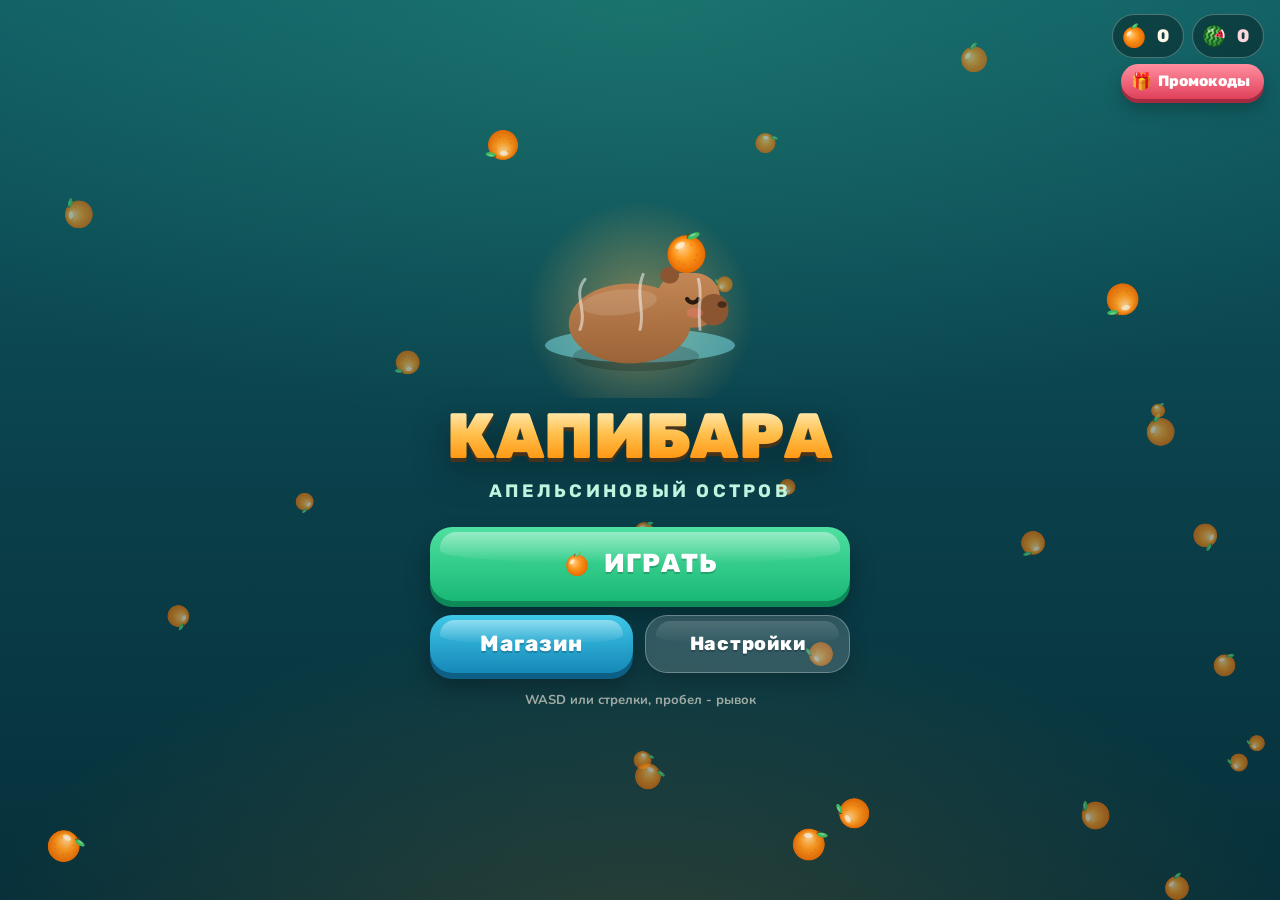
==== commit bbd836a1: "Промокоды в меню Co-Authored-By: Claude Opus 5.5 <noreply@anthropic.com> Claude-Session: https://cla" ====
--- a/index.html
+++ b/index.html
@@ -557,6 +557,18 @@
 .toast { white-space: normal !important; width: max-content; max-width: calc(100vw - 32px); text-align: center; font-size: 24px !important; line-height: 1.15 !important; }
 #hud .toast { z-index: 8; }
 #hud.questmode .toast { top: 47%; }
+/* Промокоды */
+.promo-btn { position: absolute; z-index: 3; right: 16px; top: calc(env(safe-area-inset-top, 0px) + 64px); display: flex; align-items: center; gap: 6px; border: 0; cursor: pointer; padding: 9px 14px 9px 10px; border-radius: 999px; font: 800 15px/1 var(--font-display); color: #fff; background: linear-gradient(180deg, #ff8fa0, #e0405a); box-shadow: 0 4px 0 #a52a3e, 0 10px 18px rgba(0, 0, 0, 0.25); }
+.promo-btn:active { transform: translateY(2px); box-shadow: 0 2px 0 #a52a3e; }
+.promo-btn span { font-size: 17px; }
+.promo-btn:focus-visible { outline: 3px solid #fff; }
+.promo-box { gap: 12px; }
+.promo-gift { font-size: 56px; line-height: 1; animation: floaty 2.6s ease-in-out infinite; }
+.promo-input { width: 100%; box-sizing: border-box; border: 3px solid #f0d9b0; border-radius: 16px; padding: 14px 16px; font: 800 20px/1 var(--font-display); color: var(--ink); background: #fff; text-align: center; letter-spacing: 0.06em; outline: none; user-select: text; -webkit-user-select: text; }
+.promo-input:focus { border-color: var(--orange); }
+.promo-msg { min-height: 20px; font: 800 15px/1.3 var(--font-body); text-align: center; }
+.promo-msg.ok { color: #0d8a57; }
+.promo-msg.bad { color: #c0392b; }
 /* Звезды итога */
 .stars-row { display: flex; gap: 6px; align-items: flex-end; margin: 2px 0 4px; }
 .stars-row canvas { width: 64px; height: 64px; }
@@ -606,6 +618,7 @@
   <section class="screen" id="menu">
     <canvas id="bg"></canvas>
     <div class="wallets"><div class="wallet"><canvas width="60" height="60" data-orange></canvas><span id="menu-wallet">0</span></div><div class="wallet wallet-mel"><canvas width="60" height="60" data-melon></canvas><span id="menu-mel">0</span></div></div>
+    <button class="promo-btn" id="btn-promo"><span>🎁</span>Промокоды</button>
     <div class="menu-inner">
       <canvas class="logo-art" id="logo" width="560" height="440" aria-hidden="true"></canvas>
       <h1 class="title">КАПИБАРА</h1>
@@ -731,6 +744,19 @@
     </div>
   </section>
 
+  <section class="screen modal-wrap" id="promo" hidden>
+    <div class="panel" role="dialog" aria-labelledby="promo-title" style="width:min(400px,100%)">
+      <div class="panel-head"><h2 id="promo-title">Промокоды</h2><button class="close" data-close="menu" aria-label="Закрыть">X</button></div>
+      <div class="result-box promo-box">
+        <div class="promo-gift">🎁</div>
+        <div class="result-sub">Введи промокод и получи подарок</div>
+        <input class="promo-input" id="promo-input" type="text" autocomplete="off" autocapitalize="off" spellcheck="false" placeholder="Промокод" maxlength="24">
+        <div class="promo-msg" id="promo-msg"></div>
+        <button class="btn btn-primary" id="promo-go">Активировать</button>
+      </div>
+    </div>
+  </section>
+
   <section class="screen" id="drawer" hidden>
     <nav class="drawer-panel" aria-label="Меню">
       <div class="drawer-head"><canvas width="120" height="96" id="drawer-art" aria-hidden="true"></canvas><div><b>Капибара</b><span>Апельсиновый остров</span></div></div>
@@ -769,7 +795,7 @@
 const defaults = {
   wallet: 0, melons: 0, hats: ["none"], hat: "none", skins: ["classic"], skin: "classic",
   upg: { speed: 0, magnet: 0, dash: 0 }, sound: true, fx: !reduceMotion,
-  stars: {}, unlocked: [1], seen: {}, storyAgain: false, music: true, voice: true, ver: 3, qstars: {}, saver: false,
+  stars: {}, unlocked: [1], seen: {}, storyAgain: false, music: true, voice: true, ver: 3, qstars: {}, saver: false, promos: [],
 };
 let save = JSON.parse(JSON.stringify(defaults));
 try {
@@ -800,6 +826,7 @@
       save.stars = st; save.seen = seen; save.unlocked = [...new Set(un)]; save.ver = 3;
     }
     if (!save.qstars || typeof save.qstars !== "object") save.qstars = {};
+    if (!Array.isArray(save.promos)) save.promos = [];
     if (save.music === undefined) save.music = true;
     if (s.tutDone === undefined) save.tutDone = !!(save.stars && save.stars[1]);
     if (save.voice === undefined) save.voice = true;
@@ -2753,7 +2780,7 @@
 }
 
 /* ---------- Экраны ---------- */
-const screens = ["menu", "map", "level", "shop", "settings", "paused", "results", "confirm", "story", "drawer"];
+const screens = ["menu", "map", "level", "shop", "settings", "paused", "results", "confirm", "story", "drawer", "promo"];
 function showScreen(id, under) { under = under || []; for (const s of screens) $(s).hidden = !(s === id || under.includes(s)); }
 let shopReturn = "menu";
 function totalStars() { return LEVELS.reduce((a, l) => a + (save.stars[l.id] || 0), 0); }
@@ -3191,6 +3218,24 @@
 let settingsFrom = "menu";
 function openSettings(from) { settingsFrom = from; syncToggles(); showScreen("settings", [from]); }
 $("btn-settings").addEventListener("click", () => openSettings("menu"));
+/* ---------- Промокоды ---------- */
+const PROMOS = {
+  skins: { text: "Открыты все скины!", apply: () => { save.skins = SKINS.map((s2) => s2.id); } },
+  upgradefull: { text: "Все улучшения на максимуме!", apply: () => { save.upg = { speed: MAXLVL, magnet: MAXLVL, dash: MAXLVL }; } },
+};
+function promoMsg(text, ok) { const m = $("promo-msg"); m.textContent = text; m.className = "promo-msg " + (ok ? "ok" : "bad"); }
+$("btn-promo").addEventListener("click", () => { $("promo-input").value = ""; promoMsg("", true); showScreen("promo", ["menu"]); setTimeout(() => $("promo-input").focus(), 50); });
+function activatePromo() {
+  const code = $("promo-input").value.trim().toLowerCase(), P = PROMOS[code];
+  if (!code) { promoMsg("Введи промокод", false); return; }
+  if (!P) { promoMsg("Такого промокода нет", false); shake($("promo-input")); sfx.fail(); return; }
+  if (save.promos.includes(code)) { promoMsg("Этот промокод уже активирован", false); return; }
+  P.apply(); save.promos.push(code); persist(); refreshMenu();
+  promoMsg(P.text, true); sfx.buy(); burstAt($("promo-go"), 60);
+}
+$("promo-go").addEventListener("click", activatePromo);
+$("promo-input").addEventListener("keydown", (e) => { if (e.key === "Enter") activatePromo(); });
+$("promo").addEventListener("click", (e) => { if (e.target.id === "promo") goMenu(); });
 document.querySelectorAll("[data-close]").forEach((b) => b.addEventListener("click", () => {
   const to = b.dataset.close === "shop" ? shopReturn : b.closest("#settings") ? settingsFrom : b.dataset.close;
   if (to === "map") openMap(cardLevel); else goMenu();
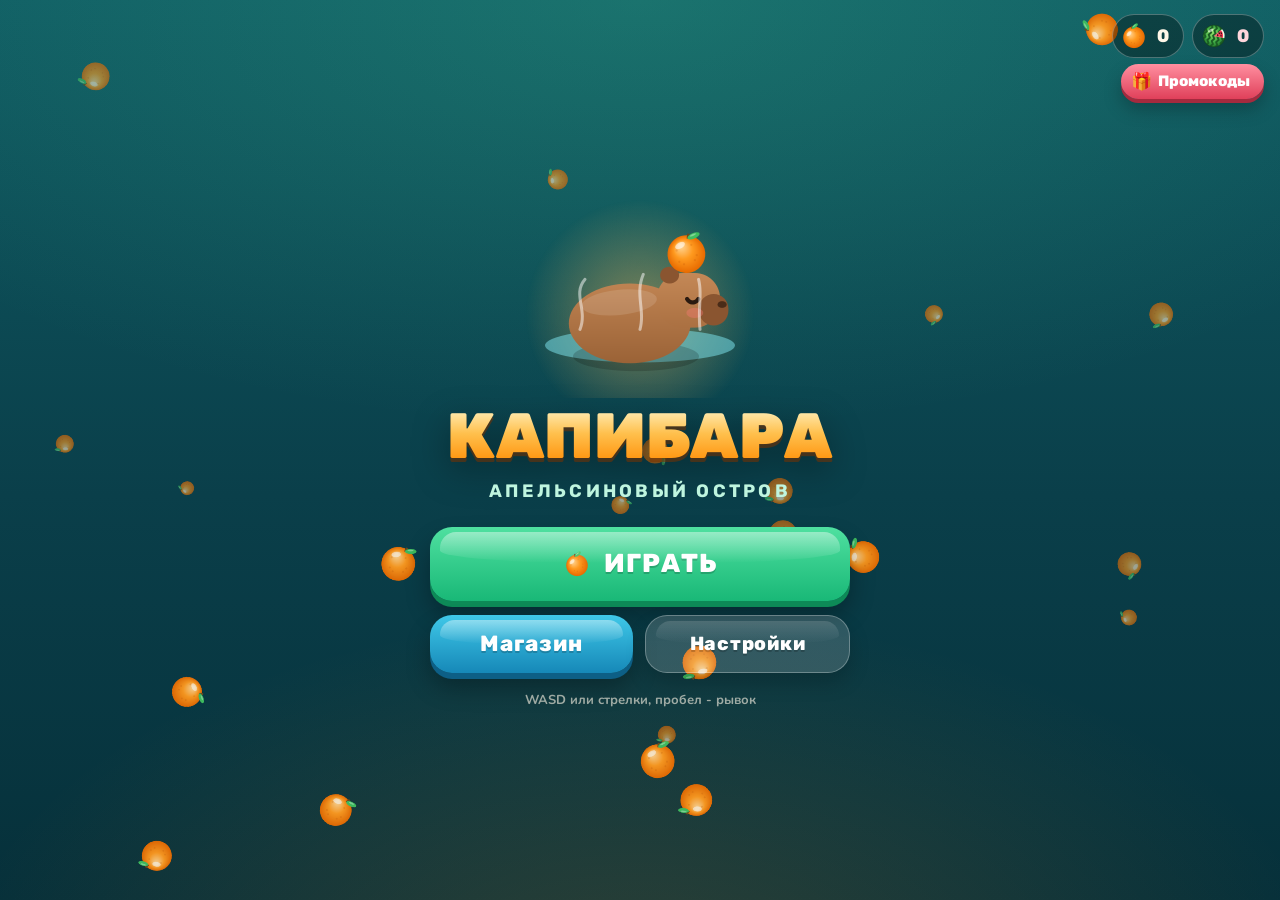
==== commit 79e37db1: "Промокод fullmap: открывает все уровни и квесты Co-Authored-By: Claude Opus 5.5 <noreply@anthropic.c" ====
--- a/index.html
+++ b/index.html
@@ -2645,7 +2645,7 @@
     melons: clamp(7 + n, 7, 24), quests: questCache[n], reward: Math.min(80, 20 + n * 2), bonus: 0,
   };
 }
-const questPlayable = (n) => n === 0 || (save.qstars[n - 1] || 0) > 0;
+const questPlayable = (n) => !!save.allOpen || n === 0 || (save.qstars[n - 1] || 0) > 0;
 function questTick() {
   let changed = false;
   for (const q of G.quests) {
@@ -2831,9 +2831,9 @@
 /* ---------- Карта ---------- */
 const NODE_GAP = 150, HEAD_H = 122;
 let mapNodes = [];
-const worldOpen = (w) => save.unlocked.includes(w);
+const worldOpen = (w) => !!save.allOpen || save.unlocked.includes(w);
 const prevWorldDone = (w) => w === 1 || (save.stars[lastOfWorld(w - 1).id] || 0) > 0;
-function levelPlayable(L) { return worldOpen(L.w) && (firstOfWorld(L) || (save.stars[L.id - 1] || 0) > 0); }
+function levelPlayable(L) { return !!save.allOpen || worldOpen(L.w) && (firstOfWorld(L) || (save.stars[L.id - 1] || 0) > 0); }
 function currentLevel() { for (const l of LEVELS) if (!(save.stars[l.id] > 0)) return l.id; return LEVELS.length; }
 function orangeIcon(size) { const oc = document.createElement("canvas"); oc.width = size; oc.height = size; drawCitrusCoin(oc.getContext("2d"), size / 2, size / 2, size * 0.42); return oc; }
 const iconCache = {};
@@ -3221,6 +3221,7 @@
 /* ---------- Промокоды ---------- */
 const PROMOS = {
   skins: { text: "Открыты все скины!", apply: () => { save.skins = SKINS.map((s2) => s2.id); } },
+  fullmap: { text: "Открыты все уровни и квесты!", apply: () => { save.allOpen = true; save.unlocked = WORLDS.map((w) => w.id); } },
   upgradefull: { text: "Все улучшения на максимуме!", apply: () => { save.upg = { speed: MAXLVL, magnet: MAXLVL, dash: MAXLVL }; } },
 };
 function promoMsg(text, ok) { const m = $("promo-msg"); m.textContent = text; m.className = "promo-msg " + (ok ? "ok" : "bad"); }
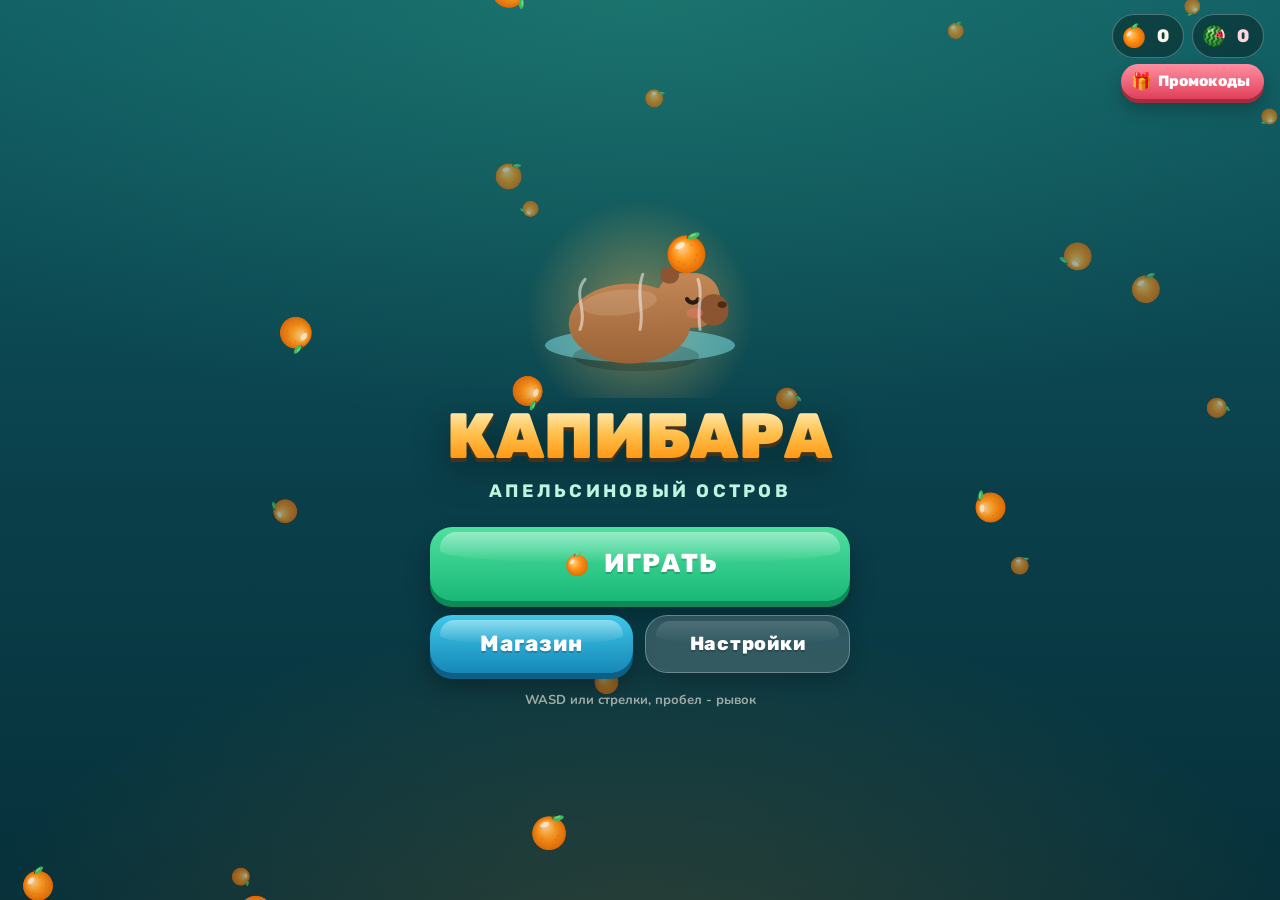
==== commit 96ab9e13: "Игра всегда загружает свежую версию Co-Authored-By: Claude Opus 5.5 <noreply@anthropic.com> Claude-S" ====
--- a/index.html
+++ b/index.html
@@ -3313,6 +3313,14 @@
 
 <script>
 if ("serviceWorker" in navigator && location.protocol === "https:") {
-  addEventListener("load", () => { navigator.serviceWorker.register("sw.js").catch(() => {}); });
+  addEventListener("load", () => {
+    navigator.serviceWorker.register("sw.js", { updateViaCache: "none" }).then((r) => r.update()).catch(() => {});
+  });
+  // пришла новая версия игры: один раз перезагружаемся, если не идет уровень
+  let reloaded = false;
+  navigator.serviceWorker.addEventListener("controllerchange", () => {
+    if (reloaded) return; reloaded = true;
+    if (document.getElementById("hud").hidden) location.reload();
+  });
 }
 </script>
